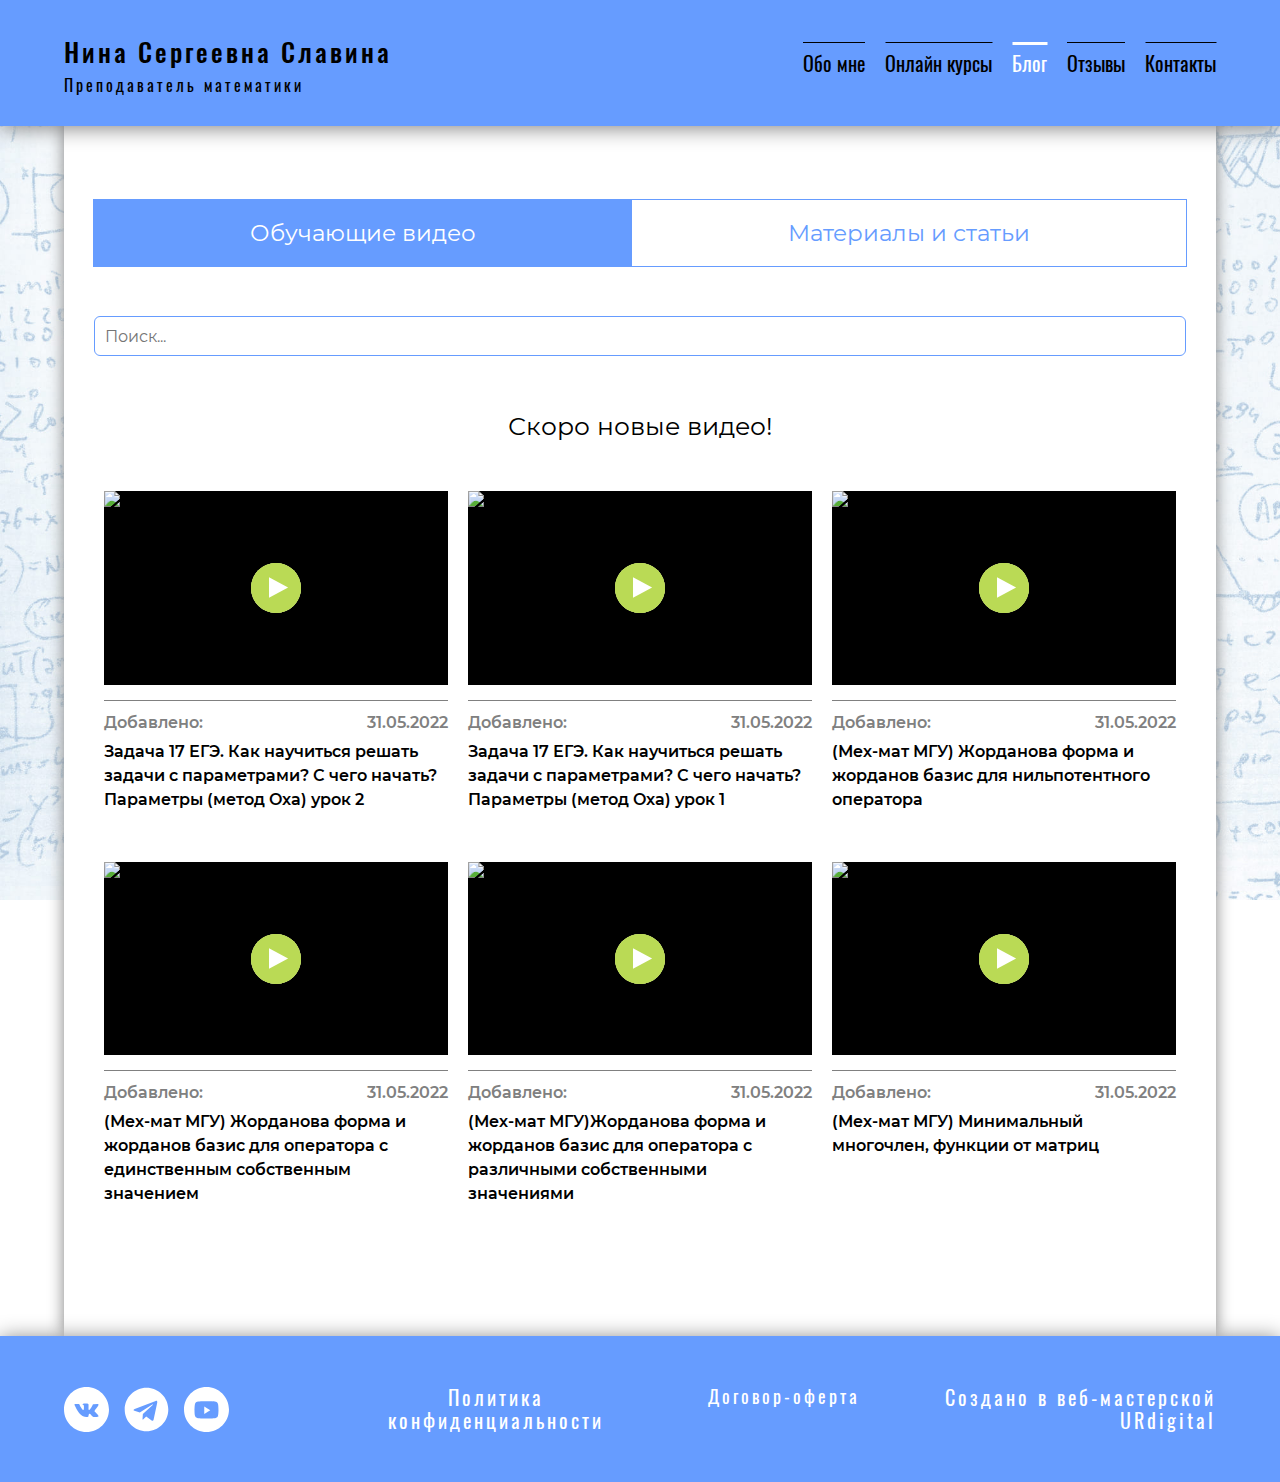
==== blog.html @ c2fedd71 "version 17.07 2" ====
<!DOCTYPE html>
<html>
  <head>
    <meta charset="utf-8" />
    <meta name="viewport" content="width=device-width, initial-scale=1" />
    <title>Nina Slavina</title>
    <link href="css/style.css" rel="stylesheet" />
    <link href="css/swiper.min.css" rel="stylesheet" />
    <link href="css/normalize.css" rel="stylesheet" />
    <link
      rel="icon"
      type="image/png"
      href="img/favicon-32x32.png"
      sizes="32x32"
    />
    <link
      rel="icon"
      type="image/png"
      href="img/favicon-16x16.png"
      sizes="16x16"
    />
  </head>

  <body data-id-page="blog">
    <header id="home-point">
      <nav class="upper-menu">
        <div class="wrap-sec">
          <div class="up-info__upper">
            <div class="upper__inside">
              <a href="#" class="inside__upper-link">
                <h1 class="inside__upper-link-title-mob">
                  Нина Сергеевна Славина
                </h1>
                <p class="inside__upper-link-text">Преподаватель математики</p>
              </a>
            </div>
          </div>
          <div class="upper-menu__list-menu">
            <ul class="logo-wrap-menu">
              <li class="slide-menu">
                <a
                  class="port-item-click menu__item-logo"
                  href="index.html"
                  data-id-nav="about"
                  >Обо мне</a
                >
              </li>
              <li class="slide-menu">
                <a
                  class="port-item-click menu__item-logo"
                  href="shedule.html"
                  data-id-nav="shedule"
                  >Онлайн курсы</a
                >
              </li>
              <li class="slide-menu">
                <a
                  class="how-to-work-click menu__item-logo"
                  href="blog.html"
                  data-id-nav="blog"
                  >Блог</a
                >
              </li>
              <li class="slide-menu">
                <a
                  class="order-click menu__item-logo"
                  href="feedbacks.html"
                  data-id-nav="feedbacks"
                  >Отзывы</a
                >
              </li>
              <li class="slide-menu">
                <a
                  class="order-click menu__item-logo"
                  href="contacts.html"
                  data-id-nav="contacts"
                  >Контакты</a
                >
              </li>
            </ul>
            <div class="list-menu__hamburger-menu">
              <a href="#" class="inside__upper-link-mob">
                <div class="inside__upper-link-title-mob">
                  Нина Сергеевна Славина
                </div>
                <p class="inside__upper-link-text-mob">
                  Преподаватель математики
                </p>
              </a>
              <input id="menu__toggle" type="checkbox" />
              <label id="main-btn" class="menu__btn" for="menu__toggle">
                <div class="bar1"></div>
                <div class="bar2"></div>
                <div class="bar3"></div>
              </label>
              <ul class="menu__box">
                <li>
                  <a href="index.html" class="port-item-click menu__item"
                    >Обо мне</a
                  >
                </li>
                <li>
                  <a href="shedule.html" class="how-to-work-click menu__item"
                    >Онлайн курсы</a
                  >
                </li>
                <li>
                  <a href="blog.html" class="price-click menu__item">Блог</a>
                </li>
                <li>
                  <a href="feedbacks.html" class="order-click menu__item"
                    >Отзывы</a
                  >
                </li>
                <li>
                  <a href="contacts.html" class="order-click menu__item"
                    >Контакты</a
                  >
                </li>
              </ul>
            </div>
          </div>
        </div>
      </nav>
    </header>
    <main>
      <div class="main-info">
        <div class="main-info__items">
          <div class="items__text-photo-wrap">
            <div class="text-photo-wrap__main-blog">
              <div class="blog-items">
                <div class="tabs">
                  <div class="tabs__nav">
                    <button class="tabs__btn tabs__btn_active">
                      Обучающие видео
                    </button>
                    <button class="tabs__btn">Материалы и статьи</button>
                  </div>
                  <div class="tabs__content">
                    <div class="tabs__pane tabs__pane_show">
                      <input
                        type="text"
                        id="search"
                        placeholder="Поиск..."
                        class="search-field"
                      />
                      <p class="soon-new">Скоро новые видео!</p>
                      <div class="blog-items-first-wrapper">
                        <div class="blog-items-inner-wrapper">
                          <div class="video">
                            <a
                              class="video__link"
                              href="https://youtu.be/tC-2yVHydUA"
                            >
                              <picture>
                                <source
                                  srcset="
                                    https://i.ytimg.com/vi_webp/tC-2yVHydUA/hqdefault.webp
                                  "
                                  type="image/webp"
                                />
                                <img
                                  class="video__media"
                                  src="https://i.ytimg.com/vi/tC-2yVHydUA/hqdefault.jpg"
                                  alt="1. Пилот, разборы, ответы и лайвы"
                                />
                              </picture>
                            </a>
                            <button
                              class="video__button"
                              aria-label="Запустить видео"
                            >
                              <svg
                                class="play-icon"
                                version="1.1"
                                id="Capa_1"
                                xmlns="http://www.w3.org/2000/svg"
                                xmlns:xlink="http://www.w3.org/1999/xlink"
                                x="0px"
                                y="0px"
                                viewBox="0 0 490.718 490.718"
                                style="
                                  enable-background: new 0 0 490.718 490.718;
                                "
                                xml:space="preserve"
                              >
                                <g>
                                  <path
                                    d="M245.359,0.359C109.852,0.359,0,110.049,0,245.358s109.852,245,245.359,245s245.359-109.691,245.359-245
                              S380.866,0.359,245.359,0.359z M176.828,341.011V140.824l187.489,100.098L176.828,341.011z"
                                  />
                                  <g></g>
                                  <g></g>
                                  <g></g>
                                  <g></g>
                                  <g></g>
                                  <g></g>
                                  <g></g>
                                  <g></g>
                                  <g></g>
                                  <g></g>
                                  <g></g>
                                  <g></g>
                                  <g></g>
                                  <g></g>
                                  <g></g>
                                </g>
                                <g></g>
                                <g></g>
                                <g></g>
                                <g></g>
                                <g></g>
                                <g></g>
                                <g></g>
                                <g></g>
                                <g></g>
                                <g></g>
                                <g></g>
                                <g></g>
                                <g></g>
                                <g></g>
                                <g></g>
                              </svg>
                            </button>
                          </div>
                          <div class="video-description">
                            <div class="video-description__date">
                              <span class="date-result-added">Добавлено: </span>
                              <span class="date-result-digigts"
                                >31.05.2022</span
                              >
                            </div>
                            <p class="video-description__title">
                              Задача 17 ЕГЭ. Как научиться решать задачи с
                              параметрами? С чего начать? Параметры (метод Oxa)
                              урок 2
                            </p>
                          </div>
                        </div>
                        <div class="blog-items-inner-wrapper">
                          <div class="video">
                            <a
                              class="video__link"
                              href="https://youtu.be/4d0ppxo_XMs"
                            >
                              <picture>
                                <source
                                  srcset="
                                    https://i.ytimg.com/vi_webp/4d0ppxo_XMs/hqdefault.webp
                                  "
                                  type="image/webp"
                                />
                                <img
                                  class="video__media"
                                  src="https://i.ytimg.com/vi/4d0ppxo_XMs/hqdefault.jpg"
                                  alt="1. Пилот, разборы, ответы и лайвы"
                                />
                              </picture>
                            </a>
                            <button
                              class="video__button"
                              aria-label="Запустить видео"
                            >
                              <svg
                                class="play-icon"
                                version="1.1"
                                id="Capa_1"
                                xmlns="http://www.w3.org/2000/svg"
                                xmlns:xlink="http://www.w3.org/1999/xlink"
                                x="0px"
                                y="0px"
                                viewBox="0 0 490.718 490.718"
                                style="
                                  enable-background: new 0 0 490.718 490.718;
                                "
                                xml:space="preserve"
                              >
                                <g>
                                  <path
                                    d="M245.359,0.359C109.852,0.359,0,110.049,0,245.358s109.852,245,245.359,245s245.359-109.691,245.359-245
                              S380.866,0.359,245.359,0.359z M176.828,341.011V140.824l187.489,100.098L176.828,341.011z"
                                  />
                                  <g></g>
                                  <g></g>
                                  <g></g>
                                  <g></g>
                                  <g></g>
                                  <g></g>
                                  <g></g>
                                  <g></g>
                                  <g></g>
                                  <g></g>
                                  <g></g>
                                  <g></g>
                                  <g></g>
                                  <g></g>
                                  <g></g>
                                </g>
                                <g></g>
                                <g></g>
                                <g></g>
                                <g></g>
                                <g></g>
                                <g></g>
                                <g></g>
                                <g></g>
                                <g></g>
                                <g></g>
                                <g></g>
                                <g></g>
                                <g></g>
                                <g></g>
                                <g></g>
                              </svg>
                            </button>
                          </div>
                          <div class="video-description">
                            <div class="video-description__date">
                              <span class="date-result-added">Добавлено: </span>
                              <span class="date-result-digigts"
                                >31.05.2022</span
                              >
                            </div>
                            <p class="video-description__title">
                              Задача 17 ЕГЭ. Как научиться решать задачи с
                              параметрами? С чего начать? Параметры (метод Oxa)
                              урок 1
                            </p>
                          </div>
                        </div>
                        <div class="blog-items-inner-wrapper">
                          <div class="video">
                            <a
                              class="video__link"
                              href="https://youtu.be/-h_tz85Zb5M"
                            >
                              <picture>
                                <source
                                  srcset="
                                    https://i.ytimg.com/vi_webp/-h_tz85Zb5M/hqdefault.webp
                                  "
                                  type="image/webp"
                                />
                                <img
                                  class="video__media"
                                  src="https://i.ytimg.com/vi/-h_tz85Zb5M/hqdefault.jpg"
                                  alt="1. Пилот, разборы, ответы и лайвы"
                                />
                              </picture>
                            </a>
                            <button
                              class="video__button"
                              aria-label="Запустить видео"
                            >
                              <svg
                                class="play-icon"
                                version="1.1"
                                id="Capa_1"
                                xmlns="http://www.w3.org/2000/svg"
                                xmlns:xlink="http://www.w3.org/1999/xlink"
                                x="0px"
                                y="0px"
                                viewBox="0 0 490.718 490.718"
                                style="
                                  enable-background: new 0 0 490.718 490.718;
                                "
                                xml:space="preserve"
                              >
                                <g>
                                  <path
                                    d="M245.359,0.359C109.852,0.359,0,110.049,0,245.358s109.852,245,245.359,245s245.359-109.691,245.359-245
                              S380.866,0.359,245.359,0.359z M176.828,341.011V140.824l187.489,100.098L176.828,341.011z"
                                  />
                                  <g></g>
                                  <g></g>
                                  <g></g>
                                  <g></g>
                                  <g></g>
                                  <g></g>
                                  <g></g>
                                  <g></g>
                                  <g></g>
                                  <g></g>
                                  <g></g>
                                  <g></g>
                                  <g></g>
                                  <g></g>
                                  <g></g>
                                </g>
                                <g></g>
                                <g></g>
                                <g></g>
                                <g></g>
                                <g></g>
                                <g></g>
                                <g></g>
                                <g></g>
                                <g></g>
                                <g></g>
                                <g></g>
                                <g></g>
                                <g></g>
                                <g></g>
                                <g></g>
                              </svg>
                            </button>
                          </div>
                          <div class="video-description">
                            <div class="video-description__date">
                              <span class="date-result-added">Добавлено: </span>
                              <span class="date-result-digigts"
                                >31.05.2022</span
                              >
                            </div>
                            <p class="video-description__title">
                              (Мех-мат МГУ) Жорданова форма и жорданов базис для
                              нильпотентного оператора
                            </p>
                          </div>
                        </div>
                        <div class="blog-items-inner-wrapper">
                          <div class="video">
                            <a
                              class="video__link"
                              href="https://youtu.be/hViBm9bVLLU"
                            >
                              <picture>
                                <source
                                  srcset="
                                    https://i.ytimg.com/vi_webp/hViBm9bVLLU/hqdefault.webp
                                  "
                                  type="image/webp"
                                />
                                <img
                                  class="video__media"
                                  src="https://i.ytimg.com/vi/hViBm9bVLLU/hqdefault.jpg"
                                  alt="1. Пилот, разборы, ответы и лайвы"
                                />
                              </picture>
                            </a>
                            <button
                              class="video__button"
                              aria-label="Запустить видео"
                            >
                              <svg
                                class="play-icon"
                                version="1.1"
                                id="Capa_1"
                                xmlns="http://www.w3.org/2000/svg"
                                xmlns:xlink="http://www.w3.org/1999/xlink"
                                x="0px"
                                y="0px"
                                viewBox="0 0 490.718 490.718"
                                style="
                                  enable-background: new 0 0 490.718 490.718;
                                "
                                xml:space="preserve"
                              >
                                <g>
                                  <path
                                    d="M245.359,0.359C109.852,0.359,0,110.049,0,245.358s109.852,245,245.359,245s245.359-109.691,245.359-245
                              S380.866,0.359,245.359,0.359z M176.828,341.011V140.824l187.489,100.098L176.828,341.011z"
                                  />
                                  <g></g>
                                  <g></g>
                                  <g></g>
                                  <g></g>
                                  <g></g>
                                  <g></g>
                                  <g></g>
                                  <g></g>
                                  <g></g>
                                  <g></g>
                                  <g></g>
                                  <g></g>
                                  <g></g>
                                  <g></g>
                                  <g></g>
                                </g>
                                <g></g>
                                <g></g>
                                <g></g>
                                <g></g>
                                <g></g>
                                <g></g>
                                <g></g>
                                <g></g>
                                <g></g>
                                <g></g>
                                <g></g>
                                <g></g>
                                <g></g>
                                <g></g>
                                <g></g>
                              </svg>
                            </button>
                          </div>
                          <div class="video-description">
                            <div class="video-description__date">
                              <span class="date-result-added">Добавлено: </span>
                              <span class="date-result-digigts"
                                >31.05.2022</span
                              >
                            </div>
                            <p class="video-description__title">
                              (Мех-мат МГУ) Жорданова форма и жорданов базис для
                              оператора с единственным собственным значением
                            </p>
                          </div>
                        </div>
                        <div class="blog-items-inner-wrapper">
                          <div class="video">
                            <a
                              class="video__link"
                              href="https://youtu.be/1SU-UtdFkGQ"
                            >
                              <picture>
                                <source
                                  srcset="
                                    https://i.ytimg.com/vi_webp/1SU-UtdFkGQ/hqdefault.webp
                                  "
                                  type="image/webp"
                                />
                                <img
                                  class="video__media"
                                  src="https://i.ytimg.com/vi/1SU-UtdFkGQ/hqdefault.jpg"
                                  alt="1. Пилот, разборы, ответы и лайвы"
                                />
                              </picture>
                            </a>
                            <button
                              class="video__button"
                              aria-label="Запустить видео"
                            >
                              <svg
                                class="play-icon"
                                version="1.1"
                                id="Capa_1"
                                xmlns="http://www.w3.org/2000/svg"
                                xmlns:xlink="http://www.w3.org/1999/xlink"
                                x="0px"
                                y="0px"
                                viewBox="0 0 490.718 490.718"
                                style="
                                  enable-background: new 0 0 490.718 490.718;
                                "
                                xml:space="preserve"
                              >
                                <g>
                                  <path
                                    d="M245.359,0.359C109.852,0.359,0,110.049,0,245.358s109.852,245,245.359,245s245.359-109.691,245.359-245
                              S380.866,0.359,245.359,0.359z M176.828,341.011V140.824l187.489,100.098L176.828,341.011z"
                                  />
                                  <g></g>
                                  <g></g>
                                  <g></g>
                                  <g></g>
                                  <g></g>
                                  <g></g>
                                  <g></g>
                                  <g></g>
                                  <g></g>
                                  <g></g>
                                  <g></g>
                                  <g></g>
                                  <g></g>
                                  <g></g>
                                  <g></g>
                                </g>
                                <g></g>
                                <g></g>
                                <g></g>
                                <g></g>
                                <g></g>
                                <g></g>
                                <g></g>
                                <g></g>
                                <g></g>
                                <g></g>
                                <g></g>
                                <g></g>
                                <g></g>
                                <g></g>
                                <g></g>
                              </svg>
                            </button>
                          </div>
                          <div class="video-description">
                            <div class="video-description__date">
                              <span class="date-result-added">Добавлено: </span>
                              <span class="date-result-digigts"
                                >31.05.2022</span
                              >
                            </div>
                            <p class="video-description__title">
                              (Мех-мат МГУ)Жорданова форма и жорданов базис для
                              оператора с различными собственными значениями
                            </p>
                          </div>
                        </div>
                        <div class="blog-items-inner-wrapper">
                          <div class="video">
                            <a
                              class="video__link"
                              href="https://youtu.be/c0rNrjMXPEI"
                            >
                              <picture>
                                <source
                                  srcset="
                                    https://i.ytimg.com/vi_webp/c0rNrjMXPEI/hqdefault.webp
                                  "
                                  type="image/webp"
                                />
                                <img
                                  class="video__media"
                                  src="https://i.ytimg.com/vi/c0rNrjMXPEI/hqdefault.jpg"
                                  alt="1. Пилот, разборы, ответы и лайвы"
                                />
                              </picture>
                            </a>
                            <button
                              class="video__button"
                              aria-label="Запустить видео"
                            >
                              <svg
                                class="play-icon"
                                version="1.1"
                                id="Capa_1"
                                xmlns="http://www.w3.org/2000/svg"
                                xmlns:xlink="http://www.w3.org/1999/xlink"
                                x="0px"
                                y="0px"
                                viewBox="0 0 490.718 490.718"
                                style="
                                  enable-background: new 0 0 490.718 490.718;
                                "
                                xml:space="preserve"
                              >
                                <g>
                                  <path
                                    d="M245.359,0.359C109.852,0.359,0,110.049,0,245.358s109.852,245,245.359,245s245.359-109.691,245.359-245
                              S380.866,0.359,245.359,0.359z M176.828,341.011V140.824l187.489,100.098L176.828,341.011z"
                                  />
                                  <g></g>
                                  <g></g>
                                  <g></g>
                                  <g></g>
                                  <g></g>
                                  <g></g>
                                  <g></g>
                                  <g></g>
                                  <g></g>
                                  <g></g>
                                  <g></g>
                                  <g></g>
                                  <g></g>
                                  <g></g>
                                  <g></g>
                                </g>
                                <g></g>
                                <g></g>
                                <g></g>
                                <g></g>
                                <g></g>
                                <g></g>
                                <g></g>
                                <g></g>
                                <g></g>
                                <g></g>
                                <g></g>
                                <g></g>
                                <g></g>
                                <g></g>
                                <g></g>
                              </svg>
                            </button>
                          </div>
                          <div class="video-description">
                            <div class="video-description__date">
                              <span class="date-result-added">Добавлено: </span>
                              <span class="date-result-digigts"
                                >31.05.2022</span
                              >
                            </div>
                            <p class="video-description__title">
                              (Мех-мат МГУ) Минимальный многочлен, функции от
                              матриц
                            </p>
                          </div>
                        </div>
                        <!--<div class="blog-items-inner-wrapper">
                          <div class="video">
                            <a
                              class="video__link"
                              href="https://youtu.be/WFA7-sNcXLI"
                            >
                              <picture>
                                <source
                                  srcset="
                                    https://i.ytimg.com/vi_webp/WFA7-sNcXLI/hqdefault.webp
                                  "
                                  type="image/webp"
                                />
                                <img
                                  class="video__media"
                                  src="https://i.ytimg.com/vi/WFA7-sNcXLI/hqdefault.jpg"
                                  alt="1. Пилот, разборы, ответы и лайвы"
                                />
                              </picture>
                            </a>
                            <button
                              class="video__button"
                              aria-label="Запустить видео"
                            >
                              <svg
                                class="play-icon"
                                version="1.1"
                                id="Capa_1"
                                xmlns="http://www.w3.org/2000/svg"
                                xmlns:xlink="http://www.w3.org/1999/xlink"
                                x="0px"
                                y="0px"
                                viewBox="0 0 490.718 490.718"
                                style="
                                  enable-background: new 0 0 490.718 490.718;
                                "
                                xml:space="preserve"
                              >
                                <g>
                                  <path
                                    d="M245.359,0.359C109.852,0.359,0,110.049,0,245.358s109.852,245,245.359,245s245.359-109.691,245.359-245
                              S380.866,0.359,245.359,0.359z M176.828,341.011V140.824l187.489,100.098L176.828,341.011z"
                                  />
                                  <g></g>
                                  <g></g>
                                  <g></g>
                                  <g></g>
                                  <g></g>
                                  <g></g>
                                  <g></g>
                                  <g></g>
                                  <g></g>
                                  <g></g>
                                  <g></g>
                                  <g></g>
                                  <g></g>
                                  <g></g>
                                  <g></g>
                                </g>
                                <g></g>
                                <g></g>
                                <g></g>
                                <g></g>
                                <g></g>
                                <g></g>
                                <g></g>
                                <g></g>
                                <g></g>
                                <g></g>
                                <g></g>
                                <g></g>
                                <g></g>
                                <g></g>
                                <g></g>
                              </svg>
                            </button>
                          </div>
                          <div class="video-description">
                            <div class="video-description__date">
                              <span class="date-result-added">Добавлено: </span>
                              <span class="date-result-digigts"
                                >31.05.2022</span
                              >
                            </div>
                            <p class="video-description__title">
                              Перестановки с повторения, сочетания с
                              повторениями
                            </p>
                          </div>
                        </div>
                        <div class="blog-items-inner-wrapper">
                          <div class="video">
                            <a
                              class="video__link"
                              href="https://youtu.be/2jkR3Jq_hhU"
                            >
                              <picture>
                                <source
                                  srcset="
                                    https://i.ytimg.com/vi_webp/2jkR3Jq_hhU/hqdefault.webp
                                  "
                                  type="image/webp"
                                />
                                <img
                                  class="video__media"
                                  src="https://i.ytimg.com/vi/2jkR3Jq_hhU/hqdefault.jpg"
                                  alt="1. Пилот, разборы, ответы и лайвы"
                                />
                              </picture>
                            </a>
                            <button
                              class="video__button"
                              aria-label="Запустить видео"
                            >
                              <svg
                                class="play-icon"
                                version="1.1"
                                id="Capa_1"
                                xmlns="http://www.w3.org/2000/svg"
                                xmlns:xlink="http://www.w3.org/1999/xlink"
                                x="0px"
                                y="0px"
                                viewBox="0 0 490.718 490.718"
                                style="
                                  enable-background: new 0 0 490.718 490.718;
                                "
                                xml:space="preserve"
                              >
                                <g>
                                  <path
                                    d="M245.359,0.359C109.852,0.359,0,110.049,0,245.358s109.852,245,245.359,245s245.359-109.691,245.359-245
                              S380.866,0.359,245.359,0.359z M176.828,341.011V140.824l187.489,100.098L176.828,341.011z"
                                  />
                                  <g></g>
                                  <g></g>
                                  <g></g>
                                  <g></g>
                                  <g></g>
                                  <g></g>
                                  <g></g>
                                  <g></g>
                                  <g></g>
                                  <g></g>
                                  <g></g>
                                  <g></g>
                                  <g></g>
                                  <g></g>
                                  <g></g>
                                </g>
                                <g></g>
                                <g></g>
                                <g></g>
                                <g></g>
                                <g></g>
                                <g></g>
                                <g></g>
                                <g></g>
                                <g></g>
                                <g></g>
                                <g></g>
                                <g></g>
                                <g></g>
                                <g></g>
                                <g></g>
                              </svg>
                            </button>
                          </div>
                          <div class="video-description">
                            <div class="video-description__date">
                              <span class="date-result-added">Добавлено: </span>
                              <span class="date-result-digigts"
                                >31.05.2022</span
                              >
                            </div>
                            <p class="video-description__title">
                              Основные понятия комбинаторики: правило умножения,
                              размещения, перестановки, сочетания
                            </p>
                          </div>
                        </div>
                        <div class="blog-items-inner-wrapper">
                          <div class="video">
                            <a
                              class="video__link"
                              href="https://youtu.be/W06mz7AWSs0"
                            >
                              <picture>
                                <source
                                  srcset="
                                    https://i.ytimg.com/vi_webp/W06mz7AWSs0/hqdefault.webp
                                  "
                                  type="image/webp"
                                />
                                <img
                                  class="video__media"
                                  src="https://i.ytimg.com/vi/W06mz7AWSs0/hqdefault.jpg"
                                  alt="1. Пилот, разборы, ответы и лайвы"
                                />
                              </picture>
                            </a>
                            <button
                              class="video__button"
                              aria-label="Запустить видео"
                            >
                              <svg
                                class="play-icon"
                                version="1.1"
                                id="Capa_1"
                                xmlns="http://www.w3.org/2000/svg"
                                xmlns:xlink="http://www.w3.org/1999/xlink"
                                x="0px"
                                y="0px"
                                viewBox="0 0 490.718 490.718"
                                style="
                                  enable-background: new 0 0 490.718 490.718;
                                "
                                xml:space="preserve"
                              >
                                <g>
                                  <path
                                    d="M245.359,0.359C109.852,0.359,0,110.049,0,245.358s109.852,245,245.359,245s245.359-109.691,245.359-245
                              S380.866,0.359,245.359,0.359z M176.828,341.011V140.824l187.489,100.098L176.828,341.011z"
                                  />
                                  <g></g>
                                  <g></g>
                                  <g></g>
                                  <g></g>
                                  <g></g>
                                  <g></g>
                                  <g></g>
                                  <g></g>
                                  <g></g>
                                  <g></g>
                                  <g></g>
                                  <g></g>
                                  <g></g>
                                  <g></g>
                                  <g></g>
                                </g>
                                <g></g>
                                <g></g>
                                <g></g>
                                <g></g>
                                <g></g>
                                <g></g>
                                <g></g>
                                <g></g>
                                <g></g>
                                <g></g>
                                <g></g>
                                <g></g>
                                <g></g>
                                <g></g>
                                <g></g>
                              </svg>
                            </button>
                          </div>
                          <div class="video-description">
                            <div class="video-description__date">
                              <span class="date-result-added">Добавлено: </span>
                              <span class="date-result-digigts"
                                >31.05.2022</span
                              >
                            </div>
                            <p class="video-description__title">
                              Матричные уравнения
                            </p>
                          </div>
                        </div>
                        <div class="blog-items-inner-wrapper">
                          <div class="video">
                            <a
                              class="video__link"
                              href="https://youtu.be/PbmOvhzlx-Y"
                            >
                              <picture>
                                <source
                                  srcset="
                                    https://i.ytimg.com/vi_webp/PbmOvhzlx-Y/hqdefault.webp
                                  "
                                  type="image/webp"
                                />
                                <img
                                  class="video__media"
                                  src="https://i.ytimg.com/vi/PbmOvhzlx-Y/hqdefault.jpg"
                                  alt="1. Пилот, разборы, ответы и лайвы"
                                />
                              </picture>
                            </a>
                            <button
                              class="video__button"
                              aria-label="Запустить видео"
                            >
                              <svg
                                class="play-icon"
                                version="1.1"
                                id="Capa_1"
                                xmlns="http://www.w3.org/2000/svg"
                                xmlns:xlink="http://www.w3.org/1999/xlink"
                                x="0px"
                                y="0px"
                                viewBox="0 0 490.718 490.718"
                                style="
                                  enable-background: new 0 0 490.718 490.718;
                                "
                                xml:space="preserve"
                              >
                                <g>
                                  <path
                                    d="M245.359,0.359C109.852,0.359,0,110.049,0,245.358s109.852,245,245.359,245s245.359-109.691,245.359-245
                              S380.866,0.359,245.359,0.359z M176.828,341.011V140.824l187.489,100.098L176.828,341.011z"
                                  />
                                  <g></g>
                                  <g></g>
                                  <g></g>
                                  <g></g>
                                  <g></g>
                                  <g></g>
                                  <g></g>
                                  <g></g>
                                  <g></g>
                                  <g></g>
                                  <g></g>
                                  <g></g>
                                  <g></g>
                                  <g></g>
                                  <g></g>
                                </g>
                                <g></g>
                                <g></g>
                                <g></g>
                                <g></g>
                                <g></g>
                                <g></g>
                                <g></g>
                                <g></g>
                                <g></g>
                                <g></g>
                                <g></g>
                                <g></g>
                                <g></g>
                                <g></g>
                                <g></g>
                              </svg>
                            </button>
                          </div>
                          <div class="video-description">
                            <div class="video-description__date">
                              <span class="date-result-added">Добавлено: </span>
                              <span class="date-result-digigts"
                                >31.05.2022</span
                              >
                            </div>
                            <p class="video-description__title">
                              Определитель матрицы
                            </p>
                          </div>
                        </div>
                        <div class="blog-items-inner-wrapper">
                          <div class="video">
                            <a
                              class="video__link"
                              href="https://youtu.be/fpgfpkUgwOA"
                            >
                              <picture>
                                <source
                                  srcset="
                                    https://i.ytimg.com/vi_webp/fpgfpkUgwOA/hqdefault.webp
                                  "
                                  type="image/webp"
                                />
                                <img
                                  class="video__media"
                                  src="https://i.ytimg.com/vi/fpgfpkUgwOA/hqdefault.jpg"
                                  alt="1. Пилот, разборы, ответы и лайвы"
                                />
                              </picture>
                            </a>
                            <button
                              class="video__button"
                              aria-label="Запустить видео"
                            >
                              <svg
                                class="play-icon"
                                version="1.1"
                                id="Capa_1"
                                xmlns="http://www.w3.org/2000/svg"
                                xmlns:xlink="http://www.w3.org/1999/xlink"
                                x="0px"
                                y="0px"
                                viewBox="0 0 490.718 490.718"
                                style="
                                  enable-background: new 0 0 490.718 490.718;
                                "
                                xml:space="preserve"
                              >
                                <g>
                                  <path
                                    d="M245.359,0.359C109.852,0.359,0,110.049,0,245.358s109.852,245,245.359,245s245.359-109.691,245.359-245
                              S380.866,0.359,245.359,0.359z M176.828,341.011V140.824l187.489,100.098L176.828,341.011z"
                                  />
                                  <g></g>
                                  <g></g>
                                  <g></g>
                                  <g></g>
                                  <g></g>
                                  <g></g>
                                  <g></g>
                                  <g></g>
                                  <g></g>
                                  <g></g>
                                  <g></g>
                                  <g></g>
                                  <g></g>
                                  <g></g>
                                  <g></g>
                                </g>
                                <g></g>
                                <g></g>
                                <g></g>
                                <g></g>
                                <g></g>
                                <g></g>
                                <g></g>
                                <g></g>
                                <g></g>
                                <g></g>
                                <g></g>
                                <g></g>
                                <g></g>
                                <g></g>
                                <g></g>
                              </svg>
                            </button>
                          </div>
                          <div class="video-description">
                            <div class="video-description__date">
                              <span class="date-result-added">Добавлено: </span>
                              <span class="date-result-digigts"
                                >31.05.2022</span
                              >
                            </div>
                            <p class="video-description__title">
                              Проекция вектора на подпространство
                            </p>
                          </div>
                        </div>
                        <div class="blog-items-inner-wrapper">
                          <div class="video">
                            <a
                              class="video__link"
                              href="https://youtu.be/xcWB5-GO5vo"
                            >
                              <picture>
                                <source
                                  srcset="
                                    https://i.ytimg.com/vi_webp/xcWB5-GO5vo/hqdefault.webp
                                  "
                                  type="image/webp"
                                />
                                <img
                                  class="video__media"
                                  src="https://i.ytimg.com/vi/xcWB5-GO5vo/hqdefault.jpg"
                                  alt="1. Пилот, разборы, ответы и лайвы"
                                />
                              </picture>
                            </a>
                            <button
                              class="video__button"
                              aria-label="Запустить видео"
                            >
                              <svg
                                class="play-icon"
                                version="1.1"
                                id="Capa_1"
                                xmlns="http://www.w3.org/2000/svg"
                                xmlns:xlink="http://www.w3.org/1999/xlink"
                                x="0px"
                                y="0px"
                                viewBox="0 0 490.718 490.718"
                                style="
                                  enable-background: new 0 0 490.718 490.718;
                                "
                                xml:space="preserve"
                              >
                                <g>
                                  <path
                                    d="M245.359,0.359C109.852,0.359,0,110.049,0,245.358s109.852,245,245.359,245s245.359-109.691,245.359-245
                              S380.866,0.359,245.359,0.359z M176.828,341.011V140.824l187.489,100.098L176.828,341.011z"
                                  />
                                  <g></g>
                                  <g></g>
                                  <g></g>
                                  <g></g>
                                  <g></g>
                                  <g></g>
                                  <g></g>
                                  <g></g>
                                  <g></g>
                                  <g></g>
                                  <g></g>
                                  <g></g>
                                  <g></g>
                                  <g></g>
                                  <g></g>
                                </g>
                                <g></g>
                                <g></g>
                                <g></g>
                                <g></g>
                                <g></g>
                                <g></g>
                                <g></g>
                                <g></g>
                                <g></g>
                                <g></g>
                                <g></g>
                                <g></g>
                                <g></g>
                                <g></g>
                                <g></g>
                              </svg>
                            </button>
                          </div>
                          <div class="video-description">
                            <div class="video-description__date">
                              <span class="date-result-added">Добавлено: </span>
                              <span class="date-result-digigts"
                                >31.05.2022</span
                              >
                            </div>
                            <p class="video-description__title">
                              Линейные пространства и линейные подпространства.
                            </p>
                          </div>
                        </div> -->
                      </div>
                      <button class="show-more">Показать ещё</button>
                    </div>
                    <div class="tabs__pane">
                      <div class="filter-search-wrapper">
                        <select
                          class="filter-field-articles"
                          name="category"
                          id="filter"
                        >
                          <option selected="selected" value="">Все</option>
                          <option value="7 класс">7 класс</option>
                          <option value="8 класс">8 класс</option>
                          <option value="9 класс">9 класс</option>
                          <option value="10 класс">10 класс</option>
                          <option value="11 класс">11 класс</option>
                          <option value="Высшая математика">
                            Высшая математика
                          </option>
                        </select>
                        <input
                          type="text"
                          id="search-articles"
                          placeholder="Поиск..."
                          class="search-field-articles"
                        />
                      </div>
                      <!-- <div class="articall-all">
                        <div class="article-wrapper">
                          <a href="news1.html" class="article-text">
                            <h2 class="article-title">
                              Выяснилось, для кого подготовили бесплатные места
                              в вузах России
                            </h2>
                            <div class="article-description">
                              <img
                                width="500"
                                height="500"
                                src="./img/mgu.jpg"
                                class="article-image"
                                alt="article-image"
                              />
                              <p class="article-description-apart-paragraph">
                                До начала приемной кампании в вузы осталось чуть
                                больше недели. Правительство сообщает, что для
                                абитуриентов в 2022 году создано 588 044
                                бюджетных места. Это более чем на 11 000 больше,
                                чем годом ранее. Большая часть «бюджета» в этом
                                году придется на инженерные, педагогические,
                                медицинские и социологические специальности. А
                                не на IT, как было сказано ранее. При этом две
                                трети бесплатных мест достаются региональным
                                вузам.
                              </p>
                              <p class="article-description-apart-paragraph">
                                С заявлением по поводу приемной кампании
                                выступил вице-премьер Дмитрий Чернышенко. По его
                                словам, 64% всех выпускников школ смогут
                                поступить на бюджетные места. «При этом 73% из
                                них по поручению президента отданы региональным
                                вузам», — уточнил Чернышенко. Больше всего мест
                                выделено на «инженерные, образовательные,
                                социальные и медицинские специальности», что
                                «обеспечит скорейшее импортозамещение» в стране.
                                Вице-премьер также сообщил, что до 19,7 тыс.
                                казенные места (резидентуры) разделят самый
                                высокий уровень медицинского образования, что на
                                13,6% больше, чем в предыдущем году. Количество
                                бесплатных мест для обучения в магистратуре
                                увеличится до 17,5 тысяч.
                              </p>
                              <p class="article-description-apart-paragraph">
                                Приемная кампания 2022 года начинается 20 июня,
                                подавать заявки можно с этой даты. Как известно,
                                с прошлого года, когда изменились правила, можно
                                принимать участие в олимпиадах в пяти вузах
                                одновременно по 2-10 специальностям (сколько из
                                них решает вуз). Эксперты считают, что чем шире
                                охват, тем выше шансы на поступление. Так что не
                                ленитесь дальше закидывать сеть подачей
                                документов. Сам прием происходит «одной волной»,
                                т.е. однократной подачи абитуриентом заявления о
                                приеме в вуз. При этом сами колледжи пообещали
                                устранить технические неполадки, если не все
                                площадки справятся с нагрузкой. К сожалению, в
                                2022 году второго шанса дать одобрение уже не
                                будет. Пусть даже не раньше сентября, когда
                                некоторые университеты объявят дополнительный
                                набор.
                              </p>
                              <p class="article-description-apart-paragraph">
                                Также есть новости о льготниках. Лучшие
                                бомбардиры больше не будут бороться за
                                престижные места на Олимпийских играх, поскольку
                                для последних организован отдельный конкурс
                                предпочтений. С уменьшением количества
                                специальностей, на которые могут претендовать
                                «слишком умные» кандидаты. Что касается беженцев
                                с территории ЛДНР и Украины, а также детей
                                ветеранов Северного военного округа, то
                                официальной информации о льготах для них нет.
                                Что кажется странным - за 10 дней до начала
                                приемной кампании.
                              </p>
                              <p class="article-description-apart-paragraph">
                                «Пока мы можем только сказать, что беженцы
                                относятся к общей категории, а не к льготным», —
                                по секрету сообщил «МК» приемной комиссии одного
                                из московских вузов. - Официально требования к
                                этой категории абитуриентов таковы: они должны
                                были закончить обучение в 2022 году либо в ДРЛ,
                                ЛНР, либо в Украине, но были вынуждены оставить
                                учебу. Или уже учились в вузе в ДРЛ, ЛНР на
                                Украине, но были вынуждены бросить учебу. Или
                                планировали поступать в вуз ДРЛ, ЛНР в Украине в
                                этом году, но упустили этот шанс. Да, они будут
                                сдавать вступительные экзамены вместе со всеми.
                                До сих пор никаких дополнительных нормативных
                                предписаний от ведомств не поступало.
                              </p>
                              <p class="article-description-apart-paragraph">
                                Однако неофициально в вузах говорят, что им
                                приказано «брать всех», если это возможно. Из
                                общего бюджета вузы должны выделять 10% мест
                                детям из Донбасса и Украины, отдавая приоритет
                                кандидатам, чьи родители принимали участие в
                                СВО. Дети погибших во время спецоперации
                                зачисляются без экзаменов.
                              </p>
                              <p class="article-description-apart-paragraph">
                                «Мне кажется, такие льготы вряд ли сильно
                                повлияют на КЦП (контрольные цифры при
                                поступлении — ред.), — говорит Юлия Аксенова,
                                эксперт по ЕГЭ и поступлению в вузы. - На фоне
                                более полумиллиона мест сотни детей из Донбасса
                                и, возможно, десятки детей из участников СВО не
                                будут иметь значения. Не все поедут в Москву и
                                Петербург в лучшие вузы. А даже если и будут, то
                                заведомо слабых и совершенно неподготовленных
                                студентов не примут, вузы имеют свои полномочия.
                                В основном в лучших вузах страны. Есть
                                внутренние экзамены, там все видно.
                              </p>
                              <p class="article-description-apart-paragraph">
                                Я вообще считаю очень правильным помочь этим
                                ребятам сейчас, дать им возможность получить
                                образование. Но даже тем ребятам из РФ, которые
                                вкалывали на высокий балл ЕГЭ, бояться нечего. И
                                что вам нужно сейчас, так это сосредоточиться и
                                оценить свои шансы вовремя для регистрации. И
                                перечитайте правила десять раз, особенно даты.
                                Только по результатам экзамена документы
                                принимаются до 25 июля. В вузы с ДВИ
                                (дополнительные внутренние испытания. — Авт.)
                                прием заканчивается досрочно, с 7 по 20 июля.
                                Списки опубликованы 27 июля. Это увлекательно,
                                ведь всего за один день нужно принять решение о
                                поступлении и дать согласие. Лучше, на мой
                                взгляд, не тянуть до вечера, решать днем. И не
                                забудьте лично передать оригинал диплома в
                                выбранный вами вуз.
                              </p>
                            </div>
                          </a>
                        </div>
                        <div class="article-wrapper">
                          <a href="news2.html" class="article-text">
                            <h2 class="article-title">
                              ЕГЭ сохранится при переходе на национальную
                              систему образования
                            </h2>
                            <div class="article-description">
                              <img
                                width="500"
                                height="500"
                                src="./img/national-obrazovanie.jpg"
                                class="article-image"
                                alt="article-image"
                              />
                              <p class="article-description-apart-paragraph">
                                Единый государственный экзамен будет сохранен
                                при переходе на национальную систему
                                образования, заявил РИА Новости глава
                                Рособрнадзора Анзор Музаев.
                              </p>
                              <p class="article-description-apart-paragraph">
                                Чиновник отметил, что ЕГЭ выявляет определенный
                                уровень качества школьного образования и
                                является механизмом объективной проверки
                                достижения этого уровня. «Напряженность
                                участников ЕГЭ, как и абсолютно любого другого
                                ЕГЭ, связана с тем, что студенты неправильно
                                понимают те или иные предметы, недостаточно
                                осваивают методы решения тех или иных задач. То
                                же самое там испытали абитуриенты 40- 50 лет
                                назад». — добавил глава Рособрнадзора.
                              </p>
                              <p class="article-description-apart-paragraph">
                                Ранее Минобрнауки России назвало болонскую
                                систему образования «устаревшим этапом». Более
                                того, российские вузы больше не участвуют в
                                Болонском процессе. Болонская система
                                предусматривает двухуровневый подход к
                                образованию: первый цикл и второй цикл.
                                Российский вариант, помимо этих двух уровней,
                                предполагает подготовку специалистов со
                                стандартным сроком обучения от пяти до шести
                                лет. Россия присоединилась к этому процессу 19
                                сентября 2003 года.
                              </p>
                            </div>
                          </a>
                        </div>
                        <div class="article-wrapper">
                          <a href="news3.html" class="article-text">
                            <h2 class="article-title">
                              Ректор СТАНКИН Владимир Серебренный заявил о
                              необходимости увеличить стипендии студентам
                            </h2>
                            <div class="article-description">
                              <img
                                width="500"
                                height="500"
                                src="./img/stankin.jpeg"
                                class="article-image"
                                alt="article-image"
                              />
                              <p class="article-description-apart-paragraph">
                                В условиях экономических санкций промышленный
                                сектор нуждается в высококвалифицированных
                                профильных специалистах. О том, какие
                                направления подготовки будут популярны в этом
                                году и почему предпочтительнее введение
                                специалиста технических специальностей, в
                                интервью РИА Новости рассказал ректор МГТУ
                                «СТАНКИН» Владимир Серебренный. Беседовала
                                Вероника Черногорова.
                              </p>
                              <p class="article-description-apart-paragraph">
                                - Сегодня существует проблема выезда
                                ИТ-специалистов за границу, как вы считаете,
                                решаема ли она? Нужны ли программы для удержания
                                молодых специалистов и достаточно ли их?
                              </p>
                              <p class="article-description-apart-paragraph">
                                - Правительство подготовило ряд мер, которые
                                направлены именно на стабилизацию этой ситуации,
                                среди которых связаны различные льготы для тех,
                                кто работает в ИТ-сфере. Сюда входит
                                освобождение компаний от уплаты налога на
                                прибыль на три года и выдача кредитов на проекты
                                со ставкой не выше 3% годовых и льготная ипотека
                                для сотрудников ИТ-компаний, кроме того,
                                специалисты до 27 лет получают отсрочку от
                                призыва на все рабочее время.
                              </p>
                              <p class="article-description-apart-paragraph">
                                – Много ли иностранных студентов сейчас
                                обучается в вузе? Из каких они стран, и сколько
                                в этом году ожидается абитуриентов?
                              </p>
                              <p class="article-description-apart-paragraph">
                                – СТАНКИН – традиционно многонациональный вуз. У
                                нас обучаются представители почти всех стран
                                ближнего зарубежья: Прибалтика, Центральная
                                Азия, Кавказ. Много студентов из дальнего
                                зарубежья, в основном это Латинская Америка,
                                Ближний Восток, страны Юго-Восточной Азии,
                                Северная и Центральная Африка. Всего 72 страны.
                                И даже с учетом событий, которые происходят
                                сегодня, мы не собираемся снижать активность в
                                области международного сотрудничества, хотя
                                страны западной Европы очень активно и жестко
                                разрывают наработанные годами партнерские связи.
                                Это их инициатива. Несмотря на то, что наука не
                                должна быть связана с политикой, мы вынуждены на
                                это обращать свое внимание.
                              </p>
                              <p class="article-description-apart-paragraph">
                                – После введения санкций, сотрудничество с
                                западными партнерами значительно сократилось или
                                не отразилось существенно на деятельности вуза?
                                Какие программы с иностранными государствами
                                закрылись? В каком направлении вы планируете их
                                замещать?
                              </p>
                              <p class="article-description-apart-paragraph">
                                – Таких программ, действительно, несколько.
                                Некоторые закрылись исключительно в
                                одностороннем порядке, с мотивацией, что страна
                                участвует в военной операции. Известный в
                                научном мире институт Фраунгофера в
                                одностороннем порядке разорвал взаимоотношения с
                                нами. Можно ли чем-то заменить? Уверен, можно,
                                потому что все живет и развивается. Вопрос
                                только в том, какие это вызовет потери.
                                Традиционно страны западной Европы и Америки
                                находились на передовой научных разработок,
                                например, связанных с электронным
                                машиностроением. Здесь, действительно, эти
                                разрывы будут в какой-то мере болезненными,
                                потому что, например, голландская компания,
                                которая поставляет литографы для печати
                                микрочипов, является сегодня монополистом на
                                этом рынке. И, наверное, что-то потеряется, но
                                это не будет критично. Мы шаг назад сделаем, но
                                это не приведет к тотальному отставанию в
                                технологическом плане. В машиностроении
                                критических потерь мы не наблюдаем.
                                Странами-партнерами остаются Китай, Турция,
                                Индия, страны Южной Америки, которые фактически
                                не изменили свое отношение к России.
                              </p>
                            </div>
                          </a>
                        </div>
                        <div class="article-wrapper">
                          <a href="news4.html" class="article-text">
                            <h2 class="article-title">
                              Отмена ЕГЭ была названа возможной после отказа
                              России от болонской системы
                            </h2>
                            <div class="article-description">
                              <img
                                width="500"
                                height="500"
                                src="./img/exam.jpg"
                                class="article-image"
                                alt="article-image"
                              />
                              <p class="article-description-apart-paragraph">
                                Политолог Шульман и декан СПбПУ Рудской
                                допустили отмену ЕГЭ в ближайшее время.
                              </p>
                              <p class="article-description-apart-paragraph">
                                После отказа России от болонской системы
                                образования в стране могут отменить ЕГЭ.
                                Возможность этого в разговоре с «Лентой.ру»
                                допустили политолог Екатерина Шульман (включена
                                Минюстом в реестр иностранных агентов) и декан
                                СПбГПУ Андрей Рудской.
                              </p>
                              <p class="article-description-apart-paragraph">
                                По словам Шульмана, дискуссия об отмене ЕГЭ в
                                России никогда не прекращалась. «Если мы сейчас
                                считаем этот экзамен западным влиянием, то,
                                конечно, его можно и отменить одновременно. Но,
                                думаю, будет сложнее, так как ЕГЭ — это
                                инструмент образовательной и социальной
                                мобильности внутри страны, дающий возможность
                                студентам из регионов поступать в престижные
                                вузы в столицах России», — сказала она.
                              </p>
                              <p class="article-description-apart-paragraph">
                                Ректор Санкт-Петербургского политехникума
                                Рудской также назвал возможным отказ от единого
                                государственного экзамена в России. «Выход из
                                Болонской системы, скорее всего, может привести
                                и к отмене единого государственного экзамена», —
                                сказал он.
                              </p>
                              <p class="article-description-apart-paragraph">
                                В то же время Рудской высказывался скорее против
                                болонской системы: «Мы хорошо усвоили болонскую
                                систему образования и то, что в ней было и есть
                                положительное. И мы должны навязать это
                                образовательному процессу. Но я сторонник
                                специальности инженеров. Я понимаю, кто такой
                                бакалавр или магистр в области физики,
                                математики, философии. Но я не могу понять, что
                                такое бакалавр машиностроения, металлургии. Это
                                даже не звучит по-русски.
                              </p>
                              <p class="article-description-apart-paragraph">
                                Ранее стало известно, что Госдума начала работу
                                над выходом России из болонской системы
                                образования. «Началась деколонизация нашего
                                образования. Следующий шаг — изменение или
                                отмена ЕГЭ и дебюрократизация системы
                                образования в целом», — заявил вице-спикер
                                нижней палаты парламента Петр Толстой.
                              </p>
                              <p class="article-description-apart-paragraph">
                                Российская Федерация присоединилась к Болонскому
                                образовательному механизму в 2003 году. Основу
                                его работы составляет двухуровневая система
                                образования — магистратура и бакалавриат. Также,
                                российская система образования готовит кадры по
                                уровню специалитета с нормативным сроком
                                освоения образовательных программ в течение
                                пяти-шести лет.
                              </p>
                            </div>
                          </a>
                        </div>
                      </div> -->
                      <button class="show-more-articles">Показать ещё</button>
                    </div>
                  </div>
                </div>
              </div>
            </div>
          </div>
        </div>
      </div>
    </main>
    <footer>
      <div class="low-info">
        <div class="low-info__lowest">
          <div class="inside__links cont-left">
            <div class="social-wrap-message">
              <div class="tel-soc-wrap">
                <a
                  href="https://vk.com/id2160895"
                  class="inside__lowest-link whatsapp"
                ></a>
                <a
                  href="tg://resolve?domain=ninaslavina"
                  class="inside__lowest-link telegram"
                ></a>
                <a
                  href="https://www.youtube.com/channel/UCtljxRy92SbRHNs7DqCZVHQ"
                  class="inside__lowest-link vk"
                ></a>
              </div>
            </div>
          </div>
          <div class="lowest__inside conf-right">
            <button class="privacy-button">Политика конфиденциальности</button>
          </div>
          <div class="lowest__inside">
            <button class="contract-button">Договор-оферта</button>
          </div>
          <div class="inside__links links-center">
            <a href="https://www.urdigital.ru" class="email-cast"
              >Создано в веб-мастерской URdigital</a
            >
          </div>
        </div>
      </div>
    </footer>
    <div class="popup-privacy">
      <button class="privacy-close"></button>
      <div class="privacy-inner">
        <h3 class="main-privacy-title">Политика конфиденциальности</h3>
        <p class="privacy-list-title-item">
          Соглашаясь с Условиями работы сайта (далее – Условия) и оставляя свои
          данные на сайте ninaslavina.ru (далее – Сайт), путем заполнения полей
          заявки Пользователь:
        </p>
        <ul class="privacy-list">
          <li class="privacy-list-item">
            Подтверждает, что указанные им данные принадлежат лично ему;
          </li>
          <li class="privacy-list-item">
            Признает и подтверждает, что он внимательно и в полном объеме
            ознакомился с настоящими Условиями;
          </li>
          <li class="privacy-list-item">
            Признает и подтверждает, что все положения настоящего Условий ему
            понятны;
          </li>
          <li class="privacy-list-item">
            Дает согласие на обработку Сайтом предоставляемых данных в целях для
            идентификации Пользователя, как клиента и связи с Пользователем для
            оказания услуг;
          </li>
          <li class="privacy-list-item">
            Выражает согласие с данными Условиями без каких-либо оговорок и
            ограничений.
          </li>
        </ul>
        <p class="privacy-list-title-item">
          Настоящее Условия применяются в отношении обработки следующих данных:
        </p>
        <ul class="privacy-list">
          <li class="privacy-list-item">Номера телефонов;</li>
          <li class="privacy-list-item">Адресах электронной почты.</li>
          <li class="privacy-list-item">IP-адрес</li>
        </ul>
        <p class="privacy-list-title-item">
          Пользователь, предоставляет Сайту ninaslavina.ru право осуществлять
          следующие действия (операции) с пользовательскими данными:
        </p>
        <ul class="privacy-list">
          <li class="privacy-list-item">Сбор и накопление;</li>
          <li class="privacy-list-item">Уточнение (обновление, изменение);</li>
          <li class="privacy-list-item">
            Использование в целях связи с Пользователем для указания услуг;
          </li>
          <li class="privacy-list-item">Уничтожение.</li>
        </ul>
        <p>
          Данные, собираемые на сайте, используются только для исполнения
          конкретного договора.
        </p>
        <p>
          Отзыв согласия с Условиями работы сайта может быть осуществлен путем
          направления Пользователем соответствующего распоряжения в простой
          письменной форме на адрес электронной почты: welcome@ninaslavina.ru
        </p>
        <p>
          Сайт не несет ответственности за использование (как правомерное, так и
          неправомерное) третьими лицами информации, размещенной Пользователем
          на Сайте, включая её воспроизведение и распространение, осуществленные
          всеми возможными способами.
        </p>
      </div>
    </div>
    <div class="popup-contract">
      <button class="contract-close"></button>
      <div class="privacy-inner">
        <h3 class="main-privacy-title">
          Договор-оферта об оказании образовательных и иных услуг в
          онлайн-формате
        </h3>
        <p class="privacy-list-title-item">
          Самозанятый гражданин Славина Нина Сергеевна (ИНН 615107529920),
          именуемая в дальнейшем «Исполнитель», предлагает заинтересованному
          лицу, именуемому в дальнейшем «Заказчик», а вместе именуемые
          «Стороны», заключить оферту об оказании образовательных услуг в
          онлайн-формате.
        </p>
        <p class="privacy-list-title-item">
          ТЕРМИНЫ И ОПРЕДЕЛЕНИЯ, ИСПОЛЬЗУЕМЫЕ В НАСТОЯЩЕМ ДОГОВОРЕ- ОФЕРТЕ:
        </p>
        <ul class="privacy-list">
          <li class="privacy-list-item contract-item">
            Образовательные услуги (далее – «Услуги») – онлайн-услуга в виде
            прямого эфира, вебинара, курса, семинара, лекции, мастер-класса,
            марафона, интенсива, организованная в режиме прямой трансляции в
            сети Интернет или предоставляемая Заказчику в записи. Услуги могут
            быть также в качестве консультаций/ трансляций/ обучения/
            тестирования в мессенджерах, или предоставляться в форме
            методических материалов, пособий, книг, гайдов, чек-листов,
            аудиозаписей.
          </li>
          <li class="privacy-list-item contract-item">
            Электронный адрес/электронная почта Заказчика – электронный адрес,
            указанный Заказчиком в Анкете Участника.
          </li>
          <li class="privacy-list-item contract-item">
            Заказчик – физическое или юридическое лицо, получающее платные
            услуги в виде получения доступа к Услугам на условиях настоящего
            договора оферты. Заказчиком может быть только лицо, принимающее
            условия настоящей оферты, имеющее свой собственный адрес электронной
            почты или номер мобильного телефона, доступ к которым находится в
            его распоряжении.
          </li>
          <li class="privacy-list-item contract-item">
            Курс/онлайн-курс/программа – информационная услуга или
            информационный продукт, предоставляемый Исполнителем на возмездной
            основе, и предоставляемая Заказчику на условиях индивидуального
            ограниченного доступа. Курс состоит из двенадцати модулей и длится 1
            (один) год.
          </li>
          <li class="privacy-list-item contract-item">
            Модуль - самостоятельная часть Курса, равная 1 (одному) календарному
            месяцу.
          </li>
          <li class="privacy-list-item contract-item">
            Занятие - самостоятельная часть Модуля (онлайн-трансляция).
          </li>
          <li class="privacy-list-item contract-item">
            Акцепт – полное и безоговорочное принятие настоящей оферты
            Заказчиком в порядке, предусмотренном пунктом 1.2 настоящего
            Договора-оферты, означающее заключение Договора.
          </li>
          <li class="privacy-list-item contract-item">
            Сайт - совокупность данных, доступных для просмотра в сети Интернет
            по адресу www.ninaslavina.ru.
          </li>
        </ul>
        <p class="privacy-list-title-item">
          1. ОБЩИЕ ПОЛОЖЕНИЯ И ПРАВОВОЕ ОСНОВАНИЕ ДОГОВОРА-ОФЕРТЫ
        </p>
        <ul class="privacy-list">
          <li class="privacy-list-item contract-item">
            1.1. Договор-оферта является официальным предложением Исполнителя
            (офертой) к заключению договора на предоставление платного доступа к
            Услугам и публикуется в глобальной компьютерной сети Интернет на
            веб-сайте Исполнителя: www.ninaslavina.ru.
          </li>
          <li class="privacy-list-item contract-item">
            1.2. Акцептом настоящего Договора-оферты считается последовательное
            осуществление Заказчиком следующих действий: <br />1.2.1. заполнение
            на Сайте (ссылка на сайт) анкеты; <br />1.2.2. осуществление оплаты
            Услуг в порядке, предусмотренном п. 3.1 Договора-оферты . Оказание
            услуг по каждому Модулю осуществляется путем заключения нового
            Договора-оферты (Заказчик акцептует Оферту на каждый конкретный
            Модуль).
          </li>
          <li class="privacy-list-item contract-item">
            1.3. В соответствии с п.3 ст.438 ГК РФ акцепт настоящей оферты
            равносилен заключению Договора на условиях, изложенных в ней.
          </li>
          <li class="privacy-list-item contract-item">
            1.4. Осуществляя акцепт Договора-оферты в порядке, определенном
            пунктом 1.3 Договора-оферты, Заказчик гарантирует, что ознакомлен,
            соглашается, полностью и безоговорочно принимает все условия
            Договора-оферты в том виде, в каком они изложены в тексте
            Договора-оферты.
          </li>
          <li class="privacy-list-item contract-item">
            1.5. Исполнитель вправе в любое время вносить изменения в условия
            Договора-оферты.
          </li>
          <li class="privacy-list-item contract-item">
            1.6. Изменения в условия Договора-оферты начинают свое действие с
            момента опубликования их на Сайте.
          </li>
          <li class="privacy-list-item contract-item">
            1.7. Договор-оферта не может быть отозван.
          </li>
          <li class="privacy-list-item contract-item">
            1.8. Договор–оферта не требует скрепления печатями и/или подписания
            Заказчиком и Исполнителем, сохраняя при этом полную юридическую
            силу.
          </li>
          <li class="privacy-list-item contract-item">
            1.9. Осуществляя акцепт настоящей оферты, Заказчик подтверждает, что
            имеет доступ к сети Интернет и имеет возможность обучаться в
            онлайн-формате, в том числе имеет возможность получать Услуги
            онлайн.
          </li>
          <li class="privacy-list-item contract-item">
            1.10. Заказчик обязуется внимательно прочитать текст данной оферты
            и, если он не согласен с каким-либо пунктом, то Исполнитель
            предлагает отказаться от каких-либо действий, необходимых для
            акцепта или заключить персональный договор на отдельно обсуждаемых с
            Исполнителем условиях.
          </li>
        </ul>
        <p class="privacy-list-title-item">2. Предмет Договора</p>
        <ul class="privacy-list">
          <li class="privacy-list-item contract-item">
            2.1. Предметом настоящей Оферты является возмездное предоставление
            Заказчику Услуг по выбранной Заказчиком цене и на выбранную
            Заказчиком тему, которые Заказчик обязуется принять и оплатить в
            порядке, предусмотренном настоящим Договором.
          </li>
        </ul>
        <p class="privacy-list-title-item">
          3. Условия и порядок предоставления Услуг
        </p>
        <ul class="privacy-list">
          <li class="privacy-list-item contract-item">
            3.1. Оплата Услуг по выбранному Заказчиком Курсу производится
            ежемесячно после первого Занятия каждого Модуля
          </li>
          <li class="privacy-list-item contract-item">
            3.2. В случае, если в установленное условиями предоставления Услуги
            время Заказчик не может приступить к занятиям/подключиться к
            онлайн-трансляции, Заказчику необходимо уведомить об этом
            Исполнителя не позднее чем за 72 часа до начала предоставления
            Услуги. В этому случае Исполнитель рассматривает возможности
            переноса времени предоставления Услуги Заказчику. При несоблюдении
            Заказчиком сроков уведомления, Услуга считается оказанной и не
            переносится на другое время.
          </li>
          <li class="privacy-list-item contract-item">
            3.3. Оплата услуг Исполнителя осуществляется путем оплаты на
            банковскую карту Исполнителя. Номер карты указан в пункте 9
            настоящего Договора.
          </li>
          <li class="privacy-list-item contract-item">
            3.3.1. В случае совершения платежа с помощью банковской карты,
            Заказчику рекомендуется использовать банковскую карту, выпущенную на
            имя Заказчика. В случае осуществления возврата оплаченных денежных
            средств, возврат производится по тем же реквизитам, по которым был
            получен платеж, и на основании личного заявления лица, на чье имя
            была выпущена банковская карта в соответствии с условиями п. 5.4.
            настоящего Договора.
          </li>
          <li class="privacy-list-item contract-item">
            3.3.2. В случае неоплаты стоимости Услуг в установленные сроки, при
            несвоевременном предоставлении данных для оформления заявки либо при
            указании недостоверных данных при оформлении заявки настоящий
            Договор не считается заключенным.
          </li>
          <li class="privacy-list-item contract-item">
            3.4. Настоящий Договор является актом об оказании услуги. Услуги
            считаются оказанными с момента получения доступа к материалам
            Услуги.
          </li>
          <li class="privacy-list-item contract-item">
            3.6. Обязательство Заказчика по оплате считается исполненным с
            момента зачисления денежных средств, на расчетный счет Исполнителя.
          </li>
          <li class="privacy-list-item contract-item">
            3.7. Исполнитель обязуется предоставить Заказчику Услугу в срок,
            заявленный на сайте Исполнителя.
          </li>
          <li class="privacy-list-item contract-item">
            3.8. В случае если Заказчик не получает Услуги своевременно по
            собственной вине или собственному желанию, Услуги считается
            оказанными надлежащим образом. В случае если Заказчик не принял
            участие в вебинаре в режиме реального времени, возврат оплаченных
            денежных средств не осуществляется, но Заказчику дается возможность
            доступа к записи вебинара, если это указано в предложении к данной
            Услуги на сайте Исполнителя.
          </li>
          <li class="privacy-list-item contract-item">
            3.9. Исполнитель имеет право включить Заказчика в список почтовой
            рассылки или рассылки другими методами информирования для
            последующего распространения материалов по оказываемым Услугам или
            для рассылки иных информационных материалов.
          </li>
          <li class="privacy-list-item contract-item">
            3.9.1. Заказчик имеет право отказаться от почтовой рассылки или
            рассылки другими методами информирования, направив просьбу об
            отписке на электронный адрес welcome@ninaslavina.ru.
          </li>
          <li class="privacy-list-item contract-item">
            3.10. Заказчик не вправе передавать третьим лицам свой доступ к
            материалам Исполнителя, а также копировать и распространять
            предоставленный Исполнителем контент. При нарушении данного пункта
            настоящего договора Исполнитель вправе запретить Заказчику доступ к
            уже оплаченным Услугам без возврата ранее оплаченных денежных
            средств.
          </li>
          <li class="privacy-list-item contract-item">
            3.11. Заказчик соглашается с тем, что Исполнитель предоставляет
            доступ к услугам или цифровым продуктам в конечном виде, и не вправе
            требовать дополнительной доработки оплаченной им услуги или
            продукта, а также его отдельных компонентов, информационных
            материалов, а также изменения правил предоставления услуг или
            доступа к продуктам, описанных положениями настоящего Договора.
          </li>
          <li class="privacy-list-item contract-item">
            3.12. Условия оказания Услуг могут также сообщаться Исполнителем
            Заказчику, путем направления соответствующего уведомления на
            контактный е-mail и/или SMS сообщения на контактный номер телефона
            Заказчика, в мессенджерах, при этом Заказчик обязан самостоятельно и
            заблаговременно проверять получение уведомления, исходящего от
            Исполнителя.
          </li>
          <li class="privacy-list-item contract-item">
            3.13. Исполнитель имеет право привлекать к оказанию Услуг третьих
            лиц без предварительного получения на то согласия Заказчика.
            Привлекаемые третьи лица выбираются по усмотрению Исполнителя.
          </li>
          <li class="privacy-list-item contract-item">
            3.14. В случае если Заказчик не получает Услугу своевременно по
            собственной вине или собственному желанию, услуга считается
            оказанной надлежащим образом.
          </li>
          <li class="privacy-list-item contract-item">
            3.15. Все Занятия проводятся в онлайн-формате с использованием
            средств (программ, сервисов) для проведения видеоконференций
          </li>
          <li class="privacy-list-item contract-item">
            3.16. Расписание Занятий каждого Курса Заказчик получает от
            Исполнителя в виде ссылки на таблицу в сервисе "Google Sheets"
          </li>
        </ul>
        <p class="privacy-list-title-item">4. Особые условия</p>
        <ul class="privacy-list">
          <li class="privacy-list-item contract-item">
            4.1. Информация, передаваемая в рамках оказания Услуг, является
            интеллектуальной собственностью Исполнителя и подлежит охране в
            соответствии с законодательством Российской Федерации.
            Распространение полученной в рамках Услуг информации в коммерческих
            целях недопустимо. Заказчик обязуется не копировать записи Услуг и
            не предоставлять ее третьим лицам или размещать в открытом доступе
            на других сайтах. Заказчику запрещается распространять, публиковать,
            размещать в сети Интернет, копировать, передавать или продавать
            третьим лицам, осуществлять запись, скачивание, изготовление
            скриншотов и фотографий записей аудиовизуальных произведений и
            другого контента, предоставляемого в рамках оказания Услуг по
            настоящему Договору. Заказчику запрещается сохранять и передавать
            третьим лицам переписку других участников курса, информацию и любые
            материалы, полученные в рамках настоящего Договора, создавать на их
            основе информационные продукты, а также использовать эту информацию
            каким-либо иным образом, кроме как для личного пользования в рамках
            настоящего Договора. В случае нарушения данных обязательств,
            Исполнитель вправе требовать с Заказчика возмещения понесенных
            убытков, а также компенсации упущенной выгоды в соответствии с
            действующим законодательством РФ.
          </li>
          <li class="privacy-list-item contract-item">
            4.2. В соответствии с требованиями Федерального закона от 27.07.2006
            № 152 – ФЗ «О персональных данных» Заказчик (субъект персональных
            данных), принимая условия настоящего Договора-оферты, дает согласие
            на обработку всех своих персональных данных, предоставляемых
            Исполнителю, а также на их передачу лицам, с которыми у Исполнителя
            имеются договорные отношения по исполнению условий настоящего
            Договора-оферты и оказанию услуги Заказчику. Обработка персональных
            данных Заказчика осуществляется в соответствии с законодательством
            РФ, а также в соответствии с Политикой конфиденциальности,
            являющейся локальным документами Исполнителя.
          </li>
          <li class="privacy-list-item contract-item">
            4.3. Исполнитель имеет право незамедлительно прекратить оказание
            услуг без возвращения денежных средств, в случае проявления со
            стороны Заказчика агрессии или неуважительного отношения к
            Исполнителю, другим Заказчикам, в случае использования ненормативной
            лексики и проявления агрессии, посягательства на честь и достоинство
            людей, а также в случаях разжигания межнациональных конфликтов,
            отвлечения других участников от получения Услуг, рассылки спама,
            размещения рекламы. Настоящим Заказчик подтверждает, что
            предоплаченная им стоимость услуг в случаях, указанных в настоящем
            пункте, признается Сторонами как неустойка за нарушение Заказчиком
            условий Договора и Заказчику не возвращается.
          </li>
          <li class="privacy-list-item contract-item">
            4.4. Все персональные данные обрабатываются Исполнителем в
            соответствии с требованиями Федерального закона 152-ФЗ «О
            персональных данных» и в соответствии с Политикой
            конфиденциальности, размещенной на Сайте.
          </li>
          <li class="privacy-list-item contract-item">
            4.5. Исполнитель обязуется сохранять и не разглашать
            конфиденциальную информацию, ставшую ему известной от Заказчика при
            оказании Услуг по настоящему Договору.
          </li>
        </ul>
        <p class="privacy-list-title-item">5. Ответственность сторон</p>
        <ul class="privacy-list">
          <li class="privacy-list-item contract-item">
            5.1. В случае отсутствия технической возможности проведения Услуги в
            режиме реального времени (вебинар/ прямой эфир/ трансляция), со
            стороны Исполнителя, по независящим от Исполнителя причинам:
            неполадках в интернет-соединении, сбоях в работе технической
            площадки-партнёра, отключения света, Исполнитель обязуется провести
            вебинар/ прямой эфир/ трансляцию в другое время и, в случае
            невозможности Заказчика участвовать в другое время, предоставить ему
            запись.
          </li>
          <li class="privacy-list-item contract-item">
            5.2. Исполнитель не несет ответственности за невозможность
            обслуживания Заказчика по причинам, связанным с нарушением работы
            Интернет-канала, оборудования или программного обеспечения со
            стороны Заказчика.
          </li>
          <li class="privacy-list-item contract-item">
            5.3. За невыполнение или ненадлежащее выполнение обязательств по
            настоящей публичной оферте Стороны несут ответственность в
            соответствии с действующим законодательством Российской Федерации.
          </li>
          <li class="privacy-list-item contract-item">
            5.4. Заказчик обязуется направлять претензии, запросы, предложения и
            прочее посредствам электронной переписки с электронного адреса,
            указанного в Анкете участника по электронной почте Исполнителя
            welcome@ninaslavina.ru. Переписка в социальных сетях не будет
            считаться совершенной от имени Заказчика. Претензия считается
            полученной Исполнителем при условии предоставления Заказчиком скана
            паспорта, подписанной и отсканированной претензии и документов,
            подтверждающих факт оплаты Услуг. Заявление на возврат принимается
            при условии предоставления Заказчиком указанных выше документов, а
            также при условии предоставления банковских реквизитов для
            осуществления возврата.
          </li>
          <li class="privacy-list-item contract-item">
            5.5. Заказчик обязуется направлять Исполнителю все претензии,
            касающиеся качества оказываемых образовательных услуг, в срок, не
            превышающий 1 (один) день с даты получения доступа к предоставленным
            Исполнителем материалам/урокам/мастер-классам, по электронной почте
            welcome@ninaslavina.ru. В случае, если претензии не получены
            Исполнителем, Услуги считаются оказанными надлежащим образом и в
            полном объеме.
          </li>
          <li class="privacy-list-item contract-item">
            5.6. Исполнитель не несет ответственности за неверную
            (недостоверную) информацию, указанную Заказчиком в Анкете участника.
          </li>
          <li class="privacy-list-item contract-item">
            5.7. Исполнитель обязуется вернуть Заказчику ошибочно оплаченные
            денежные средства за Услуги по письменному требованию Заказчика.
            Исполнитель принимает требования о возврате денежных средств,
            уплаченных Заказчиком за Услугу, оказываемую в режиме реального
            времени не позднее 72 часов до начала соответствующего вебинара/
            прямого эфира/ трансляции.
          </li>
          <li class="privacy-list-item contract-item">
            5.8. Исполнитель принимает требования о возврате денежных средств,
            уплаченных Заказчиком за Услугу в виде Курса/ мастер-класса/ иных
            форматов, предоставляемых в записи, до момента получения Заказчиком
            материалов. В случае, когда материалы Заказчиком получены – возврат
            не осуществляется.
          </li>
          <li class="privacy-list-item contract-item">
            5.9. Исполнитель не несет ответственности за ненадлежащее качество
            оказания Услуг, если ненадлежащее исполнение явилось следствием
            недостоверности, недостаточности или несвоевременности
            предоставленных Заказчиком сведений, а также вследствие других
            нарушений условий настоящего Договора со стороны Заказчика.
          </li>
          <li class="privacy-list-item contract-item">
            5.10. Исполнитель не несет ответственности за несоответствие
            предоставленной услуги ожиданиям Заказчика и/или за его субъективную
            оценку. Такое несоответствие ожиданиям и/или отрицательная
            субъективная оценка не являются основаниями считать услуги
            оказанными некачественно, или не в согласованном объеме.
          </li>
          <li class="privacy-list-item contract-item">
            5.13. При отказе от Услуг Заказчик обязан возместить фактические
            расходы Исполнителя, в том числе, все комиссии платежных систем,
            взимаемые при переводе денежных средств на счет Исполнителя и со
            счета Исполнителя в адрес Заказчика.
          </li>
        </ul>
        <p class="privacy-list-title-item">
          6. Срок действия и изменение Договора Оферты
        </p>
        <ul class="privacy-list">
          <li class="privacy-list-item contract-item">
            6.1. Настоящий Договор-оферта вступает в силу с момента акцепта
            Заказчика и действует до момента исполнения Сторонами своих
            обязательств.
          </li>
          <li class="privacy-list-item contract-item">
            6.2. Все споры и разногласия решаются путем переговоров Сторон.
            Сторона, получившая претензию, рассматривает в течение 15
            календарных дней со дня ее получения и сообщает в письменном виде
            другой Стороне свое решения относительно требований, изложенных в
            претензии.
          </li>
          <li class="privacy-list-item contract-item">
            6.3. Все вопросы, не урегулированные настоящим Договором Оферты,
            решаются по месту жительства Исполнителя.
          </li>
          <li class="privacy-list-item contract-item">
            6.4. Стороны признают, что, если какое-либо из положений
            Договора-оферты становится недействительным в течение срока его
            действия вследствие изменения законодательства, остальные положения
            Договора-оферты обязательны для Сторон в течение срока действия
            Договора-оферты.
          </li>
          <li class="privacy-list-item contract-item">
            6.5. Самостоятельное прекращение обучения Заказчиком является
            основанием для расторжения заключенного с ним договора. Оплаченная
            за Услуги сумма не возвращается.
          </li>
          <li class="privacy-list-item contract-item">
            6.6. Во всем остальном, что не предусмотрено настоящим
            Договором-офертой, Стороны руководствуются действующим
            законодательством Российской Федерации.
          </li>
        </ul>
        <p class="privacy-list-title-item">
          7. Отказ от ответственности за получение результата
        </p>
        <ul class="privacy-list">
          <li class="privacy-list-item contract-item">
            7.1. Все заявления о получении результатов, а также примеры
            получения качественных результатов, которые могут быть размещены на
            Сайте Исполнителя, являются только прогнозируемой оценкой возможных
            результатов и не гарантируют его получения в полном объеме.
          </li>
          <li class="privacy-list-item contract-item">
            7.2. Отзывы пользователей, приведенные на Сайте Исполнителя являются
            индивидуальными достижениями/результатами отдельных людей. Данные
            результаты не являются типичными или гарантированными. Результаты
            Заказчика будут зависеть от решений и действий Заказчика.
          </li>
          <li class="privacy-list-item contract-item">
            7.3. Считая предполагаемый результат гарантированным, Заказчик
            принимает на себя также риск его неполучения или получения в
            индивидуальном объеме.
          </li>
          <li class="privacy-list-item contract-item">
            7.4. При указании конкретного примера положительного результата
            относительно конкретного лица — это не гарантирует получение
            Заказчиком аналогичного результата.
          </li>
          <li class="privacy-list-item contract-item">
            7.5. Любые заявления и представления, размещенные Сайте Исполнителя,
            касающиеся получения возможного результата, не считаются
            обязательным результатом для каждого человека.
          </li>
          <li class="privacy-list-item contract-item">
            7.6. Получение результата зависит от многих факторов. Исполнитель не
            располагает информацией о том, насколько эффективно Заказчик будете
            применять данную Исполнителем информацию в будущем, а также
            касающейся лично Заказчика, анкетных данных Заказчика, используемых
            этических принципах, и не гарантируем вытекающей вероятности
            получения каких-либо больших, малых и вообще каких-либо результатов.
          </li>
          <li class="privacy-list-item contract-item">
            7.7. Все продукты и Услуги Исполнителя предназначены исключительно
            для использования в образовательных или ознакомительных целях.
          </li>
          <li class="privacy-list-item contract-item">
            7.8. Принимая условия настоящего Договора-оферты, Заказчик дает свое
            согласие, что Исполнитель не несет ответственности за правильность
            или ошибочность принятых Заказчиком решений в отношении чего-либо,
            относительно какой-либо информации, полученной при оказании Услуг
            Исполнителем.
          </li>
          <li class="privacy-list-item contract-item">
            7.9. Исполнитель не несет ответственности за результат использования
            или полезность Консультаций и иных предоставляемых услуг.
          </li>
          <li class="privacy-list-item contract-item">
            7.10. Исполнитель не несет ответственности за ущерб, причиненный
            Заказчику вследствие ненадлежащего им использования результата
            оказанных услуг.
          </li>
        </ul>
        <p class="privacy-list-title-item">8. Форс-мажор</p>
        <ul class="privacy-list">
          <li class="privacy-list-item contract-item">
            8.1. Стороны освобождаются от ответственности за полное или
            частичное неисполнение обязательств по Договору-оферте в случае,
            если неисполнение обязательств явилось следствием действий
            непреодолимой силы, а именно: пожара, наводнения, землетрясения,
            забастовки, войны, действий органов государственной власти или
            других независящих от Сторон обстоятельств.
          </li>
          <li class="privacy-list-item contract-item">
            8.2. Сторона, которая не может выполнить обязательства по
            Договору-оферте, должна своевременно, но не позднее пяти календарных
            дней после наступления обстоятельств непреодолимой силы, письменно
            известить другую Сторону, с предоставлением обосновывающих
            документов, выданных компетентными органами.
          </li>
          <li class="privacy-list-item contract-item">
            8.3. Исполнитель не несет ответственности за временные сбои и
            перерывы в работе интернет ресурсов Исполнителя, вызванные
            обстоятельствами непреодолимой силы, и повлекшую за этим потерю
            информации.
          </li>
        </ul>
        <p class="privacy-list-title-item">9. Реквизиты:</p>
        <ul class="privacy-list">
          <li class="privacy-list-item contract-item">
            Самозанятая Славина Нина Сергеевна
          </li>
          <li class="privacy-list-item contract-item">
            email для связи welcome@ninaslavina.ru
          </li>
          <li class="privacy-list-item contract-item">
            Веб-сайт www.ninaslavina.ru
          </li>
          <li class="privacy-list-item contract-item">ИНН 615107529920</li>
          <li class="privacy-list-item contract-item">
            Банковский счёт ПАО «Сбербанк» г. МОСКВА
          </li>
          <li class="privacy-list-item contract-item">
            Расчётный счёт 40817810638180365767
          </li>
          <li class="privacy-list-item contract-item">
            Номер банковской карты карты 2202 2001 9064 6578
          </li>
          <li class="privacy-list-item contract-item">
            Валюта счёта российский рубль
          </li>
          <li class="privacy-list-item contract-item">
            Корреспондентский счёт 30101810400000000225
          </li>
          <li class="privacy-list-item contract-item">БИК 044525225</li>
        </ul>
      </div>
    </div>
    <script src="js/jquery-3.6.0.min.js"></script>
    <script src="js/ScrollToPlugin.min.js"></script>
    <script src="js/jquery.validate.min.js"></script>
    <script src="js/jquery-ui.min.js"></script>
    <script src="js/swiper.min.js"></script>
    <script src="js/jquery.maskedinput.min.js"></script>
    <script src="js/script.js"></script>
    <script src="js/tabs.js"></script>
    <script src="js/video.js"></script>
  </body>
</html>
---- css/style.css ----
@font-face {
  font-family: "Montserrat";
  src: url("../fonts/Montserrat-Light.eot");
  src: local("Montserrat Light"), local("Montserrat-Light"),
    url("../fonts/Montserrat-Light.eot?#iefix") format("embedded-opentype"),
    url("../fonts/Montserrat-Light.woff") format("woff"),
    url("../fonts/Montserrat-Light.ttf") format("truetype");
  font-weight: 300;
  font-style: normal;
}

@font-face {
  font-family: "Montserrat";
  src: url("../fonts/Montserrat-MediumItalic.eot");
  src: local("Montserrat Medium Italic"), local("Montserrat-MediumItalic"),
    url("../fonts/Montserrat-MediumItalic.eot?#iefix")
      format("embedded-opentype"),
    url("../fonts/Montserrat-MediumItalic.woff") format("woff"),
    url("../fonts/Montserrat-MediumItalic.ttf") format("truetype");
  font-weight: 500;
  font-style: italic;
}

@font-face {
  font-family: "Montserrat";
  src: url("../fonts/Montserrat-Thin.eot");
  src: local("Montserrat Thin"), local("Montserrat-Thin"),
    url("../fonts/Montserrat-Thin.eot?#iefix") format("embedded-opentype"),
    url("../fonts/Montserrat-Thin.woff") format("woff"),
    url("../fonts/Montserrat-Thin.ttf") format("truetype");
  font-weight: 100;
  font-style: normal;
}

@font-face {
  font-family: "Montserrat";
  src: url("../fonts/Montserrat-ExtraLightItalic.eot");
  src: local("Montserrat ExtraLight Italic"),
    local("Montserrat-ExtraLightItalic"),
    url("../fonts/Montserrat-ExtraLightItalic.eot?#iefix")
      format("embedded-opentype"),
    url("../fonts/Montserrat-ExtraLightItalic.woff") format("woff"),
    url("../fonts/Montserrat-ExtraLightItalic.ttf") format("truetype");
  font-weight: 200;
  font-style: italic;
}

@font-face {
  font-family: "Montserrat";
  src: url("../fonts/Montserrat-BoldItalic.eot");
  src: local("Montserrat Bold Italic"), local("Montserrat-BoldItalic"),
    url("../fonts/Montserrat-BoldItalic.eot?#iefix") format("embedded-opentype"),
    url("../fonts/Montserrat-BoldItalic.woff") format("woff"),
    url("../fonts/Montserrat-BoldItalic.ttf") format("truetype");
  font-weight: bold;
  font-style: italic;
}

@font-face {
  font-family: "Montserrat";
  src: url("../fonts/Montserrat-SemiBold.eot");
  src: local("Montserrat SemiBold"), local("Montserrat-SemiBold"),
    url("../fonts/Montserrat-SemiBold.eot?#iefix") format("embedded-opentype"),
    url("../fonts/Montserrat-SemiBold.woff") format("woff"),
    url("../fonts/Montserrat-SemiBold.ttf") format("truetype");
  font-weight: 600;
  font-style: normal;
}

@font-face {
  font-family: "Montserrat";
  src: url("../fonts/Montserrat-ExtraLight.eot");
  src: local("Montserrat ExtraLight"), local("Montserrat-ExtraLight"),
    url("../fonts/Montserrat-ExtraLight.eot?#iefix") format("embedded-opentype"),
    url("../fonts/Montserrat-ExtraLight.woff") format("woff"),
    url("../fonts/Montserrat-ExtraLight.ttf") format("truetype");
  font-weight: 200;
  font-style: normal;
}

@font-face {
  font-family: "Montserrat";
  src: url("../fonts/Montserrat-ExtraBoldItalic.eot");
  src: local("Montserrat ExtraBold Italic"), local("Montserrat-ExtraBoldItalic"),
    url("../fonts/Montserrat-ExtraBoldItalic.eot?#iefix")
      format("embedded-opentype"),
    url("../fonts/Montserrat-ExtraBoldItalic.woff") format("woff"),
    url("../fonts/Montserrat-ExtraBoldItalic.ttf") format("truetype");
  font-weight: 800;
  font-style: italic;
}

@font-face {
  font-family: "Montserrat";
  src: url("../fonts/Montserrat-Italic.eot");
  src: local("Montserrat Italic"), local("Montserrat-Italic"),
    url("../fonts/Montserrat-Italic.eot?#iefix") format("embedded-opentype"),
    url("../fonts/Montserrat-Italic.woff") format("woff"),
    url("../fonts/Montserrat-Italic.ttf") format("truetype");
  font-weight: normal;
  font-style: italic;
}

@font-face {
  font-family: "Montserrat";
  src: url("../fonts/Montserrat-Bold.eot");
  src: local("Montserrat Bold"), local("Montserrat-Bold"),
    url("../fonts/Montserrat-Bold.eot?#iefix") format("embedded-opentype"),
    url("../fonts/Montserrat-Bold.woff") format("woff"),
    url("../fonts/Montserrat-Bold.ttf") format("truetype");
  font-weight: bold;
  font-style: normal;
}

@font-face {
  font-family: "Montserrat";
  src: url("../fonts/Montserrat-LightItalic.eot");
  src: local("Montserrat Light Italic"), local("Montserrat-LightItalic"),
    url("../fonts/Montserrat-LightItalic.eot?#iefix")
      format("embedded-opentype"),
    url("../fonts/Montserrat-LightItalic.woff") format("woff"),
    url("../fonts/Montserrat-LightItalic.ttf") format("truetype");
  font-weight: 300;
  font-style: italic;
}

@font-face {
  font-family: "Montserrat";
  src: url("../fonts/Montserrat-BlackItalic.eot");
  src: local("Montserrat Black Italic"), local("Montserrat-BlackItalic"),
    url("../fonts/Montserrat-BlackItalic.eot?#iefix")
      format("embedded-opentype"),
    url("../fonts/Montserrat-BlackItalic.woff") format("woff"),
    url("../fonts/Montserrat-BlackItalic.ttf") format("truetype");
  font-weight: 900;
  font-style: italic;
}

@font-face {
  font-family: "Montserrat";
  src: url("../fonts/Montserrat-SemiBoldItalic.eot");
  src: local("Montserrat SemiBold Italic"), local("Montserrat-SemiBoldItalic"),
    url("../fonts/Montserrat-SemiBoldItalic.eot?#iefix")
      format("embedded-opentype"),
    url("../fonts/Montserrat-SemiBoldItalic.woff") format("woff"),
    url("../fonts/Montserrat-SemiBoldItalic.ttf") format("truetype");
  font-weight: 600;
  font-style: italic;
}

@font-face {
  font-family: "Montserrat";
  src: url("../fonts/Montserrat-Regular.eot");
  src: local("Montserrat Regular"), local("Montserrat-Regular"),
    url("../fonts/Montserrat-Regular.eot?#iefix") format("embedded-opentype"),
    url("../fonts/Montserrat-Regular.woff") format("woff"),
    url("../fonts/Montserrat-Regular.ttf") format("truetype");
  font-weight: normal;
  font-style: normal;
}

@font-face {
  font-family: "Montserrat";
  src: url("../fonts/Montserrat-Medium.eot");
  src: local("Montserrat Medium"), local("Montserrat-Medium"),
    url("../fonts/Montserrat-Medium.eot?#iefix") format("embedded-opentype"),
    url("../fonts/Montserrat-Medium.woff") format("woff"),
    url("../fonts/Montserrat-Medium.ttf") format("truetype");
  font-weight: 500;
  font-style: normal;
}

@font-face {
  font-family: "Montserrat";
  src: url("../fonts/Montserrat-ExtraBold.eot");
  src: local("Montserrat ExtraBold"), local("Montserrat-ExtraBold"),
    url("../fonts/Montserrat-ExtraBold.eot?#iefix") format("embedded-opentype"),
    url("../fonts/Montserrat-ExtraBold.woff") format("woff"),
    url("../fonts/Montserrat-ExtraBold.ttf") format("truetype");
  font-weight: 800;
  font-style: normal;
}

@font-face {
  font-family: "Montserrat";
  src: url("../fonts/Montserrat-Black.eot");
  src: local("Montserrat Black"), local("Montserrat-Black"),
    url("../fonts/Montserrat-Black.eot?#iefix") format("embedded-opentype"),
    url("../fonts/Montserrat-Black.woff") format("woff"),
    url("../fonts/Montserrat-Black.ttf") format("truetype");
  font-weight: 900;
  font-style: normal;
}

@font-face {
  font-family: "Montserrat";
  src: url("../fonts/Montserrat-ThinItalic.eot");
  src: local("Montserrat Thin Italic"), local("Montserrat-ThinItalic"),
    url("../fonts/Montserrat-ThinItalic.eot?#iefix") format("embedded-opentype"),
    url("../fonts/Montserrat-ThinItalic.woff") format("woff"),
    url("../fonts/Montserrat-ThinItalic.ttf") format("truetype");
  font-weight: 100;
  font-style: italic;
}

@font-face {
  font-family: "Oswald";
  src: url("../fonts/Oswald-SemiBold.eot");
  src: local("Oswald SemiBold"), local("Oswald-SemiBold"),
    url("../fonts/Oswald-SemiBold.eot?#iefix") format("embedded-opentype"),
    url("../fonts/Oswald-SemiBold.woff") format("woff"),
    url("../fonts/Oswald-SemiBold.ttf") format("truetype");
  font-weight: 600;
  font-style: normal;
}

@font-face {
  font-family: "Oswald";
  src: url("../fonts/Oswald-ExtraLight.eot");
  src: local("Oswald ExtraLight"), local("Oswald-ExtraLight"),
    url("../fonts/Oswald-ExtraLight.eot?#iefix") format("embedded-opentype"),
    url("../fonts/Oswald-ExtraLight.woff") format("woff"),
    url("../fonts/Oswald-ExtraLight.ttf") format("truetype");
  font-weight: 200;
  font-style: normal;
}

@font-face {
  font-family: "Oswald";
  src: url("../fonts/Oswald-Light.eot");
  src: local("Oswald Light"), local("Oswald-Light"),
    url("../fonts/Oswald-Light.eot?#iefix") format("embedded-opentype"),
    url("../fonts/Oswald-Light.woff") format("woff"),
    url("../fonts/Oswald-Light.ttf") format("truetype");
  font-weight: 300;
  font-style: normal;
}

@font-face {
  font-family: "Oswald";
  src: url("../fonts/Oswald-Bold.eot");
  src: local("Oswald Bold"), local("Oswald-Bold"),
    url("../fonts/Oswald-Bold.eot?#iefix") format("embedded-opentype"),
    url("../fonts/Oswald-Bold.woff") format("woff"),
    url("../fonts/Oswald-Bold.ttf") format("truetype");
  font-weight: bold;
  font-style: normal;
}

@font-face {
  font-family: "Oswald";
  src: url("../fonts/Oswald-Regular.eot");
  src: local("Oswald Regular"), local("Oswald-Regular"),
    url("../fonts/Oswald-Regular.eot?#iefix") format("embedded-opentype"),
    url("../fonts/Oswald-Regular.woff") format("woff"),
    url("../fonts/Oswald-Regular.ttf") format("truetype");
  font-weight: normal;
  font-style: normal;
}

@font-face {
  font-family: "Oswald";
  src: url("../fonts/Oswald-Medium.eot");
  src: local("Oswald Medium"), local("Oswald-Medium"),
    url("../fonts/Oswald-Medium.eot?#iefix") format("embedded-opentype"),
    url("../fonts/Oswald-Medium.woff") format("woff"),
    url("../fonts/Oswald-Medium.ttf") format("truetype");
  font-weight: 500;
  font-style: normal;
}

ul {
  list-style: none;
}
* {
  margin: 0;
  padding: 0;
  word-wrap: break-word;
  box-sizing: border-box;
}
a {
  text-decoration: none;
}
body {
  margin-left: auto;
  margin-right: auto;
  margin-top: 0px;
  padding: 0px;
  min-width: 320px;
  background-color: #ffffff;
  display: flex;
  flex-direction: column;
  min-height: 100vh;
  overflow-x: hidden;
  font-family: "Montserrat";
  position: relative;
  background-image: url("../img/math-desk-light.jpg");
  background-repeat: no-repeat;
  background-size: cover;
  background-attachment: fixed;
}

html {
  overflow-x: hidden;
}
main {
  flex-grow: 1;
}
.footer {
  flex-shrink: 0;
}
h,
h2,
h3,
p {
  margin: 0px;
  padding: 0px;
}
.main-info {
  min-width: 320px;
  margin: 0 auto;
  padding-left: 0px;
  padding-right: 0px;
}
.upper-menu {
  position: fixed;
  top: 0px;
  left: 0px;
  display: flex;
  flex-direction: row;
  justify-content: center;
  width: 100%;
  background-color: #669cff;
  z-index: 20;
  box-shadow: 0px 2px 20px 0px gray;
  transition-property: transform;
  transition-duration: 0.5s;
  color: #000000;
}
.wrap-sec {
  width: 90%;
  max-width: 1300px;
  background-color: #669cff;
  display: flex;
  flex-direction: row;
  justify-content: space-between;
  margin-left: auto;
  margin-right: auto;
}
.upper-menu__list-menu {
  box-sizing: border-box;
  display: flex;
  flex-direction: row;
  flex-wrap: wrap;
  justify-content: flex-start;
  align-items: center;
  align-content: center;
  height: 68px;
  position: relative;
  background-color: #669cff;
  width: 100%;
}
.shift__down {
  display: none;
  position: absolute;
  left: 0px;
  top: 100%;
  width: inherit;
  height: 120px;
  background-color: #ffffff;
  border-top: 2px solid #00000029;
}
@media (min-width: 660px) {
  .upper-menu__list-menu {
    height: 80px;
    align-content: center;
  }
}
@media (min-width: 960px) {
  .upper-menu__list-menu {
    height: 126px;
    max-width: 1200px;
    width: auto;
  }
}
.list-menu__logo {
  font-weight: bold;
  font-size: 20px;
  color: #000000;
  text-transform: uppercase;
}

/*hamburger-menu*/
#menu__toggle {
  opacity: 0;
  pointer-events: none;
}
.menu__btn {
  display: inline-block;
  position: static;
  top: 16px;
  right: 32px;
  width: 27px;
  height: 27px;
  cursor: pointer;
  z-index: 20;
}
@media (min-width: 660px) {
  .menu__btn {
    top: 22px;
  }
}
@media (min-width: 960px) {
  .menu__btn {
    display: none;
  }
}

/*Новый бургер*/
.bar1,
.bar2,
.bar3 {
  width: 27px;
  height: 3px;
  background-color: #000000;
  margin: 6px 0;
  transition: 0.2s;
}
.change1 {
  -webkit-transform: rotate(-45deg) translate(-4px, 20px);
  transform: rotate(-45deg) translate(-3px, 8px);
}

.change2 {
  opacity: 0;
}

.change3 {
  -webkit-transform: rotate(45deg) translate(0px, 0px);
  transform: rotate(45deg) translate(-5px, -9px);
}
/*конец*/

.menu__box {
  display: block;
  position: fixed;
  visibility: hidden;
  text-align: center;
  z-index: 20;
  opacity: 0;
  top: 0%;
  left: 0%;
  width: 100%;
  margin-top: 68px;
  padding: 0px;
  box-sizing: border-box;
  padding-bottom: 15px;
  list-style: none;
  background-color: #669cff;
  transition-duration: 0.25s;
  box-shadow: 0px 6px 8px -4px #000000;
}
.show-box {
  visibility: visible;
  opacity: 1;
}
.list-menu__hamburger-menu {
  display: flex;
  flex-direction: row;
  flex-wrap: wrap;
  justify-content: space-between;
  align-items: center;
  align-content: center;
  box-sizing: border-box;
  width: 100%;
}
@media (min-width: 960px) {
  .menu__box,
  .list-menu__hamburger-menu {
    display: none;
  }
}
.menu__item {
  display: block;
  padding-bottom: 15px;
  padding-top: 10px;
  box-sizing: border-box;
  padding-left: 20px;
  padding-right: 20px;
  color: #000000;
  font-family: "Oswald";
  font-size: 20px;
  font-weight: 400;
  text-decoration: none;
  transition-property: text-shadow;
  transition-duration: 250ms;
  position: relative;
}
.menu__item:hover {
  color: #ffffff;
}
.menu__item::after {
  background-color: #000000;
  display: block;
  position: absolute;
  content: "";
  height: 3px;
  width: 30%;
  top: 0px;
  left: 50%;
  -webkit-transition: width 0.2s ease-in-out;
  -moz--transition: width 0.2s ease-in-out;
  transition: width 0.2s ease-in-out;
  -webkit-transform: translateX(-50%);
  -moz-transform: translateX(-50%);
  transform: translateX(-50%);
}
.menu__item:hover::after,
.menu__item:focus::after {
  background-color: #ffffff;
}
.box__enter {
  padding-top: 20px;
  padding-bottom: 0px;
}
.rules__enter {
  padding-top: 20px;
  padding-bottom: 0px;
}
/*end-menu*/
.inside__links {
  width: 100%;
  display: flex;
  flex-direction: row;
  justify-content: center;
  align-items: center;
  align-content: center;
  box-sizing: border-box;
  align-self: center;
  margin-bottom: 30px;
  color: #ffffff;
  font-size: 14px;
  font-weight: 400;
}
@media (min-width: 660px) {
  .inside__links {
    width: 90%;
    margin-bottom: 40px;
    flex-direction: column;
    justify-content: space-between;
    font-size: 16px;
    width: auto;
  }
  .links-center {
    text-align: center;
  }
}
@media (min-width: 960px) {
  .inside__links {
    font-size: 18px;
    width: 25%;
    margin-bottom: 20px;
    margin-top: 20px;
  }
  .links-center {
    text-align: right;
  }
}
.social {
  display: flex;
  flex-direction: column;
  justify-content: center;
  align-items: center;
  align-content: center;
  box-sizing: border-box;
  text-decoration: none;
  color: #1066aa;
  font-size: 13px;
}
.links__social {
  display: flex;
  flex-direction: row;
  justify-content: space-between;
  align-items: center;
  align-content: center;
  box-sizing: border-box;
  width: 100px;
}

h1 {
  margin: 0px !important;
  padding: 0px;
}

.low-info {
  width: 100%;
  box-shadow: 0px 2px 20px 0px gray;
  background-color: #669cff;
}
.low-info__inside {
  display: flex;
  flex-direction: column;
  justify-content: center;
  align-items: center;
  align-content: center;
  padding-top: 20px;
  padding-bottom: 36px;
  box-sizing: border-box;
  width: 320px;
  margin-left: auto;
  margin-right: auto;
}
@media (min-width: 660px) {
  .low-info__inside {
    width: 100%;
    max-width: 660px;
    flex-direction: row;
    justify-content: space-between;
    align-items: flex-start;
  }
}
@media (min-width: 960px) {
  .low-info__inside {
    width: 90%;
    max-width: 1300px;
    padding-top: 30px;
    padding-bottom: 10px;
  }
}
.main-info__items {
  display: flex;
  flex-direction: row;
  flex-wrap: wrap;
  justify-content: space-between;
  box-sizing: border-box;
  padding-top: 68px;
  background-color: rgba(255, 255, 255, 0.8);
  width: 100%;
  max-width: 1300px;
  margin-left: auto;
  margin-right: auto;
  box-shadow: 0px 0px 15px 0px gray;
}
@media (min-width: 660px) {
  .main-info__items {
    padding-top: 130px;
    background-color: rgba(255, 255, 255, 1);
    width: 90%;
  }
}
@media (min-width: 960px) {
  .main-info__items {
    padding-top: 200px;
  }
}
.center {
  width: 100%;
  margin: auto;
}

/* Styles for the slider */

/*end*/

.link-item__image {
  filter: brightness(60%);
}
.image-bigger {
  display: none;
}
@media (min-width: 960px) {
  .link-item__image {
    display: none;
  }
  .image-bigger {
    display: inline-block;
    filter: brightness(60%);
  }
}
.items__about-company {
  display: flex;
  flex-direction: row;
  flex-wrap: wrap;
  justify-content: center;
  padding-top: 20px;
  box-sizing: border-box;
  width: 100%;
}
.about-inner-wrap {
  display: flex;
  flex-direction: column;
  flex-wrap: wrap;
  justify-content: center;
  align-content: center;
  align-items: center;
}
@media (min-width: 660px) {
  .items__about-company {
    margin-left: auto;
    margin-right: auto;
  }
}
@media (min-width: 960px) {
  .items__about-company {
    width: 100%;
  }
  .about-inner-wrap {
    width: 100%;
    max-width: 1200px;
    flex-direction: row;
    justify-content: space-between;
    align-items: flex-start;
  }
}

.about-company__text {
  display: flex;
  flex-direction: row;
  justify-content: center;
  flex-wrap: wrap;
  width: 100%;
  margin-right: auto;
  margin-left: auto;
  max-width: 1200px;
  font-family: "Fira Sans", sans-serif;
  font-size: 18px;
  padding: 40px 10px 40px 10px;
  line-height: 1.5;
  font-weight: 100;
  text-transform: uppercase;
  color: #000000;
  text-align: center;
}
@media (min-width: 660px) {
  .about-company__text {
    font-size: 20px;
    padding: 40px 15px 40px 15px;
  }
}
@media (min-width: 960px) {
  .about-company__text {
    font-size: 22px;
    padding: 50px 15px 50px 15px;
  }
}
.about-company__deeper {
  display: flex;
  flex-direction: row;
  flex-wrap: wrap;
  justify-content: space-between;
  box-sizing: border-box;
  align-items: baseline;
  align-content: center;
  font-family: "Fira Sans", sans-serif;
  font-size: 10px;
  font-weight: 500;
  font-weight: bold;
  text-transform: uppercase;
  color: #000000;
  width: 94px;
}
@media (min-width: 660px) {
  .about-company__deeper {
    font-size: 12px;
    width: 104px;
  }
}
@media (min-width: 960px) {
  .about-company__deeper {
    font-size: 14px;
    width: 70%;
    justify-content: flex-start;
    margin-left: auto;
  }
  .deeper__image {
    margin-left: 16px;
  }
}

.items__news {
  display: flex;
  flex-direction: column;
  flex-wrap: wrap;
  justify-content: center;
  align-content: center;
  align-items: center;
  box-sizing: border-box;
  width: 100%;
}
.news__title {
  font-family: "Fira Sans", sans-serif;
  font-size: 16px;
  font-weight: 600;
  text-transform: uppercase;
  padding-bottom: 20px;
  font-weight: bold;
  color: #000000;
  padding-right: 15px;
  padding-left: 15px;
}
.news__img {
  margin-left: auto;
  margin-right: auto;
  margin-bottom: 20px;
  object-fit: cover;
  width: 100%;
  height: auto;
}
@media (min-width: 660px) {
  .img--half {
    width: 49%;
    max-height: 300px;
    margin-left: 0px;
    margin-right: 0px;
  }
  .img--full {
    max-height: 300px;
  }
  .news__img {
    margin-bottom: 15px;
  }
}
@media (min-width: 960px) {
  .news__img {
    margin-bottom: 20px;
  }
}
.news__deeper {
  display: flex;
  flex-direction: row;
  flex-wrap: wrap;
  justify-content: center;
  align-items: center;
  align-content: center;
  font-family: "Fira Sans", sans-serif;
  font-size: 10px;
  font-weight: 600;
  text-transform: uppercase;
  color: #000000;
  margin-bottom: 31px;
  background-color: transparent;
  border: none;
  outline: none;
  cursor: pointer;
}
@media (min-width: 960px) {
  .news__deeper {
    margin-bottom: 77px;
    font-size: 14px;
  }
}
.items__form {
  display: flex;
  flex-direction: row;
  flex-wrap: wrap;
  justify-content: center;
  margin-top: 20px;
  padding-right: 15px;
  padding-left: 15px;
  box-sizing: border-box;
  margin-left: auto;
  margin-right: auto;
  width: 100%;
  padding-bottom: 40px;
}
@media (min-width: 960px) {
  .items__form {
    width: 100%;
    max-width: 1200px;
    margin-top: 60px;
  }
}

/*Form*/
.enter-title {
  display: flex;
  flex-direction: row;
  justify-content: center;
  align-items: center;
  align-content: center;
  flex-wrap: wrap;
  font-style: normal;
  font-weight: 300;
  font-size: 16px;
  text-align: center;
  background-color: rgb(255, 255, 255, 0.3);
  width: 100%;
  padding: 20px 5px 20px 5px;
  box-sizing: border-box;
  color: #000000;
  border-top-left-radius: 6px;
  border-top-right-radius: 6px;
}
@media (min-width: 960px) {
  .enter-title {
    font-size: 20px;
  }
}
.popup-options {
  display: flex;
  flex-direction: column;
  justify-content: center;
  align-items: flex-start;
  flex-wrap: wrap;
  margin-bottom: 20px;
  box-sizing: border-box;
  padding-top: 30px;
  padding-bottom: 30px;
  border: 1px solid rgb(255, 255, 255, 0.3);
  border-bottom-left-radius: 6px;
  border-bottom-right-radius: 6px;
  width: 100%;
}
.popup-item {
  display: flex;
  flex-direction: column;
  justify-content: center;
  align-items: center;
  flex-wrap: wrap;
  width: 100%;
}
.popup-item-products {
  display: flex;
  flex-direction: row;
  justify-content: flex-start;
  align-items: center;
  align-content: center;
  flex-wrap: wrap;
  box-sizing: border-box;
  width: 90%;
  margin-bottom: 20px;
}
@media (min-width: 960px) {
  .popup-options {
    justify-content: space-between;
  }
}
.popup-field {
  display: flex;
  flex-direction: column;
  justify-content: center;
  align-items: flex-start;
  flex-wrap: wrap;
  width: 100%;
  position: relative;
  padding-top: 15px;
}
.popup-field-products {
  display: flex;
  flex-direction: row;
  justify-content: center;
  align-items: center;
  align-content: center;
  flex-wrap: wrap;
  position: relative;
  font-weight: 300;
  font-size: 16px;
  color: #000000;
}
@media (min-width: 960px) {
  .popup-field-products {
    font-size: 20px;
  }
}
.cast-radio,
.cast-checkbox {
  position: absolute;
  z-index: -1;
  opacity: 0;
  top: 0px;
  right: 0px;
}
.cast-radio + label,
.cast-checkbox + label {
  display: flex;
  align-items: center;
  user-select: none;
}
.cast-radio + label::before {
  content: "";
  display: flex;
  width: 1em;
  height: 1em;
  flex-shrink: 0;
  flex-grow: 0;
  border: 1px solid #adb5bd;
  border-radius: 50%;
  margin-right: 0.5em;
  background-repeat: no-repeat;
  background-position: center center;
  background-size: 50% 50%;
}
.cast-checkbox + label::before {
  content: "";
  display: flex;
  width: 1em;
  height: 1em;
  flex-shrink: 0;
  flex-grow: 0;
  border: 1px solid #adb5bd;
  margin-right: 0.5em;
  background-repeat: no-repeat;
  background-position: center center;
  background-size: cover;
}
/* стили для активной радиокнопки (при нажатии на неё) */
.cast-radio:not(:disabled):active + label::before {
  background-color: #669cff;
  border-color: #669cff;
}
/* стили для радиокнопки, находящейся в фокусе и не находящейся в состоянии checked */
.cast-radio:focus:not(:checked) + label::before {
  border-color: #669cff;
}
/* стили для радиокнопки, находящейся в состоянии checked */
.cast-radio:checked + label::before {
  border-color: #669cff;
  background-image: url("../img/circle.svg");
  background-repeat: no-repeat;
  background-size: 50%;
  background-position: center;
}
/* стили для радиокнопки, находящейся в состоянии disabled */
.cast-radio:disabled + label::before {
  background-color: #e9ecef;
}

/* стили для активного чекбокса (при нажатии на неё) */
.cast-checkbox:not(:disabled):active + label::before {
  background-color: #669cff;
  border-color: #669cff;
}
/* стили для чекбокса, находящейся в фокусе и не находящейся в состоянии checked */
.cast-checkbox:focus:not(:checked) + label::before {
  border-color: #669cff;
}
/* стили для чекбокса, находящегося в состоянии checked */
.cast-checkbox:checked + label::before {
  border-color: #669cff;
  background-image: url("../img/checked.svg");
  background-repeat: no-repeat;
  background-size: cover;
  background-position: center;
}
/* стили для чекбокса, находящегося в состоянии disabled */
.cast-checkbox:disabled + label::before {
  background-color: #e9ecef;
}

.title-field {
  width: 90%;
  font-weight: 300;
  font-size: 16px;
  color: #000000;
  padding-bottom: 4px;
  margin-left: auto;
  margin-right: auto;
}
@media (min-width: 960px) {
  .title-field {
    font-size: 20px;
  }
}
.enter-field {
  background-color: transparent;
  border: none;
  outline: none;
  margin-bottom: 20px;
  width: 90%;
  margin-left: auto;
  margin-right: auto;
  height: 32px;
  box-sizing: border-box;
  padding-left: 15px;
  padding-right: 15px;
  box-shadow: 0px 0px 0px 1px rgb(255, 255, 255, 0.3);
  font-size: 16px;
  color: #000000;
  font-family: "Fira Sans", sans-serif;
  position: relative;
}
@media (min-width: 960px) {
  .enter-field {
    font-size: 20px;
    height: 40px;
  }
}
.popup-options-products {
  display: flex;
  flex-direction: row;
  justify-content: center;
  align-items: flex-start;
  flex-wrap: wrap;
  margin-bottom: 20px;
  box-sizing: border-box;
  padding-top: 30px;
  padding-bottom: 30px;
  width: 100%;
  border: 1px solid rgb(255, 255, 255, 0.3);
  border-bottom-left-radius: 6px;
  border-bottom-right-radius: 6px;
  position: relative;
}
@media (min-width: 660px) {
  .popup-options-products {
    margin-bottom: 0px;
    min-height: 460px;
  }
  .popup-options {
    margin-bottom: 0px;
    min-height: 460px;
    justify-content: space-between;
  }
}
@media (min-width: 960px) {
  .popup-options-products {
    height: 560px;
  }
  .popup-options {
    height: 560px;
  }
}

.name-field {
  background-color: transparent;
  border: none;
  outline: none;
  margin-bottom: 20px;
  width: 90%;
  margin-left: auto;
  margin-right: auto;
  height: 32px;
  box-sizing: border-box;
  padding-left: 15px;
  padding-right: 15px;
  box-shadow: 0px 0px 0px 1px rgb(255, 255, 255, 0.3);
  font-size: 16px;
  color: #000000;
  font-family: "Fira Sans", sans-serif;
  position: relative;
}
@media (min-width: 960px) {
  .name-field {
    font-size: 20px;
    height: 40px;
  }
}
.enter-field:focus,
.name-field:focus {
  background-color: #14a5da1f;
}
.button-wrap {
  display: flex;
  flex-direction: column;
  transform: rotatex(10deg);
  animation: rotateAngle 3s linear infinite;
  width: 100%;
}
.enter-profile-button {
  display: flex;
  flex-direction: row;
  justify-content: center;
  align-items: center;
  align-content: center;
  position: relative;
  margin: 0.5em 0;
  padding: 0.8em 2.2em;
  cursor: pointer;
  background: #ffffff;
  border: none;
  border-radius: 0.4em;
  text-transform: uppercase;
  font-size: 18px;
  font-family: "Fira Sans", sans-serif;
  font-weight: 500;
  letter-spacing: 0.04em;
  mix-blend-mode: color-dodge;
  perspective: 500px;
  transform-style: preserve-3d;
  color: #000000;
  outline: none;
  width: 100%;
}
@media (min-width: 660px) {
  .enter-profile-button {
    width: 50%;
    font-size: 20px;
  }
  .button-wrap {
    flex-direction: row;
    justify-content: center;
  }
}
.enter-profile-button:before,
.enter-profile-button:after {
  --z: 0px;
  position: absolute;
  top: 0;
  left: 0;
  display: block;
  content: "";
  width: 100%;
  height: 100%;
  opacity: 0;
  mix-blend-mode: inherit;
  border-radius: inherit;
  transform-style: preserve-3d;
  transform: translate3d(
    calc(var(--z) * 0px),
    calc(var(--z) * 0px),
    calc(var(--z) * 0px)
  );
}

.enter-profile-button:after {
  background-color: #5d00ff;
}

.enter-profile-button:before {
  background-color: #ff1731;
}

.enter-profile-button:hover {
  background-color: #fff65b;
  transition: background 0.3s 0.1s;
}

.enter-profile-button:hover:before {
  --z: 0.04;
  animation: translateWobble 2.2s ease forwards;
}

.enter-profile-button:hover:after {
  --z: -0.06;
  animation: translateWobble 2.2s ease forwards;
}

.inner-text-wrap {
  mix-blend-mode: none;
  display: block;
}

@keyframes rotateAngle {
  0% {
    transform: rotateY(0deg) rotateX(5deg);
    animation-timing-function: cubic-bezier(0.61, 1, 0.88, 1);
  }
  25% {
    transform: rotateY(10deg) rotateX(5deg);
  }
  50% {
    transform: rotateY(0deg) rotateX(5deg);
    animation-timing-function: cubic-bezier(0.61, 1, 0.88, 1);
  }
  75% {
    transform: rotateY(-10deg) rotateX(5deg);
  }
  100% {
    transform: rotateY(0deg) rotateX(5deg);
  }
}

@keyframes translateWobble {
  0% {
    opacity: 0;
    transform: translate3d(
      calc(var(--z) * 0px),
      calc(var(--z) * 0px),
      calc(var(--z) * 0px)
    );
  }
  16% {
    transform: translate3d(
      calc(var(--z) * 160px),
      calc(var(--z) * 160px),
      calc(var(--z) * 160px)
    );
  }
  28% {
    opacity: 1;
    transform: translate3d(
      calc(var(--z) * 70px),
      calc(var(--z) * 70px),
      calc(var(--z) * 70px)
    );
  }
  44% {
    transform: translate3d(
      calc(var(--z) * 130px),
      calc(var(--z) * 130px),
      calc(var(--z) * 130px)
    );
  }
  59% {
    transform: translate3d(
      calc(var(--z) * 85px),
      calc(var(--z) * 85px),
      calc(var(--z) * 85px)
    );
  }
  73% {
    transform: translate3d(
      calc(var(--z) * 110px),
      calc(var(--z) * 110px),
      calc(var(--z) * 110px)
    );
  }
  88% {
    opacity: 1;
    transform: translate3d(
      calc(var(--z) * 90px),
      calc(var(--z) * 90px),
      calc(var(--z) * 90px)
    );
  }
  100% {
    opacity: 1;
    transform: translate3d(
      calc(var(--z) * 100px),
      calc(var(--z) * 100px),
      calc(var(--z) * 100px)
    );
  }
}

@media (min-width: 960px) {
  .enter-profile-button {
    font-size: 24px;
  }
}
.registration {
  display: flex;
  flex-direction: row;
  justify-content: center;
  flex-wrap: wrap;
  align-items: baseline;
}
.registration-text {
  margin-right: 10px;
  font-style: normal;
  font-weight: 400;
  font-size: 14px;
  color: #84859e;
}
.registration-link {
  color: #2931ff;
  text-decoration: none;
  font-size: 14px;
  font-weight: 700;
}
.enter-field-area {
  border: none;
  box-sizing: border-box;
  font-size: 10px;
  outline: none;
  width: 100%;
  padding-left: 15px;
  padding-right: 15px;
  padding-top: 15px;
  box-shadow: 0px 0px 0px 1px #e76400;
  background-color: transparent;
  border: none;
  outline: none;
  width: 90%;
  margin-left: auto;
  margin-right: auto;
  box-shadow: 0px 0px 0px 1px rgb(255, 255, 255, 0.3);
  font-size: 16px;
  color: #000000;
  font-family: "Fira Sans", sans-serif;
  resize: none;
}
.enter-field-area:focus {
  background-color: #14a5da1f;
}
@media (min-width: 960px) {
  .enter-field-area {
    font-size: 20px;
  }
}
.orange-field {
  color: #e76400;
}
.form__inner {
  width: 100%;
  box-sizing: border-box;
  position: relative;
  border-radius: 6px;
  font-family: "Fira Sans", sans-serif;
  perspective: 1500px;
}
@media (min-width: 660px) {
  .double-wrap {
    display: flex;
    flex-direction: row;
    justify-content: space-between;
    flex-wrap: wrap;
    width: 100%;
    margin-bottom: 20px;
  }
  .wrap-option-items {
    width: 49%;
  }
}
@media (min-width: 960px) {
  .form__inner {
    width: 100%;
    max-width: 1200px;
  }
  .wrap-option-items {
    width: 32%;
  }
}
.inside__title {
  display: flex;
  flex-direction: row;
  justify-content: center;
  flex-wrap: wrap;
  align-items: center;
  padding-bottom: 10px;
}
@media (min-width: 960px) {
  .inside__title {
    padding-bottom: 20px;
  }
}
.inside__adress {
  display: flex;
  flex-direction: row;
  justify-content: center;
  align-items: center;
  align-content: center;
  flex-wrap: wrap;
  align-items: center;
  padding-bottom: 20px;
  text-align: center;
  font-size: 14px;
}
@media (min-width: 960px) {
  .inside__adress {
    padding-bottom: 60px;
  }
}
p {
  margin: 0px;
  padding: 0px;
}
.inside__tel {
  display: flex;
  flex-direction: row;
  justify-content: center;
  align-items: center;
  align-content: center;
  flex-wrap: wrap;
  align-items: center;
  padding-bottom: 26px;
  text-align: center;
  font-size: 14px;
  color: #000000;
}
.inside__link-item {
  display: flex;
  flex-direction: row;
  justify-content: center;
  align-items: center;
  align-content: center;
  flex-wrap: wrap;
  align-items: center;
  padding-bottom: 8px;
  text-align: center;
  font-size: 14px;
  color: #000000;
}
.links__title {
  display: flex;
  flex-direction: row;
  justify-content: center;
  align-items: center;
  align-content: center;
  flex-wrap: wrap;
  align-items: center;
  padding-bottom: 20px;
  font-size: 14px;
  font-weight: normal;
}
.inside__subscribe {
  display: flex;
  flex-direction: column;
  justify-content: center;
  align-items: center;
  align-content: center;
  box-sizing: border-box;
  align-self: center;
  padding-top: 40px;
  width: 320px;
  padding-left: 15px;
  padding-right: 15px;
}
@media (min-width: 660px) {
  .inside__subscribe {
    padding-left: 0px;
    padding-right: 0px;
  }
}
@media (min-width: 960px) {
  .inside__subscribe {
    padding-top: 0px;
    align-items: flex-start;
    width: auto;
  }
}
.subscribe__title {
  display: flex;
  flex-direction: row;
  justify-content: center;
  align-items: center;
  align-content: center;
  flex-wrap: wrap;
  align-items: center;
  padding-bottom: 15px;
  font-size: 14px;
  font-weight: normal;
}
.footer-form {
  display: flex;
  flex-direction: row;
  justify-content: center;
  align-items: center;
  align-content: center;
  flex-wrap: wrap;
  align-items: center;
  width: 320px;
}
@media (min-width: 960px) {
  .footer-form {
    width: 370px;
    justify-content: space-between;
  }
}
.button__subscribe {
  border-radius: 2px;
  border: none;
  outline: none;
  background-color: #14a5da;
  color: #fff;
  font-style: normal;
  font-weight: 500;
  font-size: 14px;
  cursor: pointer;
  width: 65px;
  height: 30px;
  margin-left: 10px;
}
.field__place {
  background-color: #f1f4fb;
  border: none;
  border-radius: 2px;
  outline: none;
  box-sizing: border-box;
  padding-left: 15px;
  padding-right: 15px;
  font-size: 10px;
  width: 215px;
  height: 30px;
}
@media (min-width: 960px) {
  .field__place {
    width: 290px;
    justify-content: space-between;
  }
}
.field__place:focus {
  background-color: #14a5da1f;
}
.low-info__lowest {
  display: flex;
  flex-direction: column;
  justify-content: space-between;
  align-items: center;
  align-content: center;
  flex-wrap: wrap;
  box-sizing: border-box;
  width: 100%;
  max-width: 1300px;
  margin-left: auto;
  margin-right: auto;
  padding-left: 10px;
  padding-right: 10px;
  padding-top: 30px;
  padding-bottom: 30px;
}
@media (min-width: 660px) {
  .low-info__lowest {
    width: 90%;
    padding-left: 0px;
    padding-right: 0px;
  }
}
@media (min-width: 960px) {
  .low-info__lowest {
    flex-direction: row;
    padding-left: 0px;
    padding-right: 0px;
    align-items: flex-start;
  }
}
.lowest__inside {
  width: 100%;
  display: flex;
  flex-direction: row;
  margin-bottom: 30px;
  justify-content: center;
  align-items: center;
  align-content: center;
  flex-wrap: wrap;
  box-sizing: border-box;
}
@media (min-width: 660px) {
  .lowest__inside {
    margin-bottom: 40px;
    width: auto;
  }
}
@media (min-width: 960px) {
  .lowest__inside {
    width: 25%;
    margin-bottom: 20px;
    margin-top: 20px;
  }
  .cont-left {
    align-items: flex-start;
  }
}
.social-wrap-message {
  display: flex;
  flex-direction: column;
  justify-content: center;
  align-items: center;
  align-content: center;
  flex-wrap: wrap;
  color: #ffffff;
}
.tel-soc-wrap {
  display: flex;
  flex-direction: row;
  justify-content: center;
  align-items: center;
  align-content: center;
  flex-wrap: wrap;
}
.the-tel-down {
  font-size: 16px;
  text-decoration: none;
  color: #ffffff;
  align-self: flex-end;
  margin-bottom: 5px;
  font-weight: 400;
  font-family: "Montserrat";
}
.inside__lowest-link {
  display: flex;
  flex-direction: row;
  justify-content: center;
  align-items: center;
  align-content: center;
  width: 40px;
  height: 40px;
  margin-right: 10px;
}
.inside__lowest-link:last-child {
  margin-right: 0px;
}
@media (min-width: 660px) {
  .inside__lowest-link {
    width: 45px;
    height: 45px;
    margin-right: 15px;
  }
}
.whatsapp {
  background-image: url(../img/vk_black_logo_icon_147058.svg);
  background-repeat: no-repeat;
  background-size: cover;
}
.telegram {
  background-image: url(../img/telegram_logo_icon_144811.svg);
  background-repeat: no-repeat;
  background-size: cover;
}
.vk {
  background-image: url(../img/youtube_black_logo_icon_147044.svg);
  background-repeat: no-repeat;
  background-size: cover;
}
.privacy-button {
  display: flex;
  flex-direction: row;
  justify-content: center;
  background-color: transparent;
  border: none;
  outline: none;
  color: #ffffff;
  cursor: pointer;
  font-family: "Oswald";
  font-size: 16px;
  font-weight: 400;
  letter-spacing: 3px;
}
.contract-button {
  display: flex;
  flex-direction: row;
  justify-content: center;
  background-color: transparent;
  border: none;
  outline: none;
  color: #ffffff;
  cursor: pointer;
  font-family: "Oswald";
  font-size: 16px;
  font-weight: 400;
  letter-spacing: 3px;
}
.news__images {
  display: flex;
  flex-direction: column;
  flex-wrap: wrap;
  justify-content: center;
  align-content: center;
  align-items: center;
  padding-top: 20px;
  box-sizing: border-box;
  width: 100%;
  padding-left: 15px;
  padding-right: 15px;
}
@media (min-width: 660px) {
  .news__images {
    padding-left: 0px;
    padding-right: 0px;
    width: 660px;
    flex-direction: row;
    justify-content: space-between;
  }
  .privacy-button {
    font-size: 18px;
  }
  .contract-button {
    font-size: 18px;
  }
  .the-tel-down {
    font-size: 18px;
    align-self: flex-start;
  }
}
@media (min-width: 960px) {
  .news__images {
    width: 100%;
    max-width: 1200px;
    padding-left: 15px;
    padding-right: 15px;
    margin-bottom: 30px;
    flex-direction: row;
    justify-content: space-between;
  }
  .the-tel-down {
    font-size: 20px;
  }
}
.news__images-second {
  display: none;
  flex-direction: column;
  flex-wrap: wrap;
  justify-content: center;
  align-content: center;
  align-items: center;
  padding-top: 20px;
  box-sizing: border-box;
  width: 100%;
}
.hidden {
  display: none;
}
.show {
  display: flex;
}
.up-info__upper {
  display: none;
}
@media (min-width: 960px) {
  .up-info__upper {
    display: flex;
  }
}
@media (min-width: 960px) {
  .done-icon {
    width: 60px;
    height: 60px;
  }
}
.upper__inside {
  width: 100%;
  max-width: 1200px;
  display: flex;
  flex-direction: row;
  justify-content: space-between;
  align-items: flex-start;
  align-content: center;
  flex-wrap: wrap;
  box-sizing: border-box;
}
.inside__upper-link {
  color: #000000;
  display: flex;
  flex-direction: column;
  align-items: flex-start;
  font-family: "Oswald";
  font-weight: 400;
  letter-spacing: 3px;
}
.inside__upper-link-mob {
  display: flex;
  flex-direction: column;
  justify-content: center;
  align-items: flex-start;
  align-content: flex-start;
  flex-wrap: wrap;
  box-sizing: border-box;
  color: #000000;
}
h1 {
  margin: 0px;
  padding: 0px;
  font-weight: normal;
}
.the-rules {
  font-size: 20px;
  text-decoration: underline;
  color: #000000;
  align-self: flex-end;
  font-weight: 600;
}
.the-tel {
  font-size: 20px;
  text-decoration: none;
  color: #000000;
  align-self: flex-end;
  margin-bottom: 5px;
  font-weight: 600;
}
.inside__upper-link-text {
  font-size: 16px;
  margin-top: 5px;
}
.inside__upper-link-title {
  font-size: 50px;
  line-height: 0px;
}
.inside__upper-link-text-mob {
  font-family: "Oswald";
  font-size: 12px;
  font-weight: 300;
  letter-spacing: 3px;
}
.inside__upper-link-title-mob {
  font-family: "Oswald";
  font-size: 16px;
  font-weight: 500;
  line-height: 1.5;
}
@media (min-width: 660px) {
  .inside__low-wrap {
    display: flex;
    flex-direction: column;
    justify-content: center;
    align-items: center;
    align-content: center;
    flex-wrap: wrap;
    box-sizing: border-box;
  }
  .first-wrap {
    align-items: flex-start;
  }
  .inside__adress {
    text-align: left;
  }
  .inside__upper-link-title-mob {
    font-size: 20px;
  }
  .inside__upper-link-text-mob {
    font-size: 14px;
  }
}
@media (min-width: 960px) {
  .added-wrap {
    display: flex;
    flex-direction: row;
    justify-content: space-between;
    align-items: center;
    align-content: center;
    flex-wrap: wrap;
    box-sizing: border-box;
    width: 100%;
  }
  .privacy-button {
    font-size: 20px;
  }
  .inside__upper-link-title-mob {
    font-size: 26px;
  }
  .inside__upper-link-text-mob {
    font-size: 16px;
  }
}
.menu__item-logo {
  display: none;
}
@media (min-width: 960px) {
  .menu__item-logo {
    display: block;
    box-sizing: border-box;
    color: #000000;
    font-family: "Oswald";
    font-size: 20px;
    font-weight: 400;
    text-decoration: none;
    transition-property: text-shadow;
    transition-duration: 250ms;
    position: relative;
    -webkit-transition: all 0.1s ease-in-out;
    -moz--transition: all 0.1s ease-in-out;
    transition: all 0.1s ease-in-out;
  }
  .ur-logo {
    display: flex;
    flex-direction: row;
    width: 32px;
    height: 32px;
    background-image: url(../img/digigtalmin.png);
    background-repeat: no-repeat;
    background-size: contain;
    background-position: center;
  }
}
.menu__item-logo:hover {
  color: #ffffff;
}
.menu__item-logo::after {
  background-color: #000000;
  display: block;
  content: "";
  height: 1px;
  width: 100%;
  top: -10px;
  left: 50%;
  position: absolute;
  -webkit-transition: all 0.1s ease-in-out;
  -moz--transition: all 0.1s ease-in-out;
  transition: all 0.1s ease-in-out;
  -webkit-transform: translateX(-50%);
  -moz-transform: translateX(-50%);
  transform: translateX(-50%);
}
.menu__item-logo:hover::after,
.menu__item-logo:focus::after {
  background-color: #ffffff;
  height: 3px;
}
.logo-wrap-menu {
  display: flex;
  flex-direction: row;
  justify-content: space-between;
  align-content: center;
  align-items: center;
  width: 100%;
}
.upper-margin {
  margin-left: 20px;
}
@keyframes opacity-anim {
  from {
    opacity: 0;
  }
  to {
    opacity: 1;
  }
}
.item-logo__inner-menu {
  position: absolute;
  flex-direction: row;
  justify-content: flex-start;
  align-items: flex-end;
  align-content: flex-end;
  flex-wrap: wrap;
  box-sizing: border-box;
  width: 300px;
  min-height: 150px;
  display: none;
  margin: 0px;
  padding: 0px;
  animation-name: opacity-anim;
  animation-duration: 1s;
  z-index: 2;
  background-color: #ffffff;
  animation-fill-mode: forwards;
  top: 100%;
  left: 0%;
  padding-bottom: 30px;
}
.item-logo__inner-menu::after {
  content: "";
  display: flex;
  position: absolute;
  width: inherit;
  height: 2.3px;
  background-color: #00000029;
  left: 0px;
  top: 39px;
}
.slide-item-menu {
  font-size: 14px;
  margin-right: 20px;
  margin-top: 15px;
}
.slide-menu {
  position: relative;
  margin-left: 20px;
}
.slide-menu-ur {
  display: none;
}
.slide-menu:hover .item-logo__inner-menu {
  display: flex;
}
.shift-show {
  display: flex;
  animation-name: opacity-anim;
  animation-fill-mode: forwards;
  animation-duration: 0.2s;
}
.news-company__title {
  font-family: "Fira Sans", sans-serif;
  font-size: 16px;
  text-transform: uppercase;
  font-weight: bold;
  color: #000000;
}
@media (min-width: 660px) {
  .news-company__title {
    font-size: 20px;
  }
}
@media (min-width: 960px) {
  .news-company__title {
    font-size: 32px;
  }
}
.all-news {
  display: none;
}
@media (min-width: 960px) {
  .all-news {
    display: inline;
    font-family: "Fira Sans", sans-serif;
    font-size: 16px;
    font-weight: 500;
    color: #000000;
  }
  .news__inner-wrap-block {
    display: flex;
    flex-direction: row;
    justify-content: space-between;
    align-items: flex-end;
    align-content: flex-end;
    flex-wrap: wrap;
    box-sizing: border-box;
    padding-left: 15px;
    padding-right: 15px;
    width: 100%;
    max-width: 1200px;
  }
}
@media (min-width: 660px) {
  .added-main-wrap {
    display: flex;
    flex-direction: column;
    justify-content: space-between;
    align-items: center;
    align-content: center;
    flex-wrap: wrap;
    box-sizing: border-box;
    width: 75%;
  }
  .wide-low {
    display: flex;
    flex-direction: row;
    justify-content: space-between;
    align-items: flex-end;
    align-content: flex-end;
    flex-wrap: wrap;
    box-sizing: border-box;
    width: 100%;
    padding-bottom: 20px;
  }
}
@media (min-width: 960px) {
  .added-main-wrap {
    display: flex;
    flex-direction: column;
    justify-content: space-between;
    align-items: center;
    align-content: center;
    flex-wrap: wrap;
    box-sizing: border-box;
    width: 75%;
    margin-top: 46px;
  }
  .wide-low {
    display: flex;
    flex-direction: row;
    justify-content: space-between;
    align-items: flex-end;
    align-content: flex-end;
    flex-wrap: wrap;
    box-sizing: border-box;
    width: 100%;
    padding-bottom: 20px;
  }
}
.globus-link {
  display: none;
}
@media (min-width: 960px) {
  .globus-link {
    display: flex;
  }
}
.invalid {
  position: absolute;
  display: flex;
  flex-direction: row;
  justify-content: center;
  align-items: center;
  align-content: center;
  box-sizing: border-box;
  border: 1px solid red;
  border-radius: 4px;
  padding: 2px 4px;
  top: 5px;
  right: 5%;
  color: #000000;
}
.fieldinvalid {
  background-color: rgb(240, 128, 128, 0.3);
}
.valid {
  background-color: rgb(144, 238, 144, 0.3);
}
@keyframes shift-alert {
  0% {
    opacity: 0;
    transform: translateY(0px);
  }
  25% {
    opacity: 1;
    transform: translateY(30px);
  }
  75% {
    opacity: 1;
    transform: translateY(30px);
  }
  100% {
    opacity: 0;
    transform: translateY(0px);
  }
}

.alert__success,
.alert__error {
  display: none;
  flex-direction: row;
  justify-content: center;
  align-items: center;
  position: absolute;
  bottom: 0px;
  left: 0px;
  background-color: #14a5da;
  color: #000000;
  width: auto;
  height: auto;
  box-sizing: border-box;
  padding: 2px;
  border-radius: 3px;
}
.add_alert_shift {
  display: flex;
  animation-name: shift-alert;
  animation-duration: 2s;
  animation-fill-mode: forwards;
}

@keyframes shift-popup-alert {
  0% {
    opacity: 0;
  }
  10% {
    opacity: 1;
  }
  90% {
    opacity: 1;
  }
  100% {
    opacity: 0;
  }
}
.add_alert_popup {
  display: flex;
  animation-name: shift-popup-alert;
  animation-duration: 5s;
  animation-fill-mode: forwards;
}

/*Табы*/

.product-item {
  display: flex;
  flex-direction: column;
  justify-content: center;
  box-sizing: border-box;
  padding: 10px;
  position: relative;
  overflow-y: auto;
  font-size: 16px;
  scrollbar-width: thin;
  scrollbar-color: #6532b3;
}

.product-item::-webkit-scrollbar {
  height: 10px;
  width: 10px;
}
.product-item::-webkit-scrollbar-track {
  background-color: #669cff;
  border-radius: 6px;
}
.product-item::-webkit-scrollbar-thumb {
  background-color: #6532b3;
  border-radius: 5px;
}

.product-item::before {
  content: "";
  position: absolute;
  display: flex;
  flex-direction: column;
  justify-content: center;
  flex-wrap: wrap;
  width: 80%;
  height: 2px;
  left: 10%;
  bottom: 0px;
  align-self: center;
  background-color: #669cff;
}
.wrap-products {
  width: 100%;
  background: rgb(255, 255, 255, 0.3);
}
.title-of-product {
  font-weight: 300;
}
@media (min-width: 660px) {
  .wrap-products {
    width: 50%;
    height: 100%;
  }
  .product-item {
    height: 100px;
    padding: 15px;
    font-size: 18px;
  }
}
@media (min-width: 960px) {
  .product-item {
    font-size: 20px;
  }
}

.title-of-type {
  margin-bottom: 12px;
  font-weight: 300;
  font-size: inherit;
}
.product-description-low {
  display: flex;
  flex-direction: column;
  justify-content: center;
  flex-wrap: wrap;
  box-sizing: border-box;
  font-family: "Fira Sans", sans-serif;
  padding: 20px 10px 20px 10px;
  color: #000000;
  background-color: #ffffff;
  overflow-y: auto;
  scrollbar-width: thin;
  scrollbar-color: #6532b3;
}
.product-description-low::-webkit-scrollbar {
  height: 10px;
  width: 10px;
}
.product-description-low::-webkit-scrollbar-track {
  background-color: #669cff;
  border-radius: 6px;
}
.product-description-low::-webkit-scrollbar-thumb {
  background-color: #6532b3;
  border-radius: 5px;
}

.product-description {
  font-family: "Fira Sans", sans-serif;
  padding: 60px 10px 20px 10px;
  color: #000000;
  background-color: #ffffff;
  width: 100%;
}
@media (min-width: 660px) {
  .product-description {
    padding: 70px 15px 30px 15px;
  }
  .product-description-low {
    padding: 20px 15px 20px 15px;
    width: 50%;
  }
}
@media (min-width: 960px) {
  .product-description-low {
    position: absolute;
    top: 100%;
    left: 15px;
    width: calc(100% - 30px);
    box-shadow: 0px 1px 0px 2px #ffffff;
    height: 240px;
    flex-direction: row;
  }
  .product-description {
    padding: 80px 15px 40px 15px;
  }
}
.how-to-work {
  line-height: 1.5;
}
.product-description-title {
  font-size: 18px;
  margin-bottom: 18px;
  font-weight: 500;
  width: 100%;
  max-width: 1170px;
  margin-right: auto;
  margin-left: auto;
}
.product-description-text {
  margin-bottom: 10px;
  font-size: 14px;
  font-weight: 400;
  width: 100%;
  max-width: 1170px;
  margin-right: auto;
  margin-left: auto;
}
@media (min-width: 660px) {
  .product-description-title {
    font-size: 20px;
  }
  .product-description-text {
    font-size: 16px;
  }
}
@media (min-width: 960px) {
  .product-description-title {
    font-size: 22px;
  }
  .product-description-text {
    font-size: 18px;
  }
}

.tabs__link_active {
  background: rgb(255, 255, 255, 0.3);
  box-shadow: 0px -1px 0px 1px #ffffff;
}

.tabs__link:not(.tabs__link_active):hover,
.tabs__link:not(.tabs__link_active):focus {
  box-shadow: 0px -1px 0px 1px #ffffff;
}
@media (min-width: 960px) {
  .tabs__link_active {
    background: rgb(255, 255, 255, 0.3);
    box-shadow: inset 10px -1px 0px 1px #ffffff;
  }
  .tabs__link:not(.tabs__link_active):hover,
  .tabs__link:not(.tabs__link_active):focus {
    box-shadow: inset 10px -1px 0px 1px #ffffff;
  }
}

.tabs__pane {
  display: none;
  flex-direction: column;
  justify-content: center;
  flex-wrap: wrap;
  box-sizing: border-box;
  width: 100%;
  height: 100%;
}
@media (min-width: 660px) {
  .tabs__pane {
    flex-direction: row;
  }
}
@media (min-width: 960px) {
  .tabs__pane {
    flex-direction: row;
    justify-content: flex-start;
  }
}

.tabs__pane_show {
  display: flex;
}
/*end*/

.what-item {
  display: flex;
  flex-direction: row;
  justify-content: center;
  flex-wrap: wrap;
  width: 100%;
}
.what-item-two {
  display: flex;
  flex-direction: column;
  justify-content: center;
  flex-wrap: wrap;
  box-sizing: border-box;
  background-color: #669cff;
  width: 100%;
  padding: 10px;
  color: #000000;
  font-family: "Fira Sans", sans-serif;
  height: 50vw;
  min-height: 250px;
  max-height: 450px;
}
.item-two-title {
  text-transform: uppercase;
  margin-bottom: 15px;
  font-weight: 600;
  font-size: 18px;
}
.item-two-text {
  font-weight: 400;
  font-size: 14px;
}

.item-two-text-margin {
  margin-bottom: 5px;
}
.what-item-one {
  width: 100%;
  height: 50vw;
  min-height: 250px;
  max-height: 450px;
}
@media (min-width: 660px) {
  .what-item-two {
    padding: 15px;
    width: 50%;
    height: 40vw;
  }
  .what-item-one {
    width: 50%;
    height: 40vw;
  }
  .item-two-title {
    font-size: 20px;
  }
  .item-two-text {
    font-size: 16px;
  }
  .change-order {
    order: 2;
  }
  .shift-right {
    align-items: flex-end;
    text-align: right;
  }
  .shift-left {
    align-items: flex-start;
    text-align: left;
  }
}
@media (min-width: 960px) {
  .item-two-title {
    font-size: 24px;
  }
  .item-two-text {
    font-size: 20px;
    width: 100%;
    max-width: 570px;
  }
}
.what-item-one-img {
  background-image: url(../img/man-woman.jpg);
  background-repeat: no-repeat;
  background-size: cover;
  background-position: center;
}
.what-item-two-img {
  background-image: url(../img/dress.jpg);
  background-repeat: no-repeat;
  background-size: cover;
  background-position: center;
}
.what-item-three-img {
  background-image: url(../img/message.jpg);
  background-repeat: no-repeat;
  background-size: cover;
  background-position: center;
}

.portfolio-title {
  display: flex;
  flex-direction: row;
  justify-content: center;
  flex-wrap: wrap;
  width: 100%;
  font-family: "Fira Sans", sans-serif;
  font-size: 18px;
  padding: 20px 10px 10px 10px;
  line-height: 1.5;
  font-weight: 600;
  text-transform: uppercase;
  color: #000000;
  text-align: center;
  background-color: #669cff;
}
@media (min-width: 660px) {
  .portfolio-title {
    font-size: 20px;
  }
}
@media (min-width: 960px) {
  .portfolio-title {
    font-size: 22px;
  }
}
.popup-privacy {
  display: flex;
  box-sizing: border-box;
  flex-direction: column;
  justify-content: flex-start;
  align-content: flex-start;
  align-items: flex-start;
  flex-wrap: wrap;
  position: fixed;
  z-index: 20;
  left: 50%;
  top: 50%;
  transform: translate(-50%, -50%);
  width: 95%;
  height: 400px;
  font-family: "Montserrat";
  font-size: 14px;
  padding: 40px 15px 10px 15px;
  line-height: 1.5;
  font-weight: 400;
  color: #000000;
  background-color: #ffffff;
  box-shadow: 0px 0px 0px 2px #bada55;
  opacity: 0;
  visibility: hidden;
}
@media (min-width: 660px) {
  .popup-privacy {
    font-size: 16px;
  }
}
@media (min-width: 960px) {
  .popup-privacy {
    font-size: 18px;
    width: 80%;
    max-width: 1000px;
    height: 500px;
    padding-top: 60px;
  }
}

.privacy-close {
  display: flex;
  flex-direction: row;
  justify-content: center;
  align-content: center;
  align-items: center;
  font-size: 26px;
  flex-wrap: wrap;
  color: #000000;
  box-sizing: border-box;
  width: 26px;
  height: 26px;
  cursor: pointer;
  background-color: transparent;
  background-image: url(../img/cross.svg);
  background-repeat: no-repeat;
  background-size: cover;
  top: 5px;
  left: 5px;
  border: none;
  outline: none;
  position: absolute;
}
@media (min-width: 960px) {
  .privacy-close {
    width: 30px;
    height: 30px;
    top: 10px;
    left: 10px;
  }
}
.popup-contract {
  display: flex;
  box-sizing: border-box;
  flex-direction: column;
  justify-content: flex-start;
  align-content: flex-start;
  align-items: flex-start;
  flex-wrap: wrap;
  position: fixed;
  z-index: 20;
  left: 50%;
  top: 50%;
  transform: translate(-50%, -50%);
  width: 95%;
  height: 400px;
  font-family: "Montserrat";
  font-size: 14px;
  padding: 40px 15px 10px 15px;
  line-height: 1.5;
  font-weight: 400;
  color: #000000;
  background-color: #ffffff;
  box-shadow: 0px 0px 0px 2px #bada55;
  opacity: 0;
  visibility: hidden;
}
@media (min-width: 660px) {
  .popup-contract {
    font-size: 16px;
  }
}
@media (min-width: 960px) {
  .popup-contract {
    font-size: 18px;
    width: 80%;
    max-width: 1000px;
    height: 500px;
    padding-top: 60px;
  }
}
.contract-close {
  display: flex;
  flex-direction: row;
  justify-content: center;
  align-content: center;
  align-items: center;
  font-size: 26px;
  flex-wrap: wrap;
  color: #000000;
  box-sizing: border-box;
  width: 26px;
  height: 26px;
  cursor: pointer;
  background-color: transparent;
  background-image: url(../img/cross.svg);
  background-repeat: no-repeat;
  background-size: cover;
  top: 5px;
  left: 5px;
  border: none;
  outline: none;
  position: absolute;
}
@media (min-width: 960px) {
  .contract-close {
    width: 30px;
    height: 30px;
    top: 10px;
    left: 10px;
  }
}
.privacy-inner {
  overflow-y: scroll;
  scrollbar-width: thin;
  scrollbar-color: #bada55;
  display: flex;
  flex-direction: row;
  justify-content: flex-start;
  flex-wrap: wrap;
  box-sizing: border-box;
  width: 100%;
  padding-right: 10px;
}
.privacy-inner::-webkit-scrollbar {
  height: 10px;
  width: 10px;
}
.privacy-inner::-webkit-scrollbar-track {
  background-color: transparent;
  border-radius: 6px;
}
.privacy-inner::-webkit-scrollbar-thumb {
  background-color: #bada55;
  border-radius: 5px;
}
.privacy-list {
  display: flex;
  flex-direction: row;
  justify-content: flex-start;
  align-content: flex-start;
  align-items: flex-start;
  flex-wrap: wrap;
  box-sizing: border-box;
  list-style: inside;
  margin-bottom: 15px;
}
.privacy-list-item {
  width: 100%;
}
.privacy-list-title-item {
  width: 100%;
}
.contract-item {
  list-style: none;
  margin-bottom: 10px;
}
.main-privacy-title {
  margin-left: auto;
  margin-right: auto;
  margin-bottom: 20px;
}
@keyframes appear {
  0% {
    opacity: 0;
    visibility: hidden;
  }
  100% {
    opacity: 1;
    visibility: visible;
  }
}
@keyframes disappear {
  0% {
    opacity: 1;
    visibility: visible;
  }
  100% {
    opacity: 0;
    visibility: hidden;
  }
}
.opened-privacy {
  animation-name: appear;
  animation-duration: 0.5s;
  animation-fill-mode: forwards;
}
.closed-privacy {
  animation-name: disappear;
  animation-duration: 0.5s;
  animation-fill-mode: forwards;
}
.email-cast {
  color: #ffffff;
  text-decoration: none;
  font-weight: 400;
  font-size: 16px;
  font-family: "Oswald";
  letter-spacing: 3px;
}
.email-cast:hover {
  text-decoration: underline;
}
.for-what {
  width: 100%;
}
.inside-order {
  display: flex;
  flex-direction: row;
  justify-content: center;
  align-items: flex-start;
  flex-wrap: wrap;
  margin-bottom: 20px;
  box-sizing: border-box;
  padding-top: 30px;
  padding-bottom: 30px;
  width: 100%;
  border: 1px solid rgb(255, 255, 255, 0.3);
  border-bottom-left-radius: 6px;
  border-bottom-right-radius: 6px;
  position: relative;
}
@media (min-width: 660px) {
  .low-title-cont {
    margin-bottom: 5px;
    color: #ffffff;
    font-weight: 400;
    font-family: "Montserrat";
  }
  .conf-right {
    justify-content: flex-start;
  }
  .orderthree {
    width: 100%;
  }
  .inside-order {
    padding-left: 2.5%;
    padding-right: 2.5%;
    align-content: flex-start;
    justify-content: center;
    min-height: 120px;
    margin-bottom: 20px;
  }
  .inside-order-item {
    width: auto;
    justify-content: center;
    align-items: flex-start;
    margin-right: 50px;
  }
  .email-cast {
    font-size: 18px;
  }
}
@media (min-width: 960px) {
  .inside-order {
    padding-left: 2.5%;
    padding-right: 2.5%;
    align-content: flex-start;
    justify-content: flex-start;
    margin-bottom: 25px;
    height: 560px;
  }
  .orderthree {
    width: 32%;
  }
  .inside-order-item {
    width: 100%;
    margin-right: 0px;
    justify-content: flex-start;
  }
  .email-cast {
    font-size: 20px;
  }
}
.product-price {
  font-family: "Fira Sans", sans-serif;
  font-weight: 100;
}

.it-cust {
  background-color: #6532b3;
  color: #669cff;
}
.arrows-wrapper {
  display: flex;
  flex-direction: row;
  width: 100%;
  height: 50px;
  max-width: 1200px;
  background-color: transparent;
  position: absolute;
  left: 50%;
  top: 50%;
  transform: translate(-50%, 50%);
  z-index: 9;
}
.discount-message {
  display: flex;
  flex-direction: row;
  justify-content: center;
  align-items: center;
  flex-wrap: wrap;
  box-sizing: border-box;
  width: 100%;
  height: 40px;
  background-color: #6532b3;
  color: #000000;
  font-family: "Fira Sans", sans-serif;
  font-size: 16px;
}
@media (min-width: 660px) {
  .discount-message {
    height: 50px;
    font-size: 18px;
  }
}
@media (min-width: 960px) {
  .discount-message {
    margin-top: 243px;
    font-size: 20px;
    background-color: transparent;
    padding-left: 13px;
    padding-right: 13px;
  }
  .discount-inside {
    display: flex;
    flex-direction: row;
    justify-content: center;
    align-items: center;
    flex-wrap: wrap;
    box-sizing: border-box;
    background-color: #6532b3;
    width: inherit;
    height: inherit;
  }
}
.active {
  color: #ffffff;
}
.active::after {
  background-color: #ffffff;
  display: block;
  content: "";
  height: 3px;
  width: 100%;
  top: -10px;
  left: 50%;
  position: absolute;
  -webkit-transition: width 0.2s ease-in-out;
  -moz--transition: width 0.2s ease-in-out;
  transition: width 0.2s ease-in-out;
  -webkit-transform: translateX(-50%);
  -moz-transform: translateX(-50%);
  transform: translateX(-50%);
}
.text-photo-wrap__main-photo {
  display: flex;
  flex-direction: row;
  justify-content: center;
  align-items: center;
  flex-wrap: wrap;
  box-sizing: border-box;
  width: 100%;
  height: auto;
}
.photo-wrap-inner {
}
@media (min-width: 660px) {
  .photo-wrap-inner {
    margin-right: 30px;
    position: static;
  }
  .text-photo-wrap__main-photo {
    width: 250px;
  }
}
@media (min-width: 960px) {
  .photo-wrap-inner {
    margin-right: 50px;
    box-shadow: 10px 10px 0px 0px rgba(102, 156, 255, 0.1);
  }
  .text-photo-wrap__main-photo {
    width: 300px;
  }
}
.text-photo-wrap__main-text {
  display: flex;
  flex-direction: column;
  justify-content: flex-start;
  align-items: flex-start;
  flex-wrap: wrap;
  box-sizing: border-box;
  font-size: 18px;
  padding-left: 10px;
  padding-right: 10px;
  padding-top: 20px;
}
.main-text__title {
  font-size: 20px;
  margin-bottom: 15px;
}
@media (min-width: 660px) {
  .text-photo-wrap__main-text {
    font-size: 18px;
    padding-left: 0px;
    padding-right: 0px;
    padding-top: 0px;
  }
  .main-text__title {
    font-size: 25px;
    margin-bottom: 30px;
  }
}
@media (min-width: 960px) {
  .main-text__title {
    font-size: 30px;
    margin-bottom: 40px;
  }
}
.items__text-photo-wrap {
  display: flex;
  flex-direction: column-reverse;
  justify-content: flex-start;
  align-items: flex-start;
  flex-wrap: nowrap;
  box-sizing: border-box;
  width: 100%;
  max-width: 1260px;
  margin-left: auto;
  margin-right: auto;
  line-height: 1.5;
  margin-bottom: 60px;
  position: relative;
}
@media (min-width: 660px) {
  .items__text-photo-wrap {
    flex-direction: row;
    justify-content: flex-start;
    align-items: flex-start;
    padding-left: 20px;
    padding-right: 20px;
    margin-bottom: 70px;
  }
}
@media (min-width: 960px) {
  .items__text-photo-wrap {
    padding-left: 30px;
    padding-right: 30px;
    margin-bottom: 80px;
  }
}
.main-text__description {
  font-size: 15px;
  margin-bottom: 10px;
}
@media (min-width: 660px) {
  .main-text__description {
    font-size: 16px;
    margin-bottom: 15px;
  }
}
@media (min-width: 960px) {
  .main-text__description {
    font-size: 18px;
    margin-bottom: 20px;
  }
}
.text-photo-wrap__subscribe-button-mob {
  display: flex;
  flex-direction: row;
  justify-content: center;
  align-items: center;
  flex-wrap: wrap;
  box-sizing: border-box;
  margin-left: auto;
  margin-right: auto;
  padding: 15px 25px;
  width: 90%;
  background-color: #ffffff;
  box-shadow: 0px 0px 0px 2px #bada55;
  border: none;
  font-family: "Montserrat";
  font-style: normal;
  font-size: 16px;
  font-weight: 500;
  margin-top: 20px;
  color: #000000;
}
.text-photo-wrap__subscribe-button-mob:hover {
  background-color: #bfe641;
  box-shadow: 0px 0px 0px 2px #bfe641;
}
.text-photo-wrap__subscribe-button-mob:active {
  background-color: #aac261;
  box-shadow: 0px 0px 0px 2px #aac261;
  color: #000000;
}
.text-photo-wrap__subscribe-button {
  display: none;
}
.text-photo-wrap__subscribe-button:hover {
  background-color: #bfe641;
  box-shadow: 0px 0px 0px 2px #bfe641;
}
.text-photo-wrap__subscribe-button:active {
  background-color: #aac261;
  box-shadow: 0px 0px 0px 2px #aac261;
  color: #000000;
}
@media (min-width: 660px) {
  .text-photo-wrap__subscribe-button {
    display: flex;
    flex-direction: row;
    justify-content: center;
    align-items: center;
    flex-wrap: wrap;
    box-sizing: border-box;
    padding: 15px 25px;
    width: auto;
    background-color: #ffffff;
    box-shadow: 0px 0px 0px 2px #bada55;
    border: none;
    font-family: "Montserrat";
    font-style: normal;
    font-size: 16px;
    font-weight: 500;
    margin-top: 20px;
    color: #000000;
  }
  .text-photo-wrap__subscribe-button-mob {
    display: none;
  }
}
@media (min-width: 960px) {
  .text-photo-wrap__subscribe-button {
    padding: 20px 30px;
    font-size: 18px;
  }
}
.items__education-wrap {
  display: flex;
  flex-direction: column;
  justify-content: center;
  align-items: center;
  flex-wrap: wrap;
  box-sizing: border-box;
  width: 100%;
  padding-bottom: 30px;
  padding-top: 30px;
  margin-left: auto;
  margin-right: auto;
  padding-left: 10px;
  padding-right: 10px;
}
@media (min-width: 660px) {
  .items__education-wrap {
    padding-bottom: 70px;
    padding-top: 40px;
    padding-left: 30px;
    padding-right: 30px;
  }
}
@media (min-width: 960px) {
  .items__education-wrap {
    padding-bottom: 80px;
    padding-top: 50px;
  }
}
.items__skills-wrap {
  display: flex;
  flex-direction: column;
  justify-content: center;
  align-items: center;
  flex-wrap: wrap;
  box-sizing: border-box;
  width: 100%;
  padding-top: 30px;
  padding-bottom: 60px;
  padding-left: 10px;
  padding-right: 10px;
  background-color: rgba(102, 156, 255, 0.1);
}
@media (min-width: 660px) {
  .items__skills-wrap {
    padding-top: 40px;
    padding-left: 30px;
    padding-right: 30px;
    padding-bottom: 70px;
  }
}
@media (min-width: 960px) {
  .items__skills-wrap {
    padding-top: 50px;
    padding-bottom: 80px;
  }
}
.chapter-icon {
  width: 60px;
  height: 60px;
}
@media (min-width: 660px) {
  .chapter-icon {
    width: 80px;
    height: 80px;
  }
}
.items__skills-inner {
  display: flex;
  flex-direction: column;
  justify-content: space-between;
  align-items: flex-start;
  align-content: center;
  flex-wrap: wrap;
  box-sizing: border-box;
  width: 100%;
  max-width: 1200px;
  margin-left: auto;
  margin-right: auto;
}
@media (min-width: 660px) {
  .items__skills-inner {
    flex-direction: row;
  }
}
.skills-wrap__text-wrap {
  display: flex;
  flex-direction: column;
  justify-content: center;
  align-items: flex-start;
  flex-wrap: wrap;
  box-sizing: border-box;
  width: 100%;
}
@media (min-width: 660px) {
  .skills-wrap__text-wrap {
    width: 50%;
    padding-right: 50px;
  }
}
.education-wrap__diploms {
  display: flex;
  flex-direction: column;
  justify-content: center;
  align-items: center;
  flex-wrap: wrap;
  box-sizing: border-box;
  width: 100%;
}
@media (min-width: 660px) {
  .education-wrap__diploms {
    flex-direction: row;
  }
}
.skills-wrap__second-title {
  font-family: "Montserrat";
  font-size: 15px;
  font-weight: 600;
  margin-bottom: 10px;
  line-height: 1.5;
}
.skills-wrap__text {
  margin-bottom: 5px;
  font-family: "Montserrat";
  font-size: 15px;
  font-weight: 400;
  line-height: 1.5;
}
@media (min-width: 660px) {
  .skills-wrap__second-title {
    font-size: 16px;
    margin-bottom: 12px;
  }
  .skills-wrap__text {
    font-size: 16px;
  }
}
@media (min-width: 960px) {
  .skills-wrap__second-title {
    font-size: 18px;
    margin-bottom: 15px;
  }
  .skills-wrap__text {
    font-size: 18px;
  }
}
.skills-wrap__photo-wrap {
  position: relative;
  display: flex;
  flex-direction: column;
  justify-content: flex-start;
  align-items: center;
  flex-wrap: wrap;
  box-sizing: border-box;
  width: 100%;
  height: auto;
}
@media (min-width: 660px) {
  .skills-wrap__photo-wrap {
    width: 50%;
    height: 100%;
  }
}

.teacher-photo-one {
  height: auto;
  width: 100%;
  margin-bottom: 10px;
  object-fit: contain;
}
.teacher-photo-two {
  height: auto;
  width: 100%;
  margin-bottom: 10px;
  object-fit: contain;
}
@media (min-width: 960px) {
  .teacher-photo-one {
    height: auto;
    width: 100%;
    margin-bottom: 15px;
    object-fit: contain;
  }
  .teacher-photo-two {
    height: auto;
    width: 100%;
    margin-bottom: 15px;
    object-fit: contain;
  }
}
.now {
  margin-top: 30px;
  position: relative;
}
.now::before {
  content: "";
  width: 100%;
  height: 2px;
  background-color: #adb5bd;
  position: absolute;
  top: -15px;
  left: 0px;
}
@media (min-width: 660px) {
  .now {
    margin-top: 50px;
  }
  .now::before {
    top: -25px;
  }
}

*,
*::before,
*::after {
  box-sizing: border-box;
}
.gallery-img {
  display: block;
  width: 100%;
  height: auto;
}
@media (min-width: 660px) {
  .gallery-img {
    width: 800px;
  }
}
.gallery {
  position: relative;
  z-index: 2;
  display: flex;
  flex-direction: column;
  justify-content: flex-start;
  flex-wrap: wrap;
  align-content: flex-start;
  transition: all 0.5s ease-in-out;
  transform: translateZ(0);
  align-items: center;
  align-content: center;
}
@media (min-width: 960px) {
  .gallery {
    flex-direction: row;
    justify-content: space-between;
  }
}
.graduate-logo {
  display: flex;
  flex-direction: row;
  justify-content: center;
  width: 46%;
  height: auto;
}
.fig-wrap {
  display: flex;
  flex-direction: column;
  justify-content: flex-start;
  align-content: flex-start;
  align-self: flex-start;
  margin-bottom: 30px;
  width: 100%;
}
@media (min-width: 660px) {
  .fig-wrap {
    margin-bottom: 15px;
  }
}
@media (min-width: 960px) {
  .fig-wrap {
    width: 400px;
  }
}
figure {
  pointer-events: none;
}
@media (min-width: 960px) {
  figure {
    pointer-events: auto;
  }
}
figure {
  transition-property: background-color;
  transition-duration: 0.1s;
}
.gallery figure:hover {
  background-color: #bada55;
}
.gallery.pop {
  filter: blur(10px);
}
.gallery figure {
  overflow: hidden;
  cursor: pointer;
  padding: 0px;
  height: fit-content;
  border-radius: 6px;
  overflow-y: hidden;
}
@media (min-width: 660px) {
  .gallery figure {
    flex-basis: 30%;
    padding: 10px;
  }
}
.gallery figure .gallery-img {
  width: 100%;
  height: auto;
  transition: all 0.3s ease-in-out;
  object-fit: contain;
}
.gallery figure figcaption {
  display: flex;
}
.hide-caption {
  display: none;
}
.popup {
  position: fixed;
  z-index: 99;
  top: 0;
  left: 0;
  width: 100%;
  height: 100vh;
  background: rgba(0, 0, 0, 0.3);
  opacity: 0;
  transition: opacity 0.5s ease-in-out 0.2s;
}
.popup.pop {
  opacity: 1;
  transition: opacity 0.2s ease-in-out 0s;
}
.popup.pop figure {
  margin-top: 0;
  opacity: 1;
  width: auto;
}
.popup figure {
  position: absolute;
  top: 55%;
  left: 50%;
  transform: translate(-50%, -50%);
  transform-origin: 0 0;
  margin-top: 30px;
  opacity: 0;
}
.popup figure .gallery-img {
  position: relative;
  z-index: 2;
}
.popup figure figcaption {
  position: absolute;
  bottom: 50px;
  background: linear-gradient(180deg, rgba(0, 0, 0, 0), rgba(0, 0, 0, 0.78));
  z-index: 2;
  width: 100%;
  padding: 100px 20px 20px 20px;
  color: #fff;
  font-size: 32px;
}
.popup figure figcaption small {
  font-size: 11px;
  display: block;
  text-transform: uppercase;
  margin-top: 12px;
  text-indent: 3px;
  opacity: 0.7;
  letter-spacing: 1px;
}
.popup figure .shadow {
  position: relative;
  z-index: 1;
  top: -56px;
  margin: 0 auto;
  background-position: center bottom;
  background-repeat: no-repeat;
  width: 98%;
  height: 50px;
  opacity: 0.9;
  transform-origin: center bottom;
}
.popup .close {
  position: absolute;
  z-index: 3;
  top: 10px;
  right: 10px;
  width: 25px;
  height: 25px;
  cursor: pointer;
  background: url(#close);
  border-radius: 25px;
  background: rgba(0, 0, 0, 0.1);
  box-shadow: 0 0 3px rgba(0, 0, 0, 0.2);
}
.popup .close svg {
  width: 100%;
  height: 100%;
}
.education-wrap__list-item {
  font-family: "Montserrat";
  font-size: 15px;
  padding-top: 10px;
  line-height: 1.5;
  font-weight: 500;
}
@media (min-width: 660px) {
  .education-wrap__list-item {
    padding-top: 12px;
    font-size: 16px;
  }
}
@media (min-width: 960px) {
  .education-wrap__list-item {
    padding-top: 15px;
    font-size: 18px;
  }
}
.all-titles {
  font-family: "Montserrat";
  font-size: 26px;
  font-weight: 600;
  color: #000000;
  display: flex;
  flex-direction: row;
  justify-content: center;
  margin-left: 15px;
}
@media (min-width: 660px) {
  .all-titles {
    font-size: 30px;
    margin-left: 25px;
  }
}
@media (min-width: 960px) {
  .all-titles {
    font-size: 36px;
    margin-left: 30px;
  }
}
.items__logo-title-chapter-wrap {
  display: flex;
  flex-direction: row;
  justify-content: flex-start;
  align-content: center;
  align-items: center;
  margin-bottom: 40px;
  width: 100%;
  max-width: 1200px;
}
@media (min-width: 660px) {
  .items__logo-title-chapter-wrap {
    margin-bottom: 50px;
  }
}
@media (min-width: 960px) {
  .items__logo-title-chapter-wrap {
    margin-bottom: 60px;
  }
}
.advantages-wrap {
  display: flex;
  flex-direction: row;
  justify-content: flex-start;
  align-content: center;
  align-items: flex-start;
  width: 100%;
  margin-bottom: 20px;
}
@media (min-width: 660px) {
  .advantages-wrap {
    margin-bottom: 30px;
    align-items: center;
  }
}
.items__advantages-inner {
  display: flex;
  flex-direction: column;
  justify-content: space-between;
  align-items: flex-start;
  align-content: center;
  flex-wrap: wrap;
  box-sizing: border-box;
  width: 100%;
  max-width: 1200px;
  margin-left: auto;
  margin-right: auto;
}
.advantages-icon {
  margin-right: 20px;
  width: 30px;
  height: 30px;
}
.advantages-text {
  font-family: "Montserrat";
  font-size: 15px;
  padding-top: 0px;
  line-height: 1.5;
  font-weight: 500;
}
.add-margin {
  margin-top: 50px;
}
@media (min-width: 660px) {
  .advantages-icon {
    width: 35px;
    height: 35px;
  }
  .advantages-text {
    font-size: 18px;
    padding-top: 5px;
  }
}
@media (min-width: 960px) {
  .advantages-icon {
    width: 40px;
    height: 40px;
  }
  .advantages-text {
    font-size: 20px;
    padding-top: 15px;
  }
}

/*Blog page*/
.search-field {
  display: -webkit-box;
  display: -ms-flexbox;
  display: flex;
  -webkit-box-orient: horizontal;
  -webkit-box-direction: normal;
  -ms-flex-direction: row;
  flex-direction: row;
  -webkit-box-pack: left;
  -ms-flex-pack: left;
  justify-content: left;
  background-color: transparent;
  -webkit-box-sizing: border-box;
  box-sizing: border-box;
  -ms-flex-wrap: wrap;
  flex-wrap: wrap;
  width: 100%;
  height: 30px;
  font-size: 15px;
  background-color: #ffffff;
  border-radius: 6px;
  font-family: "Montserrat";
  border: 1px solid #669cff;
  padding-left: 5px;
  padding-right: 5px;
  color: #000000;
  outline: none;
  margin-bottom: 30px;
}
.text-photo-wrap__main-blog {
  display: flex;
  flex-direction: column;
  justify-content: flex-start;
  align-items: flex-start;
  flex-wrap: wrap;
  box-sizing: border-box;
  font-size: 18px;
  padding-left: 10px;
  padding-right: 10px;
  padding-top: 20px;
  width: 100%;
}
@media (min-width: 660px) {
  .text-photo-wrap__main-blog {
    font-size: 18px;
    padding-left: 0px;
    padding-right: 0px;
    padding-top: 0px;
  }
}

.blog-items {
  display: flex;
  flex-direction: column;
  justify-content: center;
  align-items: flex-start;
  flex-wrap: wrap;
  box-sizing: border-box;
  width: 100%;
}
.blog-link__title {
  font-size: 15px;
  font-family: "Montserrat";
  color: #000000;
  font-weight: 600;
  font-style: normal;
  margin-bottom: 10px;
}
.blog-items__blog-link {
  display: flex;
  flex-direction: column;
  justify-content: center;
  align-items: flex-start;
  flex-wrap: wrap;
  box-sizing: border-box;
  margin-bottom: 25px;
  margin-left: auto;
  margin-right: auto;
}
.blog-link__inner-wrapper {
  display: flex;
  flex-direction: column;
  justify-content: center;
  align-items: flex-start;
  flex-wrap: wrap;
  box-sizing: border-box;
  width: 100%;
  position: relative;
}
.blog-link__image {
  width: 100%;
  height: auto;
}
.blog-link__play {
  display: flex;
  width: 50px;
  height: 50px;
  position: absolute;
  z-index: 3;
  left: 50%;
  top: 50%;
  transform: translate(-50%, -50%);
  background-color: #ffffff;
  outline: none;
  border: none;
  border-radius: 50%;
  box-shadow: inset 0px 0px 0px 1px #bada55;
  cursor: pointer;
}
.play-icon {
  fill: #bada55;
}
.blog-items__blog-link:hover .blog-link__play {
  background-color: #bada55;
  box-shadow: inset 0px 0px 0px 1px #ffffff;
}
.blog-items__blog-link:hover .play-icon {
  fill: #ffffff;
}
.video {
  position: relative;
  width: 100%;
  height: 0;
  padding-bottom: 56.25%;
  background-color: #000000;
}

.video__link {
  position: absolute;
  top: 0;
  left: 0;
  width: 100%;
  height: 100%;
}

.video__media {
  position: absolute;
  top: 0;
  left: 0;
  width: 100%;
  height: 100%;
  border: none;
  object-fit: cover;
}
.video__media-shown {
  position: absolute;
  top: 0;
  left: 0;
  width: 100%;
  height: 100%;
  border: none;
}

.video__button {
  display: flex;
  width: 50px;
  height: 50px;
  position: absolute;
  z-index: 3;
  left: 50%;
  top: 50%;
  transform: translate(-50%, -50%);
  background-color: #ffffff;
  outline: none;
  border: none;
  border-radius: 50%;
  box-shadow: inset 0px 0px 0px 1px #bada55;
  cursor: pointer;
}
.video:hover .video__button {
  background-color: #bada55;
  box-shadow: inset 0px 0px 0px 1px #ffffff;
}
.video:hover .video__button .play-icon {
  fill: #ffffff;
}
.video:active .video__button {
  background-color: #ffffff;
  box-shadow: inset 0px 0px 0px 1px #bada55;
}
.video:active .video__button .play-icon {
  fill: #bada55;
}

/* Enabled */

.video--enabled {
  cursor: pointer;
  margin-bottom: 5px;
  overflow-y: hidden;
}

.video--enabled .video__button {
  display: block;
}

.blog-items-inner-wrapper {
  margin-bottom: 30px;
}
.video-description {
  display: flex;
  flex-direction: column;
  justify-content: center;
  align-items: flex-start;
  flex-wrap: wrap;
  box-sizing: border-box;
  margin-top: 10px;
}
.video-description::before {
  content: "";
  display: flex;
  flex-direction: row;
  width: 100%;
  height: 1px;
  background-color: gray;
}
.video-description__date {
  display: flex;
  flex-direction: row;
  justify-content: space-between;
  align-items: center;
  align-content: center;
  flex-wrap: wrap;
  box-sizing: border-box;
  margin-bottom: 5px;
  font-size: 15px;
  font-family: "Montserrat";
  color: grey;
  font-weight: 600;
  font-style: normal;
  width: 100%;
  margin-top: 5px;
}
.video-description__title {
  margin-bottom: 5px;
  font-size: 15px;
  font-family: "Montserrat";
  color: #000000;
  font-weight: 600;
  font-style: normal;
}
.show-more {
  display: flex;
  flex-direction: row;
  justify-content: center;
  align-items: center;
  align-content: center;
  flex-wrap: wrap;
  box-sizing: border-box;
  margin-left: auto;
  margin-right: auto;
  padding: 5px 10px;
  font-size: 16px;
  font-weight: 500;
  font-family: "Montserrat";
  color: #000000;
  outline: none;
  border: none;
  background-color: #bada55;
  cursor: pointer;
}
.show-more:hover {
  background-color: #bfe641;
}
.show-more:active {
  background-color: #aac261;
  color: #000000;
}
.blog-items-first-wrapper {
  display: flex;
  flex-direction: column;
  justify-content: center;
  align-items: center;
  align-content: center;
  flex-wrap: wrap;
  box-sizing: border-box;
  width: 100%;
}
.blog-items-inner-wrapper {
  width: 100%;
  box-sizing: border-box;
}
@media (min-width: 660px) {
  .search-field {
    height: 35px;
    background-color: #ffffff;
    border-radius: 6px;
    font-family: "Montserrat";
    border: 1px solid #669cff;
    padding-left: 8px;
    padding-right: 8px;
    color: #000000;
    outline: none;
    margin-bottom: 35px;
  }
  .blog-items-first-wrapper {
    flex-direction: row;
    justify-content: space-between;
    align-items: flex-start;
  }
  .blog-items-inner-wrapper {
    width: 49%;
  }
  .show-more {
    padding: 8px 12px;
  }
}
@media (min-width: 960px) {
  .search-field {
    height: 40px;
    font-size: 16px;
    background-color: #ffffff;
    border-radius: 6px;
    font-family: "Montserrat";
    border: 1px solid #669cff;
    padding-left: 10px;
    padding-right: 10px;
    color: #000000;
    outline: none;
    margin-bottom: 45px;
  }
  .blog-items-first-wrapper {
    flex-direction: row;
    justify-content: space-between;
    align-items: flex-start;
    flex-wrap: wrap;
  }
  .blog-items-first-wrapper:after {
    content: "";
    flex: auto;
  }
  .blog-items-inner-wrapper:last-child {
    align-self: flex-start;
    position: relative;
  }
  .blog-items-inner-wrapper {
    width: 33.33%;
    margin-bottom: 40px;
    padding-left: 10px;
    padding-right: 10px;
  }
  .show-more {
    padding: 10px 15px;
  }
  .video {
    margin-bottom: 15px;
  }
  .video-description__date {
    margin-bottom: 5px;
    font-size: 16px;
    margin-top: 10px;
  }
  .video-description__title {
    margin-bottom: 10px;
    font-size: 16px;
  }
}

/*Feedback page*/

.feedback-photo-back {
  width: 100%;
  height: auto;
}
.feedback-photo-text {
  display: flex;
  flex-direction: column;
  justify-content: center;
  align-items: center;
  align-content: center;
  box-sizing: border-box;
  width: 100%;
  position: relative;
  margin-bottom: 20px;
}
.feedback-text {
  position: absolute;
  background-color: rgba(0, 0, 0, 0.7);
  color: #ffffff;
  bottom: 20px;
  left: 50%;
  transform: translateX(-50%);
  font-family: "Montserrat";
  font-size: 25px;
  padding: 10px 20px;
  width: fit-content;
}
.feebacks-title {
  font-family: "Montserrat";
  font-size: 15px;
  font-weight: 400;
  width: 100%;
  text-align: center;
  font-style: normal;
  margin-bottom: 80px;
  position: relative;
}
.feebacks-title::after {
  content: "";
  position: absolute;
  display: flex;
  width: 100%;
  height: 1px;
  background-color: grey;
  bottom: -40px;
  left: 0px;
}
.feedback-icon {
  margin-left: auto;
  margin-right: auto;
  width: 100px;
  height: 100px;
  display: flex;
  margin-bottom: 5px;
}
.quotes-icon {
  margin-left: auto;
  margin-right: auto;
  width: 50px;
  height: 50px;
  display: flex;
}
.feedback-items-inner-wrapper {
  display: flex;
  flex-direction: column;
  justify-content: center;
  align-items: center;
  align-content: center;
  box-sizing: border-box;
  margin-bottom: 30px;
  width: 100%;
  box-sizing: border-box;
  background-color: #ffffff;
  box-shadow: 0px 0px 5px 0px grey;
  padding: 25px 15px;
}
.feedback-items-inner-wrapper:hover {
  box-shadow: 0px 0px 10px 0px grey;
}
.feedback-user-name {
  display: flex;
  flex-direction: column;
  justify-content: center;
  align-items: center;
  align-content: center;
  box-sizing: border-box;
  font-family: "Montserrat";
  font-size: 18px;
  font-weight: 500;
  font-style: normal;
  width: fit-content;
  position: relative;
  margin-bottom: 25px;
  color: #000000;
}
.feedback-user-name::after {
  content: "";
  position: absolute;
  display: flex;
  width: 100%;
  height: 4px;
  background-color: #bada55;
  bottom: -5px;
}
.feedback-user-text {
  text-align: center;
  width: 100%;
  height: 7.5em;
  margin-bottom: 25px;
  box-sizing: border-box;
  font-family: "Montserrat";
  font-size: 15px;
  font-weight: 400;
  color: #000000;
  display: -webkit-box;
  -webkit-line-clamp: 5;
  -webkit-box-orient: vertical;
  overflow: hidden;
}
.feedback-second-wrapper {
  width: 100%;
  display: flex;
  flex-direction: column;
  justify-content: center;
  align-items: center;
  align-content: center;
  box-sizing: border-box;
}
@media (min-width: 660px) {
  .feedback-items-inner-wrapper {
    width: 49%;
  }
  .feebacks-title {
    font-size: 16px;
    margin-bottom: 90px;
  }
  .feedback-user-text {
    font-size: 16px;
  }
  .feedback-user-name {
    font-size: 19px;
  }
  .feedback-text {
    font-size: 30px;
    bottom: 30px;
  }
  .feedback-photo-text {
    margin-bottom: 30px;
  }
  .feedback-items {
    padding-top: 75px;
  }
}
@media (min-width: 960px) {
  .feedback-items-inner-wrapper:last-child {
    align-self: flex-start;
  }
  .feedback-items-inner-wrapper {
    width: 33.33%;
    margin-bottom: 0px;
    box-shadow: none;
  }
  .feedback-items-inner-wrapper:hover {
    box-shadow: none;
  }
  .feedback-second-wrapper {
    box-shadow: 0px 0px 5px 0px grey;
    padding: 20px 15px;
    transition: all;
    transition-duration: 0.1s;
  }
  .feedback-items-inner-wrapper:hover .feedback-second-wrapper {
    box-shadow: 0px 0px 10px 0px grey;
    transform: scale(1.01);
  }
  .feebacks-title {
    font-size: 18px;
    margin-bottom: 100px;
  }
  .feebacks-title::after {
    bottom: -60px;
  }
  .feedback-user-text {
    font-size: 17px;
    height: 10.5em;
    -webkit-line-clamp: 7;
  }
  .feedback-user-name {
    font-size: 20px;
  }
  .feedback-items {
    padding-top: 100px;
  }
  .feedback-text {
    font-size: 40px;
    bottom: 60px;
  }
  .feedback-photo-text {
    margin-bottom: 40px;
  }
  .feedback-photo-back {
    width: 100%;
    height: 550px;
    object-fit: cover;
  }
}

/*Табы*/
.tabs {
  display: flex;
  flex-direction: column;
  justify-content: center;
  flex-wrap: wrap;
  width: 100%;
}

.tabs__nav {
  display: flex;
  flex-wrap: wrap;
  list-style-type: none;
  margin: 0;
  width: 100%;
  margin-bottom: 30px;
  font-family: "Montserrat";
  font-size: 18px;
  font-weight: 500;
}

.tabs__btn {
  text-decoration: none;
  color: #669cff;
  text-align: center;
  flex-shrink: 0;
  flex-grow: 1;
  cursor: pointer;
  outline: none;
  border: none;
  background-color: #ffffff;
  box-shadow: 0px 0px 0px 1px #669cff;
  box-sizing: border-box;
  padding: 15px;
  transition: all;
  transition-duration: 0.1s;
}

.tabs__btn_active {
  background-color: #669cff;
  color: #ffffff;
  cursor: default;
}

.tabs__btn:not(.tabs__btn_active):hover,
.tabs__btn:not(.tabs__btn_active):focus {
  background-color: #669cff;
  color: #ffffff;
}

.tabs__content {
}

.tabs__pane {
  display: none;
}

.tabs__pane_show {
  display: block;
}

.article-wrapper {
  width: 100%;
  display: flex;
  flex-direction: column;
  justify-content: center;
  align-items: flex-start;
  align-content: center;
  box-sizing: border-box;
}
.article-wrapper::after {
  content: "";
  display: flex;
  width: 100%;
  height: 2px;
  background-color: grey;
  display: flex;
  flex-direction: row;
  box-sizing: border-box;
  margin-top: 40px;
  margin-bottom: 40px;
}
.article-text {
  display: flex;
  flex-direction: column;
  justify-content: center;
  align-items: flex-start;
  align-content: center;
  box-sizing: border-box;
}
.article-image {
  height: 300px;
  width: 100%;
  margin-bottom: 5px;
  object-fit: cover;
}
.article-title {
  width: 100%;
  display: flex;
  flex-direction: row;
  justify-content: flex-start;
  align-items: center;
  align-content: center;
  box-sizing: border-box;
  margin-bottom: 14px;
  font-family: "Montserrat";
  font-size: 20px;
  font-weight: 700;
  color: #000000;
}
.article-description {
  height: 25em;
  overflow: hidden;
  font-family: "Montserrat";
  font-size: 18px;
  font-weight: 400;
  color: #000000;
  line-height: 1.8;
  background: linear-gradient(180deg, #000000 80%, #ffffff 100%);
  -webkit-background-clip: text;
  -webkit-text-fill-color: transparent;
}
.article-description-apart {
  font-family: "Montserrat";
  font-size: 18px;
  font-weight: 400;
  color: #000000;
  line-height: 1.8;
}
.search-field-articles {
  display: -webkit-box;
  display: -ms-flexbox;
  display: flex;
  -webkit-box-orient: horizontal;
  -webkit-box-direction: normal;
  -ms-flex-direction: row;
  flex-direction: row;
  -webkit-box-pack: left;
  -ms-flex-pack: left;
  justify-content: left;
  background-color: transparent;
  -webkit-box-sizing: border-box;
  box-sizing: border-box;
  -ms-flex-wrap: wrap;
  flex-wrap: wrap;
  width: 100%;
  height: 30px;
  font-size: 15px;
  background-color: #ffffff;
  border-radius: 6px;
  font-family: "Montserrat";
  border: 1px solid #669cff;
  padding-left: 5px;
  padding-right: 5px;
  color: #000000;
  outline: none;
  margin-bottom: 30px;
}
.filter-field-articles {
  display: -webkit-box;
  display: -ms-flexbox;
  display: flex;
  -webkit-box-orient: horizontal;
  -webkit-box-direction: normal;
  -ms-flex-direction: row;
  flex-direction: row;
  -webkit-box-pack: left;
  -ms-flex-pack: left;
  justify-content: left;
  background-color: transparent;
  -webkit-box-sizing: border-box;
  box-sizing: border-box;
  -ms-flex-wrap: wrap;
  flex-wrap: wrap;
  height: 30px;
  font-size: 15px;
  width: auto;
  background-color: #ffffff;
  border-radius: 6px;
  font-family: "Montserrat";
  border: 1px solid #669cff;
  padding-left: 5px;
  padding-right: 5px;
  color: #000000;
  outline: none;
  margin-bottom: 15px;
}
.filter-search-wrapper {
  display: flex;
  flex-direction: column;
  justify-content: center;
  align-items: flex-start;
  align-content: center;
  flex-wrap: wrap;
  box-sizing: border-box;
}
.show-more-articles {
  display: flex;
  flex-direction: row;
  justify-content: center;
  align-items: center;
  align-content: center;
  flex-wrap: wrap;
  box-sizing: border-box;
  margin-left: auto;
  margin-right: auto;
  padding: 5px 10px;
  font-size: 16px;
  font-weight: 500;
  font-family: "Montserrat";
  color: #000000;
  outline: none;
  border: none;
  background-color: #bada55;
  cursor: pointer;
}
.show-more-articles:hover {
  background-color: #bfe641;
}
.show-more-articles:active {
  background-color: #aac261;
  color: #000000;
}
@media (min-width: 660px) {
  .article-wrapper::after {
    margin-top: 50px;
    margin-bottom: 50px;
  }
  .tabs__nav {
    margin-bottom: 40px;
    font-size: 20px;
  }
  .tabs__btn {
    padding: 18px;
  }
  .article-title {
    margin-bottom: 16px;
    font-size: 22px;
  }
  .article-description {
    height: 13.5em;
    font-family: "Montserrat";
    font-size: 16px;
    font-weight: 400;
    color: #000000;
    background: linear-gradient(180deg, #000000 40%, #ffffff 100%);
    -webkit-background-clip: text;
    -webkit-text-fill-color: transparent;
  }
  .article-description-apart {
    font-family: "Montserrat";
    font-size: 16px;
    font-weight: 400;
    color: #000000;
  }
  .article-image {
    height: 240px;
    width: auto;
    margin-right: 30px;
    margin-bottom: 25px;
    float: left;
  }
  .search-field-articles {
    height: 35px;
    background-color: #ffffff;
    border-radius: 6px;
    font-family: "Montserrat";
    border: 1px solid #669cff;
    padding-left: 8px;
    padding-right: 8px;
    color: #000000;
    outline: none;
    margin-bottom: 35px;
    width: 62%;
  }
  .show-more-articles {
    padding: 8px 12px;
  }
  .filter-search-wrapper {
    flex-direction: row;
    justify-content: space-between;
  }
  .filter-field-articles {
    width: 34%;
    height: 35px;
  }
}
@media (min-width: 960px) {
  .tabs__nav {
    margin-bottom: 50px;
    font-size: 23px;
  }
  .tabs__btn {
    padding: 20px;
  }
  .article-title {
    margin-bottom: 40px;
    font-size: 25px;
  }
  .article-description {
    height: 16.5em;
    font-size: 18px;
  }
  .article-description-apart {
    font-size: 18px;
  }
  .article-image {
    height: 300px;
    margin-right: 35px;
    margin-bottom: 30px;
  }
  .search-field-articles {
    height: 40px;
    font-size: 16px;
    background-color: #ffffff;
    border-radius: 6px;
    font-family: "Montserrat";
    border: 1px solid #669cff;
    padding-left: 10px;
    padding-right: 10px;
    color: #000000;
    outline: none;
    margin-bottom: 45px;
  }
  .filter-field-articles {
    height: 40px;
  }
  .article-wrapper::after {
    margin-top: 60px;
    margin-bottom: 60px;
  }
  .show-more-articles {
    padding: 10px 15px;
  }
}
.article-description-apart-paragraph {
  margin-bottom: 15px;
}
.contacts-items {
  height: 100vh;
}
.tg-item {
  display: flex;
  width: 50px;
  height: 50px;
  background-image: url(../img/tg-cont.svg);
  background-repeat: no-repeat;
  background-size: cover;
  margin-right: 15px;
}
.vk-item {
  display: flex;
  width: 50px;
  height: 50px;
  background-image: url(../img/vk-cont.svg);
  background-repeat: no-repeat;
  background-size: cover;
  margin-right: 15px;
}
.yt-item {
  display: flex;
  width: 50px;
  height: 50px;
  background-image: url(../img/yt-cont.svg);
  background-repeat: no-repeat;
  background-size: cover;
  margin-right: 15px;
}
.cont-cont-inner {
  display: flex;
  flex-direction: row;
  justify-content: center;
  align-items: center;
  align-content: center;
  flex-wrap: wrap;
  box-sizing: border-box;
  margin-bottom: 15px;
}
.cont-cont-email {
  font-family: "Montserrat";
  font-size: 15px;
}
.items__contacts-wrap {
  display: flex;
  flex-direction: column;
  justify-content: flex-start;
  align-items: flex-start;
  flex-wrap: nowrap;
  box-sizing: border-box;
  width: 100%;
  max-width: 1260px;
  margin-left: auto;
  margin-right: auto;
  line-height: 1.5;
  margin-bottom: 60px;
  position: relative;
}
.text-photo-wrap__main-contacts {
  display: flex;
  flex-direction: column;
  justify-content: flex-start;
  align-items: flex-start;
  flex-wrap: wrap;
  box-sizing: border-box;
  padding-left: 10px;
  padding-right: 10px;
  padding-top: 25px;
}

@media (min-width: 660px) {
  .text-photo-wrap__main-contacts {
    padding-left: 20px;
    padding-right: 20px;
    padding-top: 20px;
  }
  .yt-item,
  .vk-item,
  .tg-item {
    width: 60px;
    height: 60px;
    margin-right: 20px;
  }
  .cont-cont-email {
    font-size: 16px;
  }
  .items__contacts-wrap {
    margin-top: 25px;
  }
}
@media (min-width: 960px) {
  .tabs__nav {
    margin-bottom: 50px;
    font-size: 23px;
  }
  .items__contacts-wrap {
    margin-top: 50px;
  }
  .text-photo-wrap__main-contacts {
    padding-left: 30px;
    padding-right: 30px;
    padding-top: 20px;
  }
  .cont-cont-email {
    font-size: 18px;
  }
}
.items__courses-wrap {
  display: flex;
  flex-direction: column;
  justify-content: flex-start;
  align-items: flex-start;
  flex-wrap: nowrap;
  box-sizing: border-box;
  width: 100%;
  margin-left: auto;
  margin-right: auto;
  line-height: 1.5;
  margin-bottom: 60px;
  position: relative;
  padding-top: 25px;
}
.courses-wrap__text {
  display: flex;
  flex-direction: row;
  flex-wrap: wrap;
  font-size: 15px;
  margin-bottom: 10px;
}
.courses-wrap__title {
  font-size: 20px;
  padding-left: 15px;
}
.courses-wrap__list-shedule {
  margin-bottom: 10px;
  padding-left: 10px;
  font-size: 15px;
}
.courses-wrap__main-title {
  display: flex;
  flex-direction: row;
  justify-content: center;
  align-items: center;
  flex-wrap: wrap;
  box-sizing: border-box;
  font-size: 15px;
  font-weight: bold;
  margin-bottom: 15px;
  padding-left: 10px;
  padding-right: 10px;
}
.courses-wrap__main-link {
  display: flex;
  flex-direction: row;
  justify-content: center;
  align-items: center;
  flex-wrap: wrap;
  box-sizing: border-box;
  margin-left: auto;
  margin-right: auto;
  color: #000000;
  border: 3px solid #bada55;
  padding: 10px 15px;
  font-weight: 500;
  margin-bottom: 10px;
  font-size: 15px;
}
.courses-wrap__main-link:hover {
  background-color: #bada55;
  color: #ffffff;
}
.courses-wrap__icon-text-wrap {
  display: flex;
  flex-direction: row;
  justify-content: center;
  align-content: center;
  align-items: center;
  box-sizing: border-box;
  margin-bottom: 15px;
}
.courses-wrap__course-item {
  display: flex;
  flex-direction: column;
  justify-content: center;
  align-content: center;
  align-items: flex-start;
  box-sizing: border-box;
  margin-bottom: 50px;
  background-color: rgba(102, 156, 255, 0.1);
  padding: 10px;
  position: relative;
}
.courses-wrap__course-item::after {
  content: "";
  position: absolute;
  bottom: -26px;
  left: 50%;
  transform: translateX(-50%);
  display: flex;
  width: 90%;
  height: 2px;
  background-color: gray;
}
.approve-text {
  color: gray;
  font-family: "Montserrat";
  font-size: 10px;
  margin-bottom: 30px;
  padding-left: 10px;
  padding-right: 10px;
}
.approve-text__documents {
  background-color: transparent;
  border: none;
  outline: none;
  color: #669cff;
  margin-left: 5px;
  cursor: pointer;
}
@media (min-width: 660px) {
  .items__courses-wrap {
    margin-bottom: 70px;
    padding-top: 0px;
  }
  .courses-wrap__text {
    font-size: 16px;
  }
  .courses-wrap__title {
    font-size: 25px;
  }
  .courses-wrap__list-shedule {
    margin-bottom: 10px;
    padding-left: 15px;
    font-size: 16px;
  }
  .courses-wrap__main-title {
    font-size: 16px;
    font-weight: bold;
    margin-bottom: 25px;
    padding-left: 20px;
    padding-right: 20px;
  }
  .courses-wrap__main-link {
    padding: 15px 20px;
    margin-bottom: 15px;
    font-size: 16px;
  }
  .courses-wrap__icon-text-wrap {
    margin-bottom: 25px;
  }
  .courses-wrap__course-item {
    margin-bottom: 70px;
    padding: 20px;
  }
  .courses-wrap__course-item::after {
    bottom: -35px;
  }
  .approve-text {
    margin-bottom: 40px;
    font-size: 12px;
    padding-left: 20px;
    padding-right: 20px;
  }
}
@media (min-width: 960px) {
  .items__courses-wrap {
    margin-bottom: 80px;
  }
  .courses-wrap__text {
    font-size: 18px;
  }
  .courses-wrap__title {
    font-size: 30px;
    padding-left: 20px;
  }
  .courses-wrap__list-shedule {
    margin-bottom: 10px;
    padding-left: 20px;
    font-size: 18px;
  }
  .courses-wrap__main-title {
    font-size: 18px;
    font-weight: bold;
    margin-bottom: 50px;
    padding-left: 30px;
    padding-right: 30px;
  }
  .courses-wrap__main-link {
    padding: 18px 25px;
    margin-bottom: 20px;
    font-size: 18px;
  }
  .courses-wrap__icon-text-wrap {
    margin-bottom: 35px;
  }
  .courses-wrap__course-item {
    margin-bottom: 100px;
    padding: 30px;
  }
  .courses-wrap__course-item::after {
    bottom: -50px;
  }
  .approve-text {
    font-size: 14px;
    margin-bottom: 50px;
    padding-left: 30px;
    padding-right: 30px;
  }
}
.courses-wrap__icon-course {
  display: flex;
  flex-direction: row;
  justify-content: center;
  box-sizing: border-box;
  position: relative;
}
.icon-course__text {
  position: absolute;
  top: 15%;
  left: 50%;
  transform: translate(-50%, -15%);
  font-family: "Montserrat";
  color: #ffffff;
  font-size: 20px;
  text-align: center;
}
.text_dvi {
  top: 50%;
  left: 50%;
  transform: translate(-50%, -50%);
}
.icon-course__text-word {
  position: absolute;
  top: 70%;
  left: 50%;
  transform: translate(-50%, -70%);
  font-family: "Montserrat";
  color: #ffffff;
  font-size: 12px;
  text-align: center;
}
.icon-course__image {
  display: flex;
  width: 50px;
  height: 50px;
  background-color: #bada55;
  border-radius: 50%;
}

@media (min-width: 660px) {
  .icon-course__text {
    font-size: 22px;
  }
  .icon-course__image {
    width: 60px;
    height: 60px;
  }
  .icon-course__text-word {
    font-size: 14px;
  }
}
@media (min-width: 960px) {
  .icon-course__text {
    font-size: 24px;
  }
  .icon-course__image {
    width: 70px;
    height: 70px;
  }
  .icon-course__text-word {
    font-size: 16px;
  }
}

.useful {
  font-weight: bold;
}
.courses-wrap__price {
  display: flex;
  flex-direction: row;
  justify-content: center;
  align-items: center;
  background-color: #ffffff;
  box-shadow: 0px 0px 0px 2px #bada55;
  margin-left: 5px;
  box-sizing: border-box;
  padding: 8px 10px;
  border-radius: 6px;
  font-weight: bold;
}
.courses-wrap__text-price {
  align-items: baseline;
  margin-top: 20px;
}
.places-text {
  display: flex;
  flex-direction: row;
  justify-content: center;
  align-items: center;
  flex-wrap: wrap;
  box-sizing: border-box;
}
.free-places {
  display: flex;
  flex-direction: row;
  justify-content: center;
  align-items: center;
  flex-wrap: wrap;
  box-sizing: border-box;
  border: 3px solid #bada55;
  background-color: #ffffff;
  padding: 5px 10px;
  margin-left: 5px;
  border-radius: 8px;
}
.how-many {
  margin-left: 5px;
}
#start-date-nine,
#start-date-ten,
#start-date-eleven {
  margin-left: 5px;
}
.second-title__thin {
  font-weight: 400;
  width: 100%;
}

.doc-conf {
  margin-right: 5px;
}
.pay_title {
  padding-left: 0px;
}
.pay_item {
  background-color: transparent;
  padding-top: 0px;
}
.pay_item::after {
  content: "";
  position: absolute;
  bottom: -20px;
  left: 50%;
  transform: translateX(-50%);
  display: flex;
  width: 90%;
  height: 2px;
  background-color: gray;
}
@media (min-width: 960px) {
  .pay_item::after {
    bottom: -35px;
  }
}
.profiles_item {
  background-color: transparent;
  padding-top: 0px;
  margin-bottom: 0px;
  width: 100%;
}
.profiles_item::after {
  content: "";
  position: absolute;
  bottom: -26px;
  left: 50%;
  transform: translateX(-50%);
  display: flex;
  width: 90%;
  height: 2px;
  background-color: gray;
}
.soon-new {
  display: flex;
  flex-direction: row;
  justify-content: center;
  align-items: center;
  flex-wrap: wrap;
  box-sizing: border-box;
  font-family: "Montserrat";
  color: #000000;
  font-size: 25px;
  margin-bottom: 40px;
  height: 50px;
  margin-left: auto;
  margin-right: auto;
}

/*Cards*/

.wrapper-card {
  width: 100%;
  height: auto;
  display: flex;
  flex-direction: column;
  justify-content: center;
  flex-wrap: wrap;
  margin-left: auto;
  margin-right: auto;
  font-family: "Montserrat";
  margin-top: 90px;
}
.profile-card {
  width: 100%;
  min-height: 460px;
  box-shadow: 0px 0px 10px 0px grey;
  background: #fff;
  position: relative;
  display: flex;
  flex-direction: column;
  justify-content: flex-start;
  align-items: flex-start;
  flex-wrap: wrap;
  box-sizing: border-box;
  padding: 15px;
}
.profile-card:not(:first-child) {
  margin-top: 100px;
}
@media (min-width: 660px) {
  .wrapper-card {
    margin-bottom: 30px;
  }
  .profile-card:not(:first-child) {
    margin-top: 110px;
  }
  .profiles_item::after {
    bottom: 0px;
  }
}
@media (min-width: 960px) {
  .wrapper-card {
    margin-bottom: 50px;
    flex-direction: row;
    justify-content: space-between;
  }
  .profile-card {
    width: 46%;
  }
  .profile-card:not(:first-child) {
    margin-top: 0px;
  }
}
.profile-card__img {
  width: 120px;
  height: 120px;
  left: 50%;
  top: -60px;
  transform: translateX(-50%);
  border-radius: 50%;
  overflow: hidden;
  position: absolute;
  z-index: 4;
  box-shadow: 0px 5px 30px 0px rgba(186, 218, 85, 1),
    0px 0px 0px 7px rgba(186, 218, 85, 1);
}
@media (min-width: 660px) {
  .profile-card__img {
    width: 150px;
    height: 150px;
    top: -75px;
  }
}
.profile-card__img img {
  display: block;
  width: 100%;
  height: 100%;
  object-fit: cover;
  border-radius: 50%;
}
.profile-card__cnt {
  margin-top: 80px;
  height: 100%;
  display: flex;
  flex-direction: column;
  justify-content: space-between;
}
.profile-title {
  margin-top: 25px;
}
.feedback-link {
  margin-top: 15px;
  width: 100%;
}
.add-info-teachers {
  margin-top: 10px;
}
@media (min-width: 660px) {
  .add-info-teachers {
    margin-top: 15px;
  }
}
.courses-wrap__navig {
  display: flex;
  flex-direction: column;
  justify-content: center;
  align-content: center;
  align-items: center;
  box-sizing: border-box;
  flex-wrap: wrap;
  margin-bottom: 50px;
  background-color: #ffffff;
  padding: 10px;
  position: relative;
  width: 100%;
  font-size: 18px;
  box-shadow: 0px 0px 10px 0px gray;
}
.courses-wrap__navig::after {
  content: "";
  position: absolute;
  bottom: -26px;
  left: 50%;
  transform: translateX(-50%);
  display: flex;
  width: 90%;
  height: 2px;
  background-color: #000000;
}
.navig__item {
  font-family: "Montserrat";
  color: #000000;
  cursor: pointer;
  margin-bottom: 10px;
  position: relative;
  text-align: center;
}
.navig__item::after {
  content: "";
  position: absolute;
  bottom: -5px;
  left: 50%;
  transform: translateX(-50%);
  display: flex;
  width: 250px;
  height: 2px;
  background-color: #bada55;
}
@media (min-width: 660px) {
  .courses-wrap__navig {
    margin-bottom: 70px;
    padding: 20px;
    font-size: 20px;
  }
  .courses-wrap__navig::after {
    bottom: -35px;
  }
  .navig__item::after {
    width: 280px;
  }
}
@media (min-width: 960px) {
  .courses-wrap__navig {
    flex-direction: row;
    justify-content: space-between;
    margin-bottom: 100px;
    padding: 30px;
    font-size: 22px;
  }
  .courses-wrap__navig::after {
    bottom: -50px;
  }
  .navig__item {
    width: 33%;
  }
  .navig__item::after {
    content: "";
    position: absolute;
    bottom: 50%;
    left: 100%;
    transform: translate(-50%, 50%);
    display: flex;
    width: 10px;
    height: 10px;
    border-radius: 50%;
    background-color: #bada55;
  }
  .navig__item:nth-child(3):after {
    display: none;
  }
  .navig__item:nth-child(6):after {
    display: none;
  }
}
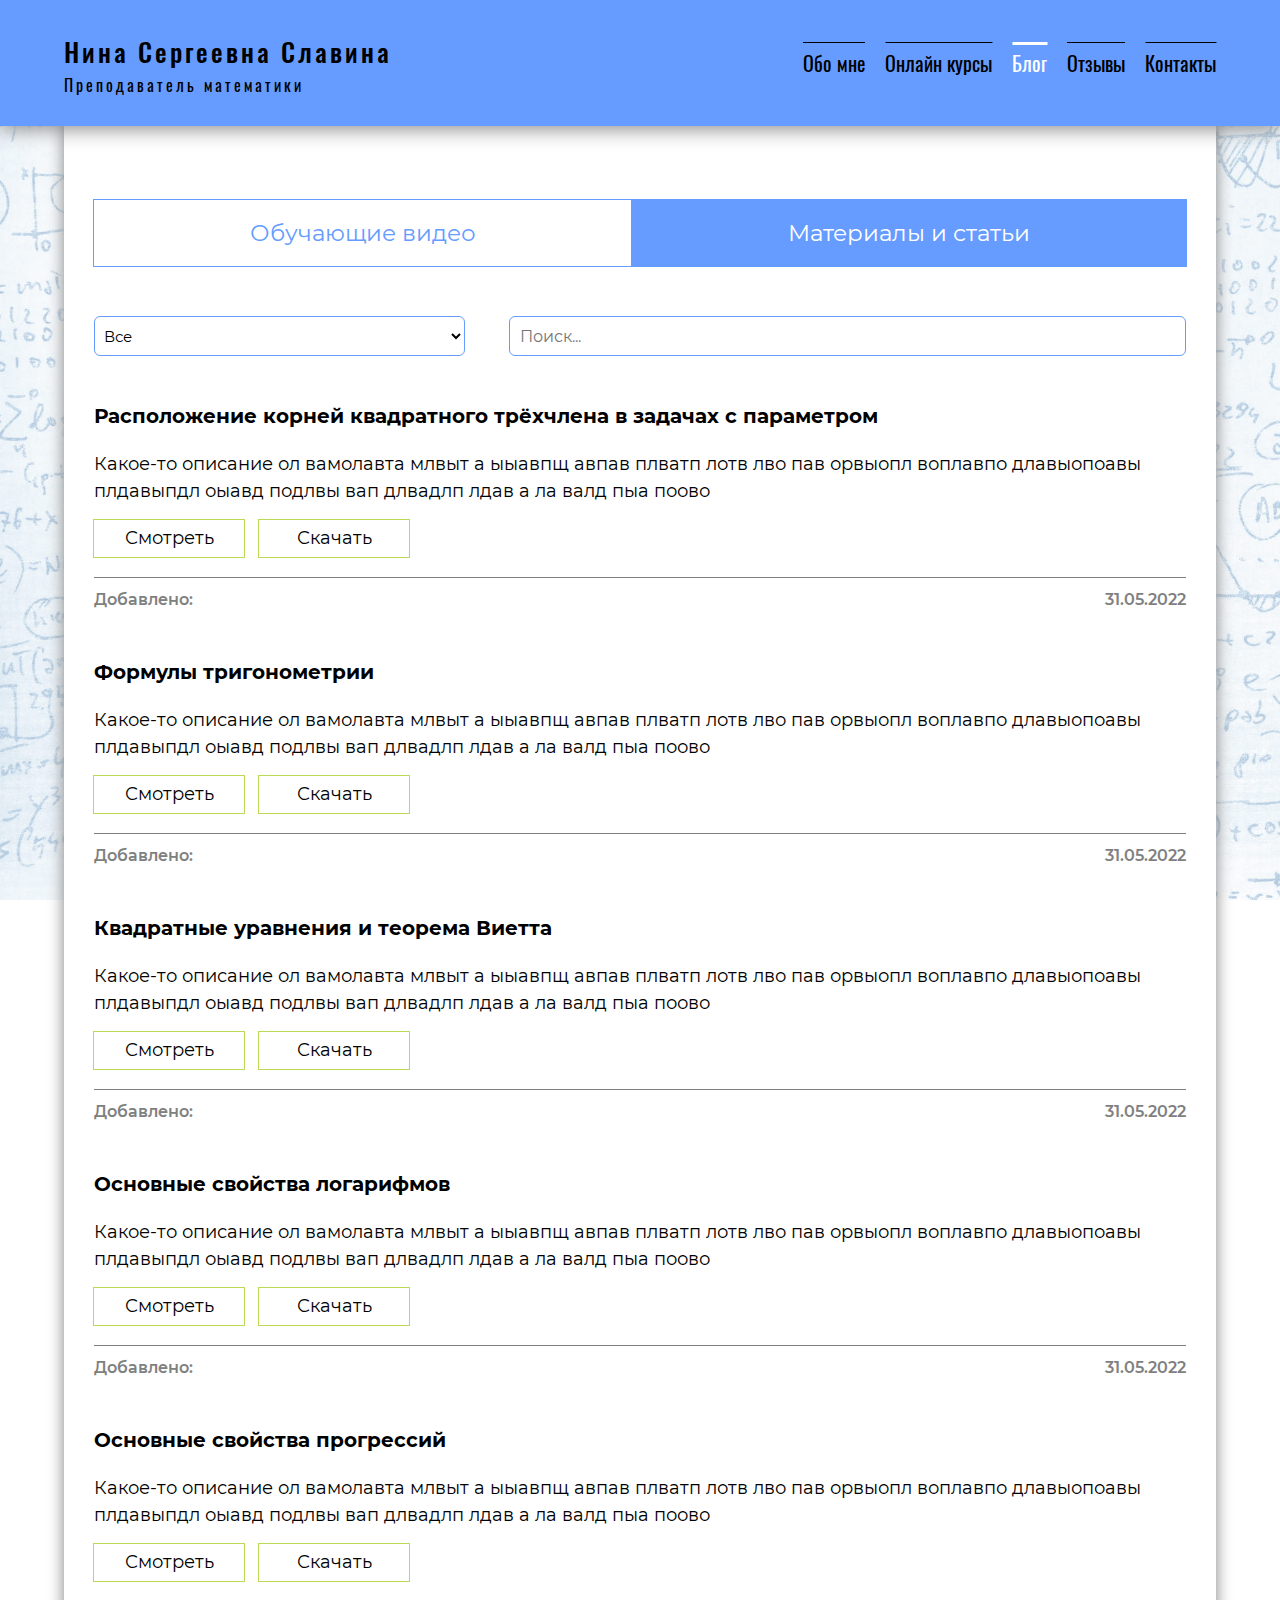
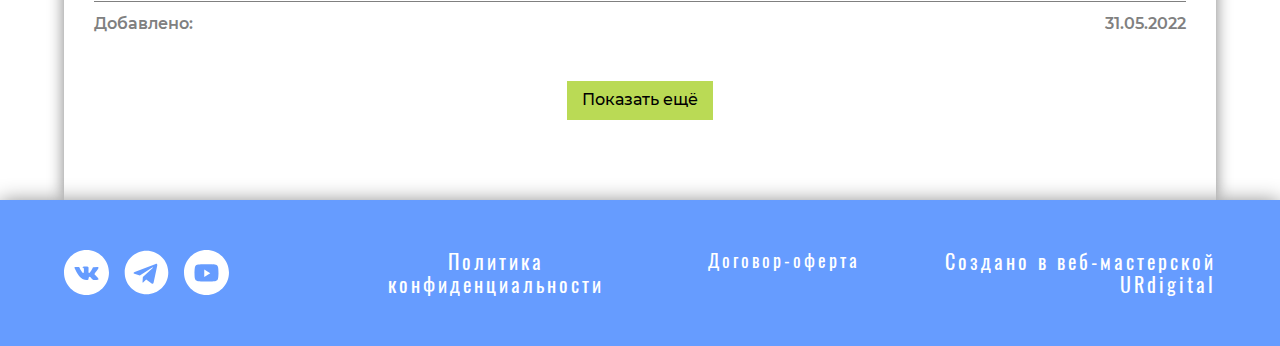
==== commit 01e866e8: "2507" ====
--- a/blog.html
+++ b/blog.html
@@ -131,13 +131,13 @@
               <div class="blog-items">
                 <div class="tabs">
                   <div class="tabs__nav">
+                    <button class="tabs__btn">Обучающие видео</button>
                     <button class="tabs__btn tabs__btn_active">
-                      Обучающие видео
+                      Материалы и статьи
                     </button>
-                    <button class="tabs__btn">Материалы и статьи</button>
                   </div>
                   <div class="tabs__content">
-                    <div class="tabs__pane tabs__pane_show">
+                    <div class="tabs__pane">
                       <input
                         type="text"
                         id="search"
@@ -1227,7 +1227,7 @@
                       </div>
                       <button class="show-more">Показать ещё</button>
                     </div>
-                    <div class="tabs__pane">
+                    <div class="tabs__pane tabs__pane_show">
                       <div class="filter-search-wrapper">
                         <select
                           class="filter-field-articles"
@@ -1251,377 +1251,198 @@
                           class="search-field-articles"
                         />
                       </div>
-                      <!-- <div class="articall-all">
+                      <div class="article-all">
                         <div class="article-wrapper">
-                          <a href="news1.html" class="article-text">
-                            <h2 class="article-title">
-                              Выяснилось, для кого подготовили бесплатные места
-                              в вузах России
-                            </h2>
-                            <div class="article-description">
-                              <img
-                                width="500"
-                                height="500"
-                                src="./img/mgu.jpg"
-                                class="article-image"
-                                alt="article-image"
-                              />
-                              <p class="article-description-apart-paragraph">
-                                До начала приемной кампании в вузы осталось чуть
-                                больше недели. Правительство сообщает, что для
-                                абитуриентов в 2022 году создано 588 044
-                                бюджетных места. Это более чем на 11 000 больше,
-                                чем годом ранее. Большая часть «бюджета» в этом
-                                году придется на инженерные, педагогические,
-                                медицинские и социологические специальности. А
-                                не на IT, как было сказано ранее. При этом две
-                                трети бесплатных мест достаются региональным
-                                вузам.
-                              </p>
-                              <p class="article-description-apart-paragraph">
-                                С заявлением по поводу приемной кампании
-                                выступил вице-премьер Дмитрий Чернышенко. По его
-                                словам, 64% всех выпускников школ смогут
-                                поступить на бюджетные места. «При этом 73% из
-                                них по поручению президента отданы региональным
-                                вузам», — уточнил Чернышенко. Больше всего мест
-                                выделено на «инженерные, образовательные,
-                                социальные и медицинские специальности», что
-                                «обеспечит скорейшее импортозамещение» в стране.
-                                Вице-премьер также сообщил, что до 19,7 тыс.
-                                казенные места (резидентуры) разделят самый
-                                высокий уровень медицинского образования, что на
-                                13,6% больше, чем в предыдущем году. Количество
-                                бесплатных мест для обучения в магистратуре
-                                увеличится до 17,5 тысяч.
-                              </p>
-                              <p class="article-description-apart-paragraph">
-                                Приемная кампания 2022 года начинается 20 июня,
-                                подавать заявки можно с этой даты. Как известно,
-                                с прошлого года, когда изменились правила, можно
-                                принимать участие в олимпиадах в пяти вузах
-                                одновременно по 2-10 специальностям (сколько из
-                                них решает вуз). Эксперты считают, что чем шире
-                                охват, тем выше шансы на поступление. Так что не
-                                ленитесь дальше закидывать сеть подачей
-                                документов. Сам прием происходит «одной волной»,
-                                т.е. однократной подачи абитуриентом заявления о
-                                приеме в вуз. При этом сами колледжи пообещали
-                                устранить технические неполадки, если не все
-                                площадки справятся с нагрузкой. К сожалению, в
-                                2022 году второго шанса дать одобрение уже не
-                                будет. Пусть даже не раньше сентября, когда
-                                некоторые университеты объявят дополнительный
-                                набор.
-                              </p>
-                              <p class="article-description-apart-paragraph">
-                                Также есть новости о льготниках. Лучшие
-                                бомбардиры больше не будут бороться за
-                                престижные места на Олимпийских играх, поскольку
-                                для последних организован отдельный конкурс
-                                предпочтений. С уменьшением количества
-                                специальностей, на которые могут претендовать
-                                «слишком умные» кандидаты. Что касается беженцев
-                                с территории ЛДНР и Украины, а также детей
-                                ветеранов Северного военного округа, то
-                                официальной информации о льготах для них нет.
-                                Что кажется странным - за 10 дней до начала
-                                приемной кампании.
-                              </p>
-                              <p class="article-description-apart-paragraph">
-                                «Пока мы можем только сказать, что беженцы
-                                относятся к общей категории, а не к льготным», —
-                                по секрету сообщил «МК» приемной комиссии одного
-                                из московских вузов. - Официально требования к
-                                этой категории абитуриентов таковы: они должны
-                                были закончить обучение в 2022 году либо в ДРЛ,
-                                ЛНР, либо в Украине, но были вынуждены оставить
-                                учебу. Или уже учились в вузе в ДРЛ, ЛНР на
-                                Украине, но были вынуждены бросить учебу. Или
-                                планировали поступать в вуз ДРЛ, ЛНР в Украине в
-                                этом году, но упустили этот шанс. Да, они будут
-                                сдавать вступительные экзамены вместе со всеми.
-                                До сих пор никаких дополнительных нормативных
-                                предписаний от ведомств не поступало.
-                              </p>
-                              <p class="article-description-apart-paragraph">
-                                Однако неофициально в вузах говорят, что им
-                                приказано «брать всех», если это возможно. Из
-                                общего бюджета вузы должны выделять 10% мест
-                                детям из Донбасса и Украины, отдавая приоритет
-                                кандидатам, чьи родители принимали участие в
-                                СВО. Дети погибших во время спецоперации
-                                зачисляются без экзаменов.
-                              </p>
-                              <p class="article-description-apart-paragraph">
-                                «Мне кажется, такие льготы вряд ли сильно
-                                повлияют на КЦП (контрольные цифры при
-                                поступлении — ред.), — говорит Юлия Аксенова,
-                                эксперт по ЕГЭ и поступлению в вузы. - На фоне
-                                более полумиллиона мест сотни детей из Донбасса
-                                и, возможно, десятки детей из участников СВО не
-                                будут иметь значения. Не все поедут в Москву и
-                                Петербург в лучшие вузы. А даже если и будут, то
-                                заведомо слабых и совершенно неподготовленных
-                                студентов не примут, вузы имеют свои полномочия.
-                                В основном в лучших вузах страны. Есть
-                                внутренние экзамены, там все видно.
-                              </p>
-                              <p class="article-description-apart-paragraph">
-                                Я вообще считаю очень правильным помочь этим
-                                ребятам сейчас, дать им возможность получить
-                                образование. Но даже тем ребятам из РФ, которые
-                                вкалывали на высокий балл ЕГЭ, бояться нечего. И
-                                что вам нужно сейчас, так это сосредоточиться и
-                                оценить свои шансы вовремя для регистрации. И
-                                перечитайте правила десять раз, особенно даты.
-                                Только по результатам экзамена документы
-                                принимаются до 25 июля. В вузы с ДВИ
-                                (дополнительные внутренние испытания. — Авт.)
-                                прием заканчивается досрочно, с 7 по 20 июля.
-                                Списки опубликованы 27 июля. Это увлекательно,
-                                ведь всего за один день нужно принять решение о
-                                поступлении и дать согласие. Лучше, на мой
-                                взгляд, не тянуть до вечера, решать днем. И не
-                                забудьте лично передать оригинал диплома в
-                                выбранный вами вуз.
-                              </p>
-                            </div>
-                          </a>
+                          <h2 class="article-title">
+                            Расположение корней квадратного трёхчлена в задачах
+                            с параметром
+                          </h2>
+                          <div class="article-description-doc">
+                            <p class="article-description-apart-paragraph">
+                              Какое-то описание ол вамолавта млвыт а ыыавпщ
+                              авпав плватп лотв лво пав орвыопл воплавпо
+                              длавыопоавы плдавыпдл оыавд подлвы вап длвадлп
+                              лдав а ла валд пыа поово
+                            </p>
+                          </div>
+                          <div class="read-download">
+                            <a
+                              class="read-download-read"
+                              href="./documents/raspolojenie-kornei.pdf"
+                              >Смотреть</a
+                            >
+                            <a class="read-download-download" href="#"
+                              >Скачать</a
+                            >
+                          </div>
+                          <div class="video-description__date doc-date">
+                            <span class="date-result-added">Добавлено: </span>
+                            <span class="date-result-digigts">31.05.2022</span>
+                          </div>
                         </div>
                         <div class="article-wrapper">
-                          <a href="news2.html" class="article-text">
-                            <h2 class="article-title">
-                              ЕГЭ сохранится при переходе на национальную
-                              систему образования
-                            </h2>
-                            <div class="article-description">
-                              <img
-                                width="500"
-                                height="500"
-                                src="./img/national-obrazovanie.jpg"
-                                class="article-image"
-                                alt="article-image"
-                              />
-                              <p class="article-description-apart-paragraph">
-                                Единый государственный экзамен будет сохранен
-                                при переходе на национальную систему
-                                образования, заявил РИА Новости глава
-                                Рособрнадзора Анзор Музаев.
-                              </p>
-                              <p class="article-description-apart-paragraph">
-                                Чиновник отметил, что ЕГЭ выявляет определенный
-                                уровень качества школьного образования и
-                                является механизмом объективной проверки
-                                достижения этого уровня. «Напряженность
-                                участников ЕГЭ, как и абсолютно любого другого
-                                ЕГЭ, связана с тем, что студенты неправильно
-                                понимают те или иные предметы, недостаточно
-                                осваивают методы решения тех или иных задач. То
-                                же самое там испытали абитуриенты 40- 50 лет
-                                назад». — добавил глава Рособрнадзора.
-                              </p>
-                              <p class="article-description-apart-paragraph">
-                                Ранее Минобрнауки России назвало болонскую
-                                систему образования «устаревшим этапом». Более
-                                того, российские вузы больше не участвуют в
-                                Болонском процессе. Болонская система
-                                предусматривает двухуровневый подход к
-                                образованию: первый цикл и второй цикл.
-                                Российский вариант, помимо этих двух уровней,
-                                предполагает подготовку специалистов со
-                                стандартным сроком обучения от пяти до шести
-                                лет. Россия присоединилась к этому процессу 19
-                                сентября 2003 года.
-                              </p>
-                            </div>
-                          </a>
+                          <h2 class="article-title">Формулы тригонометрии</h2>
+                          <div class="article-description-doc">
+                            <p class="article-description-apart-paragraph">
+                              Какое-то описание ол вамолавта млвыт а ыыавпщ
+                              авпав плватп лотв лво пав орвыопл воплавпо
+                              длавыопоавы плдавыпдл оыавд подлвы вап длвадлп
+                              лдав а ла валд пыа поово
+                            </p>
+                          </div>
+                          <div class="read-download">
+                            <a
+                              class="read-download-read"
+                              href="./documents/trigonomet.pdf"
+                              >Смотреть</a
+                            >
+                            <a class="read-download-download" href="#"
+                              >Скачать</a
+                            >
+                          </div>
+                          <div class="video-description__date doc-date">
+                            <span class="date-result-added">Добавлено: </span>
+                            <span class="date-result-digigts">31.05.2022</span>
+                          </div>
                         </div>
                         <div class="article-wrapper">
-                          <a href="news3.html" class="article-text">
-                            <h2 class="article-title">
-                              Ректор СТАНКИН Владимир Серебренный заявил о
-                              необходимости увеличить стипендии студентам
-                            </h2>
-                            <div class="article-description">
-                              <img
-                                width="500"
-                                height="500"
-                                src="./img/stankin.jpeg"
-                                class="article-image"
-                                alt="article-image"
-                              />
-                              <p class="article-description-apart-paragraph">
-                                В условиях экономических санкций промышленный
-                                сектор нуждается в высококвалифицированных
-                                профильных специалистах. О том, какие
-                                направления подготовки будут популярны в этом
-                                году и почему предпочтительнее введение
-                                специалиста технических специальностей, в
-                                интервью РИА Новости рассказал ректор МГТУ
-                                «СТАНКИН» Владимир Серебренный. Беседовала
-                                Вероника Черногорова.
-                              </p>
-                              <p class="article-description-apart-paragraph">
-                                - Сегодня существует проблема выезда
-                                ИТ-специалистов за границу, как вы считаете,
-                                решаема ли она? Нужны ли программы для удержания
-                                молодых специалистов и достаточно ли их?
-                              </p>
-                              <p class="article-description-apart-paragraph">
-                                - Правительство подготовило ряд мер, которые
-                                направлены именно на стабилизацию этой ситуации,
-                                среди которых связаны различные льготы для тех,
-                                кто работает в ИТ-сфере. Сюда входит
-                                освобождение компаний от уплаты налога на
-                                прибыль на три года и выдача кредитов на проекты
-                                со ставкой не выше 3% годовых и льготная ипотека
-                                для сотрудников ИТ-компаний, кроме того,
-                                специалисты до 27 лет получают отсрочку от
-                                призыва на все рабочее время.
-                              </p>
-                              <p class="article-description-apart-paragraph">
-                                – Много ли иностранных студентов сейчас
-                                обучается в вузе? Из каких они стран, и сколько
-                                в этом году ожидается абитуриентов?
-                              </p>
-                              <p class="article-description-apart-paragraph">
-                                – СТАНКИН – традиционно многонациональный вуз. У
-                                нас обучаются представители почти всех стран
-                                ближнего зарубежья: Прибалтика, Центральная
-                                Азия, Кавказ. Много студентов из дальнего
-                                зарубежья, в основном это Латинская Америка,
-                                Ближний Восток, страны Юго-Восточной Азии,
-                                Северная и Центральная Африка. Всего 72 страны.
-                                И даже с учетом событий, которые происходят
-                                сегодня, мы не собираемся снижать активность в
-                                области международного сотрудничества, хотя
-                                страны западной Европы очень активно и жестко
-                                разрывают наработанные годами партнерские связи.
-                                Это их инициатива. Несмотря на то, что наука не
-                                должна быть связана с политикой, мы вынуждены на
-                                это обращать свое внимание.
-                              </p>
-                              <p class="article-description-apart-paragraph">
-                                – После введения санкций, сотрудничество с
-                                западными партнерами значительно сократилось или
-                                не отразилось существенно на деятельности вуза?
-                                Какие программы с иностранными государствами
-                                закрылись? В каком направлении вы планируете их
-                                замещать?
-                              </p>
-                              <p class="article-description-apart-paragraph">
-                                – Таких программ, действительно, несколько.
-                                Некоторые закрылись исключительно в
-                                одностороннем порядке, с мотивацией, что страна
-                                участвует в военной операции. Известный в
-                                научном мире институт Фраунгофера в
-                                одностороннем порядке разорвал взаимоотношения с
-                                нами. Можно ли чем-то заменить? Уверен, можно,
-                                потому что все живет и развивается. Вопрос
-                                только в том, какие это вызовет потери.
-                                Традиционно страны западной Европы и Америки
-                                находились на передовой научных разработок,
-                                например, связанных с электронным
-                                машиностроением. Здесь, действительно, эти
-                                разрывы будут в какой-то мере болезненными,
-                                потому что, например, голландская компания,
-                                которая поставляет литографы для печати
-                                микрочипов, является сегодня монополистом на
-                                этом рынке. И, наверное, что-то потеряется, но
-                                это не будет критично. Мы шаг назад сделаем, но
-                                это не приведет к тотальному отставанию в
-                                технологическом плане. В машиностроении
-                                критических потерь мы не наблюдаем.
-                                Странами-партнерами остаются Китай, Турция,
-                                Индия, страны Южной Америки, которые фактически
-                                не изменили свое отношение к России.
-                              </p>
-                            </div>
-                          </a>
+                          <h2 class="article-title">
+                            Квадратные уравнения и теорема Виетта
+                          </h2>
+                          <div class="article-description-doc">
+                            <p class="article-description-apart-paragraph">
+                              Какое-то описание ол вамолавта млвыт а ыыавпщ
+                              авпав плватп лотв лво пав орвыопл воплавпо
+                              длавыопоавы плдавыпдл оыавд подлвы вап длвадлп
+                              лдав а ла валд пыа поово
+                            </p>
+                          </div>
+                          <div class="read-download">
+                            <a
+                              class="read-download-read"
+                              href="./documents/viet-theorem.pdf"
+                              >Смотреть</a
+                            >
+                            <a class="read-download-download" href="#"
+                              >Скачать</a
+                            >
+                          </div>
+                          <div class="video-description__date doc-date">
+                            <span class="date-result-added">Добавлено: </span>
+                            <span class="date-result-digigts">31.05.2022</span>
+                          </div>
                         </div>
                         <div class="article-wrapper">
-                          <a href="news4.html" class="article-text">
-                            <h2 class="article-title">
-                              Отмена ЕГЭ была названа возможной после отказа
-                              России от болонской системы
-                            </h2>
-                            <div class="article-description">
-                              <img
-                                width="500"
-                                height="500"
-                                src="./img/exam.jpg"
-                                class="article-image"
-                                alt="article-image"
-                              />
-                              <p class="article-description-apart-paragraph">
-                                Политолог Шульман и декан СПбПУ Рудской
-                                допустили отмену ЕГЭ в ближайшее время.
-                              </p>
-                              <p class="article-description-apart-paragraph">
-                                После отказа России от болонской системы
-                                образования в стране могут отменить ЕГЭ.
-                                Возможность этого в разговоре с «Лентой.ру»
-                                допустили политолог Екатерина Шульман (включена
-                                Минюстом в реестр иностранных агентов) и декан
-                                СПбГПУ Андрей Рудской.
-                              </p>
-                              <p class="article-description-apart-paragraph">
-                                По словам Шульмана, дискуссия об отмене ЕГЭ в
-                                России никогда не прекращалась. «Если мы сейчас
-                                считаем этот экзамен западным влиянием, то,
-                                конечно, его можно и отменить одновременно. Но,
-                                думаю, будет сложнее, так как ЕГЭ — это
-                                инструмент образовательной и социальной
-                                мобильности внутри страны, дающий возможность
-                                студентам из регионов поступать в престижные
-                                вузы в столицах России», — сказала она.
-                              </p>
-                              <p class="article-description-apart-paragraph">
-                                Ректор Санкт-Петербургского политехникума
-                                Рудской также назвал возможным отказ от единого
-                                государственного экзамена в России. «Выход из
-                                Болонской системы, скорее всего, может привести
-                                и к отмене единого государственного экзамена», —
-                                сказал он.
-                              </p>
-                              <p class="article-description-apart-paragraph">
-                                В то же время Рудской высказывался скорее против
-                                болонской системы: «Мы хорошо усвоили болонскую
-                                систему образования и то, что в ней было и есть
-                                положительное. И мы должны навязать это
-                                образовательному процессу. Но я сторонник
-                                специальности инженеров. Я понимаю, кто такой
-                                бакалавр или магистр в области физики,
-                                математики, философии. Но я не могу понять, что
-                                такое бакалавр машиностроения, металлургии. Это
-                                даже не звучит по-русски.
-                              </p>
-                              <p class="article-description-apart-paragraph">
-                                Ранее стало известно, что Госдума начала работу
-                                над выходом России из болонской системы
-                                образования. «Началась деколонизация нашего
-                                образования. Следующий шаг — изменение или
-                                отмена ЕГЭ и дебюрократизация системы
-                                образования в целом», — заявил вице-спикер
-                                нижней палаты парламента Петр Толстой.
-                              </p>
-                              <p class="article-description-apart-paragraph">
-                                Российская Федерация присоединилась к Болонскому
-                                образовательному механизму в 2003 году. Основу
-                                его работы составляет двухуровневая система
-                                образования — магистратура и бакалавриат. Также,
-                                российская система образования готовит кадры по
-                                уровню специалитета с нормативным сроком
-                                освоения образовательных программ в течение
-                                пяти-шести лет.
-                              </p>
-                            </div>
-                          </a>
+                          <h2 class="article-title">
+                            Основные свойства логарифмов
+                          </h2>
+                          <div class="article-description-doc">
+                            <p class="article-description-apart-paragraph">
+                              Какое-то описание ол вамолавта млвыт а ыыавпщ
+                              авпав плватп лотв лво пав орвыопл воплавпо
+                              длавыопоавы плдавыпдл оыавд подлвы вап длвадлп
+                              лдав а ла валд пыа поово
+                            </p>
+                          </div>
+                          <div class="read-download">
+                            <a
+                              class="read-download-read"
+                              href="./documents/svoistva-logarifmov.pdf"
+                              >Смотреть</a
+                            >
+                            <a class="read-download-download" href="#"
+                              >Скачать</a
+                            >
+                          </div>
+                          <div class="video-description__date doc-date">
+                            <span class="date-result-added">Добавлено: </span>
+                            <span class="date-result-digigts">31.05.2022</span>
+                          </div>
                         </div>
-                      </div> -->
-                      <button class="show-more-articles">Показать ещё</button>
+                        <div class="article-wrapper">
+                          <h2 class="article-title">
+                            Основные свойства прогрессий
+                          </h2>
+                          <div class="article-description-doc">
+                            <p class="article-description-apart-paragraph">
+                              Какое-то описание ол вамолавта млвыт а ыыавпщ
+                              авпав плватп лотв лво пав орвыопл воплавпо
+                              длавыопоавы плдавыпдл оыавд подлвы вап длвадлп
+                              лдав а ла валд пыа поово
+                            </p>
+                          </div>
+                          <div class="read-download">
+                            <a
+                              class="read-download-read"
+                              href="./documents/osnovnie-svoistva-progressii.pdf"
+                              >Смотреть</a
+                            >
+                            <a class="read-download-download" href="#"
+                              >Скачать</a
+                            >
+                          </div>
+                          <div class="video-description__date doc-date">
+                            <span class="date-result-added">Добавлено: </span>
+                            <span class="date-result-digigts">31.05.2022</span>
+                          </div>
+                        </div>
+                        <div class="article-wrapper">
+                          <h2 class="article-title">
+                            Основные свойства логарифмов
+                          </h2>
+                          <div class="article-description-doc">
+                            <p class="article-description-apart-paragraph">
+                              Какое-то описание ол вамолавта млвыт а ыыавпщ
+                              авпав плватп лотв лво пав орвыопл воплавпо
+                              длавыопоавы плдавыпдл оыавд подлвы вап длвадлп
+                              лдав а ла валд пыа поово
+                            </p>
+                          </div>
+                          <div class="read-download">
+                            <a
+                              class="read-download-read"
+                              href="./documents/svoistva-logarifmov.pdf"
+                              >Смотреть</a
+                            >
+                            <a class="read-download-download" href="#"
+                              >Скачать</a
+                            >
+                          </div>
+                          <div class="video-description__date doc-date">
+                            <span class="date-result-added">Добавлено: </span>
+                            <span class="date-result-digigts">31.05.2022</span>
+                          </div>
+                        </div>
+                        <div class="article-wrapper">
+                          <h2 class="article-title">
+                            Основные свойства логарифмов
+                          </h2>
+                          <div class="article-description-doc">
+                            <p class="article-description-apart-paragraph">
+                              Какое-то описание ол вамолавта млвыт а ыыавпщ
+                              авпав плватп лотв лво пав орвыопл воплавпо
+                              длавыопоавы плдавыпдл оыавд подлвы вап длвадлп
+                              лдав а ла валд пыа поово
+                            </p>
+                          </div>
+                          <div class="read-download">
+                            <a
+                              class="read-download-read"
+                              href="./documents/svoistva-logarifmov.pdf"
+                              >Смотреть</a
+                            >
+                            <a class="read-download-download" href="#"
+                              >Скачать</a
+                            >
+                          </div>
+                          <div class="video-description__date doc-date">
+                            <span class="date-result-added">Добавлено: </span>
+                            <span class="date-result-digigts">31.05.2022</span>
+                          </div>
+                        </div>
+                      </div>
                     </div>
+                    <button class="show-more-articles">Показать ещё</button>
                   </div>
                 </div>
               </div>
@@ -2279,6 +2100,7 @@
         </ul>
       </div>
     </div>
+    <script src="https://mozilla.github.io/pdf.js/build/pdf.js"></script>
     <script src="js/jquery-3.6.0.min.js"></script>
     <script src="js/ScrollToPlugin.min.js"></script>
     <script src="js/jquery.validate.min.js"></script>
--- a/css/style.css
+++ b/css/style.css
@@ -4285,18 +4285,7 @@
   align-items: flex-start;
   align-content: center;
   box-sizing: border-box;
-}
-.article-wrapper::after {
-  content: "";
-  display: flex;
-  width: 100%;
-  height: 2px;
-  background-color: grey;
-  display: flex;
-  flex-direction: row;
-  box-sizing: border-box;
-  margin-top: 40px;
-  margin-bottom: 40px;
+  margin-bottom: 30px;
 }
 .article-text {
   display: flex;
@@ -4320,9 +4309,9 @@
   align-items: center;
   align-content: center;
   box-sizing: border-box;
-  margin-bottom: 14px;
+  margin-bottom: 15px;
   font-family: "Montserrat";
-  font-size: 20px;
+  font-size: 18px;
   font-weight: 700;
   color: #000000;
 }
@@ -4444,6 +4433,9 @@
     margin-top: 50px;
     margin-bottom: 50px;
   }
+  .article-wrapper {
+    margin-bottom: 35px;
+  }
   .tabs__nav {
     margin-bottom: 40px;
     font-size: 20px;
@@ -4452,8 +4444,7 @@
     padding: 18px;
   }
   .article-title {
-    margin-bottom: 16px;
-    font-size: 22px;
+    font-size: 19px;
   }
   .article-description {
     height: 13.5em;
@@ -4512,8 +4503,8 @@
     padding: 20px;
   }
   .article-title {
-    margin-bottom: 40px;
-    font-size: 25px;
+    margin-bottom: 20px;
+    font-size: 20px;
   }
   .article-description {
     height: 16.5em;
@@ -4547,12 +4538,12 @@
     margin-top: 60px;
     margin-bottom: 60px;
   }
+  .article-wrapper {
+    margin-bottom: 40px;
+  }
   .show-more-articles {
     padding: 10px 15px;
   }
-}
-.article-description-apart-paragraph {
-  margin-bottom: 15px;
 }
 .contacts-items {
   height: 100vh;
@@ -5219,6 +5210,9 @@
   .navig__item {
     width: 33%;
   }
+  .navig__item:hover {
+    text-decoration: underline;
+  }
   .navig__item::after {
     content: "";
     position: absolute;
@@ -5238,3 +5232,149 @@
     display: none;
   }
 }
+
+.back_to_top {
+  position: fixed;
+  bottom: 170px;
+  transform: translateY(50%);
+  right: 8px;
+  z-index: 9999;
+  text-align: center;
+  cursor: pointer;
+  display: none;
+}
+.arrow-up {
+  display: flex;
+  width: inherit;
+  height: auto;
+  transform: rotate(270deg);
+  width: 40px;
+  height: auto;
+  fill: #000000;
+}
+.arrow-up:hover {
+  fill: #bada55;
+}
+.back_to_top-show {
+  display: none;
+}
+@media (min-width: 960px) {
+  .back_to_top-show {
+    display: flex;
+    flex-direction: row;
+    justify-content: center;
+    align-content: center;
+    align-items: center;
+  }
+}
+
+.article-all {
+  width: 100%;
+  display: flex;
+  flex-direction: column;
+  justify-content: center;
+  align-content: flex-start;
+  align-items: flex-start;
+  flex-wrap: wrap;
+}
+
+/*Материалы*/
+.article-description-doc {
+  overflow: hidden;
+  font-family: "Montserrat";
+  font-size: 18px;
+  font-weight: 400;
+  color: #000000;
+  line-height: 1.5;
+  margin-bottom: 15px;
+}
+.read-download {
+  display: flex;
+  flex-direction: row;
+  justify-content: space-between;
+  align-content: center;
+  align-items: center;
+  box-sizing: border-box;
+  width: 100%;
+  background-color: transparent;
+}
+.read-download-read {
+  display: flex;
+  flex-direction: row;
+  justify-content: center;
+  align-content: center;
+  align-items: center;
+  box-sizing: border-box;
+  width: 48%;
+  background-color: #ffffff;
+  box-shadow: 0px 0px 0px 1px #bada55;
+  padding: 5px;
+  color: #000000;
+  flex-wrap: wrap;
+  font-size: 15px;
+}
+.read-download-download {
+  display: flex;
+  flex-direction: row;
+  justify-content: center;
+  align-content: center;
+  align-items: center;
+  box-sizing: border-box;
+  width: 48%;
+  background-color: #ffffff;
+  box-shadow: 0px 0px 0px 1px #bada55;
+  padding: 5px;
+  color: #000000;
+  flex-wrap: wrap;
+  font-size: 15px;
+}
+.read-download-read:hover {
+  background-color: #bada55;
+}
+.read-download-download:hover {
+  background-color: #bada55;
+}
+.doc-date::before {
+  content: "";
+  display: flex;
+  width: 100%;
+  height: 1px;
+  background-color: grey;
+  display: flex;
+  flex-direction: row;
+  box-sizing: border-box;
+  margin-top: 10px;
+  margin-bottom: 10px;
+}
+.article-description-apart-paragraph {
+  font-size: 15px;
+}
+@media (min-width: 660px) {
+  .read-download-read,
+  .read-download-download {
+    width: 150px;
+    font-size: 16px;
+  }
+  .read-download {
+    justify-content: flex-start;
+  }
+  .read-download-read {
+    margin-right: 10px;
+  }
+  .article-description-apart-paragraph {
+    font-size: 16px;
+  }
+}
+@media (min-width: 960px) {
+  .read-download-read,
+  .read-download-download {
+    width: 150px;
+    font-size: 18px;
+  }
+  .read-download-read {
+    margin-right: 15px;
+  }
+  .article-description-apart-paragraph {
+    font-size: 18px;
+  }
+}
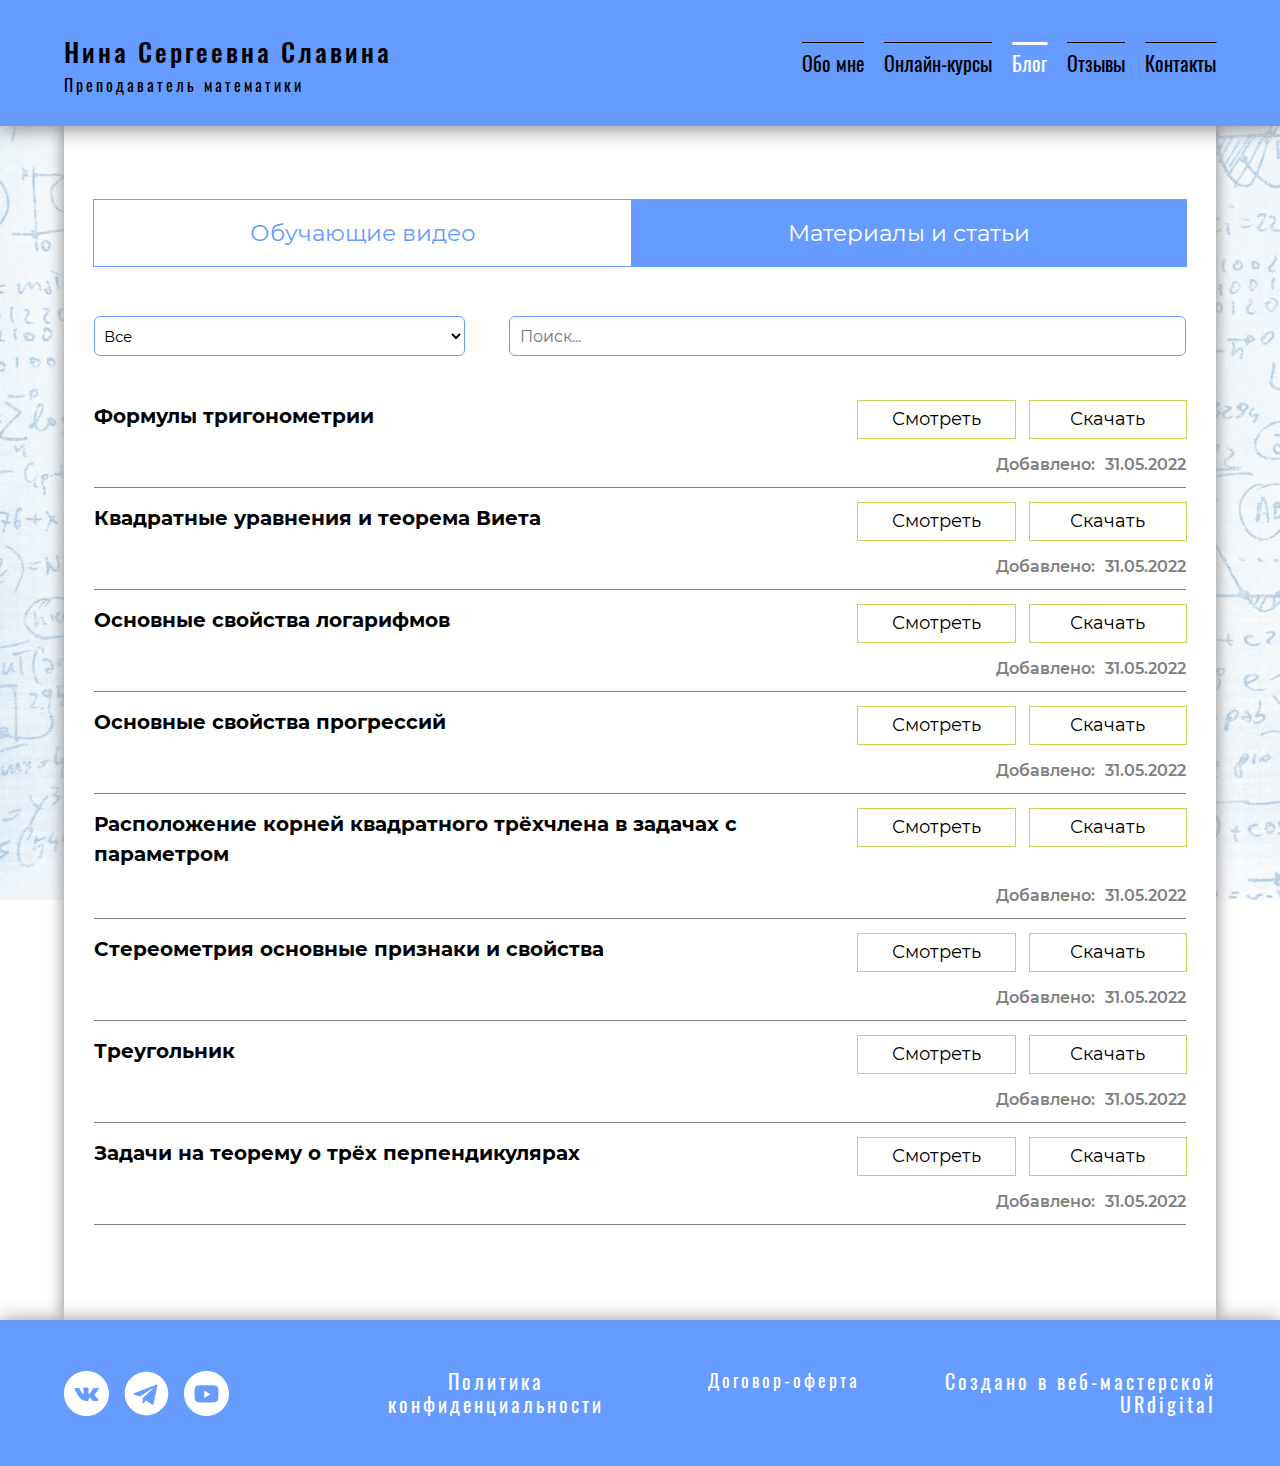
==== commit 5df2544e: "base seo and little fix" ====
--- a/blog.html
+++ b/blog.html
@@ -3,20 +3,24 @@
   <head>
     <meta charset="utf-8" />
     <meta name="viewport" content="width=device-width, initial-scale=1" />
-    <title>Nina Slavina</title>
+    <meta
+      name="description"
+      content="Обучающие видеоуроки и статьи по математике для школьников и студентов."
+    />
+    <title>Учебные материалы по математике</title>
     <link href="css/style.css" rel="stylesheet" />
     <link href="css/swiper.min.css" rel="stylesheet" />
     <link href="css/normalize.css" rel="stylesheet" />
     <link
       rel="icon"
-      type="image/png"
-      href="img/favicon-32x32.png"
+      type="image/x-icon"
+      href="img/favicon-32x32.ico"
       sizes="32x32"
     />
     <link
       rel="icon"
-      type="image/png"
-      href="img/favicon-16x16.png"
+      type="image/x-icon"
+      href="img/favicon-16x16.ico"
       sizes="16x16"
     />
   </head>
@@ -50,7 +54,7 @@
                   class="port-item-click menu__item-logo"
                   href="shedule.html"
                   data-id-nav="shedule"
-                  >Онлайн курсы</a
+                  >Онлайн-курсы</a
                 >
               </li>
               <li class="slide-menu">
@@ -101,7 +105,7 @@
                 </li>
                 <li>
                   <a href="shedule.html" class="how-to-work-click menu__item"
-                    >Онлайн курсы</a
+                    >Онлайн-курсы</a
                   >
                 </li>
                 <li>
@@ -1253,27 +1257,18 @@
                       </div>
                       <div class="article-all">
                         <div class="article-wrapper">
-                          <h2 class="article-title">
-                            Расположение корней квадратного трёхчлена в задачах
-                            с параметром
-                          </h2>
-                          <div class="article-description-doc">
-                            <p class="article-description-apart-paragraph">
-                              Какое-то описание ол вамолавта млвыт а ыыавпщ
-                              авпав плватп лотв лво пав орвыопл воплавпо
-                              длавыопоавы плдавыпдл оыавд подлвы вап длвадлп
-                              лдав а ла валд пыа поово
-                            </p>
-                          </div>
-                          <div class="read-download">
-                            <a
-                              class="read-download-read"
-                              href="./documents/raspolojenie-kornei.pdf"
-                              >Смотреть</a
-                            >
-                            <a class="read-download-download" href="#"
-                              >Скачать</a
-                            >
+                          <div class="article-second-wrapper">
+                            <h2 class="article-title">Формулы тригонометрии</h2>
+                            <div class="read-download">
+                              <a
+                                class="read-download-read"
+                                href="./documents/1formuly-trigonometrii.pdf"
+                                >Смотреть</a
+                              >
+                              <a class="read-download-download" href="#"
+                                >Скачать</a
+                              >
+                            </div>
                           </div>
                           <div class="video-description__date doc-date">
                             <span class="date-result-added">Добавлено: </span>
@@ -1281,24 +1276,20 @@
                           </div>
                         </div>
                         <div class="article-wrapper">
-                          <h2 class="article-title">Формулы тригонометрии</h2>
-                          <div class="article-description-doc">
-                            <p class="article-description-apart-paragraph">
-                              Какое-то описание ол вамолавта млвыт а ыыавпщ
-                              авпав плватп лотв лво пав орвыопл воплавпо
-                              длавыопоавы плдавыпдл оыавд подлвы вап длвадлп
-                              лдав а ла валд пыа поово
-                            </p>
-                          </div>
-                          <div class="read-download">
-                            <a
-                              class="read-download-read"
-                              href="./documents/trigonomet.pdf"
-                              >Смотреть</a
-                            >
-                            <a class="read-download-download" href="#"
-                              >Скачать</a
-                            >
+                          <div class="article-second-wrapper">
+                            <h2 class="article-title">
+                              Квадратные уравнения и теорема Виета
+                            </h2>
+                            <div class="read-download">
+                              <a
+                                class="read-download-read"
+                                href="./documents/2kvadratnye-uravneniya-i-teoremv-Vieta.pdf"
+                                >Смотреть</a
+                              >
+                              <a class="read-download-download" href="#"
+                                >Скачать</a
+                              >
+                            </div>
                           </div>
                           <div class="video-description__date doc-date">
                             <span class="date-result-added">Добавлено: </span>
@@ -1306,26 +1297,20 @@
                           </div>
                         </div>
                         <div class="article-wrapper">
-                          <h2 class="article-title">
-                            Квадратные уравнения и теорема Виетта
-                          </h2>
-                          <div class="article-description-doc">
-                            <p class="article-description-apart-paragraph">
-                              Какое-то описание ол вамолавта млвыт а ыыавпщ
-                              авпав плватп лотв лво пав орвыопл воплавпо
-                              длавыопоавы плдавыпдл оыавд подлвы вап длвадлп
-                              лдав а ла валд пыа поово
-                            </p>
-                          </div>
-                          <div class="read-download">
-                            <a
-                              class="read-download-read"
-                              href="./documents/viet-theorem.pdf"
-                              >Смотреть</a
-                            >
-                            <a class="read-download-download" href="#"
-                              >Скачать</a
-                            >
+                          <div class="article-second-wrapper">
+                            <h2 class="article-title">
+                              Основные свойства логарифмов
+                            </h2>
+                            <div class="read-download">
+                              <a
+                                class="read-download-read"
+                                href="./documents/3osnovnye-svoystva-logarifmov.pdf"
+                                >Смотреть</a
+                              >
+                              <a class="read-download-download" href="#"
+                                >Скачать</a
+                              >
+                            </div>
                           </div>
                           <div class="video-description__date doc-date">
                             <span class="date-result-added">Добавлено: </span>
@@ -1333,26 +1318,20 @@
                           </div>
                         </div>
                         <div class="article-wrapper">
-                          <h2 class="article-title">
-                            Основные свойства логарифмов
-                          </h2>
-                          <div class="article-description-doc">
-                            <p class="article-description-apart-paragraph">
-                              Какое-то описание ол вамолавта млвыт а ыыавпщ
-                              авпав плватп лотв лво пав орвыопл воплавпо
-                              длавыопоавы плдавыпдл оыавд подлвы вап длвадлп
-                              лдав а ла валд пыа поово
-                            </p>
-                          </div>
-                          <div class="read-download">
-                            <a
-                              class="read-download-read"
-                              href="./documents/svoistva-logarifmov.pdf"
-                              >Смотреть</a
-                            >
-                            <a class="read-download-download" href="#"
-                              >Скачать</a
-                            >
+                          <div class="article-second-wrapper">
+                            <h2 class="article-title">
+                              Основные свойства прогрессий
+                            </h2>
+                            <div class="read-download">
+                              <a
+                                class="read-download-read"
+                                href="./documents/4osnovnye-svoystva-progressiy.pdf"
+                                >Смотреть</a
+                              >
+                              <a class="read-download-download" href="#"
+                                >Скачать</a
+                              >
+                            </div>
                           </div>
                           <div class="video-description__date doc-date">
                             <span class="date-result-added">Добавлено: </span>
@@ -1360,26 +1339,21 @@
                           </div>
                         </div>
                         <div class="article-wrapper">
-                          <h2 class="article-title">
-                            Основные свойства прогрессий
-                          </h2>
-                          <div class="article-description-doc">
-                            <p class="article-description-apart-paragraph">
-                              Какое-то описание ол вамолавта млвыт а ыыавпщ
-                              авпав плватп лотв лво пав орвыопл воплавпо
-                              длавыопоавы плдавыпдл оыавд подлвы вап длвадлп
-                              лдав а ла валд пыа поово
-                            </p>
-                          </div>
-                          <div class="read-download">
-                            <a
-                              class="read-download-read"
-                              href="./documents/osnovnie-svoistva-progressii.pdf"
-                              >Смотреть</a
-                            >
-                            <a class="read-download-download" href="#"
-                              >Скачать</a
-                            >
+                          <div class="article-second-wrapper">
+                            <h2 class="article-title">
+                              Расположение корней квадратного трёхчлена в
+                              задачах с параметром
+                            </h2>
+                            <div class="read-download">
+                              <a
+                                class="read-download-read"
+                                href="./documents/5raspolozh-kvadrat-trehchlena-v-zadach-s-param.pdf"
+                                >Смотреть</a
+                              >
+                              <a class="read-download-download" href="#"
+                                >Скачать</a
+                              >
+                            </div>
                           </div>
                           <div class="video-description__date doc-date">
                             <span class="date-result-added">Добавлено: </span>
@@ -1387,26 +1361,20 @@
                           </div>
                         </div>
                         <div class="article-wrapper">
-                          <h2 class="article-title">
-                            Основные свойства логарифмов
-                          </h2>
-                          <div class="article-description-doc">
-                            <p class="article-description-apart-paragraph">
-                              Какое-то описание ол вамолавта млвыт а ыыавпщ
-                              авпав плватп лотв лво пав орвыопл воплавпо
-                              длавыопоавы плдавыпдл оыавд подлвы вап длвадлп
-                              лдав а ла валд пыа поово
-                            </p>
-                          </div>
-                          <div class="read-download">
-                            <a
-                              class="read-download-read"
-                              href="./documents/svoistva-logarifmov.pdf"
-                              >Смотреть</a
-                            >
-                            <a class="read-download-download" href="#"
-                              >Скачать</a
-                            >
+                          <div class="article-second-wrapper">
+                            <h2 class="article-title">
+                              Стереометрия основные признаки и свойства
+                            </h2>
+                            <div class="read-download">
+                              <a
+                                class="read-download-read"
+                                href="./documents/6stereometriya-osnovnye-priznaki-i-svoystva.pdf"
+                                >Смотреть</a
+                              >
+                              <a class="read-download-download" href="#"
+                                >Скачать</a
+                              >
+                            </div>
                           </div>
                           <div class="video-description__date doc-date">
                             <span class="date-result-added">Добавлено: </span>
@@ -1414,26 +1382,39 @@
                           </div>
                         </div>
                         <div class="article-wrapper">
-                          <h2 class="article-title">
-                            Основные свойства логарифмов
-                          </h2>
-                          <div class="article-description-doc">
-                            <p class="article-description-apart-paragraph">
-                              Какое-то описание ол вамолавта млвыт а ыыавпщ
-                              авпав плватп лотв лво пав орвыопл воплавпо
-                              длавыопоавы плдавыпдл оыавд подлвы вап длвадлп
-                              лдав а ла валд пыа поово
-                            </p>
-                          </div>
-                          <div class="read-download">
-                            <a
-                              class="read-download-read"
-                              href="./documents/svoistva-logarifmov.pdf"
-                              >Смотреть</a
-                            >
-                            <a class="read-download-download" href="#"
-                              >Скачать</a
-                            >
+                          <div class="article-second-wrapper">
+                            <h2 class="article-title">Треугольник</h2>
+                            <div class="read-download">
+                              <a
+                                class="read-download-read"
+                                href="./documents/7treugolnik.pdf"
+                                >Смотреть</a
+                              >
+                              <a class="read-download-download" href="#"
+                                >Скачать</a
+                              >
+                            </div>
+                          </div>
+                          <div class="video-description__date doc-date">
+                            <span class="date-result-added">Добавлено: </span>
+                            <span class="date-result-digigts">31.05.2022</span>
+                          </div>
+                        </div>
+                        <div class="article-wrapper">
+                          <div class="article-second-wrapper">
+                            <h2 class="article-title">
+                              Задачи на теорему о трёх перпендикулярах
+                            </h2>
+                            <div class="read-download">
+                              <a
+                                class="read-download-read"
+                                href="./documents/8zadachi-na-teoremu-o-treh-perpendikulyarah.pdf"
+                                >Смотреть</a
+                              >
+                              <a class="read-download-download" href="#"
+                                >Скачать</a
+                              >
+                            </div>
                           </div>
                           <div class="video-description__date doc-date">
                             <span class="date-result-added">Добавлено: </span>
--- a/css/style.css
+++ b/css/style.css
@@ -4285,7 +4285,7 @@
   align-items: flex-start;
   align-content: center;
   box-sizing: border-box;
-  margin-bottom: 30px;
+  margin-bottom: 10px;
 }
 .article-text {
   display: flex;
@@ -4432,9 +4432,6 @@
   .article-wrapper::after {
     margin-top: 50px;
     margin-bottom: 50px;
-  }
-  .article-wrapper {
-    margin-bottom: 35px;
   }
   .tabs__nav {
     margin-bottom: 40px;
@@ -4503,8 +4500,9 @@
     padding: 20px;
   }
   .article-title {
-    margin-bottom: 20px;
+    margin-bottom: 0px;
     font-size: 20px;
+    width: 65%;
   }
   .article-description {
     height: 16.5em;
@@ -4538,9 +4536,6 @@
     margin-top: 60px;
     margin-bottom: 60px;
   }
-  .article-wrapper {
-    margin-bottom: 40px;
-  }
   .show-more-articles {
     padding: 10px 15px;
   }
@@ -5334,9 +5329,8 @@
 .read-download-download:hover {
   background-color: #bada55;
 }
-.doc-date::before {
+.doc-date::after {
   content: "";
-  display: flex;
   width: 100%;
   height: 1px;
   background-color: grey;
@@ -5349,10 +5343,18 @@
 .article-description-apart-paragraph {
   font-size: 15px;
 }
+.article-second-wrapper {
+  display: flex;
+  flex-direction: column;
+  justify-content: center;
+  align-content: flex-start;
+  align-items: center;
+  box-sizing: border-box;
+  width: 100%;
+}
 @media (min-width: 660px) {
   .read-download-read,
   .read-download-download {
-    width: 150px;
     font-size: 16px;
   }
   .read-download {
@@ -5366,9 +5368,13 @@
   }
 }
 @media (min-width: 960px) {
+  .article-second-wrapper {
+    flex-direction: row;
+    justify-content: space-between;
+    align-items: flex-start;
+  }
   .read-download-read,
   .read-download-download {
-    width: 150px;
     font-size: 18px;
   }
   .read-download-read {
@@ -5377,4 +5383,22 @@
   .article-description-apart-paragraph {
     font-size: 18px;
   }
-}
+  .doc-date {
+    justify-content: flex-end;
+    margin-top: 15px;
+  }
+  .doc-date::after {
+    margin-top: 10px;
+    margin-bottom: 0px;
+  }
+  .read-download {
+    width: 30%;
+    justify-content: flex-end;
+  }
+  .date-result-digigts {
+    margin-left: 10px;
+  }
+}
+.form-link {
+  word-break: break-all;
+}
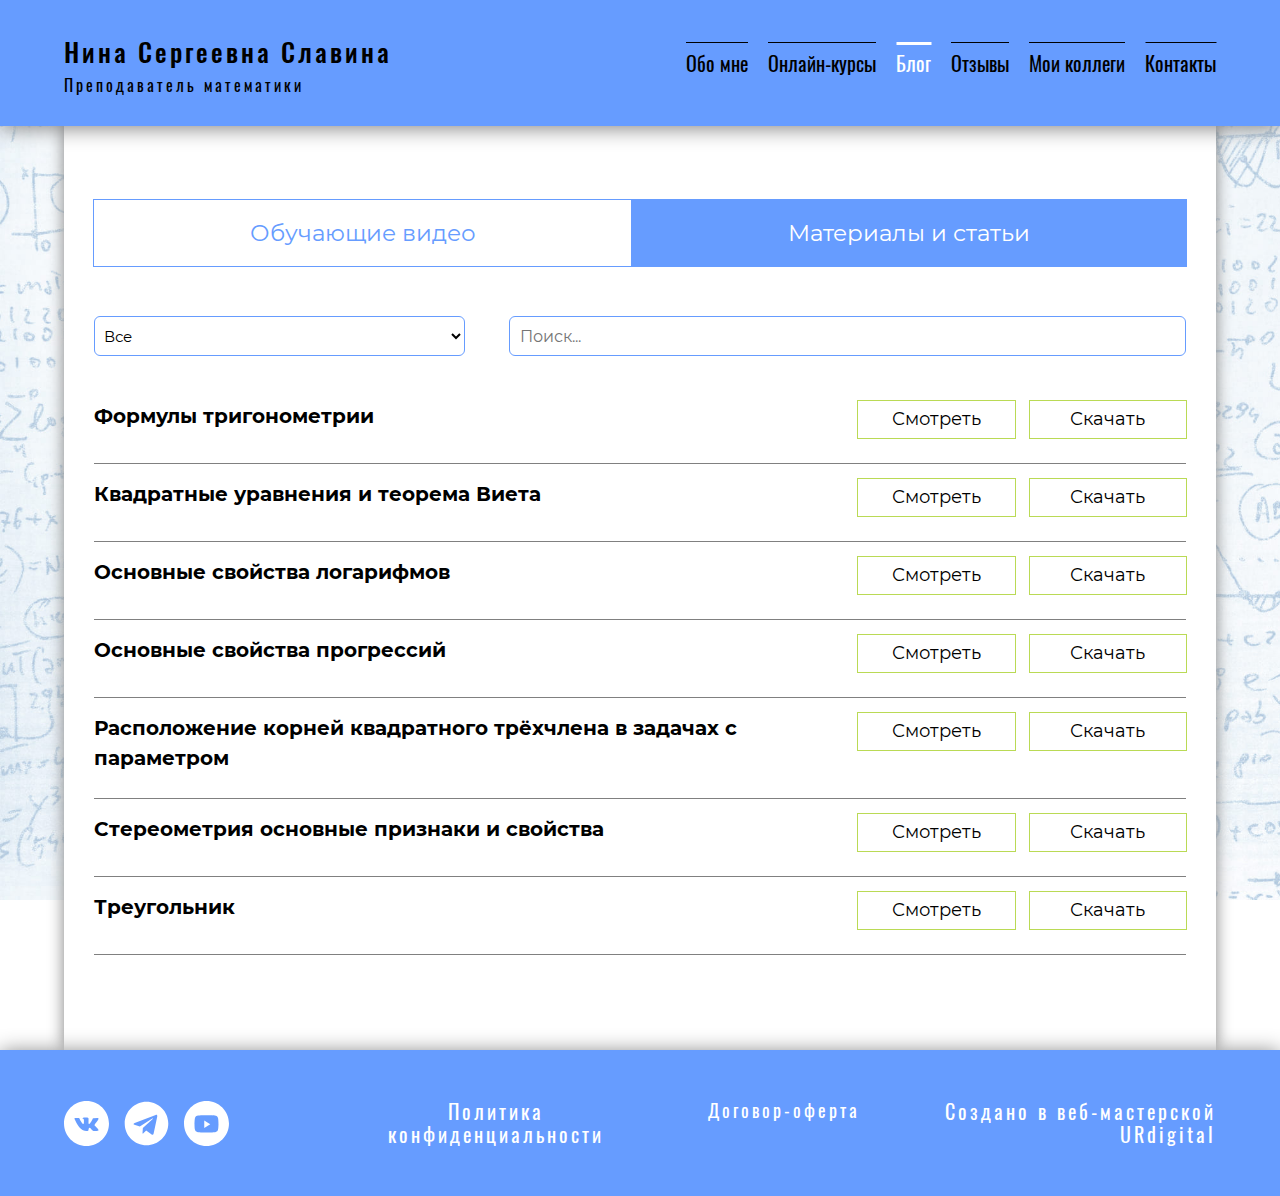
==== commit 65a87936: "added page" ====
--- a/blog.html
+++ b/blog.html
@@ -8,8 +8,7 @@
       content="Обучающие видеоуроки и статьи по математике для школьников и студентов."
     />
     <title>Учебные материалы по математике</title>
-    <link href="css/style.css" rel="stylesheet" />
-    <link href="css/swiper.min.css" rel="stylesheet" />
+    <link href="css/style.min.css" rel="stylesheet" />
     <link href="css/normalize.css" rel="stylesheet" />
     <link
       rel="icon"
@@ -75,6 +74,14 @@
               </li>
               <li class="slide-menu">
                 <a
+                  class="coworkers-click menu__item-logo"
+                  href="coworkers.html"
+                  data-id-nav="coworkers"
+                  >Мои коллеги</a
+                >
+              </li>
+              <li class="slide-menu">
+                <a
                   class="order-click menu__item-logo"
                   href="contacts.html"
                   data-id-nav="contacts"
@@ -93,9 +100,9 @@
               </a>
               <input id="menu__toggle" type="checkbox" />
               <label id="main-btn" class="menu__btn" for="menu__toggle">
-                <div class="bar1"></div>
-                <div class="bar2"></div>
-                <div class="bar3"></div>
+                <span class="bar1"></span>
+                <span class="bar2"></span>
+                <span class="bar3"></span>
               </label>
               <ul class="menu__box">
                 <li>
@@ -114,6 +121,11 @@
                 <li>
                   <a href="feedbacks.html" class="order-click menu__item"
                     >Отзывы</a
+                  >
+                </li>
+                <li>
+                  <a href="coworkers.html" class="coworkers-click menu__item"
+                    >Мои коллеги</a
                   >
                 </li>
                 <li>
@@ -177,7 +189,6 @@
                               <svg
                                 class="play-icon"
                                 version="1.1"
-                                id="Capa_1"
                                 xmlns="http://www.w3.org/2000/svg"
                                 xmlns:xlink="http://www.w3.org/1999/xlink"
                                 x="0px"
@@ -268,7 +279,6 @@
                               <svg
                                 class="play-icon"
                                 version="1.1"
-                                id="Capa_1"
                                 xmlns="http://www.w3.org/2000/svg"
                                 xmlns:xlink="http://www.w3.org/1999/xlink"
                                 x="0px"
@@ -359,7 +369,6 @@
                               <svg
                                 class="play-icon"
                                 version="1.1"
-                                id="Capa_1"
                                 xmlns="http://www.w3.org/2000/svg"
                                 xmlns:xlink="http://www.w3.org/1999/xlink"
                                 x="0px"
@@ -449,7 +458,6 @@
                               <svg
                                 class="play-icon"
                                 version="1.1"
-                                id="Capa_1"
                                 xmlns="http://www.w3.org/2000/svg"
                                 xmlns:xlink="http://www.w3.org/1999/xlink"
                                 x="0px"
@@ -539,7 +547,6 @@
                               <svg
                                 class="play-icon"
                                 version="1.1"
-                                id="Capa_1"
                                 xmlns="http://www.w3.org/2000/svg"
                                 xmlns:xlink="http://www.w3.org/1999/xlink"
                                 x="0px"
@@ -629,7 +636,6 @@
                               <svg
                                 class="play-icon"
                                 version="1.1"
-                                id="Capa_1"
                                 xmlns="http://www.w3.org/2000/svg"
                                 xmlns:xlink="http://www.w3.org/1999/xlink"
                                 x="0px"
@@ -692,22 +698,22 @@
                             </p>
                           </div>
                         </div>
-                        <!--<div class="blog-items-inner-wrapper">
+                        <div class="blog-items-inner-wrapper">
                           <div class="video">
                             <a
                               class="video__link"
-                              href="https://youtu.be/WFA7-sNcXLI"
+                              href="https://youtu.be/c0rNrjMXPEI"
                             >
                               <picture>
                                 <source
                                   srcset="
-                                    https://i.ytimg.com/vi_webp/WFA7-sNcXLI/hqdefault.webp
+                                    https://i.ytimg.com/vi_webp/c0rNrjMXPEI/hqdefault.webp
                                   "
                                   type="image/webp"
                                 />
                                 <img
                                   class="video__media"
-                                  src="https://i.ytimg.com/vi/WFA7-sNcXLI/hqdefault.jpg"
+                                  src="https://i.ytimg.com/vi/c0rNrjMXPEI/hqdefault.jpg"
                                   alt="1. Пилот, разборы, ответы и лайвы"
                                 />
                               </picture>
@@ -719,7 +725,6 @@
                               <svg
                                 class="play-icon"
                                 version="1.1"
-                                id="Capa_1"
                                 xmlns="http://www.w3.org/2000/svg"
                                 xmlns:xlink="http://www.w3.org/1999/xlink"
                                 x="0px"
@@ -777,8 +782,8 @@
                               >
                             </div>
                             <p class="video-description__title">
-                              Перестановки с повторения, сочетания с
-                              повторениями
+                              (Мех-мат МГУ) Минимальный многочлен, функции от
+                              матриц
                             </p>
                           </div>
                         </div>
@@ -786,18 +791,18 @@
                           <div class="video">
                             <a
                               class="video__link"
-                              href="https://youtu.be/2jkR3Jq_hhU"
+                              href="https://youtu.be/c0rNrjMXPEI"
                             >
                               <picture>
                                 <source
                                   srcset="
-                                    https://i.ytimg.com/vi_webp/2jkR3Jq_hhU/hqdefault.webp
+                                    https://i.ytimg.com/vi_webp/c0rNrjMXPEI/hqdefault.webp
                                   "
                                   type="image/webp"
                                 />
                                 <img
                                   class="video__media"
-                                  src="https://i.ytimg.com/vi/2jkR3Jq_hhU/hqdefault.jpg"
+                                  src="https://i.ytimg.com/vi/c0rNrjMXPEI/hqdefault.jpg"
                                   alt="1. Пилот, разборы, ответы и лайвы"
                                 />
                               </picture>
@@ -809,7 +814,6 @@
                               <svg
                                 class="play-icon"
                                 version="1.1"
-                                id="Capa_1"
                                 xmlns="http://www.w3.org/2000/svg"
                                 xmlns:xlink="http://www.w3.org/1999/xlink"
                                 x="0px"
@@ -867,8 +871,8 @@
                               >
                             </div>
                             <p class="video-description__title">
-                              Основные понятия комбинаторики: правило умножения,
-                              размещения, перестановки, сочетания
+                              (Мех-мат МГУ) Минимальный многочлен, функции от
+                              матриц
                             </p>
                           </div>
                         </div>
@@ -876,18 +880,18 @@
                           <div class="video">
                             <a
                               class="video__link"
-                              href="https://youtu.be/W06mz7AWSs0"
+                              href="https://youtu.be/c0rNrjMXPEI"
                             >
                               <picture>
                                 <source
                                   srcset="
-                                    https://i.ytimg.com/vi_webp/W06mz7AWSs0/hqdefault.webp
+                                    https://i.ytimg.com/vi_webp/c0rNrjMXPEI/hqdefault.webp
                                   "
                                   type="image/webp"
                                 />
                                 <img
                                   class="video__media"
-                                  src="https://i.ytimg.com/vi/W06mz7AWSs0/hqdefault.jpg"
+                                  src="https://i.ytimg.com/vi/c0rNrjMXPEI/hqdefault.jpg"
                                   alt="1. Пилот, разборы, ответы и лайвы"
                                 />
                               </picture>
@@ -899,7 +903,6 @@
                               <svg
                                 class="play-icon"
                                 version="1.1"
-                                id="Capa_1"
                                 xmlns="http://www.w3.org/2000/svg"
                                 xmlns:xlink="http://www.w3.org/1999/xlink"
                                 x="0px"
@@ -957,7 +960,8 @@
                               >
                             </div>
                             <p class="video-description__title">
-                              Матричные уравнения
+                              (Мех-мат МГУ) Минимальный многочлен, функции от
+                              матриц
                             </p>
                           </div>
                         </div>
@@ -965,18 +969,18 @@
                           <div class="video">
                             <a
                               class="video__link"
-                              href="https://youtu.be/PbmOvhzlx-Y"
+                              href="https://youtu.be/c0rNrjMXPEI"
                             >
                               <picture>
                                 <source
                                   srcset="
-                                    https://i.ytimg.com/vi_webp/PbmOvhzlx-Y/hqdefault.webp
+                                    https://i.ytimg.com/vi_webp/c0rNrjMXPEI/hqdefault.webp
                                   "
                                   type="image/webp"
                                 />
                                 <img
                                   class="video__media"
-                                  src="https://i.ytimg.com/vi/PbmOvhzlx-Y/hqdefault.jpg"
+                                  src="https://i.ytimg.com/vi/c0rNrjMXPEI/hqdefault.jpg"
                                   alt="1. Пилот, разборы, ответы и лайвы"
                                 />
                               </picture>
@@ -988,7 +992,6 @@
                               <svg
                                 class="play-icon"
                                 version="1.1"
-                                id="Capa_1"
                                 xmlns="http://www.w3.org/2000/svg"
                                 xmlns:xlink="http://www.w3.org/1999/xlink"
                                 x="0px"
@@ -1046,7 +1049,8 @@
                               >
                             </div>
                             <p class="video-description__title">
-                              Определитель матрицы
+                              (Мех-мат МГУ) Минимальный многочлен, функции от
+                              матриц
                             </p>
                           </div>
                         </div>
@@ -1054,18 +1058,18 @@
                           <div class="video">
                             <a
                               class="video__link"
-                              href="https://youtu.be/fpgfpkUgwOA"
+                              href="https://youtu.be/c0rNrjMXPEI"
                             >
                               <picture>
                                 <source
                                   srcset="
-                                    https://i.ytimg.com/vi_webp/fpgfpkUgwOA/hqdefault.webp
+                                    https://i.ytimg.com/vi_webp/c0rNrjMXPEI/hqdefault.webp
                                   "
                                   type="image/webp"
                                 />
                                 <img
                                   class="video__media"
-                                  src="https://i.ytimg.com/vi/fpgfpkUgwOA/hqdefault.jpg"
+                                  src="https://i.ytimg.com/vi/c0rNrjMXPEI/hqdefault.jpg"
                                   alt="1. Пилот, разборы, ответы и лайвы"
                                 />
                               </picture>
@@ -1077,7 +1081,6 @@
                               <svg
                                 class="play-icon"
                                 version="1.1"
-                                id="Capa_1"
                                 xmlns="http://www.w3.org/2000/svg"
                                 xmlns:xlink="http://www.w3.org/1999/xlink"
                                 x="0px"
@@ -1135,7 +1138,8 @@
                               >
                             </div>
                             <p class="video-description__title">
-                              Проекция вектора на подпространство
+                              (Мех-мат МГУ) Минимальный многочлен, функции от
+                              матриц
                             </p>
                           </div>
                         </div>
@@ -1143,18 +1147,18 @@
                           <div class="video">
                             <a
                               class="video__link"
-                              href="https://youtu.be/xcWB5-GO5vo"
+                              href="https://youtu.be/c0rNrjMXPEI"
                             >
                               <picture>
                                 <source
                                   srcset="
-                                    https://i.ytimg.com/vi_webp/xcWB5-GO5vo/hqdefault.webp
+                                    https://i.ytimg.com/vi_webp/c0rNrjMXPEI/hqdefault.webp
                                   "
                                   type="image/webp"
                                 />
                                 <img
                                   class="video__media"
-                                  src="https://i.ytimg.com/vi/xcWB5-GO5vo/hqdefault.jpg"
+                                  src="https://i.ytimg.com/vi/c0rNrjMXPEI/hqdefault.jpg"
                                   alt="1. Пилот, разборы, ответы и лайвы"
                                 />
                               </picture>
@@ -1166,7 +1170,6 @@
                               <svg
                                 class="play-icon"
                                 version="1.1"
-                                id="Capa_1"
                                 xmlns="http://www.w3.org/2000/svg"
                                 xmlns:xlink="http://www.w3.org/1999/xlink"
                                 x="0px"
@@ -1224,30 +1227,33 @@
                               >
                             </div>
                             <p class="video-description__title">
-                              Линейные пространства и линейные подпространства.
+                              (Мех-мат МГУ) Минимальный многочлен, функции от
+                              матриц
                             </p>
                           </div>
-                        </div> -->
+                        </div>
                       </div>
                       <button class="show-more">Показать ещё</button>
                     </div>
                     <div class="tabs__pane tabs__pane_show">
                       <div class="filter-search-wrapper">
-                        <select
-                          class="filter-field-articles"
-                          name="category"
-                          id="filter"
-                        >
-                          <option selected="selected" value="">Все</option>
-                          <option value="7 класс">7 класс</option>
-                          <option value="8 класс">8 класс</option>
-                          <option value="9 класс">9 класс</option>
-                          <option value="10 класс">10 класс</option>
-                          <option value="11 класс">11 класс</option>
-                          <option value="Высшая математика">
-                            Высшая математика
-                          </option>
-                        </select>
+                        <div id="filters">
+                          <select
+                            class="filter-field-articles"
+                            name="category"
+                            id="level"
+                          >
+                            <option selected="selected" value="">Все</option>
+                            <option value="7 класс">7 класс</option>
+                            <option value="8 класс">8 класс</option>
+                            <option value="9 класс">9 класс</option>
+                            <option value="10 класс">10 класс</option>
+                            <option value="11 класс">11 класс</option>
+                            <option value="Высшая математика">
+                              Высшая математика
+                            </option>
+                          </select>
+                        </div>
                         <input
                           type="text"
                           id="search-articles"
@@ -1255,175 +1261,9 @@
                           class="search-field-articles"
                         />
                       </div>
-                      <div class="article-all">
-                        <div class="article-wrapper">
-                          <div class="article-second-wrapper">
-                            <h2 class="article-title">Формулы тригонометрии</h2>
-                            <div class="read-download">
-                              <a
-                                class="read-download-read"
-                                href="./documents/1formuly-trigonometrii.pdf"
-                                >Смотреть</a
-                              >
-                              <a class="read-download-download" href="#"
-                                >Скачать</a
-                              >
-                            </div>
-                          </div>
-                          <div class="video-description__date doc-date">
-                            <span class="date-result-added">Добавлено: </span>
-                            <span class="date-result-digigts">31.05.2022</span>
-                          </div>
-                        </div>
-                        <div class="article-wrapper">
-                          <div class="article-second-wrapper">
-                            <h2 class="article-title">
-                              Квадратные уравнения и теорема Виета
-                            </h2>
-                            <div class="read-download">
-                              <a
-                                class="read-download-read"
-                                href="./documents/2kvadratnye-uravneniya-i-teoremv-Vieta.pdf"
-                                >Смотреть</a
-                              >
-                              <a class="read-download-download" href="#"
-                                >Скачать</a
-                              >
-                            </div>
-                          </div>
-                          <div class="video-description__date doc-date">
-                            <span class="date-result-added">Добавлено: </span>
-                            <span class="date-result-digigts">31.05.2022</span>
-                          </div>
-                        </div>
-                        <div class="article-wrapper">
-                          <div class="article-second-wrapper">
-                            <h2 class="article-title">
-                              Основные свойства логарифмов
-                            </h2>
-                            <div class="read-download">
-                              <a
-                                class="read-download-read"
-                                href="./documents/3osnovnye-svoystva-logarifmov.pdf"
-                                >Смотреть</a
-                              >
-                              <a class="read-download-download" href="#"
-                                >Скачать</a
-                              >
-                            </div>
-                          </div>
-                          <div class="video-description__date doc-date">
-                            <span class="date-result-added">Добавлено: </span>
-                            <span class="date-result-digigts">31.05.2022</span>
-                          </div>
-                        </div>
-                        <div class="article-wrapper">
-                          <div class="article-second-wrapper">
-                            <h2 class="article-title">
-                              Основные свойства прогрессий
-                            </h2>
-                            <div class="read-download">
-                              <a
-                                class="read-download-read"
-                                href="./documents/4osnovnye-svoystva-progressiy.pdf"
-                                >Смотреть</a
-                              >
-                              <a class="read-download-download" href="#"
-                                >Скачать</a
-                              >
-                            </div>
-                          </div>
-                          <div class="video-description__date doc-date">
-                            <span class="date-result-added">Добавлено: </span>
-                            <span class="date-result-digigts">31.05.2022</span>
-                          </div>
-                        </div>
-                        <div class="article-wrapper">
-                          <div class="article-second-wrapper">
-                            <h2 class="article-title">
-                              Расположение корней квадратного трёхчлена в
-                              задачах с параметром
-                            </h2>
-                            <div class="read-download">
-                              <a
-                                class="read-download-read"
-                                href="./documents/5raspolozh-kvadrat-trehchlena-v-zadach-s-param.pdf"
-                                >Смотреть</a
-                              >
-                              <a class="read-download-download" href="#"
-                                >Скачать</a
-                              >
-                            </div>
-                          </div>
-                          <div class="video-description__date doc-date">
-                            <span class="date-result-added">Добавлено: </span>
-                            <span class="date-result-digigts">31.05.2022</span>
-                          </div>
-                        </div>
-                        <div class="article-wrapper">
-                          <div class="article-second-wrapper">
-                            <h2 class="article-title">
-                              Стереометрия основные признаки и свойства
-                            </h2>
-                            <div class="read-download">
-                              <a
-                                class="read-download-read"
-                                href="./documents/6stereometriya-osnovnye-priznaki-i-svoystva.pdf"
-                                >Смотреть</a
-                              >
-                              <a class="read-download-download" href="#"
-                                >Скачать</a
-                              >
-                            </div>
-                          </div>
-                          <div class="video-description__date doc-date">
-                            <span class="date-result-added">Добавлено: </span>
-                            <span class="date-result-digigts">31.05.2022</span>
-                          </div>
-                        </div>
-                        <div class="article-wrapper">
-                          <div class="article-second-wrapper">
-                            <h2 class="article-title">Треугольник</h2>
-                            <div class="read-download">
-                              <a
-                                class="read-download-read"
-                                href="./documents/7treugolnik.pdf"
-                                >Смотреть</a
-                              >
-                              <a class="read-download-download" href="#"
-                                >Скачать</a
-                              >
-                            </div>
-                          </div>
-                          <div class="video-description__date doc-date">
-                            <span class="date-result-added">Добавлено: </span>
-                            <span class="date-result-digigts">31.05.2022</span>
-                          </div>
-                        </div>
-                        <div class="article-wrapper">
-                          <div class="article-second-wrapper">
-                            <h2 class="article-title">
-                              Задачи на теорему о трёх перпендикулярах
-                            </h2>
-                            <div class="read-download">
-                              <a
-                                class="read-download-read"
-                                href="./documents/8zadachi-na-teoremu-o-treh-perpendikulyarah.pdf"
-                                >Смотреть</a
-                              >
-                              <a class="read-download-download" href="#"
-                                >Скачать</a
-                              >
-                            </div>
-                          </div>
-                          <div class="video-description__date doc-date">
-                            <span class="date-result-added">Добавлено: </span>
-                            <span class="date-result-digigts">31.05.2022</span>
-                          </div>
-                        </div>
-                      </div>
+                      <div id="docs" class="article-all"></div>
+                      <button class="show-more-articles">Показать ещё</button>
                     </div>
-                    <button class="show-more-articles">Показать ещё</button>
                   </div>
                 </div>
               </div>
@@ -2081,15 +1921,11 @@
         </ul>
       </div>
     </div>
-    <script src="https://mozilla.github.io/pdf.js/build/pdf.js"></script>
     <script src="js/jquery-3.6.0.min.js"></script>
-    <script src="js/ScrollToPlugin.min.js"></script>
-    <script src="js/jquery.validate.min.js"></script>
-    <script src="js/jquery-ui.min.js"></script>
-    <script src="js/swiper.min.js"></script>
     <script src="js/jquery.maskedinput.min.js"></script>
     <script src="js/script.js"></script>
     <script src="js/tabs.js"></script>
     <script src="js/video.js"></script>
+    <script src="js/filtration.js"></script>
   </body>
 </html>
--- a/css/style.min.css
+++ b/css/style.min.css
@@ -0,0 +1 @@
+@font-face {font-family: "Montserrat";src: url("../fonts/Montserrat-Light.eot");src: local("Montserrat Light"), local("Montserrat-Light"), url("../fonts/Montserrat-Light.eot?#iefix") format("embedded-opentype"), url("../fonts/Montserrat-Light.woff") format("woff"), url("../fonts/Montserrat-Light.ttf") format("truetype");font-weight: 300;font-style: normal;}@font-face {font-family: "Montserrat";src: url("../fonts/Montserrat-MediumItalic.eot");src: local("Montserrat Medium Italic"), local("Montserrat-MediumItalic"), url("../fonts/Montserrat-MediumItalic.eot?#iefix") format("embedded-opentype"), url("../fonts/Montserrat-MediumItalic.woff") format("woff"), url("../fonts/Montserrat-MediumItalic.ttf") format("truetype");font-weight: 500;font-style: italic;}@font-face {font-family: "Montserrat";src: url("../fonts/Montserrat-Thin.eot");src: local("Montserrat Thin"), local("Montserrat-Thin"), url("../fonts/Montserrat-Thin.eot?#iefix") format("embedded-opentype"), url("../fonts/Montserrat-Thin.woff") format("woff"), url("../fonts/Montserrat-Thin.ttf") format("truetype");font-weight: 100;font-style: normal;}@font-face {font-family: "Montserrat";src: url("../fonts/Montserrat-ExtraLightItalic.eot");src: local("Montserrat ExtraLight Italic"), local("Montserrat-ExtraLightItalic"), url("../fonts/Montserrat-ExtraLightItalic.eot?#iefix") format("embedded-opentype"), url("../fonts/Montserrat-ExtraLightItalic.woff") format("woff"), url("../fonts/Montserrat-ExtraLightItalic.ttf") format("truetype");font-weight: 200;font-style: italic;}@font-face {font-family: "Montserrat";src: url("../fonts/Montserrat-BoldItalic.eot");src: local("Montserrat Bold Italic"), local("Montserrat-BoldItalic"), url("../fonts/Montserrat-BoldItalic.eot?#iefix") format("embedded-opentype"), url("../fonts/Montserrat-BoldItalic.woff") format("woff"), url("../fonts/Montserrat-BoldItalic.ttf") format("truetype");font-weight: bold;font-style: italic;}@font-face {font-family: "Montserrat";src: url("../fonts/Montserrat-SemiBold.eot");src: local("Montserrat SemiBold"), local("Montserrat-SemiBold"), url("../fonts/Montserrat-SemiBold.eot?#iefix") format("embedded-opentype"), url("../fonts/Montserrat-SemiBold.woff") format("woff"), url("../fonts/Montserrat-SemiBold.ttf") format("truetype");font-weight: 600;font-style: normal;}@font-face {font-family: "Montserrat";src: url("../fonts/Montserrat-ExtraLight.eot");src: local("Montserrat ExtraLight"), local("Montserrat-ExtraLight"), url("../fonts/Montserrat-ExtraLight.eot?#iefix") format("embedded-opentype"), url("../fonts/Montserrat-ExtraLight.woff") format("woff"), url("../fonts/Montserrat-ExtraLight.ttf") format("truetype");font-weight: 200;font-style: normal;}@font-face {font-family: "Montserrat";src: url("../fonts/Montserrat-ExtraBoldItalic.eot");src: local("Montserrat ExtraBold Italic"), local("Montserrat-ExtraBoldItalic"), url("../fonts/Montserrat-ExtraBoldItalic.eot?#iefix") format("embedded-opentype"), url("../fonts/Montserrat-ExtraBoldItalic.woff") format("woff"), url("../fonts/Montserrat-ExtraBoldItalic.ttf") format("truetype");font-weight: 800;font-style: italic;}@font-face {font-family: "Montserrat";src: url("../fonts/Montserrat-Italic.eot");src: local("Montserrat Italic"), local("Montserrat-Italic"), url("../fonts/Montserrat-Italic.eot?#iefix") format("embedded-opentype"), url("../fonts/Montserrat-Italic.woff") format("woff"), url("../fonts/Montserrat-Italic.ttf") format("truetype");font-weight: normal;font-style: italic;}@font-face {font-family: "Montserrat";src: url("../fonts/Montserrat-Bold.eot");src: local("Montserrat Bold"), local("Montserrat-Bold"), url("../fonts/Montserrat-Bold.eot?#iefix") format("embedded-opentype"), url("../fonts/Montserrat-Bold.woff") format("woff"), url("../fonts/Montserrat-Bold.ttf") format("truetype");font-weight: bold;font-style: normal;}@font-face {font-family: "Montserrat";src: url("../fonts/Montserrat-LightItalic.eot");src: local("Montserrat Light Italic"), local("Montserrat-LightItalic"), url("../fonts/Montserrat-LightItalic.eot?#iefix") format("embedded-opentype"), url("../fonts/Montserrat-LightItalic.woff") format("woff"), url("../fonts/Montserrat-LightItalic.ttf") format("truetype");font-weight: 300;font-style: italic;}@font-face {font-family: "Montserrat";src: url("../fonts/Montserrat-BlackItalic.eot");src: local("Montserrat Black Italic"), local("Montserrat-BlackItalic"), url("../fonts/Montserrat-BlackItalic.eot?#iefix") format("embedded-opentype"), url("../fonts/Montserrat-BlackItalic.woff") format("woff"), url("../fonts/Montserrat-BlackItalic.ttf") format("truetype");font-weight: 900;font-style: italic;}@font-face {font-family: "Montserrat";src: url("../fonts/Montserrat-SemiBoldItalic.eot");src: local("Montserrat SemiBold Italic"), local("Montserrat-SemiBoldItalic"), url("../fonts/Montserrat-SemiBoldItalic.eot?#iefix") format("embedded-opentype"), url("../fonts/Montserrat-SemiBoldItalic.woff") format("woff"), url("../fonts/Montserrat-SemiBoldItalic.ttf") format("truetype");font-weight: 600;font-style: italic;}@font-face {font-family: "Montserrat";src: url("../fonts/Montserrat-Regular.eot");src: local("Montserrat Regular"), local("Montserrat-Regular"), url("../fonts/Montserrat-Regular.eot?#iefix") format("embedded-opentype"), url("../fonts/Montserrat-Regular.woff") format("woff"), url("../fonts/Montserrat-Regular.ttf") format("truetype");font-weight: normal;font-style: normal;}@font-face {font-family: "Montserrat";src: url("../fonts/Montserrat-Medium.eot");src: local("Montserrat Medium"), local("Montserrat-Medium"), url("../fonts/Montserrat-Medium.eot?#iefix") format("embedded-opentype"), url("../fonts/Montserrat-Medium.woff") format("woff"), url("../fonts/Montserrat-Medium.ttf") format("truetype");font-weight: 500;font-style: normal;}@font-face {font-family: "Montserrat";src: url("../fonts/Montserrat-ExtraBold.eot");src: local("Montserrat ExtraBold"), local("Montserrat-ExtraBold"), url("../fonts/Montserrat-ExtraBold.eot?#iefix") format("embedded-opentype"), url("../fonts/Montserrat-ExtraBold.woff") format("woff"), url("../fonts/Montserrat-ExtraBold.ttf") format("truetype");font-weight: 800;font-style: normal;}@font-face {font-family: "Montserrat";src: url("../fonts/Montserrat-Black.eot");src: local("Montserrat Black"), local("Montserrat-Black"), url("../fonts/Montserrat-Black.eot?#iefix") format("embedded-opentype"), url("../fonts/Montserrat-Black.woff") format("woff"), url("../fonts/Montserrat-Black.ttf") format("truetype");font-weight: 900;font-style: normal;}@font-face {font-family: "Montserrat";src: url("../fonts/Montserrat-ThinItalic.eot");src: local("Montserrat Thin Italic"), local("Montserrat-ThinItalic"), url("../fonts/Montserrat-ThinItalic.eot?#iefix") format("embedded-opentype"), url("../fonts/Montserrat-ThinItalic.woff") format("woff"), url("../fonts/Montserrat-ThinItalic.ttf") format("truetype");font-weight: 100;font-style: italic;}@font-face {font-family: "Oswald";src: url("../fonts/Oswald-SemiBold.eot");src: local("Oswald SemiBold"), local("Oswald-SemiBold"), url("../fonts/Oswald-SemiBold.eot?#iefix") format("embedded-opentype"), url("../fonts/Oswald-SemiBold.woff") format("woff"), url("../fonts/Oswald-SemiBold.ttf") format("truetype");font-weight: 600;font-style: normal;}@font-face {font-family: "Oswald";src: url("../fonts/Oswald-ExtraLight.eot");src: local("Oswald ExtraLight"), local("Oswald-ExtraLight"), url("../fonts/Oswald-ExtraLight.eot?#iefix") format("embedded-opentype"), url("../fonts/Oswald-ExtraLight.woff") format("woff"), url("../fonts/Oswald-ExtraLight.ttf") format("truetype");font-weight: 200;font-style: normal;}@font-face {font-family: "Oswald";src: url("../fonts/Oswald-Light.eot");src: local("Oswald Light"), local("Oswald-Light"), url("../fonts/Oswald-Light.eot?#iefix") format("embedded-opentype"), url("../fonts/Oswald-Light.woff") format("woff"), url("../fonts/Oswald-Light.ttf") format("truetype");font-weight: 300;font-style: normal;}@font-face {font-family: "Oswald";src: url("../fonts/Oswald-Bold.eot");src: local("Oswald Bold"), local("Oswald-Bold"), url("../fonts/Oswald-Bold.eot?#iefix") format("embedded-opentype"), url("../fonts/Oswald-Bold.woff") format("woff"), url("../fonts/Oswald-Bold.ttf") format("truetype");font-weight: bold;font-style: normal;}@font-face {font-family: "Oswald";src: url("../fonts/Oswald-Regular.eot");src: local("Oswald Regular"), local("Oswald-Regular"), url("../fonts/Oswald-Regular.eot?#iefix") format("embedded-opentype"), url("../fonts/Oswald-Regular.woff") format("woff"), url("../fonts/Oswald-Regular.ttf") format("truetype");font-weight: normal;font-style: normal;}@font-face {font-family: "Oswald";src: url("../fonts/Oswald-Medium.eot");src: local("Oswald Medium"), local("Oswald-Medium"), url("../fonts/Oswald-Medium.eot?#iefix") format("embedded-opentype"), url("../fonts/Oswald-Medium.woff") format("woff"), url("../fonts/Oswald-Medium.ttf") format("truetype");font-weight: 500;font-style: normal;}ul {list-style: none;}* {margin: 0;padding: 0;word-wrap: break-word;box-sizing: border-box;}a {text-decoration: none;}body {margin-left: auto;margin-right: auto;margin-top: 0px;padding: 0px;min-width: 320px;background-color: #ffffff;display: flex;flex-direction: column;min-height: 100vh;overflow-x: hidden;font-family: "Montserrat";position: relative;background-image: url("../img/math-desk-light.jpg");background-repeat: no-repeat;background-size: cover;background-attachment: fixed;}html {overflow-x: hidden;}main {flex-grow: 1;}.footer {flex-shrink: 0;}h, h2, h3, p {margin: 0px;padding: 0px;}.main-info {min-width: 320px;margin: 0 auto;padding-left: 0px;padding-right: 0px;}.upper-menu {position: fixed;top: 0px;left: 0px;display: flex;flex-direction: row;justify-content: center;width: 100%;background-color: #669cff;z-index: 20;box-shadow: 0px 2px 20px 0px gray;transition-property: transform;transition-duration: 0.5s;color: #000000;}.wrap-sec {width: 90%;max-width: 1300px;background-color: #669cff;display: flex;flex-direction: row;justify-content: space-between;margin-left: auto;margin-right: auto;}.upper-menu__list-menu {box-sizing: border-box;display: flex;flex-direction: row;flex-wrap: wrap;justify-content: flex-start;align-items: center;align-content: center;height: 68px;position: relative;background-color: #669cff;width: 100%;}.shift__down {display: none;position: absolute;left: 0px;top: 100%;width: inherit;height: 120px;background-color: #ffffff;border-top: 2px solid #00000029;}@media (min-width: 660px) {.upper-menu__list-menu {height: 80px;align-content: center;}}@media (min-width: 960px) {.upper-menu__list-menu {height: 126px;max-width: 1200px;width: auto;}}.list-menu__logo {font-weight: bold;font-size: 20px;color: #000000;text-transform: uppercase;}#menu__toggle {opacity: 0;pointer-events: none;}.menu__btn {display: inline-block;position: static;top: 16px;right: 32px;width: 27px;height: 27px;cursor: pointer;z-index: 20;}@media (min-width: 660px) {.menu__btn {top: 22px;}}@media (min-width: 960px) {.menu__btn {display: none;}}.bar1, .bar2, .bar3 {display: flex;width: 27px;height: 3px;background-color: #000000;margin: 6px 0;transition: 0.2s;}.change1 {-webkit-transform: rotate(-45deg) translate(-4px, 20px);transform: rotate(-45deg) translate(-3px, 8px);}.change2 {opacity: 0;}.change3 {-webkit-transform: rotate(45deg) translate(0px, 0px);transform: rotate(45deg) translate(-5px, -9px);}.menu__box {display: block;position: fixed;visibility: hidden;text-align: center;z-index: 20;opacity: 0;top: 0%;left: 0%;width: 100%;margin-top: 68px;padding: 0px;box-sizing: border-box;padding-bottom: 15px;list-style: none;background-color: #669cff;transition-duration: 0.25s;box-shadow: 0px 6px 8px -4px #000000;}.show-box {visibility: visible;opacity: 1;}.list-menu__hamburger-menu {display: flex;flex-direction: row;flex-wrap: wrap;justify-content: space-between;align-items: center;align-content: center;box-sizing: border-box;width: 100%;}@media (min-width: 960px) {.menu__box, .list-menu__hamburger-menu {display: none;}}.menu__item {display: block;padding-bottom: 15px;padding-top: 10px;box-sizing: border-box;padding-left: 20px;padding-right: 20px;color: #000000;font-family: "Oswald";font-size: 20px;font-weight: 400;text-decoration: none;transition-property: text-shadow;transition-duration: 250ms;position: relative;}.menu__item:hover {color: #ffffff;}.menu__item::after {background-color: #000000;display: block;position: absolute;content: "";height: 3px;width: 30%;top: 0px;left: 50%;-webkit-transition: width 0.2s ease-in-out;-moz--transition: width 0.2s ease-in-out;transition: width 0.2s ease-in-out;-webkit-transform: translateX(-50%);-moz-transform: translateX(-50%);transform: translateX(-50%);}.menu__item:hover::after, .menu__item:focus::after {background-color: #ffffff;}.box__enter {padding-top: 20px;padding-bottom: 0px;}.rules__enter {padding-top: 20px;padding-bottom: 0px;}.inside__links {width: 100%;display: flex;flex-direction: row;justify-content: center;align-items: center;align-content: center;box-sizing: border-box;align-self: center;margin-bottom: 30px;color: #ffffff;font-size: 14px;font-weight: 400;}@media (min-width: 660px) {.inside__links {width: 90%;margin-bottom: 40px;flex-direction: column;justify-content: space-between;font-size: 16px;width: auto;}.links-center {text-align: center;}}@media (min-width: 960px) {.inside__links {font-size: 18px;width: 25%;margin-bottom: 20px;margin-top: 20px;}.links-center {text-align: right;}}.social {display: flex;flex-direction: column;justify-content: center;align-items: center;align-content: center;box-sizing: border-box;text-decoration: none;color: #1066aa;font-size: 13px;}.links__social {display: flex;flex-direction: row;justify-content: space-between;align-items: center;align-content: center;box-sizing: border-box;width: 100px;}h1 {margin: 0px !important;padding: 0px;}.low-info {width: 100%;box-shadow: 0px 2px 20px 0px gray;background-color: #669cff;}.low-info__inside {display: flex;flex-direction: column;justify-content: center;align-items: center;align-content: center;padding-top: 20px;padding-bottom: 36px;box-sizing: border-box;width: 320px;margin-left: auto;margin-right: auto;}@media (min-width: 660px) {.low-info__inside {width: 100%;max-width: 660px;flex-direction: row;justify-content: space-between;align-items: flex-start;}}@media (min-width: 960px) {.low-info__inside {width: 90%;max-width: 1300px;padding-top: 30px;padding-bottom: 10px;}}.main-info__items {display: flex;flex-direction: row;flex-wrap: wrap;justify-content: space-between;box-sizing: border-box;padding-top: 68px;background-color: rgba(255, 255, 255, 0.8);width: 100%;max-width: 1300px;margin-left: auto;margin-right: auto;box-shadow: 0px 0px 15px 0px gray;}@media (min-width: 660px) {.main-info__items {padding-top: 130px;background-color: rgba(255, 255, 255, 1);width: 90%;}}@media (min-width: 960px) {.main-info__items {padding-top: 200px;}}.center {width: 100%;margin: auto;}.link-item__image {filter: brightness(60%);}.image-bigger {display: none;}@media (min-width: 960px) {.link-item__image {display: none;}.image-bigger {display: inline-block;filter: brightness(60%);}}.items__about-company {display: flex;flex-direction: row;flex-wrap: wrap;justify-content: center;padding-top: 20px;box-sizing: border-box;width: 100%;}.about-inner-wrap {display: flex;flex-direction: column;flex-wrap: wrap;justify-content: center;align-content: center;align-items: center;}@media (min-width: 660px) {.items__about-company {margin-left: auto;margin-right: auto;}}@media (min-width: 960px) {.items__about-company {width: 100%;}.about-inner-wrap {width: 100%;max-width: 1200px;flex-direction: row;justify-content: space-between;align-items: flex-start;}}.about-company__text {display: flex;flex-direction: row;justify-content: center;flex-wrap: wrap;width: 100%;margin-right: auto;margin-left: auto;max-width: 1200px;font-family: "Fira Sans", sans-serif;font-size: 18px;padding: 40px 10px 40px 10px;line-height: 1.5;font-weight: 100;text-transform: uppercase;color: #000000;text-align: center;}@media (min-width: 660px) {.about-company__text {font-size: 20px;padding: 40px 15px 40px 15px;}}@media (min-width: 960px) {.about-company__text {font-size: 22px;padding: 50px 15px 50px 15px;}}.about-company__deeper {display: flex;flex-direction: row;flex-wrap: wrap;justify-content: space-between;box-sizing: border-box;align-items: baseline;align-content: center;font-family: "Fira Sans", sans-serif;font-size: 10px;font-weight: 500;font-weight: bold;text-transform: uppercase;color: #000000;width: 94px;}@media (min-width: 660px) {.about-company__deeper {font-size: 12px;width: 104px;}}@media (min-width: 960px) {.about-company__deeper {font-size: 14px;width: 70%;justify-content: flex-start;margin-left: auto;}.deeper__image {margin-left: 16px;}}.items__news {display: flex;flex-direction: column;flex-wrap: wrap;justify-content: center;align-content: center;align-items: center;box-sizing: border-box;width: 100%;}.news__title {font-family: "Fira Sans", sans-serif;font-size: 16px;font-weight: 600;text-transform: uppercase;padding-bottom: 20px;font-weight: bold;color: #000000;padding-right: 15px;padding-left: 15px;}.news__img {margin-left: auto;margin-right: auto;margin-bottom: 20px;object-fit: cover;width: 100%;height: auto;}@media (min-width: 660px) {.img--half {width: 49%;max-height: 300px;margin-left: 0px;margin-right: 0px;}.img--full {max-height: 300px;}.news__img {margin-bottom: 15px;}}@media (min-width: 960px) {.news__img {margin-bottom: 20px;}}.news__deeper {display: flex;flex-direction: row;flex-wrap: wrap;justify-content: center;align-items: center;align-content: center;font-family: "Fira Sans", sans-serif;font-size: 10px;font-weight: 600;text-transform: uppercase;color: #000000;margin-bottom: 31px;background-color: transparent;border: none;outline: none;cursor: pointer;}@media (min-width: 960px) {.news__deeper {margin-bottom: 77px;font-size: 14px;}}.items__form {display: flex;flex-direction: row;flex-wrap: wrap;justify-content: center;margin-top: 20px;padding-right: 15px;padding-left: 15px;box-sizing: border-box;margin-left: auto;margin-right: auto;width: 100%;padding-bottom: 40px;}@media (min-width: 960px) {.items__form {width: 100%;max-width: 1200px;margin-top: 60px;}}.enter-title {display: flex;flex-direction: row;justify-content: center;align-items: center;align-content: center;flex-wrap: wrap;font-style: normal;font-weight: 300;font-size: 16px;text-align: center;background-color: rgb(255, 255, 255, 0.3);width: 100%;padding: 20px 5px 20px 5px;box-sizing: border-box;color: #000000;border-top-left-radius: 6px;border-top-right-radius: 6px;}@media (min-width: 960px) {.enter-title {font-size: 20px;}}.popup-options {display: flex;flex-direction: column;justify-content: center;align-items: flex-start;flex-wrap: wrap;margin-bottom: 20px;box-sizing: border-box;padding-top: 30px;padding-bottom: 30px;border: 1px solid rgb(255, 255, 255, 0.3);border-bottom-left-radius: 6px;border-bottom-right-radius: 6px;width: 100%;}.popup-item {display: flex;flex-direction: column;justify-content: center;align-items: center;flex-wrap: wrap;width: 100%;}.popup-item-products {display: flex;flex-direction: row;justify-content: flex-start;align-items: center;align-content: center;flex-wrap: wrap;box-sizing: border-box;width: 90%;margin-bottom: 20px;}@media (min-width: 960px) {.popup-options {justify-content: space-between;}}.popup-field {display: flex;flex-direction: column;justify-content: center;align-items: flex-start;flex-wrap: wrap;width: 100%;position: relative;padding-top: 15px;}.popup-field-products {display: flex;flex-direction: row;justify-content: center;align-items: center;align-content: center;flex-wrap: wrap;position: relative;font-weight: 300;font-size: 16px;color: #000000;}@media (min-width: 960px) {.popup-field-products {font-size: 20px;}}.cast-radio, .cast-checkbox {position: absolute;z-index: -1;opacity: 0;top: 0px;right: 0px;}.cast-radio + label, .cast-checkbox + label {display: flex;align-items: center;user-select: none;}.cast-radio + label::before {content: "";display: flex;width: 1em;height: 1em;flex-shrink: 0;flex-grow: 0;border: 1px solid #adb5bd;border-radius: 50%;margin-right: 0.5em;background-repeat: no-repeat;background-position: center center;background-size: 50% 50%;}.cast-checkbox + label::before {content: "";display: flex;width: 1em;height: 1em;flex-shrink: 0;flex-grow: 0;border: 1px solid #adb5bd;margin-right: 0.5em;background-repeat: no-repeat;background-position: center center;background-size: cover;}.cast-radio:not(:disabled):active + label::before {background-color: #669cff;border-color: #669cff;}.cast-radio:focus:not(:checked) + label::before {border-color: #669cff;}.cast-radio:checked + label::before {border-color: #669cff;background-image: url("../img/circle.svg");background-repeat: no-repeat;background-size: 50%;background-position: center;}.cast-radio:disabled + label::before {background-color: #e9ecef;}.cast-checkbox:not(:disabled):active + label::before {background-color: #669cff;border-color: #669cff;}.cast-checkbox:focus:not(:checked) + label::before {border-color: #669cff;}.cast-checkbox:checked + label::before {border-color: #669cff;background-image: url("../img/checked.svg");background-repeat: no-repeat;background-size: cover;background-position: center;}.cast-checkbox:disabled + label::before {background-color: #e9ecef;}.title-field {width: 90%;font-weight: 300;font-size: 16px;color: #000000;padding-bottom: 4px;margin-left: auto;margin-right: auto;}@media (min-width: 960px) {.title-field {font-size: 20px;}}.enter-field {background-color: transparent;border: none;outline: none;margin-bottom: 20px;width: 90%;margin-left: auto;margin-right: auto;height: 32px;box-sizing: border-box;padding-left: 15px;padding-right: 15px;box-shadow: 0px 0px 0px 1px rgb(255, 255, 255, 0.3);font-size: 16px;color: #000000;font-family: "Fira Sans", sans-serif;position: relative;}@media (min-width: 960px) {.enter-field {font-size: 20px;height: 40px;}}.popup-options-products {display: flex;flex-direction: row;justify-content: center;align-items: flex-start;flex-wrap: wrap;margin-bottom: 20px;box-sizing: border-box;padding-top: 30px;padding-bottom: 30px;width: 100%;border: 1px solid rgb(255, 255, 255, 0.3);border-bottom-left-radius: 6px;border-bottom-right-radius: 6px;position: relative;}@media (min-width: 660px) {.popup-options-products {margin-bottom: 0px;min-height: 460px;}.popup-options {margin-bottom: 0px;min-height: 460px;justify-content: space-between;}}@media (min-width: 960px) {.popup-options-products {height: 560px;}.popup-options {height: 560px;}}.name-field {background-color: transparent;border: none;outline: none;margin-bottom: 20px;width: 90%;margin-left: auto;margin-right: auto;height: 32px;box-sizing: border-box;padding-left: 15px;padding-right: 15px;box-shadow: 0px 0px 0px 1px rgb(255, 255, 255, 0.3);font-size: 16px;color: #000000;font-family: "Fira Sans", sans-serif;position: relative;}@media (min-width: 960px) {.name-field {font-size: 20px;height: 40px;}}.enter-field:focus, .name-field:focus {background-color: #14a5da1f;}.button-wrap {display: flex;flex-direction: column;transform: rotatex(10deg);animation: rotateAngle 3s linear infinite;width: 100%;}.enter-profile-button {display: flex;flex-direction: row;justify-content: center;align-items: center;align-content: center;position: relative;margin: 0.5em 0;padding: 0.8em 2.2em;cursor: pointer;background: #ffffff;border: none;border-radius: 0.4em;text-transform: uppercase;font-size: 18px;font-family: "Fira Sans", sans-serif;font-weight: 500;letter-spacing: 0.04em;mix-blend-mode: color-dodge;perspective: 500px;transform-style: preserve-3d;color: #000000;outline: none;width: 100%;}@media (min-width: 660px) {.enter-profile-button {width: 50%;font-size: 20px;}.button-wrap {flex-direction: row;justify-content: center;}}.enter-profile-button:before, .enter-profile-button:after {--z: 0px;position: absolute;top: 0;left: 0;display: block;content: "";width: 100%;height: 100%;opacity: 0;mix-blend-mode: inherit;border-radius: inherit;transform-style: preserve-3d;transform: translate3d( calc(var(--z) * 0px), calc(var(--z) * 0px), calc(var(--z) * 0px) );}.enter-profile-button:after {background-color: #5d00ff;}.enter-profile-button:before {background-color: #ff1731;}.enter-profile-button:hover {background-color: #fff65b;transition: background 0.3s 0.1s;}.enter-profile-button:hover:before {--z: 0.04;animation: translateWobble 2.2s ease forwards;}.enter-profile-button:hover:after {--z: -0.06;animation: translateWobble 2.2s ease forwards;}.inner-text-wrap {mix-blend-mode: none;display: block;}@keyframes rotateAngle {0% {transform: rotateY(0deg) rotateX(5deg);animation-timing-function: cubic-bezier(0.61, 1, 0.88, 1);}25% {transform: rotateY(10deg) rotateX(5deg);}50% {transform: rotateY(0deg) rotateX(5deg);animation-timing-function: cubic-bezier(0.61, 1, 0.88, 1);}75% {transform: rotateY(-10deg) rotateX(5deg);}100% {transform: rotateY(0deg) rotateX(5deg);}}@keyframes translateWobble {0% {opacity: 0;transform: translate3d( calc(var(--z) * 0px), calc(var(--z) * 0px), calc(var(--z) * 0px) );}16% {transform: translate3d( calc(var(--z) * 160px), calc(var(--z) * 160px), calc(var(--z) * 160px) );}28% {opacity: 1;transform: translate3d( calc(var(--z) * 70px), calc(var(--z) * 70px), calc(var(--z) * 70px) );}44% {transform: translate3d( calc(var(--z) * 130px), calc(var(--z) * 130px), calc(var(--z) * 130px) );}59% {transform: translate3d( calc(var(--z) * 85px), calc(var(--z) * 85px), calc(var(--z) * 85px) );}73% {transform: translate3d( calc(var(--z) * 110px), calc(var(--z) * 110px), calc(var(--z) * 110px) );}88% {opacity: 1;transform: translate3d( calc(var(--z) * 90px), calc(var(--z) * 90px), calc(var(--z) * 90px) );}100% {opacity: 1;transform: translate3d( calc(var(--z) * 100px), calc(var(--z) * 100px), calc(var(--z) * 100px) );}}@media (min-width: 960px) {.enter-profile-button {font-size: 24px;}}.registration {display: flex;flex-direction: row;justify-content: center;flex-wrap: wrap;align-items: baseline;}.registration-text {margin-right: 10px;font-style: normal;font-weight: 400;font-size: 14px;color: #84859e;}.registration-link {color: #2931ff;text-decoration: none;font-size: 14px;font-weight: 700;}.enter-field-area {border: none;box-sizing: border-box;font-size: 10px;outline: none;width: 100%;padding-left: 15px;padding-right: 15px;padding-top: 15px;box-shadow: 0px 0px 0px 1px #e76400;background-color: transparent;border: none;outline: none;width: 90%;margin-left: auto;margin-right: auto;box-shadow: 0px 0px 0px 1px rgb(255, 255, 255, 0.3);font-size: 16px;color: #000000;font-family: "Fira Sans", sans-serif;resize: none;}.enter-field-area:focus {background-color: #14a5da1f;}@media (min-width: 960px) {.enter-field-area {font-size: 20px;}}.orange-field {color: #e76400;}.form__inner {width: 100%;box-sizing: border-box;position: relative;border-radius: 6px;font-family: "Fira Sans", sans-serif;perspective: 1500px;}@media (min-width: 660px) {.double-wrap {display: flex;flex-direction: row;justify-content: space-between;flex-wrap: wrap;width: 100%;margin-bottom: 20px;}.wrap-option-items {width: 49%;}}@media (min-width: 960px) {.form__inner {width: 100%;max-width: 1200px;}.wrap-option-items {width: 32%;}}.inside__title {display: flex;flex-direction: row;justify-content: center;flex-wrap: wrap;align-items: center;padding-bottom: 10px;}@media (min-width: 960px) {.inside__title {padding-bottom: 20px;}}.inside__adress {display: flex;flex-direction: row;justify-content: center;align-items: center;align-content: center;flex-wrap: wrap;align-items: center;padding-bottom: 20px;text-align: center;font-size: 14px;}@media (min-width: 960px) {.inside__adress {padding-bottom: 60px;}}p {margin: 0px;padding: 0px;}.inside__tel {display: flex;flex-direction: row;justify-content: center;align-items: center;align-content: center;flex-wrap: wrap;align-items: center;padding-bottom: 26px;text-align: center;font-size: 14px;color: #000000;}.inside__link-item {display: flex;flex-direction: row;justify-content: center;align-items: center;align-content: center;flex-wrap: wrap;align-items: center;padding-bottom: 8px;text-align: center;font-size: 14px;color: #000000;}.links__title {display: flex;flex-direction: row;justify-content: center;align-items: center;align-content: center;flex-wrap: wrap;align-items: center;padding-bottom: 20px;font-size: 14px;font-weight: normal;}.inside__subscribe {display: flex;flex-direction: column;justify-content: center;align-items: center;align-content: center;box-sizing: border-box;align-self: center;padding-top: 40px;width: 320px;padding-left: 15px;padding-right: 15px;}@media (min-width: 660px) {.inside__subscribe {padding-left: 0px;padding-right: 0px;}}@media (min-width: 960px) {.inside__subscribe {padding-top: 0px;align-items: flex-start;width: auto;}}.subscribe__title {display: flex;flex-direction: row;justify-content: center;align-items: center;align-content: center;flex-wrap: wrap;align-items: center;padding-bottom: 15px;font-size: 14px;font-weight: normal;}.footer-form {display: flex;flex-direction: row;justify-content: center;align-items: center;align-content: center;flex-wrap: wrap;align-items: center;width: 320px;}@media (min-width: 960px) {.footer-form {width: 370px;justify-content: space-between;}}.button__subscribe {border-radius: 2px;border: none;outline: none;background-color: #14a5da;color: #fff;font-style: normal;font-weight: 500;font-size: 14px;cursor: pointer;width: 65px;height: 30px;margin-left: 10px;}.field__place {background-color: #f1f4fb;border: none;border-radius: 2px;outline: none;box-sizing: border-box;padding-left: 15px;padding-right: 15px;font-size: 10px;width: 215px;height: 30px;}@media (min-width: 960px) {.field__place {width: 290px;justify-content: space-between;}}.field__place:focus {background-color: #14a5da1f;}.low-info__lowest {display: flex;flex-direction: column;justify-content: space-between;align-items: center;align-content: center;flex-wrap: wrap;box-sizing: border-box;width: 100%;max-width: 1300px;margin-left: auto;margin-right: auto;padding-left: 10px;padding-right: 10px;padding-top: 30px;padding-bottom: 30px;}@media (min-width: 660px) {.low-info__lowest {width: 90%;padding-left: 0px;padding-right: 0px;}}@media (min-width: 960px) {.low-info__lowest {flex-direction: row;padding-left: 0px;padding-right: 0px;align-items: flex-start;}}.lowest__inside {width: 100%;display: flex;flex-direction: row;margin-bottom: 30px;justify-content: center;align-items: center;align-content: center;flex-wrap: wrap;box-sizing: border-box;}@media (min-width: 660px) {.lowest__inside {margin-bottom: 40px;width: auto;}}@media (min-width: 960px) {.lowest__inside {width: 25%;margin-bottom: 20px;margin-top: 20px;}.cont-left {align-items: flex-start;}}.social-wrap-message {display: flex;flex-direction: column;justify-content: center;align-items: center;align-content: center;flex-wrap: wrap;color: #ffffff;}.tel-soc-wrap {display: flex;flex-direction: row;justify-content: center;align-items: center;align-content: center;flex-wrap: wrap;}.the-tel-down {font-size: 16px;text-decoration: none;color: #ffffff;align-self: flex-end;margin-bottom: 5px;font-weight: 400;font-family: "Montserrat";}.inside__lowest-link {display: flex;flex-direction: row;justify-content: center;align-items: center;align-content: center;width: 40px;height: 40px;margin-right: 10px;}.inside__lowest-link:last-child {margin-right: 0px;}@media (min-width: 660px) {.inside__lowest-link {width: 45px;height: 45px;margin-right: 15px;}}.whatsapp {background-image: url(../img/vk_black_logo_icon_147058.svg);background-repeat: no-repeat;background-size: cover;}.telegram {background-image: url(../img/telegram_logo_icon_144811.svg);background-repeat: no-repeat;background-size: cover;}.vk {background-image: url(../img/youtube_black_logo_icon_147044.svg);background-repeat: no-repeat;background-size: cover;}.privacy-button {display: flex;flex-direction: row;justify-content: center;background-color: transparent;border: none;outline: none;color: #ffffff;cursor: pointer;font-family: "Oswald";font-size: 16px;font-weight: 400;letter-spacing: 3px;}.contract-button {display: flex;flex-direction: row;justify-content: center;background-color: transparent;border: none;outline: none;color: #ffffff;cursor: pointer;font-family: "Oswald";font-size: 16px;font-weight: 400;letter-spacing: 3px;}.news__images {display: flex;flex-direction: column;flex-wrap: wrap;justify-content: center;align-content: center;align-items: center;padding-top: 20px;box-sizing: border-box;width: 100%;padding-left: 15px;padding-right: 15px;}@media (min-width: 660px) {.news__images {padding-left: 0px;padding-right: 0px;width: 660px;flex-direction: row;justify-content: space-between;}.privacy-button {font-size: 18px;}.contract-button {font-size: 18px;}.the-tel-down {font-size: 18px;align-self: flex-start;}}@media (min-width: 960px) {.news__images {width: 100%;max-width: 1200px;padding-left: 15px;padding-right: 15px;margin-bottom: 30px;flex-direction: row;justify-content: space-between;}.the-tel-down {font-size: 20px;}}.news__images-second {display: none;flex-direction: column;flex-wrap: wrap;justify-content: center;align-content: center;align-items: center;padding-top: 20px;box-sizing: border-box;width: 100%;}.hidden {display: none;}.show {display: flex;}.up-info__upper {display: none;}@media (min-width: 960px) {.up-info__upper {display: flex;}}@media (min-width: 960px) {.done-icon {width: 60px;height: 60px;}}.upper__inside {width: 100%;max-width: 1200px;display: flex;flex-direction: row;justify-content: space-between;align-items: flex-start;align-content: center;flex-wrap: wrap;box-sizing: border-box;}.inside__upper-link {color: #000000;display: flex;flex-direction: column;align-items: flex-start;font-family: "Oswald";font-weight: 400;letter-spacing: 3px;}.inside__upper-link-mob {display: flex;flex-direction: column;justify-content: center;align-items: flex-start;align-content: flex-start;flex-wrap: wrap;box-sizing: border-box;color: #000000;}h1 {margin: 0px;padding: 0px;font-weight: normal;}.the-rules {font-size: 20px;text-decoration: underline;color: #000000;align-self: flex-end;font-weight: 600;}.the-tel {font-size: 20px;text-decoration: none;color: #000000;align-self: flex-end;margin-bottom: 5px;font-weight: 600;}.inside__upper-link-text {font-size: 16px;margin-top: 5px;}.inside__upper-link-title {font-size: 50px;line-height: 0px;}.inside__upper-link-text-mob {font-family: "Oswald";font-size: 12px;font-weight: 300;letter-spacing: 3px;}.inside__upper-link-title-mob {font-family: "Oswald";font-size: 16px;font-weight: 500;line-height: 1.5;}@media (min-width: 660px) {.inside__low-wrap {display: flex;flex-direction: column;justify-content: center;align-items: center;align-content: center;flex-wrap: wrap;box-sizing: border-box;}.first-wrap {align-items: flex-start;}.inside__adress {text-align: left;}.inside__upper-link-title-mob {font-size: 20px;}.inside__upper-link-text-mob {font-size: 14px;}}@media (min-width: 960px) {.added-wrap {display: flex;flex-direction: row;justify-content: space-between;align-items: center;align-content: center;flex-wrap: wrap;box-sizing: border-box;width: 100%;}.privacy-button {font-size: 20px;}.inside__upper-link-title-mob {font-size: 26px;}.inside__upper-link-text-mob {font-size: 16px;}}.menu__item-logo {display: none;}@media (min-width: 960px) {.menu__item-logo {display: block;box-sizing: border-box;color: #000000;font-family: "Oswald";font-size: 20px;font-weight: 400;text-decoration: none;transition-property: text-shadow;transition-duration: 250ms;position: relative;-webkit-transition: all 0.1s ease-in-out;-moz--transition: all 0.1s ease-in-out;transition: all 0.1s ease-in-out;}.ur-logo {display: flex;flex-direction: row;width: 32px;height: 32px;background-image: url(../img/digigtalmin.png);background-repeat: no-repeat;background-size: contain;background-position: center;}}.menu__item-logo:hover {color: #ffffff;}.menu__item-logo::after {background-color: #000000;display: block;content: "";height: 1px;width: 100%;top: -10px;left: 50%;position: absolute;-webkit-transition: all 0.1s ease-in-out;-moz--transition: all 0.1s ease-in-out;transition: all 0.1s ease-in-out;-webkit-transform: translateX(-50%);-moz-transform: translateX(-50%);transform: translateX(-50%);}.menu__item-logo:hover::after, .menu__item-logo:focus::after {background-color: #ffffff;height: 3px;}.logo-wrap-menu {display: flex;flex-direction: row;justify-content: space-between;align-content: center;align-items: center;width: 100%;}.upper-margin {margin-left: 20px;}@keyframes opacity-anim {from {opacity: 0;}to {opacity: 1;}}.item-logo__inner-menu {position: absolute;flex-direction: row;justify-content: flex-start;align-items: flex-end;align-content: flex-end;flex-wrap: wrap;box-sizing: border-box;width: 300px;min-height: 150px;display: none;margin: 0px;padding: 0px;animation-name: opacity-anim;animation-duration: 1s;z-index: 2;background-color: #ffffff;animation-fill-mode: forwards;top: 100%;left: 0%;padding-bottom: 30px;}.item-logo__inner-menu::after {content: "";display: flex;position: absolute;width: inherit;height: 2.3px;background-color: #00000029;left: 0px;top: 39px;}.slide-item-menu {font-size: 14px;margin-right: 20px;margin-top: 15px;}.slide-menu {position: relative;margin-left: 20px;}.slide-menu-ur {display: none;}.slide-menu:hover .item-logo__inner-menu {display: flex;}.shift-show {display: flex;animation-name: opacity-anim;animation-fill-mode: forwards;animation-duration: 0.2s;}.news-company__title {font-family: "Fira Sans", sans-serif;font-size: 16px;text-transform: uppercase;font-weight: bold;color: #000000;}@media (min-width: 660px) {.news-company__title {font-size: 20px;}}@media (min-width: 960px) {.news-company__title {font-size: 32px;}}.all-news {display: none;}@media (min-width: 960px) {.all-news {display: inline;font-family: "Fira Sans", sans-serif;font-size: 16px;font-weight: 500;color: #000000;}.news__inner-wrap-block {display: flex;flex-direction: row;justify-content: space-between;align-items: flex-end;align-content: flex-end;flex-wrap: wrap;box-sizing: border-box;padding-left: 15px;padding-right: 15px;width: 100%;max-width: 1200px;}}@media (min-width: 660px) {.added-main-wrap {display: flex;flex-direction: column;justify-content: space-between;align-items: center;align-content: center;flex-wrap: wrap;box-sizing: border-box;width: 75%;}.wide-low {display: flex;flex-direction: row;justify-content: space-between;align-items: flex-end;align-content: flex-end;flex-wrap: wrap;box-sizing: border-box;width: 100%;padding-bottom: 20px;}}@media (min-width: 960px) {.added-main-wrap {display: flex;flex-direction: column;justify-content: space-between;align-items: center;align-content: center;flex-wrap: wrap;box-sizing: border-box;width: 75%;margin-top: 46px;}.wide-low {display: flex;flex-direction: row;justify-content: space-between;align-items: flex-end;align-content: flex-end;flex-wrap: wrap;box-sizing: border-box;width: 100%;padding-bottom: 20px;}}.globus-link {display: none;}@media (min-width: 960px) {.globus-link {display: flex;}}.invalid {position: absolute;display: flex;flex-direction: row;justify-content: center;align-items: center;align-content: center;box-sizing: border-box;border: 1px solid red;border-radius: 4px;padding: 2px 4px;top: 5px;right: 5%;color: #000000;}.fieldinvalid {background-color: rgb(240, 128, 128, 0.3);}.valid {background-color: rgb(144, 238, 144, 0.3);}@keyframes shift-alert {0% {opacity: 0;transform: translateY(0px);}25% {opacity: 1;transform: translateY(30px);}75% {opacity: 1;transform: translateY(30px);}100% {opacity: 0;transform: translateY(0px);}}.alert__success, .alert__error {display: none;flex-direction: row;justify-content: center;align-items: center;position: absolute;bottom: 0px;left: 0px;background-color: #14a5da;color: #000000;width: auto;height: auto;box-sizing: border-box;padding: 2px;border-radius: 3px;}.add_alert_shift {display: flex;animation-name: shift-alert;animation-duration: 2s;animation-fill-mode: forwards;}@keyframes shift-popup-alert {0% {opacity: 0;}10% {opacity: 1;}90% {opacity: 1;}100% {opacity: 0;}}.add_alert_popup {display: flex;animation-name: shift-popup-alert;animation-duration: 5s;animation-fill-mode: forwards;}.product-item {display: flex;flex-direction: column;justify-content: center;box-sizing: border-box;padding: 10px;position: relative;overflow-y: auto;font-size: 16px;scrollbar-width: thin;scrollbar-color: #6532b3;}.product-item::-webkit-scrollbar {height: 10px;width: 10px;}.product-item::-webkit-scrollbar-track {background-color: #669cff;border-radius: 6px;}.product-item::-webkit-scrollbar-thumb {background-color: #6532b3;border-radius: 5px;}.product-item::before {content: "";position: absolute;display: flex;flex-direction: column;justify-content: center;flex-wrap: wrap;width: 80%;height: 2px;left: 10%;bottom: 0px;align-self: center;background-color: #669cff;}.wrap-products {width: 100%;background: rgb(255, 255, 255, 0.3);}.title-of-product {font-weight: 300;}@media (min-width: 660px) {.wrap-products {width: 50%;height: 100%;}.product-item {height: 100px;padding: 15px;font-size: 18px;}}@media (min-width: 960px) {.product-item {font-size: 20px;}}.title-of-type {margin-bottom: 12px;font-weight: 300;font-size: inherit;}.product-description-low {display: flex;flex-direction: column;justify-content: center;flex-wrap: wrap;box-sizing: border-box;font-family: "Fira Sans", sans-serif;padding: 20px 10px 20px 10px;color: #000000;background-color: #ffffff;overflow-y: auto;scrollbar-width: thin;scrollbar-color: #6532b3;}.product-description-low::-webkit-scrollbar {height: 10px;width: 10px;}.product-description-low::-webkit-scrollbar-track {background-color: #669cff;border-radius: 6px;}.product-description-low::-webkit-scrollbar-thumb {background-color: #6532b3;border-radius: 5px;}.product-description {font-family: "Fira Sans", sans-serif;padding: 60px 10px 20px 10px;color: #000000;background-color: #ffffff;width: 100%;}@media (min-width: 660px) {.product-description {padding: 70px 15px 30px 15px;}.product-description-low {padding: 20px 15px 20px 15px;width: 50%;}}@media (min-width: 960px) {.product-description-low {position: absolute;top: 100%;left: 15px;width: calc(100% - 30px);box-shadow: 0px 1px 0px 2px #ffffff;height: 240px;flex-direction: row;}.product-description {padding: 80px 15px 40px 15px;}}.how-to-work {line-height: 1.5;}.product-description-title {font-size: 18px;margin-bottom: 18px;font-weight: 500;width: 100%;max-width: 1170px;margin-right: auto;margin-left: auto;}.product-description-text {margin-bottom: 10px;font-size: 14px;font-weight: 400;width: 100%;max-width: 1170px;margin-right: auto;margin-left: auto;}@media (min-width: 660px) {.product-description-title {font-size: 20px;}.product-description-text {font-size: 16px;}}@media (min-width: 960px) {.product-description-title {font-size: 22px;}.product-description-text {font-size: 18px;}}.tabs__link_active {background: rgb(255, 255, 255, 0.3);box-shadow: 0px -1px 0px 1px #ffffff;}.tabs__link:not(.tabs__link_active):hover, .tabs__link:not(.tabs__link_active):focus {box-shadow: 0px -1px 0px 1px #ffffff;}@media (min-width: 960px) {.tabs__link_active {background: rgb(255, 255, 255, 0.3);box-shadow: inset 10px -1px 0px 1px #ffffff;}.tabs__link:not(.tabs__link_active):hover, .tabs__link:not(.tabs__link_active):focus {box-shadow: inset 10px -1px 0px 1px #ffffff;}}.tabs__pane {display: none;flex-direction: column;justify-content: center;flex-wrap: wrap;box-sizing: border-box;width: 100%;height: 100%;}@media (min-width: 660px) {.tabs__pane {flex-direction: row;}}@media (min-width: 960px) {.tabs__pane {flex-direction: row;justify-content: flex-start;}}.tabs__pane_show {display: flex;}.what-item {display: flex;flex-direction: row;justify-content: center;flex-wrap: wrap;width: 100%;}.what-item-two {display: flex;flex-direction: column;justify-content: center;flex-wrap: wrap;box-sizing: border-box;background-color: #669cff;width: 100%;padding: 10px;color: #000000;font-family: "Fira Sans", sans-serif;height: 50vw;min-height: 250px;max-height: 450px;}.item-two-title {text-transform: uppercase;margin-bottom: 15px;font-weight: 600;font-size: 18px;}.item-two-text {font-weight: 400;font-size: 14px;}.item-two-text-margin {margin-bottom: 5px;}.what-item-one {width: 100%;height: 50vw;min-height: 250px;max-height: 450px;}@media (min-width: 660px) {.what-item-two {padding: 15px;width: 50%;height: 40vw;}.what-item-one {width: 50%;height: 40vw;}.item-two-title {font-size: 20px;}.item-two-text {font-size: 16px;}.change-order {order: 2;}.shift-right {align-items: flex-end;text-align: right;}.shift-left {align-items: flex-start;text-align: left;}}@media (min-width: 960px) {.item-two-title {font-size: 24px;}.item-two-text {font-size: 20px;width: 100%;max-width: 570px;}}.what-item-one-img {background-image: url(../img/man-woman.jpg);background-repeat: no-repeat;background-size: cover;background-position: center;}.what-item-two-img {background-image: url(../img/dress.jpg);background-repeat: no-repeat;background-size: cover;background-position: center;}.what-item-three-img {background-image: url(../img/message.jpg);background-repeat: no-repeat;background-size: cover;background-position: center;}.portfolio-title {display: flex;flex-direction: row;justify-content: center;flex-wrap: wrap;width: 100%;font-family: "Fira Sans", sans-serif;font-size: 18px;padding: 20px 10px 10px 10px;line-height: 1.5;font-weight: 600;text-transform: uppercase;color: #000000;text-align: center;background-color: #669cff;}@media (min-width: 660px) {.portfolio-title {font-size: 20px;}}@media (min-width: 960px) {.portfolio-title {font-size: 22px;}}.popup-privacy {display: flex;box-sizing: border-box;flex-direction: column;justify-content: flex-start;align-content: flex-start;align-items: flex-start;flex-wrap: wrap;position: fixed;z-index: 20;left: 50%;top: 50%;transform: translate(-50%, -50%);width: 95%;height: 400px;font-family: "Montserrat";font-size: 14px;padding: 40px 15px 10px 15px;line-height: 1.5;font-weight: 400;color: #000000;background-color: #ffffff;box-shadow: 0px 0px 0px 2px #bada55;opacity: 0;visibility: hidden;}@media (min-width: 660px) {.popup-privacy {font-size: 16px;}}@media (min-width: 960px) {.popup-privacy {font-size: 18px;width: 80%;max-width: 1000px;height: 500px;padding-top: 60px;}}.privacy-close {display: flex;flex-direction: row;justify-content: center;align-content: center;align-items: center;font-size: 26px;flex-wrap: wrap;color: #000000;box-sizing: border-box;width: 26px;height: 26px;cursor: pointer;background-color: transparent;background-image: url(../img/cross.svg);background-repeat: no-repeat;background-size: cover;top: 5px;left: 5px;border: none;outline: none;position: absolute;}@media (min-width: 960px) {.privacy-close {width: 30px;height: 30px;top: 10px;left: 10px;}}.popup-contract {display: flex;box-sizing: border-box;flex-direction: column;justify-content: flex-start;align-content: flex-start;align-items: flex-start;flex-wrap: wrap;position: fixed;z-index: 20;left: 50%;top: 50%;transform: translate(-50%, -50%);width: 95%;height: 400px;font-family: "Montserrat";font-size: 14px;padding: 40px 15px 10px 15px;line-height: 1.5;font-weight: 400;color: #000000;background-color: #ffffff;box-shadow: 0px 0px 0px 2px #bada55;opacity: 0;visibility: hidden;}@media (min-width: 660px) {.popup-contract {font-size: 16px;}}@media (min-width: 960px) {.popup-contract {font-size: 18px;width: 80%;max-width: 1000px;height: 500px;padding-top: 60px;}}.contract-close {display: flex;flex-direction: row;justify-content: center;align-content: center;align-items: center;font-size: 26px;flex-wrap: wrap;color: #000000;box-sizing: border-box;width: 26px;height: 26px;cursor: pointer;background-color: transparent;background-image: url(../img/cross.svg);background-repeat: no-repeat;background-size: cover;top: 5px;left: 5px;border: none;outline: none;position: absolute;}@media (min-width: 960px) {.contract-close {width: 30px;height: 30px;top: 10px;left: 10px;}}.privacy-inner {overflow-y: scroll;scrollbar-width: thin;scrollbar-color: #bada55;display: flex;flex-direction: row;justify-content: flex-start;flex-wrap: wrap;box-sizing: border-box;width: 100%;padding-right: 10px;}.privacy-inner::-webkit-scrollbar {height: 10px;width: 10px;}.privacy-inner::-webkit-scrollbar-track {background-color: transparent;border-radius: 6px;}.privacy-inner::-webkit-scrollbar-thumb {background-color: #bada55;border-radius: 5px;}.privacy-list {display: flex;flex-direction: row;justify-content: flex-start;align-content: flex-start;align-items: flex-start;flex-wrap: wrap;box-sizing: border-box;list-style: inside;margin-bottom: 15px;}.privacy-list-item {width: 100%;}.privacy-list-title-item {width: 100%;}.contract-item {list-style: none;margin-bottom: 10px;}.main-privacy-title {margin-left: auto;margin-right: auto;margin-bottom: 20px;}@keyframes appear {0% {opacity: 0;visibility: hidden;}100% {opacity: 1;visibility: visible;}}@keyframes disappear {0% {opacity: 1;visibility: visible;}100% {opacity: 0;visibility: hidden;}}.opened-privacy {animation-name: appear;animation-duration: 0.5s;animation-fill-mode: forwards;}.closed-privacy {animation-name: disappear;animation-duration: 0.5s;animation-fill-mode: forwards;}.email-cast {color: #ffffff;text-decoration: none;font-weight: 400;font-size: 16px;font-family: "Oswald";letter-spacing: 3px;}.email-cast:hover {text-decoration: underline;}.for-what {width: 100%;}.inside-order {display: flex;flex-direction: row;justify-content: center;align-items: flex-start;flex-wrap: wrap;margin-bottom: 20px;box-sizing: border-box;padding-top: 30px;padding-bottom: 30px;width: 100%;border: 1px solid rgb(255, 255, 255, 0.3);border-bottom-left-radius: 6px;border-bottom-right-radius: 6px;position: relative;}@media (min-width: 660px) {.low-title-cont {margin-bottom: 5px;color: #ffffff;font-weight: 400;font-family: "Montserrat";}.conf-right {justify-content: flex-start;}.orderthree {width: 100%;}.inside-order {padding-left: 2.5%;padding-right: 2.5%;align-content: flex-start;justify-content: center;min-height: 120px;margin-bottom: 20px;}.inside-order-item {width: auto;justify-content: center;align-items: flex-start;margin-right: 50px;}.email-cast {font-size: 18px;}}@media (min-width: 960px) {.inside-order {padding-left: 2.5%;padding-right: 2.5%;align-content: flex-start;justify-content: flex-start;margin-bottom: 25px;height: 560px;}.orderthree {width: 32%;}.inside-order-item {width: 100%;margin-right: 0px;justify-content: flex-start;}.email-cast {font-size: 20px;}}.product-price {font-family: "Fira Sans", sans-serif;font-weight: 100;}.it-cust {background-color: #6532b3;color: #669cff;}.arrows-wrapper {display: flex;flex-direction: row;width: 100%;height: 50px;max-width: 1200px;background-color: transparent;position: absolute;left: 50%;top: 50%;transform: translate(-50%, 50%);z-index: 9;}.discount-message {display: flex;flex-direction: row;justify-content: center;align-items: center;flex-wrap: wrap;box-sizing: border-box;width: 100%;height: 40px;background-color: #6532b3;color: #000000;font-family: "Fira Sans", sans-serif;font-size: 16px;}@media (min-width: 660px) {.discount-message {height: 50px;font-size: 18px;}}@media (min-width: 960px) {.discount-message {margin-top: 243px;font-size: 20px;background-color: transparent;padding-left: 13px;padding-right: 13px;}.discount-inside {display: flex;flex-direction: row;justify-content: center;align-items: center;flex-wrap: wrap;box-sizing: border-box;background-color: #6532b3;width: inherit;height: inherit;}}.active {color: #ffffff;}.active::after {background-color: #ffffff;display: block;content: "";height: 3px;width: 100%;top: -10px;left: 50%;position: absolute;-webkit-transition: width 0.2s ease-in-out;-moz--transition: width 0.2s ease-in-out;transition: width 0.2s ease-in-out;-webkit-transform: translateX(-50%);-moz-transform: translateX(-50%);transform: translateX(-50%);}.text-photo-wrap__main-photo {display: flex;flex-direction: row;justify-content: center;align-items: center;flex-wrap: wrap;box-sizing: border-box;width: 100%;height: auto;}.photo-wrap-inner {}@media (min-width: 660px) {.photo-wrap-inner {margin-right: 30px;position: static;}.text-photo-wrap__main-photo {width: 250px;}}@media (min-width: 960px) {.photo-wrap-inner {margin-right: 50px;box-shadow: 10px 10px 0px 0px rgba(102, 156, 255, 0.1);}.text-photo-wrap__main-photo {width: 300px;}}.text-photo-wrap__main-text {display: flex;flex-direction: column;justify-content: flex-start;align-items: flex-start;flex-wrap: wrap;box-sizing: border-box;font-size: 18px;padding-left: 10px;padding-right: 10px;padding-top: 20px;}.main-text__title {font-size: 20px;margin-bottom: 15px;}@media (min-width: 660px) {.text-photo-wrap__main-text {font-size: 18px;padding-left: 0px;padding-right: 0px;padding-top: 0px;}.main-text__title {font-size: 25px;margin-bottom: 30px;}}@media (min-width: 960px) {.main-text__title {font-size: 30px;margin-bottom: 40px;}}.items__text-photo-wrap {display: flex;flex-direction: column-reverse;justify-content: flex-start;align-items: flex-start;flex-wrap: nowrap;box-sizing: border-box;width: 100%;max-width: 1260px;margin-left: auto;margin-right: auto;line-height: 1.5;margin-bottom: 60px;position: relative;}@media (min-width: 660px) {.items__text-photo-wrap {flex-direction: row;justify-content: flex-start;align-items: flex-start;padding-left: 20px;padding-right: 20px;margin-bottom: 70px;}}@media (min-width: 960px) {.items__text-photo-wrap {padding-left: 30px;padding-right: 30px;margin-bottom: 80px;}}.main-text__description {font-size: 15px;margin-bottom: 10px;}@media (min-width: 660px) {.main-text__description {font-size: 16px;margin-bottom: 15px;}}@media (min-width: 960px) {.main-text__description {font-size: 18px;margin-bottom: 20px;}}.text-photo-wrap__subscribe-button-mob {display: flex;flex-direction: row;justify-content: center;align-items: center;flex-wrap: wrap;box-sizing: border-box;margin-left: auto;margin-right: auto;padding: 15px 25px;width: 90%;background-color: #ffffff;box-shadow: 0px 0px 0px 2px #bada55;border: none;font-family: "Montserrat";font-style: normal;font-size: 16px;font-weight: 500;margin-top: 20px;color: #000000;}.text-photo-wrap__subscribe-button-mob:hover {background-color: #bfe641;box-shadow: 0px 0px 0px 2px #bfe641;}.text-photo-wrap__subscribe-button-mob:active {background-color: #aac261;box-shadow: 0px 0px 0px 2px #aac261;color: #000000;}.text-photo-wrap__subscribe-button {display: none;}.text-photo-wrap__subscribe-button:hover {background-color: #bfe641;box-shadow: 0px 0px 0px 2px #bfe641;}.text-photo-wrap__subscribe-button:active {background-color: #aac261;box-shadow: 0px 0px 0px 2px #aac261;color: #000000;}@media (min-width: 660px) {.text-photo-wrap__subscribe-button {display: flex;flex-direction: row;justify-content: center;align-items: center;flex-wrap: wrap;box-sizing: border-box;padding: 15px 25px;width: auto;background-color: #ffffff;box-shadow: 0px 0px 0px 2px #bada55;border: none;font-family: "Montserrat";font-style: normal;font-size: 16px;font-weight: 500;margin-top: 20px;color: #000000;}.text-photo-wrap__subscribe-button-mob {display: none;}}@media (min-width: 960px) {.text-photo-wrap__subscribe-button {padding: 20px 30px;font-size: 18px;}}.items__education-wrap {display: flex;flex-direction: column;justify-content: center;align-items: center;flex-wrap: wrap;box-sizing: border-box;width: 100%;padding-bottom: 30px;padding-top: 30px;margin-left: auto;margin-right: auto;padding-left: 10px;padding-right: 10px;}@media (min-width: 660px) {.items__education-wrap {padding-bottom: 70px;padding-top: 40px;padding-left: 30px;padding-right: 30px;}}@media (min-width: 960px) {.items__education-wrap {padding-bottom: 80px;padding-top: 50px;}}.items__skills-wrap {display: flex;flex-direction: column;justify-content: center;align-items: center;flex-wrap: wrap;box-sizing: border-box;width: 100%;padding-top: 30px;padding-bottom: 60px;padding-left: 10px;padding-right: 10px;background-color: rgba(102, 156, 255, 0.1);}@media (min-width: 660px) {.items__skills-wrap {padding-top: 40px;padding-left: 30px;padding-right: 30px;padding-bottom: 70px;}}@media (min-width: 960px) {.items__skills-wrap {padding-top: 50px;padding-bottom: 80px;}}.chapter-icon {width: 60px;height: 60px;}@media (min-width: 660px) {.chapter-icon {width: 80px;height: 80px;}}.items__skills-inner {display: flex;flex-direction: column;justify-content: space-between;align-items: flex-start;align-content: center;flex-wrap: wrap;box-sizing: border-box;width: 100%;max-width: 1200px;margin-left: auto;margin-right: auto;}@media (min-width: 660px) {.items__skills-inner {flex-direction: row;}}.skills-wrap__text-wrap {display: flex;flex-direction: column;justify-content: center;align-items: flex-start;flex-wrap: wrap;box-sizing: border-box;width: 100%;}@media (min-width: 660px) {.skills-wrap__text-wrap {width: 50%;padding-right: 50px;}}.education-wrap__diploms {display: flex;flex-direction: column;justify-content: center;align-items: center;flex-wrap: wrap;box-sizing: border-box;width: 100%;}@media (min-width: 660px) {.education-wrap__diploms {flex-direction: row;}}.skills-wrap__second-title {font-family: "Montserrat";font-size: 15px;font-weight: 600;margin-bottom: 10px;line-height: 1.5;}.skills-wrap__text {margin-bottom: 5px;font-family: "Montserrat";font-size: 15px;font-weight: 400;line-height: 1.5;}@media (min-width: 660px) {.skills-wrap__second-title {font-size: 16px;margin-bottom: 12px;}.skills-wrap__text {font-size: 16px;}}@media (min-width: 960px) {.skills-wrap__second-title {font-size: 18px;margin-bottom: 15px;}.skills-wrap__text {font-size: 18px;}}.skills-wrap__photo-wrap {position: relative;display: flex;flex-direction: column;justify-content: flex-start;align-items: center;flex-wrap: wrap;box-sizing: border-box;width: 100%;height: auto;}@media (min-width: 660px) {.skills-wrap__photo-wrap {width: 50%;height: 100%;}}.teacher-photo-one {height: auto;width: 100%;margin-bottom: 10px;object-fit: contain;}.teacher-photo-two {height: auto;width: 100%;margin-bottom: 10px;object-fit: contain;}@media (min-width: 960px) {.teacher-photo-one {height: auto;width: 100%;margin-bottom: 15px;object-fit: contain;}.teacher-photo-two {height: auto;width: 100%;margin-bottom: 15px;object-fit: contain;}}.now {margin-top: 30px;position: relative;}.now::before {content: "";width: 100%;height: 2px;background-color: #adb5bd;position: absolute;top: -15px;left: 0px;}@media (min-width: 660px) {.now {margin-top: 50px;}.now::before {top: -25px;}}*, *::before, *::after {box-sizing: border-box;}.gallery-img {display: block;width: 100%;height: auto;}@media (min-width: 660px) {.gallery-img {width: 800px;}}.gallery {position: relative;z-index: 2;display: flex;flex-direction: column;justify-content: flex-start;flex-wrap: wrap;align-content: flex-start;transition: all 0.5s ease-in-out;transform: translateZ(0);align-items: center;align-content: center;}@media (min-width: 960px) {.gallery {flex-direction: row;justify-content: space-between;}}.graduate-logo {display: flex;flex-direction: row;justify-content: center;width: 46%;height: auto;}.fig-wrap {display: flex;flex-direction: column;justify-content: flex-start;align-content: flex-start;align-self: flex-start;margin-bottom: 30px;width: 100%;}@media (min-width: 660px) {.fig-wrap {margin-bottom: 15px;}}@media (min-width: 960px) {.fig-wrap {width: 400px;}}figure {pointer-events: none;}@media (min-width: 960px) {figure {pointer-events: auto;}}figure {transition-property: background-color;transition-duration: 0.1s;}.gallery figure:hover {background-color: #bada55;}.gallery.pop {filter: blur(10px);}.gallery figure {overflow: hidden;cursor: pointer;padding: 0px;height: fit-content;border-radius: 6px;overflow-y: hidden;}@media (min-width: 660px) {.gallery figure {flex-basis: 30%;padding: 10px;}}.gallery figure .gallery-img {width: 100%;height: auto;transition: all 0.3s ease-in-out;object-fit: contain;}.gallery figure figcaption {display: flex;}.hide-caption {display: none;}.popup {position: fixed;z-index: 99;top: 0;left: 0;width: 100%;height: 100vh;background: rgba(0, 0, 0, 0.3);opacity: 0;transition: opacity 0.5s ease-in-out 0.2s;}.popup.pop {opacity: 1;transition: opacity 0.2s ease-in-out 0s;}.popup.pop figure {margin-top: 0;opacity: 1;width: auto;}.popup figure {position: absolute;top: 55%;left: 50%;transform: translate(-50%, -50%);transform-origin: 0 0;margin-top: 30px;opacity: 0;}.popup figure .gallery-img {position: relative;z-index: 2;}.popup figure figcaption {position: absolute;bottom: 50px;background: linear-gradient(180deg, rgba(0, 0, 0, 0), rgba(0, 0, 0, 0.78));z-index: 2;width: 100%;padding: 100px 20px 20px 20px;color: #fff;font-size: 32px;}.popup figure figcaption small {font-size: 11px;display: block;text-transform: uppercase;margin-top: 12px;text-indent: 3px;opacity: 0.7;letter-spacing: 1px;}.popup figure .shadow {position: relative;z-index: 1;top: -56px;margin: 0 auto;background-position: center bottom;background-repeat: no-repeat;width: 98%;height: 50px;opacity: 0.9;transform-origin: center bottom;}.popup .close {position: absolute;z-index: 3;top: 10px;right: 10px;width: 25px;height: 25px;cursor: pointer;background-image: url(../img/cross-dipl.svg);background-repeat: no-repeat;border-radius: 25px;background-color: #ffffff;}.popup .close svg {width: 100%;height: 100%;}.education-wrap__list-item {font-family: "Montserrat";font-size: 15px;padding-top: 10px;line-height: 1.5;font-weight: 500;}@media (min-width: 660px) {.education-wrap__list-item {padding-top: 12px;font-size: 16px;}}@media (min-width: 960px) {.education-wrap__list-item {padding-top: 15px;font-size: 18px;}}.all-titles {font-family: "Montserrat";font-size: 26px;font-weight: 600;color: #000000;display: flex;flex-direction: row;justify-content: center;margin-left: 15px;}@media (min-width: 660px) {.all-titles {font-size: 30px;margin-left: 25px;}}@media (min-width: 960px) {.all-titles {font-size: 36px;margin-left: 30px;}}.items__logo-title-chapter-wrap {display: flex;flex-direction: row;justify-content: flex-start;align-content: center;align-items: center;margin-bottom: 40px;width: 100%;max-width: 1200px;}@media (min-width: 660px) {.items__logo-title-chapter-wrap {margin-bottom: 50px;}}@media (min-width: 960px) {.items__logo-title-chapter-wrap {margin-bottom: 60px;}}.advantages-wrap {display: flex;flex-direction: row;justify-content: flex-start;align-content: center;align-items: flex-start;width: 100%;margin-bottom: 20px;}@media (min-width: 660px) {.advantages-wrap {margin-bottom: 30px;align-items: center;}}.items__advantages-inner {display: flex;flex-direction: column;justify-content: space-between;align-items: flex-start;align-content: center;flex-wrap: wrap;box-sizing: border-box;width: 100%;max-width: 1200px;margin-left: auto;margin-right: auto;}.advantages-icon {margin-right: 20px;width: 30px;height: 30px;}.advantages-text {font-family: "Montserrat";font-size: 15px;padding-top: 0px;line-height: 1.5;font-weight: 500;}.add-margin {margin-top: 50px;}@media (min-width: 660px) {.advantages-icon {width: 35px;height: 35px;}.advantages-text {font-size: 18px;padding-top: 5px;}}@media (min-width: 960px) {.advantages-icon {width: 40px;height: 40px;}.advantages-text {font-size: 20px;padding-top: 15px;}}.search-field {display: -webkit-box;display: -ms-flexbox;display: flex;-webkit-box-orient: horizontal;-webkit-box-direction: normal;-ms-flex-direction: row;flex-direction: row;-webkit-box-pack: left;-ms-flex-pack: left;justify-content: left;background-color: transparent;-webkit-box-sizing: border-box;box-sizing: border-box;-ms-flex-wrap: wrap;flex-wrap: wrap;width: 100%;height: 30px;font-size: 15px;background-color: #ffffff;border-radius: 6px;font-family: "Montserrat";border: 1px solid #669cff;padding-left: 5px;padding-right: 5px;color: #000000;outline: none;margin-bottom: 30px;}.text-photo-wrap__main-blog {display: flex;flex-direction: column;justify-content: flex-start;align-items: flex-start;flex-wrap: wrap;box-sizing: border-box;font-size: 18px;padding-left: 10px;padding-right: 10px;padding-top: 20px;width: 100%;}@media (min-width: 660px) {.text-photo-wrap__main-blog {font-size: 18px;padding-left: 0px;padding-right: 0px;padding-top: 0px;}}.blog-items {display: flex;flex-direction: column;justify-content: center;align-items: flex-start;flex-wrap: wrap;box-sizing: border-box;width: 100%;}.blog-link__title {font-size: 15px;font-family: "Montserrat";color: #000000;font-weight: 600;font-style: normal;margin-bottom: 10px;}.blog-items__blog-link {display: flex;flex-direction: column;justify-content: center;align-items: flex-start;flex-wrap: wrap;box-sizing: border-box;margin-bottom: 25px;margin-left: auto;margin-right: auto;}.blog-link__inner-wrapper {display: flex;flex-direction: column;justify-content: center;align-items: flex-start;flex-wrap: wrap;box-sizing: border-box;width: 100%;position: relative;}.blog-link__image {width: 100%;height: auto;}.blog-link__play {display: flex;width: 50px;height: 50px;position: absolute;z-index: 3;left: 50%;top: 50%;transform: translate(-50%, -50%);background-color: #ffffff;outline: none;border: none;border-radius: 50%;box-shadow: inset 0px 0px 0px 1px #bada55;cursor: pointer;}.play-icon {fill: #bada55;}.blog-items__blog-link:hover .blog-link__play {background-color: #bada55;box-shadow: inset 0px 0px 0px 1px #ffffff;}.blog-items__blog-link:hover .play-icon {fill: #ffffff;}.video {position: relative;width: 100%;height: 0;padding-bottom: 56.25%;background-color: #000000;}.video__link {position: absolute;top: 0;left: 0;width: 100%;height: 100%;}.video__media {position: absolute;top: 0;left: 0;width: 100%;height: 100%;border: none;object-fit: cover;}.video__media-shown {position: absolute;top: 0;left: 0;width: 100%;height: 100%;border: none;}.video__button {display: flex;width: 50px;height: 50px;position: absolute;z-index: 3;left: 50%;top: 50%;transform: translate(-50%, -50%);background-color: #ffffff;outline: none;border: none;border-radius: 50%;box-shadow: inset 0px 0px 0px 1px #bada55;cursor: pointer;}.video:hover .video__button {background-color: #bada55;box-shadow: inset 0px 0px 0px 1px #ffffff;}.video:hover .video__button .play-icon {fill: #ffffff;}.video:active .video__button {background-color: #ffffff;box-shadow: inset 0px 0px 0px 1px #bada55;}.video:active .video__button .play-icon {fill: #bada55;}.video--enabled {cursor: pointer;margin-bottom: 5px;overflow-y: hidden;}.video--enabled .video__button {display: block;}.blog-items-inner-wrapper {margin-bottom: 30px;}.video-description {display: flex;flex-direction: column;justify-content: center;align-items: flex-start;flex-wrap: wrap;box-sizing: border-box;margin-top: 10px;}.video-description::before {content: "";display: flex;flex-direction: row;width: 100%;height: 1px;background-color: gray;}.video-description__date {display: flex;flex-direction: row;justify-content: space-between;align-items: center;align-content: center;flex-wrap: wrap;box-sizing: border-box;margin-bottom: 5px;font-size: 15px;font-family: "Montserrat";color: grey;font-weight: 600;font-style: normal;width: 100%;margin-top: 5px;}.video-description__title {margin-bottom: 5px;font-size: 15px;font-family: "Montserrat";color: #000000;font-weight: 600;font-style: normal;}.show-more {display: flex;flex-direction: row;justify-content: center;align-items: center;align-content: center;flex-wrap: wrap;box-sizing: border-box;margin-left: auto;margin-right: auto;padding: 5px 10px;font-size: 16px;font-weight: 500;font-family: "Montserrat";color: #000000;outline: none;border: none;background-color: #bada55;cursor: pointer;}.show-more:hover {background-color: #bfe641;}.show-more:active {background-color: #aac261;color: #000000;}.blog-items-first-wrapper {display: flex;flex-direction: column;justify-content: center;align-items: center;align-content: center;flex-wrap: wrap;box-sizing: border-box;width: 100%;}.blog-items-inner-wrapper {width: 100%;box-sizing: border-box;}@media (min-width: 660px) {.search-field {height: 35px;background-color: #ffffff;border-radius: 6px;font-family: "Montserrat";border: 1px solid #669cff;padding-left: 8px;padding-right: 8px;color: #000000;outline: none;margin-bottom: 35px;}.blog-items-first-wrapper {flex-direction: row;justify-content: space-between;align-items: flex-start;}.blog-items-inner-wrapper {width: 49%;}.show-more {padding: 8px 12px;}}@media (min-width: 960px) {.search-field {height: 40px;font-size: 16px;background-color: #ffffff;border-radius: 6px;font-family: "Montserrat";border: 1px solid #669cff;padding-left: 10px;padding-right: 10px;color: #000000;outline: none;margin-bottom: 45px;}.blog-items-first-wrapper {flex-direction: row;justify-content: space-between;align-items: flex-start;flex-wrap: wrap;}.blog-items-first-wrapper:after {content: "";flex: auto;}.blog-items-inner-wrapper:last-child {align-self: flex-start;position: relative;}.blog-items-inner-wrapper {width: 33.33%;margin-bottom: 40px;padding-left: 10px;padding-right: 10px;}.show-more {padding: 10px 15px;}.video {margin-bottom: 15px;}.video-description__date {margin-bottom: 5px;font-size: 16px;margin-top: 10px;}.video-description__title {margin-bottom: 10px;font-size: 16px;}}.feedback-photo-back {width: 100%;height: auto;}.feedback-photo-text {display: flex;flex-direction: column;justify-content: center;align-items: center;align-content: center;box-sizing: border-box;width: 100%;position: relative;margin-bottom: 20px;}.feedback-text {position: absolute;background-color: rgba(0, 0, 0, 0.7);color: #ffffff;bottom: 20px;left: 50%;transform: translateX(-50%);font-family: "Montserrat";font-size: 25px;padding: 10px 20px;width: fit-content;}.feebacks-title {font-family: "Montserrat";font-size: 15px;font-weight: 400;width: 100%;text-align: center;font-style: normal;margin-bottom: 80px;position: relative;}.feebacks-title::after {content: "";position: absolute;display: flex;width: 100%;height: 1px;background-color: grey;bottom: -40px;left: 0px;}.feedback-icon {margin-left: auto;margin-right: auto;width: 100px;height: 100px;display: flex;margin-bottom: 5px;}.quotes-icon {margin-left: auto;margin-right: auto;width: 50px;height: 50px;display: flex;}.feedback-items-inner-wrapper {display: flex;flex-direction: column;justify-content: center;align-items: center;align-content: center;box-sizing: border-box;margin-bottom: 30px;width: 100%;box-sizing: border-box;background-color: #ffffff;box-shadow: 0px 0px 5px 0px grey;padding: 25px 15px;}.feedback-items-inner-wrapper:hover {box-shadow: 0px 0px 10px 0px grey;}.feedback-user-name {display: flex;flex-direction: column;justify-content: center;align-items: center;align-content: center;box-sizing: border-box;font-family: "Montserrat";font-size: 18px;font-weight: 500;font-style: normal;width: fit-content;position: relative;margin-bottom: 25px;color: #000000;}.feedback-user-name::after {content: "";position: absolute;display: flex;width: 100%;height: 4px;background-color: #bada55;bottom: -5px;}.feedback-user-text {text-align: center;width: 100%;height: 7.5em;margin-bottom: 25px;box-sizing: border-box;font-family: "Montserrat";font-size: 15px;font-weight: 400;color: #000000;display: -webkit-box;-webkit-line-clamp: 5;-webkit-box-orient: vertical;overflow: hidden;}.feedback-second-wrapper {width: 100%;display: flex;flex-direction: column;justify-content: center;align-items: center;align-content: center;box-sizing: border-box;}@media (min-width: 660px) {.feedback-items-inner-wrapper {width: 49%;}.feebacks-title {font-size: 16px;margin-bottom: 90px;}.feedback-user-text {font-size: 16px;}.feedback-user-name {font-size: 19px;}.feedback-text {font-size: 30px;bottom: 30px;}.feedback-photo-text {margin-bottom: 30px;}.feedback-items {padding-top: 75px;}}@media (min-width: 960px) {.feedback-items-inner-wrapper:last-child {align-self: flex-start;}.feedback-items-inner-wrapper {width: 33.33%;margin-bottom: 0px;box-shadow: none;}.feedback-items-inner-wrapper:hover {box-shadow: none;}.feedback-second-wrapper {box-shadow: 0px 0px 5px 0px grey;padding: 20px 15px;transition: all;transition-duration: 0.1s;}.feedback-items-inner-wrapper:hover .feedback-second-wrapper {box-shadow: 0px 0px 10px 0px grey;transform: scale(1.01);}.feebacks-title {font-size: 18px;margin-bottom: 100px;}.feebacks-title::after {bottom: -60px;}.feedback-user-text {font-size: 17px;height: 10.5em;-webkit-line-clamp: 7;}.feedback-user-name {font-size: 20px;}.feedback-items {padding-top: 100px;}.feedback-text {font-size: 40px;bottom: 60px;}.feedback-photo-text {margin-bottom: 40px;}.feedback-photo-back {width: 100%;height: 550px;object-fit: cover;}}.tabs {display: flex;flex-direction: column;justify-content: center;flex-wrap: wrap;width: 100%;}.tabs__nav {display: flex;flex-wrap: wrap;list-style-type: none;margin: 0;width: 100%;margin-bottom: 30px;font-family: "Montserrat";font-size: 18px;font-weight: 500;}.tabs__btn {text-decoration: none;color: #669cff;text-align: center;flex-shrink: 0;flex-grow: 1;cursor: pointer;outline: none;border: none;background-color: #ffffff;box-shadow: 0px 0px 0px 1px #669cff;box-sizing: border-box;padding: 15px;transition: all;transition-duration: 0.1s;}.tabs__btn_active {background-color: #669cff;color: #ffffff;cursor: default;}.tabs__btn:not(.tabs__btn_active):hover, .tabs__btn:not(.tabs__btn_active):focus {background-color: #669cff;color: #ffffff;}.tabs__content {}.tabs__pane {display: none;}.tabs__pane_show {display: block;}.article-wrapper {width: 100%;display: flex;flex-direction: column;justify-content: center;align-items: flex-start;align-content: center;box-sizing: border-box;margin-bottom: 10px;}.article-text {display: flex;flex-direction: column;justify-content: center;align-items: flex-start;align-content: center;box-sizing: border-box;}.article-image {height: 300px;width: 100%;margin-bottom: 5px;object-fit: cover;}.article-title {width: 100%;display: flex;flex-direction: row;justify-content: flex-start;align-items: center;align-content: center;box-sizing: border-box;margin-bottom: 15px;font-family: "Montserrat";font-size: 18px;font-weight: 700;color: #000000;}.article-description {height: 25em;overflow: hidden;font-family: "Montserrat";font-size: 18px;font-weight: 400;color: #000000;line-height: 1.8;background: linear-gradient(180deg, #000000 80%, #ffffff 100%);-webkit-background-clip: text;-webkit-text-fill-color: transparent;}.article-description-apart {font-family: "Montserrat";font-size: 18px;font-weight: 400;color: #000000;line-height: 1.8;}.search-field-articles {display: -webkit-box;display: -ms-flexbox;display: flex;-webkit-box-orient: horizontal;-webkit-box-direction: normal;-ms-flex-direction: row;flex-direction: row;-webkit-box-pack: left;-ms-flex-pack: left;justify-content: left;background-color: transparent;-webkit-box-sizing: border-box;box-sizing: border-box;-ms-flex-wrap: wrap;flex-wrap: wrap;width: 100%;height: 30px;font-size: 15px;background-color: #ffffff;border-radius: 6px;font-family: "Montserrat";border: 1px solid #669cff;padding-left: 5px;padding-right: 5px;color: #000000;outline: none;margin-bottom: 30px;}#filters {width: auto;}.filter-field-articles {display: -webkit-box;display: -ms-flexbox;display: flex;-webkit-box-orient: horizontal;-webkit-box-direction: normal;-ms-flex-direction: row;flex-direction: row;-webkit-box-pack: left;-ms-flex-pack: left;justify-content: left;background-color: transparent;-webkit-box-sizing: border-box;box-sizing: border-box;-ms-flex-wrap: wrap;flex-wrap: wrap;height: 30px;font-size: 15px;width: auto;background-color: #ffffff;border-radius: 6px;font-family: "Montserrat";border: 1px solid #669cff;padding-left: 5px;padding-right: 5px;color: #000000;outline: none;margin-bottom: 15px;}.filter-search-wrapper {display: flex;flex-direction: column;justify-content: center;align-items: flex-start;align-content: center;flex-wrap: wrap;box-sizing: border-box;}.show-more-articles {display: flex;flex-direction: row;justify-content: center;align-items: center;align-content: center;flex-wrap: wrap;box-sizing: border-box;margin-left: auto;margin-right: auto;padding: 5px 10px;font-size: 16px;font-weight: 500;font-family: "Montserrat";color: #000000;outline: none;border: none;background-color: #bada55;cursor: pointer;}.show-more-articles:hover {background-color: #bfe641;}.show-more-articles:active {background-color: #aac261;color: #000000;}@media (min-width: 660px) {.article-wrapper::after {margin-top: 50px;margin-bottom: 50px;}.tabs__nav {margin-bottom: 40px;font-size: 20px;}.tabs__btn {padding: 18px;}.article-title {font-size: 19px;}.article-description {height: 13.5em;font-family: "Montserrat";font-size: 16px;font-weight: 400;color: #000000;background: linear-gradient(180deg, #000000 40%, #ffffff 100%);-webkit-background-clip: text;-webkit-text-fill-color: transparent;}.article-description-apart {font-family: "Montserrat";font-size: 16px;font-weight: 400;color: #000000;}.article-image {height: 240px;width: auto;margin-right: 30px;margin-bottom: 25px;float: left;}.search-field-articles {height: 35px;background-color: #ffffff;border-radius: 6px;font-family: "Montserrat";border: 1px solid #669cff;padding-left: 8px;padding-right: 8px;color: #000000;outline: none;margin-bottom: 35px;width: 62%;}.show-more-articles {padding: 8px 12px;}.filter-search-wrapper {flex-direction: row;justify-content: space-between;}#filters {width: 34%;height: 35px;}.filter-field-articles {width: 100%;height: 35px;}}@media (min-width: 960px) {.tabs__nav {margin-bottom: 50px;font-size: 23px;}.tabs__btn {padding: 20px;}.article-title {margin-bottom: 0px;font-size: 20px;width: 65%;}.article-description {height: 16.5em;font-size: 18px;}.article-description-apart {font-size: 18px;}.article-image {height: 300px;margin-right: 35px;margin-bottom: 30px;}.search-field-articles {height: 40px;font-size: 16px;background-color: #ffffff;border-radius: 6px;font-family: "Montserrat";border: 1px solid #669cff;padding-left: 10px;padding-right: 10px;color: #000000;outline: none;margin-bottom: 45px;}#filters {height: 40px;}.filter-field-articles {height: 40px;}.article-wrapper::after {margin-top: 60px;margin-bottom: 60px;}.show-more-articles {padding: 10px 15px;}}.contacts-items {height: 100vh;}.tg-item {display: flex;width: 50px;height: 50px;background-image: url(../img/tg-cont.svg);background-repeat: no-repeat;background-size: cover;margin-right: 15px;}.vk-item {display: flex;width: 50px;height: 50px;background-image: url(../img/vk-cont.svg);background-repeat: no-repeat;background-size: cover;margin-right: 15px;}.yt-item {display: flex;width: 50px;height: 50px;background-image: url(../img/yt-cont.svg);background-repeat: no-repeat;background-size: cover;margin-right: 15px;}.cont-cont-inner {display: flex;flex-direction: row;justify-content: center;align-items: center;align-content: center;flex-wrap: wrap;box-sizing: border-box;margin-bottom: 15px;}.cont-cont-email {font-family: "Montserrat";font-size: 15px;}.items__contacts-wrap {display: flex;flex-direction: column;justify-content: flex-start;align-items: flex-start;flex-wrap: nowrap;box-sizing: border-box;width: 100%;max-width: 1260px;margin-left: auto;margin-right: auto;line-height: 1.5;margin-bottom: 60px;position: relative;}.text-photo-wrap__main-contacts {display: flex;flex-direction: column;justify-content: flex-start;align-items: flex-start;flex-wrap: wrap;box-sizing: border-box;padding-left: 10px;padding-right: 10px;padding-top: 25px;}@media (min-width: 660px) {.text-photo-wrap__main-contacts {padding-left: 20px;padding-right: 20px;padding-top: 20px;}.yt-item, .vk-item, .tg-item {width: 60px;height: 60px;margin-right: 20px;}.cont-cont-email {font-size: 16px;}.items__contacts-wrap {margin-top: 25px;}}@media (min-width: 960px) {.tabs__nav {margin-bottom: 50px;font-size: 23px;}.items__contacts-wrap {margin-top: 50px;}.text-photo-wrap__main-contacts {padding-left: 30px;padding-right: 30px;padding-top: 20px;}.cont-cont-email {font-size: 18px;}}.items__courses-wrap {display: flex;flex-direction: column;justify-content: flex-start;align-items: flex-start;flex-wrap: nowrap;box-sizing: border-box;width: 100%;margin-left: auto;margin-right: auto;line-height: 1.5;margin-bottom: 60px;position: relative;padding-top: 25px;}.courses-wrap__text {display: flex;flex-direction: row;flex-wrap: wrap;font-size: 15px;margin-bottom: 10px;}.courses-wrap__title {font-size: 20px;padding-left: 15px;}.courses-wrap__list-shedule {margin-bottom: 10px;padding-left: 10px;font-size: 15px;}.courses-wrap__main-title {display: flex;flex-direction: row;justify-content: center;align-items: center;flex-wrap: wrap;box-sizing: border-box;font-size: 15px;font-weight: bold;margin-bottom: 15px;padding-left: 10px;padding-right: 10px;}.courses-wrap__main-link {display: flex;flex-direction: row;justify-content: center;align-items: center;flex-wrap: wrap;box-sizing: border-box;margin-left: auto;margin-right: auto;color: #000000;border: 3px solid #bada55;padding: 10px 15px;font-weight: 500;margin-bottom: 10px;font-size: 15px;}.courses-wrap__main-link:hover {background-color: #bada55;color: #ffffff;}.courses-wrap__icon-text-wrap {display: flex;flex-direction: row;justify-content: center;align-content: center;align-items: center;box-sizing: border-box;margin-bottom: 15px;}.courses-wrap__course-item {display: flex;flex-direction: column;justify-content: center;align-content: center;align-items: flex-start;box-sizing: border-box;margin-bottom: 50px;background-color: rgba(102, 156, 255, 0.1);padding: 10px;position: relative;}.courses-wrap__course-item::after {content: "";position: absolute;bottom: -26px;left: 50%;transform: translateX(-50%);display: flex;width: 90%;height: 2px;background-color: gray;}.approve-text {color: gray;font-family: "Montserrat";font-size: 10px;margin-bottom: 30px;padding-left: 10px;padding-right: 10px;}.approve-text__documents {background-color: transparent;border: none;outline: none;color: #669cff;margin-left: 5px;cursor: pointer;}@media (min-width: 660px) {.items__courses-wrap {margin-bottom: 70px;padding-top: 0px;}.courses-wrap__text {font-size: 16px;}.courses-wrap__title {font-size: 25px;}.courses-wrap__list-shedule {margin-bottom: 10px;padding-left: 15px;font-size: 16px;}.courses-wrap__main-title {font-size: 16px;font-weight: bold;margin-bottom: 25px;padding-left: 20px;padding-right: 20px;}.courses-wrap__main-link {padding: 15px 20px;margin-bottom: 15px;font-size: 16px;}.courses-wrap__icon-text-wrap {margin-bottom: 25px;}.courses-wrap__course-item {margin-bottom: 70px;padding: 20px;}.courses-wrap__course-item::after {bottom: -35px;}.approve-text {margin-bottom: 40px;font-size: 12px;padding-left: 20px;padding-right: 20px;}}@media (min-width: 960px) {.items__courses-wrap {margin-bottom: 80px;}.courses-wrap__text {font-size: 18px;}.courses-wrap__title {font-size: 30px;padding-left: 20px;}.courses-wrap__list-shedule {margin-bottom: 10px;padding-left: 20px;font-size: 18px;}.courses-wrap__main-title {font-size: 18px;font-weight: bold;margin-bottom: 50px;padding-left: 30px;padding-right: 30px;}.courses-wrap__main-link {padding: 18px 25px;margin-bottom: 20px;font-size: 18px;}.courses-wrap__icon-text-wrap {margin-bottom: 35px;}.courses-wrap__course-item {margin-bottom: 100px;padding: 30px;}.courses-wrap__course-item::after {bottom: -50px;}.approve-text {font-size: 14px;margin-bottom: 50px;padding-left: 30px;padding-right: 30px;}}.courses-wrap__icon-course {display: flex;flex-direction: row;justify-content: center;box-sizing: border-box;position: relative;}.icon-course__text {position: absolute;top: 15%;left: 50%;transform: translate(-50%, -15%);font-family: "Montserrat";color: #ffffff;font-size: 20px;text-align: center;}.text_dvi {top: 50%;left: 50%;transform: translate(-50%, -50%);}.icon-course__text-word {position: absolute;top: 70%;left: 50%;transform: translate(-50%, -70%);font-family: "Montserrat";color: #ffffff;font-size: 12px;text-align: center;}.icon-course__image {display: flex;width: 50px;height: 50px;background-color: #bada55;border-radius: 50%;}@media (min-width: 660px) {.icon-course__text {font-size: 22px;}.icon-course__image {width: 60px;height: 60px;}.icon-course__text-word {font-size: 14px;}}@media (min-width: 960px) {.icon-course__text {font-size: 24px;}.icon-course__image {width: 70px;height: 70px;}.icon-course__text-word {font-size: 16px;}}.useful {font-weight: bold;}.courses-wrap__price {display: flex;flex-direction: row;justify-content: center;align-items: center;background-color: #ffffff;box-shadow: 0px 0px 0px 2px #bada55;margin-left: 5px;box-sizing: border-box;padding: 8px 10px;border-radius: 6px;font-weight: bold;}.courses-wrap__text-price {align-items: baseline;margin-top: 20px;}.places-text {display: flex;flex-direction: row;justify-content: center;align-items: center;flex-wrap: wrap;box-sizing: border-box;}.free-places {display: flex;flex-direction: row;justify-content: center;align-items: center;flex-wrap: wrap;box-sizing: border-box;border: 3px solid #bada55;background-color: #ffffff;padding: 5px 10px;margin-left: 5px;border-radius: 8px;}.how-many {margin-left: 5px;}#start-date-nine, #start-date-ten, #start-date-eleven {margin-left: 5px;}.second-title__thin {font-weight: 400;width: 100%;}.doc-conf {margin-right: 5px;}.pay_title {padding-left: 0px;}.pay_item {background-color: transparent;padding-top: 0px;}.pay_item::after {content: "";position: absolute;bottom: -20px;left: 50%;transform: translateX(-50%);display: flex;width: 90%;height: 2px;background-color: gray;}@media (min-width: 960px) {.pay_item::after {bottom: -35px;}}.profiles_item {background-color: transparent;padding-top: 0px;margin-bottom: 0px;width: 100%;}.profiles_item::after {content: "";position: absolute;bottom: -26px;left: 50%;transform: translateX(-50%);display: flex;width: 90%;height: 2px;background-color: gray;}.soon-new {display: flex;flex-direction: row;justify-content: center;align-items: center;flex-wrap: wrap;box-sizing: border-box;font-family: "Montserrat";color: #000000;font-size: 25px;margin-bottom: 40px;height: 50px;margin-left: auto;margin-right: auto;}.wrapper-card {width: 100%;height: auto;display: flex;flex-direction: column;justify-content: center;flex-wrap: wrap;margin-left: auto;margin-right: auto;font-family: "Montserrat";margin-top: 90px;}.profile-card {width: 100%;min-height: 460px;box-shadow: 0px 0px 10px 0px grey;background: #fff;position: relative;display: flex;flex-direction: column;justify-content: flex-start;align-items: flex-start;flex-wrap: wrap;box-sizing: border-box;padding: 15px;}.profile-card:not(:first-child) {margin-top: 100px;}@media (min-width: 660px) {.wrapper-card {margin-bottom: 30px;}.profile-card:not(:first-child) {margin-top: 110px;}.profiles_item::after {bottom: 0px;}}@media (min-width: 960px) {.wrapper-card {margin-bottom: 50px;flex-direction: row;justify-content: space-between;}.profile-card {width: 46%;}.profile-card:not(:first-child) {margin-top: 0px;}}.profile-card__img {width: 120px;height: 120px;left: 50%;top: -60px;transform: translateX(-50%);border-radius: 50%;overflow: hidden;position: absolute;z-index: 4;box-shadow: 0px 5px 30px 0px rgba(186, 218, 85, 1), 0px 0px 0px 7px rgba(186, 218, 85, 1);}@media (min-width: 660px) {.profile-card__img {width: 150px;height: 150px;top: -75px;}}.profile-card__img img {display: block;width: 100%;height: 100%;object-fit: cover;border-radius: 50%;}.profile-card__cnt {margin-top: 80px;height: 100%;display: flex;flex-direction: column;justify-content: space-between;}.profile-title {margin-top: 25px;}.feedback-link {margin-top: 15px;width: 100%;}.add-info-teachers {margin-top: 10px;}@media (min-width: 660px) {.add-info-teachers {margin-top: 15px;}}.courses-wrap__navig {display: flex;flex-direction: column;justify-content: center;align-content: center;align-items: center;box-sizing: border-box;flex-wrap: wrap;margin-bottom: 50px;background-color: #ffffff;padding: 10px;position: relative;width: 100%;font-size: 18px;box-shadow: 0px 0px 10px 0px gray;}.courses-wrap__navig::after {content: "";position: absolute;bottom: -26px;left: 50%;transform: translateX(-50%);display: flex;width: 90%;height: 2px;background-color: #000000;}.navig__item {font-family: "Montserrat";color: #000000;cursor: pointer;margin-bottom: 10px;position: relative;text-align: center;}.navig__item::after {content: "";position: absolute;bottom: -5px;left: 50%;transform: translateX(-50%);display: flex;width: 250px;height: 2px;background-color: #bada55;}@media (min-width: 660px) {.courses-wrap__navig {margin-bottom: 70px;padding: 20px;font-size: 20px;}.courses-wrap__navig::after {bottom: -35px;}.navig__item::after {width: 280px;}}@media (min-width: 960px) {.courses-wrap__navig {flex-direction: row;justify-content: space-between;margin-bottom: 100px;padding: 30px;font-size: 22px;}.courses-wrap__navig::after {bottom: -50px;}.navig__item {width: 33%;}.navig__item:hover {text-decoration: underline;}.navig__item::after {content: "";position: absolute;bottom: 50%;left: 100%;transform: translate(-50%, 50%);display: flex;width: 10px;height: 10px;border-radius: 50%;background-color: #bada55;}.navig__item:nth-child(3):after {display: none;}.navig__item:nth-child(6):after {display: none;}}.back_to_top {position: fixed;bottom: 170px;transform: translateY(50%);right: 8px;z-index: 9999;text-align: center;cursor: pointer;display: none;}.arrow-up {display: flex;width: inherit;height: auto;transform: rotate(270deg);width: 40px;height: auto;fill: #000000;}.arrow-up:hover {fill: #bada55;}.back_to_top-show {display: none;}@media (min-width: 960px) {.back_to_top-show {display: flex;flex-direction: row;justify-content: center;align-content: center;align-items: center;}}.article-all {width: 100%;display: flex;flex-direction: column;justify-content: center;align-content: flex-start;align-items: flex-start;flex-wrap: wrap;}.article-description-doc {overflow: hidden;font-family: "Montserrat";font-size: 18px;font-weight: 400;color: #000000;line-height: 1.5;margin-bottom: 15px;}.read-download {display: flex;flex-direction: row;justify-content: space-between;align-content: center;align-items: center;box-sizing: border-box;width: 100%;background-color: transparent;}.read-download-read {display: flex;flex-direction: row;justify-content: center;align-content: center;align-items: center;box-sizing: border-box;width: 48%;background-color: #ffffff;box-shadow: 0px 0px 0px 1px #bada55;padding: 5px;color: #000000;flex-wrap: wrap;font-size: 15px;}.read-download-download {display: flex;flex-direction: row;justify-content: center;align-content: center;align-items: center;box-sizing: border-box;width: 48%;background-color: #ffffff;box-shadow: 0px 0px 0px 1px #bada55;padding: 5px;color: #000000;flex-wrap: wrap;font-size: 15px;}.read-download-read:hover {background-color: #bada55;}.read-download-download:hover {background-color: #bada55;}.doc-date::after {content: "";width: 100%;height: 1px;background-color: grey;display: flex;flex-direction: row;box-sizing: border-box;margin-top: 10px;margin-bottom: 10px;}.article-description-apart-paragraph {font-size: 15px;}.article-second-wrapper {display: flex;flex-direction: column;justify-content: center;align-content: flex-start;align-items: center;box-sizing: border-box;width: 100%;}@media (min-width: 660px) {.read-download-read, .read-download-download {font-size: 16px;}.read-download {justify-content: flex-start;}.read-download-read {margin-right: 10px;}.article-description-apart-paragraph {font-size: 16px;}}@media (min-width: 960px) {.article-second-wrapper {flex-direction: row;justify-content: space-between;align-items: flex-start;}.read-download-read, .read-download-download {font-size: 18px;}.read-download-read {margin-right: 15px;}.article-description-apart-paragraph {font-size: 18px;}.doc-date {justify-content: flex-end;margin-top: 15px;}.doc-date::after {margin-top: 10px;margin-bottom: 0px;}.read-download {width: 30%;justify-content: flex-end;}.date-result-digigts {margin-left: 10px;}}.form-link {word-break: break-all;}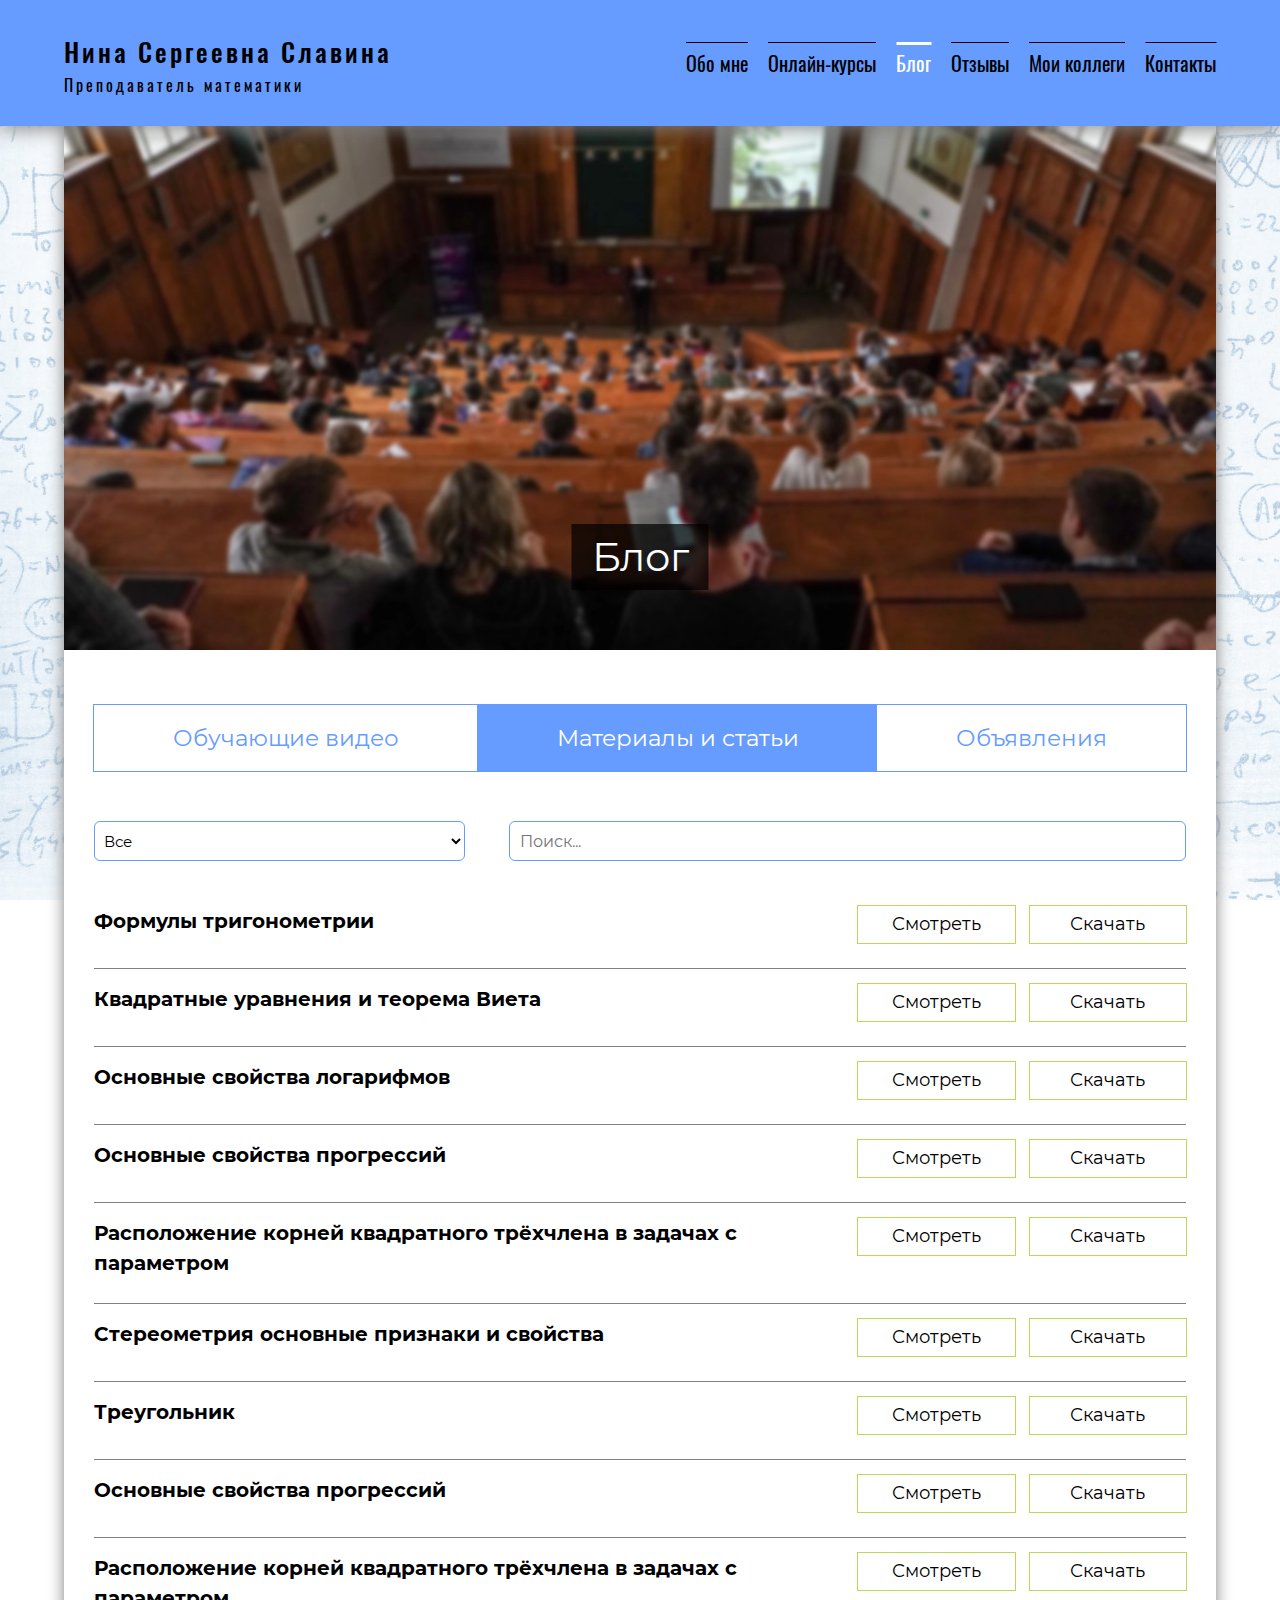
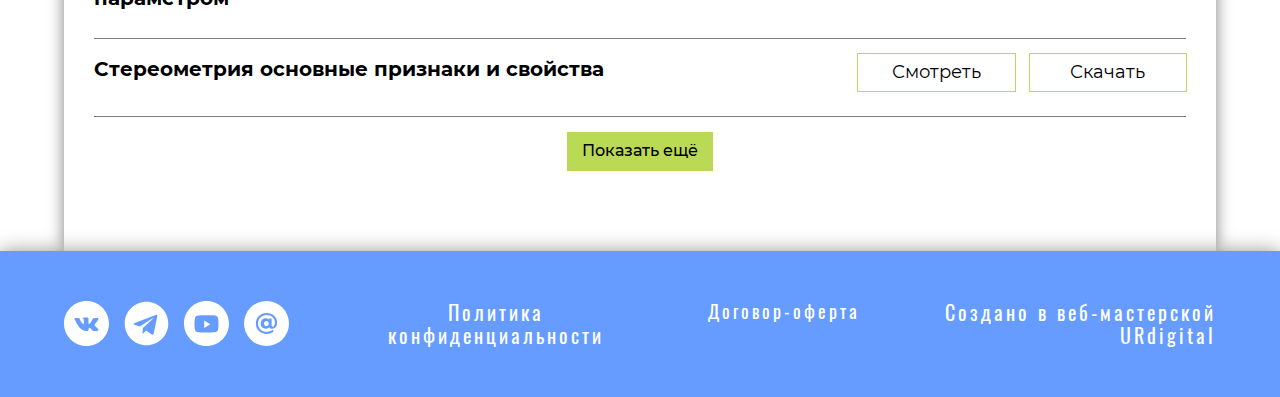
==== commit 85c854af: "added some changes" ====
--- a/blog.html
+++ b/blog.html
@@ -141,7 +141,17 @@
     </header>
     <main>
       <div class="main-info">
-        <div class="main-info__items">
+        <div class="main-info__items feedback-items">
+          <div class="feedback-photo-text">
+            <img
+              src="./img/feedback-back-6.webp"
+              width="300"
+              height="250"
+              alt="feedback-photo"
+              class="feedback-photo-back"
+            />
+            <p class="feedback-text">Блог</p>
+          </div>
           <div class="items__text-photo-wrap">
             <div class="text-photo-wrap__main-blog">
               <div class="blog-items">
@@ -151,6 +161,7 @@
                     <button class="tabs__btn tabs__btn_active">
                       Материалы и статьи
                     </button>
+                    <button class="tabs__btn">Объявления</button>
                   </div>
                   <div class="tabs__content">
                     <div class="tabs__pane">
@@ -1264,6 +1275,301 @@
                       <div id="docs" class="article-all"></div>
                       <button class="show-more-articles">Показать ещё</button>
                     </div>
+                    <div class="tabs__pane">
+                      <div class="filter-search-wrapper">
+                        <input
+                          type="text"
+                          id="search-notification"
+                          placeholder="Поиск..."
+                          class="search-field"
+                        />
+                      </div>
+                      <div id="notifications" class="notification-all">
+                        <div class="notification-wrapper" id="eleven_class">
+                          <div class="article-second-wrapper">
+                            <h2 class="notification-title">
+                              30.10.2022 Пробный ЕГЭ Схема проезда
+                            </h2>
+                            <div class="read-download">
+                              <a
+                                class="read-download-read"
+                                href="/documents/37/30.10.2022_probniy_ekzamen.pdf"
+                                target="_blank"
+                                >Смотреть</a
+                              >
+                              <a
+                                class="read-download-download"
+                                href="/documents/37/30.10.2022_probniy_ekzamen.pdf"
+                                download="/documents/37/30.10.2022_probniy_ekzamen.pdf"
+                                >Скачать</a
+                              >
+                            </div>
+                          </div>
+                          <div class="video-description__date doc-date">
+                            <span class="date-result-added">Добавлено: </span>
+                            <span class="date-result-digigts"
+                              >25 октября 2022 г. 14:49</span
+                            >
+                          </div>
+                        </div>
+
+                        <div class="notification-wrapper" id="eleven_class">
+                          <div class="article-second-wrapper">
+                            <h2 class="notification-title">
+                              Задачи на теорему о трех перпендикулярах
+                            </h2>
+                            <div class="read-download">
+                              <a
+                                class="read-download-read"
+                                href="/documents/28/Zadachi_na_teoremy_o_trex_perpendikulyarah.pdf"
+                                target="_blank"
+                                >Смотреть</a
+                              >
+                              <a
+                                class="read-download-download"
+                                href="/documents/28/Zadachi_na_teoremy_o_trex_perpendikulyarah.pdf"
+                                download="/documents/28/Zadachi_na_teoremy_o_trex_perpendikulyarah.pdf"
+                                >Скачать</a
+                              >
+                            </div>
+                          </div>
+                          <div class="video-description__date doc-date">
+                            <span class="date-result-added">Добавлено: </span>
+                            <span class="date-result-digigts"
+                              >9 сентября 2022 г. 21:08</span
+                            >
+                          </div>
+                        </div>
+
+                        <div class="notification-wrapper" id="eleven_class">
+                          <div class="article-second-wrapper">
+                            <h2 class="notification-title">
+                              Иррациональные неравенства
+                            </h2>
+                            <div class="read-download">
+                              <a
+                                class="read-download-read"
+                                href="/documents/27/Irracoionalnie_neravenstva.pdf"
+                                target="_blank"
+                                >Смотреть</a
+                              >
+                              <a
+                                class="read-download-download"
+                                href="/documents/27/Irracoionalnie_neravenstva.pdf"
+                                download="/documents/27/Irracoionalnie_neravenstva.pdf"
+                                >Скачать</a
+                              >
+                            </div>
+                          </div>
+                          <div class="video-description__date doc-date">
+                            <span class="date-result-added">Добавлено: </span>
+                            <span class="date-result-digigts"
+                              >9 сентября 2022 г. 20:57</span
+                            >
+                          </div>
+                        </div>
+
+                        <div class="notification-wrapper" id="eleven_class">
+                          <div class="article-second-wrapper">
+                            <h2 class="notification-title">
+                              Квадратные уравнения и теорема Виета
+                            </h2>
+                            <div class="read-download">
+                              <a
+                                class="read-download-read"
+                                href="/documents/26/Kvadratnie_uravneniya_i_teorema_Vieta.pdf"
+                                target="_blank"
+                                >Смотреть</a
+                              >
+                              <a
+                                class="read-download-download"
+                                href="/documents/26/Kvadratnie_uravneniya_i_teorema_Vieta.pdf"
+                                download="/documents/26/Kvadratnie_uravneniya_i_teorema_Vieta.pdf"
+                                >Скачать</a
+                              >
+                            </div>
+                          </div>
+                          <div class="video-description__date doc-date">
+                            <span class="date-result-added">Добавлено: </span>
+                            <span class="date-result-digigts"
+                              >9 сентября 2022 г. 20:56</span
+                            >
+                          </div>
+                        </div>
+
+                        <div class="notification-wrapper" id="eleven_class">
+                          <div class="article-second-wrapper">
+                            <h2 class="notification-title">
+                              Методы решения неравенств с простейшими функциями
+                            </h2>
+                            <div class="read-download">
+                              <a
+                                class="read-download-read"
+                                href="/documents/25/Metody_resheniya.pdf"
+                                target="_blank"
+                                >Смотреть</a
+                              >
+                              <a
+                                class="read-download-download"
+                                href="/documents/25/Metody_resheniya.pdf"
+                                download="/documents/25/Metody_resheniya.pdf"
+                                >Скачать</a
+                              >
+                            </div>
+                          </div>
+                          <div class="video-description__date doc-date">
+                            <span class="date-result-added">Добавлено: </span>
+                            <span class="date-result-digigts"
+                              >9 сентября 2022 г. 20:55</span
+                            >
+                          </div>
+                        </div>
+
+                        <div class="notification-wrapper" id="eleven_class">
+                          <div class="article-second-wrapper">
+                            <h2 class="notification-title">
+                              Объявление: организация занятий
+                            </h2>
+                            <div class="read-download">
+                              <a
+                                class="read-download-read"
+                                href="/documents/36/Organizaciya_zanyatii.pdf"
+                                target="_blank"
+                                >Смотреть</a
+                              >
+                              <a
+                                class="read-download-download"
+                                href="/documents/36/Organizaciya_zanyatii.pdf"
+                                download="/documents/36/Organizaciya_zanyatii.pdf"
+                                >Скачать</a
+                              >
+                            </div>
+                          </div>
+                          <div class="video-description__date doc-date">
+                            <span class="date-result-added">Добавлено: </span>
+                            <span class="date-result-digigts"
+                              >25 сентября 2022 г. 22:47</span
+                            >
+                          </div>
+                        </div>
+
+                        <div class="notification-wrapper" id="eleven_class">
+                          <div class="article-second-wrapper">
+                            <h2 class="notification-title">
+                              Основные свойства логарифмов
+                            </h2>
+                            <div class="read-download">
+                              <a
+                                class="read-download-read"
+                                href="/documents/24/Osnovniy_svoistva_logarifmov.pdf"
+                                target="_blank"
+                                >Смотреть</a
+                              >
+                              <a
+                                class="read-download-download"
+                                href="/documents/24/Osnovniy_svoistva_logarifmov.pdf"
+                                download="/documents/24/Osnovniy_svoistva_logarifmov.pdf"
+                                >Скачать</a
+                              >
+                            </div>
+                          </div>
+                          <div class="video-description__date doc-date">
+                            <span class="date-result-added">Добавлено: </span>
+                            <span class="date-result-digigts"
+                              >9 сентября 2022 г. 20:53</span
+                            >
+                          </div>
+                        </div>
+
+                        <div class="notification-wrapper" id="eleven_class">
+                          <div class="article-second-wrapper">
+                            <h2 class="notification-title">
+                              Основные свойства прогрессий
+                            </h2>
+                            <div class="read-download">
+                              <a
+                                class="read-download-read"
+                                href="/documents/23/Osnovnie_svoistva_progressiy.pdf"
+                                target="_blank"
+                                >Смотреть</a
+                              >
+                              <a
+                                class="read-download-download"
+                                href="/documents/23/Osnovnie_svoistva_progressiy.pdf"
+                                download="/documents/23/Osnovnie_svoistva_progressiy.pdf"
+                                >Скачать</a
+                              >
+                            </div>
+                          </div>
+                          <div class="video-description__date doc-date">
+                            <span class="date-result-added">Добавлено: </span>
+                            <span class="date-result-digigts"
+                              >9 сентября 2022 г. 20:53</span
+                            >
+                          </div>
+                        </div>
+
+                        <div class="notification-wrapper" id="eleven_class">
+                          <div class="article-second-wrapper">
+                            <h2 class="notification-title">
+                              Простейшие свойства правильного шестиугольника
+                            </h2>
+                            <div class="read-download">
+                              <a
+                                class="read-download-read"
+                                href="/documents/22/Prosteishie_svoistva.pdf"
+                                target="_blank"
+                                >Смотреть</a
+                              >
+                              <a
+                                class="read-download-download"
+                                href="/documents/22/Prosteishie_svoistva.pdf"
+                                download="/documents/22/Prosteishie_svoistva.pdf"
+                                >Скачать</a
+                              >
+                            </div>
+                          </div>
+                          <div class="video-description__date doc-date">
+                            <span class="date-result-added">Добавлено: </span>
+                            <span class="date-result-digigts"
+                              >9 сентября 2022 г. 20:52</span
+                            >
+                          </div>
+                        </div>
+
+                        <div class="notification-wrapper" id="eleven_class">
+                          <div class="article-second-wrapper">
+                            <h2 class="notification-title">
+                              Расположение корней квадратного трехчлена в
+                              задачах с параметром
+                            </h2>
+                            <div class="read-download">
+                              <a
+                                class="read-download-read"
+                                href="/documents/21/Raspologenie-corney.pdf"
+                                target="_blank"
+                                >Смотреть</a
+                              >
+                              <a
+                                class="read-download-download"
+                                href="/documents/21/Raspologenie-corney.pdf"
+                                download="/documents/21/Raspologenie-corney.pdf"
+                                >Скачать</a
+                              >
+                            </div>
+                          </div>
+                          <div class="video-description__date doc-date">
+                            <span class="date-result-added">Добавлено: </span>
+                            <span class="date-result-digigts"
+                              >9 сентября 2022 г. 20:51</span
+                            >
+                          </div>
+                        </div>
+                      </div>
+                      <button class="show-more-notification">
+                        Показать ещё
+                      </button>
+                    </div>
                   </div>
                 </div>
               </div>
@@ -1289,6 +1595,10 @@
                 <a
                   href="https://www.youtube.com/channel/UCtljxRy92SbRHNs7DqCZVHQ"
                   class="inside__lowest-link vk"
+                ></a>
+                <a
+                  href="mailto:slavinanina@list.ru, math@ninaslavina.ru, slavin.yaroslav@bk.ru"
+                  class="inside__lowest-link email"
                 ></a>
               </div>
             </div>
--- a/css/style.min.css
+++ b/css/style.min.css
@@ -1 +1,5400 @@
-@font-face {font-family: "Montserrat";src: url("../fonts/Montserrat-Light.eot");src: local("Montserrat Light"), local("Montserrat-Light"), url("../fonts/Montserrat-Light.eot?#iefix") format("embedded-opentype"), url("../fonts/Montserrat-Light.woff") format("woff"), url("../fonts/Montserrat-Light.ttf") format("truetype");font-weight: 300;font-style: normal;}@font-face {font-family: "Montserrat";src: url("../fonts/Montserrat-MediumItalic.eot");src: local("Montserrat Medium Italic"), local("Montserrat-MediumItalic"), url("../fonts/Montserrat-MediumItalic.eot?#iefix") format("embedded-opentype"), url("../fonts/Montserrat-MediumItalic.woff") format("woff"), url("../fonts/Montserrat-MediumItalic.ttf") format("truetype");font-weight: 500;font-style: italic;}@font-face {font-family: "Montserrat";src: url("../fonts/Montserrat-Thin.eot");src: local("Montserrat Thin"), local("Montserrat-Thin"), url("../fonts/Montserrat-Thin.eot?#iefix") format("embedded-opentype"), url("../fonts/Montserrat-Thin.woff") format("woff"), url("../fonts/Montserrat-Thin.ttf") format("truetype");font-weight: 100;font-style: normal;}@font-face {font-family: "Montserrat";src: url("../fonts/Montserrat-ExtraLightItalic.eot");src: local("Montserrat ExtraLight Italic"), local("Montserrat-ExtraLightItalic"), url("../fonts/Montserrat-ExtraLightItalic.eot?#iefix") format("embedded-opentype"), url("../fonts/Montserrat-ExtraLightItalic.woff") format("woff"), url("../fonts/Montserrat-ExtraLightItalic.ttf") format("truetype");font-weight: 200;font-style: italic;}@font-face {font-family: "Montserrat";src: url("../fonts/Montserrat-BoldItalic.eot");src: local("Montserrat Bold Italic"), local("Montserrat-BoldItalic"), url("../fonts/Montserrat-BoldItalic.eot?#iefix") format("embedded-opentype"), url("../fonts/Montserrat-BoldItalic.woff") format("woff"), url("../fonts/Montserrat-BoldItalic.ttf") format("truetype");font-weight: bold;font-style: italic;}@font-face {font-family: "Montserrat";src: url("../fonts/Montserrat-SemiBold.eot");src: local("Montserrat SemiBold"), local("Montserrat-SemiBold"), url("../fonts/Montserrat-SemiBold.eot?#iefix") format("embedded-opentype"), url("../fonts/Montserrat-SemiBold.woff") format("woff"), url("../fonts/Montserrat-SemiBold.ttf") format("truetype");font-weight: 600;font-style: normal;}@font-face {font-family: "Montserrat";src: url("../fonts/Montserrat-ExtraLight.eot");src: local("Montserrat ExtraLight"), local("Montserrat-ExtraLight"), url("../fonts/Montserrat-ExtraLight.eot?#iefix") format("embedded-opentype"), url("../fonts/Montserrat-ExtraLight.woff") format("woff"), url("../fonts/Montserrat-ExtraLight.ttf") format("truetype");font-weight: 200;font-style: normal;}@font-face {font-family: "Montserrat";src: url("../fonts/Montserrat-ExtraBoldItalic.eot");src: local("Montserrat ExtraBold Italic"), local("Montserrat-ExtraBoldItalic"), url("../fonts/Montserrat-ExtraBoldItalic.eot?#iefix") format("embedded-opentype"), url("../fonts/Montserrat-ExtraBoldItalic.woff") format("woff"), url("../fonts/Montserrat-ExtraBoldItalic.ttf") format("truetype");font-weight: 800;font-style: italic;}@font-face {font-family: "Montserrat";src: url("../fonts/Montserrat-Italic.eot");src: local("Montserrat Italic"), local("Montserrat-Italic"), url("../fonts/Montserrat-Italic.eot?#iefix") format("embedded-opentype"), url("../fonts/Montserrat-Italic.woff") format("woff"), url("../fonts/Montserrat-Italic.ttf") format("truetype");font-weight: normal;font-style: italic;}@font-face {font-family: "Montserrat";src: url("../fonts/Montserrat-Bold.eot");src: local("Montserrat Bold"), local("Montserrat-Bold"), url("../fonts/Montserrat-Bold.eot?#iefix") format("embedded-opentype"), url("../fonts/Montserrat-Bold.woff") format("woff"), url("../fonts/Montserrat-Bold.ttf") format("truetype");font-weight: bold;font-style: normal;}@font-face {font-family: "Montserrat";src: url("../fonts/Montserrat-LightItalic.eot");src: local("Montserrat Light Italic"), local("Montserrat-LightItalic"), url("../fonts/Montserrat-LightItalic.eot?#iefix") format("embedded-opentype"), url("../fonts/Montserrat-LightItalic.woff") format("woff"), url("../fonts/Montserrat-LightItalic.ttf") format("truetype");font-weight: 300;font-style: italic;}@font-face {font-family: "Montserrat";src: url("../fonts/Montserrat-BlackItalic.eot");src: local("Montserrat Black Italic"), local("Montserrat-BlackItalic"), url("../fonts/Montserrat-BlackItalic.eot?#iefix") format("embedded-opentype"), url("../fonts/Montserrat-BlackItalic.woff") format("woff"), url("../fonts/Montserrat-BlackItalic.ttf") format("truetype");font-weight: 900;font-style: italic;}@font-face {font-family: "Montserrat";src: url("../fonts/Montserrat-SemiBoldItalic.eot");src: local("Montserrat SemiBold Italic"), local("Montserrat-SemiBoldItalic"), url("../fonts/Montserrat-SemiBoldItalic.eot?#iefix") format("embedded-opentype"), url("../fonts/Montserrat-SemiBoldItalic.woff") format("woff"), url("../fonts/Montserrat-SemiBoldItalic.ttf") format("truetype");font-weight: 600;font-style: italic;}@font-face {font-family: "Montserrat";src: url("../fonts/Montserrat-Regular.eot");src: local("Montserrat Regular"), local("Montserrat-Regular"), url("../fonts/Montserrat-Regular.eot?#iefix") format("embedded-opentype"), url("../fonts/Montserrat-Regular.woff") format("woff"), url("../fonts/Montserrat-Regular.ttf") format("truetype");font-weight: normal;font-style: normal;}@font-face {font-family: "Montserrat";src: url("../fonts/Montserrat-Medium.eot");src: local("Montserrat Medium"), local("Montserrat-Medium"), url("../fonts/Montserrat-Medium.eot?#iefix") format("embedded-opentype"), url("../fonts/Montserrat-Medium.woff") format("woff"), url("../fonts/Montserrat-Medium.ttf") format("truetype");font-weight: 500;font-style: normal;}@font-face {font-family: "Montserrat";src: url("../fonts/Montserrat-ExtraBold.eot");src: local("Montserrat ExtraBold"), local("Montserrat-ExtraBold"), url("../fonts/Montserrat-ExtraBold.eot?#iefix") format("embedded-opentype"), url("../fonts/Montserrat-ExtraBold.woff") format("woff"), url("../fonts/Montserrat-ExtraBold.ttf") format("truetype");font-weight: 800;font-style: normal;}@font-face {font-family: "Montserrat";src: url("../fonts/Montserrat-Black.eot");src: local("Montserrat Black"), local("Montserrat-Black"), url("../fonts/Montserrat-Black.eot?#iefix") format("embedded-opentype"), url("../fonts/Montserrat-Black.woff") format("woff"), url("../fonts/Montserrat-Black.ttf") format("truetype");font-weight: 900;font-style: normal;}@font-face {font-family: "Montserrat";src: url("../fonts/Montserrat-ThinItalic.eot");src: local("Montserrat Thin Italic"), local("Montserrat-ThinItalic"), url("../fonts/Montserrat-ThinItalic.eot?#iefix") format("embedded-opentype"), url("../fonts/Montserrat-ThinItalic.woff") format("woff"), url("../fonts/Montserrat-ThinItalic.ttf") format("truetype");font-weight: 100;font-style: italic;}@font-face {font-family: "Oswald";src: url("../fonts/Oswald-SemiBold.eot");src: local("Oswald SemiBold"), local("Oswald-SemiBold"), url("../fonts/Oswald-SemiBold.eot?#iefix") format("embedded-opentype"), url("../fonts/Oswald-SemiBold.woff") format("woff"), url("../fonts/Oswald-SemiBold.ttf") format("truetype");font-weight: 600;font-style: normal;}@font-face {font-family: "Oswald";src: url("../fonts/Oswald-ExtraLight.eot");src: local("Oswald ExtraLight"), local("Oswald-ExtraLight"), url("../fonts/Oswald-ExtraLight.eot?#iefix") format("embedded-opentype"), url("../fonts/Oswald-ExtraLight.woff") format("woff"), url("../fonts/Oswald-ExtraLight.ttf") format("truetype");font-weight: 200;font-style: normal;}@font-face {font-family: "Oswald";src: url("../fonts/Oswald-Light.eot");src: local("Oswald Light"), local("Oswald-Light"), url("../fonts/Oswald-Light.eot?#iefix") format("embedded-opentype"), url("../fonts/Oswald-Light.woff") format("woff"), url("../fonts/Oswald-Light.ttf") format("truetype");font-weight: 300;font-style: normal;}@font-face {font-family: "Oswald";src: url("../fonts/Oswald-Bold.eot");src: local("Oswald Bold"), local("Oswald-Bold"), url("../fonts/Oswald-Bold.eot?#iefix") format("embedded-opentype"), url("../fonts/Oswald-Bold.woff") format("woff"), url("../fonts/Oswald-Bold.ttf") format("truetype");font-weight: bold;font-style: normal;}@font-face {font-family: "Oswald";src: url("../fonts/Oswald-Regular.eot");src: local("Oswald Regular"), local("Oswald-Regular"), url("../fonts/Oswald-Regular.eot?#iefix") format("embedded-opentype"), url("../fonts/Oswald-Regular.woff") format("woff"), url("../fonts/Oswald-Regular.ttf") format("truetype");font-weight: normal;font-style: normal;}@font-face {font-family: "Oswald";src: url("../fonts/Oswald-Medium.eot");src: local("Oswald Medium"), local("Oswald-Medium"), url("../fonts/Oswald-Medium.eot?#iefix") format("embedded-opentype"), url("../fonts/Oswald-Medium.woff") format("woff"), url("../fonts/Oswald-Medium.ttf") format("truetype");font-weight: 500;font-style: normal;}ul {list-style: none;}* {margin: 0;padding: 0;word-wrap: break-word;box-sizing: border-box;}a {text-decoration: none;}body {margin-left: auto;margin-right: auto;margin-top: 0px;padding: 0px;min-width: 320px;background-color: #ffffff;display: flex;flex-direction: column;min-height: 100vh;overflow-x: hidden;font-family: "Montserrat";position: relative;background-image: url("../img/math-desk-light.jpg");background-repeat: no-repeat;background-size: cover;background-attachment: fixed;}html {overflow-x: hidden;}main {flex-grow: 1;}.footer {flex-shrink: 0;}h, h2, h3, p {margin: 0px;padding: 0px;}.main-info {min-width: 320px;margin: 0 auto;padding-left: 0px;padding-right: 0px;}.upper-menu {position: fixed;top: 0px;left: 0px;display: flex;flex-direction: row;justify-content: center;width: 100%;background-color: #669cff;z-index: 20;box-shadow: 0px 2px 20px 0px gray;transition-property: transform;transition-duration: 0.5s;color: #000000;}.wrap-sec {width: 90%;max-width: 1300px;background-color: #669cff;display: flex;flex-direction: row;justify-content: space-between;margin-left: auto;margin-right: auto;}.upper-menu__list-menu {box-sizing: border-box;display: flex;flex-direction: row;flex-wrap: wrap;justify-content: flex-start;align-items: center;align-content: center;height: 68px;position: relative;background-color: #669cff;width: 100%;}.shift__down {display: none;position: absolute;left: 0px;top: 100%;width: inherit;height: 120px;background-color: #ffffff;border-top: 2px solid #00000029;}@media (min-width: 660px) {.upper-menu__list-menu {height: 80px;align-content: center;}}@media (min-width: 960px) {.upper-menu__list-menu {height: 126px;max-width: 1200px;width: auto;}}.list-menu__logo {font-weight: bold;font-size: 20px;color: #000000;text-transform: uppercase;}#menu__toggle {opacity: 0;pointer-events: none;}.menu__btn {display: inline-block;position: static;top: 16px;right: 32px;width: 27px;height: 27px;cursor: pointer;z-index: 20;}@media (min-width: 660px) {.menu__btn {top: 22px;}}@media (min-width: 960px) {.menu__btn {display: none;}}.bar1, .bar2, .bar3 {display: flex;width: 27px;height: 3px;background-color: #000000;margin: 6px 0;transition: 0.2s;}.change1 {-webkit-transform: rotate(-45deg) translate(-4px, 20px);transform: rotate(-45deg) translate(-3px, 8px);}.change2 {opacity: 0;}.change3 {-webkit-transform: rotate(45deg) translate(0px, 0px);transform: rotate(45deg) translate(-5px, -9px);}.menu__box {display: block;position: fixed;visibility: hidden;text-align: center;z-index: 20;opacity: 0;top: 0%;left: 0%;width: 100%;margin-top: 68px;padding: 0px;box-sizing: border-box;padding-bottom: 15px;list-style: none;background-color: #669cff;transition-duration: 0.25s;box-shadow: 0px 6px 8px -4px #000000;}.show-box {visibility: visible;opacity: 1;}.list-menu__hamburger-menu {display: flex;flex-direction: row;flex-wrap: wrap;justify-content: space-between;align-items: center;align-content: center;box-sizing: border-box;width: 100%;}@media (min-width: 960px) {.menu__box, .list-menu__hamburger-menu {display: none;}}.menu__item {display: block;padding-bottom: 15px;padding-top: 10px;box-sizing: border-box;padding-left: 20px;padding-right: 20px;color: #000000;font-family: "Oswald";font-size: 20px;font-weight: 400;text-decoration: none;transition-property: text-shadow;transition-duration: 250ms;position: relative;}.menu__item:hover {color: #ffffff;}.menu__item::after {background-color: #000000;display: block;position: absolute;content: "";height: 3px;width: 30%;top: 0px;left: 50%;-webkit-transition: width 0.2s ease-in-out;-moz--transition: width 0.2s ease-in-out;transition: width 0.2s ease-in-out;-webkit-transform: translateX(-50%);-moz-transform: translateX(-50%);transform: translateX(-50%);}.menu__item:hover::after, .menu__item:focus::after {background-color: #ffffff;}.box__enter {padding-top: 20px;padding-bottom: 0px;}.rules__enter {padding-top: 20px;padding-bottom: 0px;}.inside__links {width: 100%;display: flex;flex-direction: row;justify-content: center;align-items: center;align-content: center;box-sizing: border-box;align-self: center;margin-bottom: 30px;color: #ffffff;font-size: 14px;font-weight: 400;}@media (min-width: 660px) {.inside__links {width: 90%;margin-bottom: 40px;flex-direction: column;justify-content: space-between;font-size: 16px;width: auto;}.links-center {text-align: center;}}@media (min-width: 960px) {.inside__links {font-size: 18px;width: 25%;margin-bottom: 20px;margin-top: 20px;}.links-center {text-align: right;}}.social {display: flex;flex-direction: column;justify-content: center;align-items: center;align-content: center;box-sizing: border-box;text-decoration: none;color: #1066aa;font-size: 13px;}.links__social {display: flex;flex-direction: row;justify-content: space-between;align-items: center;align-content: center;box-sizing: border-box;width: 100px;}h1 {margin: 0px !important;padding: 0px;}.low-info {width: 100%;box-shadow: 0px 2px 20px 0px gray;background-color: #669cff;}.low-info__inside {display: flex;flex-direction: column;justify-content: center;align-items: center;align-content: center;padding-top: 20px;padding-bottom: 36px;box-sizing: border-box;width: 320px;margin-left: auto;margin-right: auto;}@media (min-width: 660px) {.low-info__inside {width: 100%;max-width: 660px;flex-direction: row;justify-content: space-between;align-items: flex-start;}}@media (min-width: 960px) {.low-info__inside {width: 90%;max-width: 1300px;padding-top: 30px;padding-bottom: 10px;}}.main-info__items {display: flex;flex-direction: row;flex-wrap: wrap;justify-content: space-between;box-sizing: border-box;padding-top: 68px;background-color: rgba(255, 255, 255, 0.8);width: 100%;max-width: 1300px;margin-left: auto;margin-right: auto;box-shadow: 0px 0px 15px 0px gray;}@media (min-width: 660px) {.main-info__items {padding-top: 130px;background-color: rgba(255, 255, 255, 1);width: 90%;}}@media (min-width: 960px) {.main-info__items {padding-top: 200px;}}.center {width: 100%;margin: auto;}.link-item__image {filter: brightness(60%);}.image-bigger {display: none;}@media (min-width: 960px) {.link-item__image {display: none;}.image-bigger {display: inline-block;filter: brightness(60%);}}.items__about-company {display: flex;flex-direction: row;flex-wrap: wrap;justify-content: center;padding-top: 20px;box-sizing: border-box;width: 100%;}.about-inner-wrap {display: flex;flex-direction: column;flex-wrap: wrap;justify-content: center;align-content: center;align-items: center;}@media (min-width: 660px) {.items__about-company {margin-left: auto;margin-right: auto;}}@media (min-width: 960px) {.items__about-company {width: 100%;}.about-inner-wrap {width: 100%;max-width: 1200px;flex-direction: row;justify-content: space-between;align-items: flex-start;}}.about-company__text {display: flex;flex-direction: row;justify-content: center;flex-wrap: wrap;width: 100%;margin-right: auto;margin-left: auto;max-width: 1200px;font-family: "Fira Sans", sans-serif;font-size: 18px;padding: 40px 10px 40px 10px;line-height: 1.5;font-weight: 100;text-transform: uppercase;color: #000000;text-align: center;}@media (min-width: 660px) {.about-company__text {font-size: 20px;padding: 40px 15px 40px 15px;}}@media (min-width: 960px) {.about-company__text {font-size: 22px;padding: 50px 15px 50px 15px;}}.about-company__deeper {display: flex;flex-direction: row;flex-wrap: wrap;justify-content: space-between;box-sizing: border-box;align-items: baseline;align-content: center;font-family: "Fira Sans", sans-serif;font-size: 10px;font-weight: 500;font-weight: bold;text-transform: uppercase;color: #000000;width: 94px;}@media (min-width: 660px) {.about-company__deeper {font-size: 12px;width: 104px;}}@media (min-width: 960px) {.about-company__deeper {font-size: 14px;width: 70%;justify-content: flex-start;margin-left: auto;}.deeper__image {margin-left: 16px;}}.items__news {display: flex;flex-direction: column;flex-wrap: wrap;justify-content: center;align-content: center;align-items: center;box-sizing: border-box;width: 100%;}.news__title {font-family: "Fira Sans", sans-serif;font-size: 16px;font-weight: 600;text-transform: uppercase;padding-bottom: 20px;font-weight: bold;color: #000000;padding-right: 15px;padding-left: 15px;}.news__img {margin-left: auto;margin-right: auto;margin-bottom: 20px;object-fit: cover;width: 100%;height: auto;}@media (min-width: 660px) {.img--half {width: 49%;max-height: 300px;margin-left: 0px;margin-right: 0px;}.img--full {max-height: 300px;}.news__img {margin-bottom: 15px;}}@media (min-width: 960px) {.news__img {margin-bottom: 20px;}}.news__deeper {display: flex;flex-direction: row;flex-wrap: wrap;justify-content: center;align-items: center;align-content: center;font-family: "Fira Sans", sans-serif;font-size: 10px;font-weight: 600;text-transform: uppercase;color: #000000;margin-bottom: 31px;background-color: transparent;border: none;outline: none;cursor: pointer;}@media (min-width: 960px) {.news__deeper {margin-bottom: 77px;font-size: 14px;}}.items__form {display: flex;flex-direction: row;flex-wrap: wrap;justify-content: center;margin-top: 20px;padding-right: 15px;padding-left: 15px;box-sizing: border-box;margin-left: auto;margin-right: auto;width: 100%;padding-bottom: 40px;}@media (min-width: 960px) {.items__form {width: 100%;max-width: 1200px;margin-top: 60px;}}.enter-title {display: flex;flex-direction: row;justify-content: center;align-items: center;align-content: center;flex-wrap: wrap;font-style: normal;font-weight: 300;font-size: 16px;text-align: center;background-color: rgb(255, 255, 255, 0.3);width: 100%;padding: 20px 5px 20px 5px;box-sizing: border-box;color: #000000;border-top-left-radius: 6px;border-top-right-radius: 6px;}@media (min-width: 960px) {.enter-title {font-size: 20px;}}.popup-options {display: flex;flex-direction: column;justify-content: center;align-items: flex-start;flex-wrap: wrap;margin-bottom: 20px;box-sizing: border-box;padding-top: 30px;padding-bottom: 30px;border: 1px solid rgb(255, 255, 255, 0.3);border-bottom-left-radius: 6px;border-bottom-right-radius: 6px;width: 100%;}.popup-item {display: flex;flex-direction: column;justify-content: center;align-items: center;flex-wrap: wrap;width: 100%;}.popup-item-products {display: flex;flex-direction: row;justify-content: flex-start;align-items: center;align-content: center;flex-wrap: wrap;box-sizing: border-box;width: 90%;margin-bottom: 20px;}@media (min-width: 960px) {.popup-options {justify-content: space-between;}}.popup-field {display: flex;flex-direction: column;justify-content: center;align-items: flex-start;flex-wrap: wrap;width: 100%;position: relative;padding-top: 15px;}.popup-field-products {display: flex;flex-direction: row;justify-content: center;align-items: center;align-content: center;flex-wrap: wrap;position: relative;font-weight: 300;font-size: 16px;color: #000000;}@media (min-width: 960px) {.popup-field-products {font-size: 20px;}}.cast-radio, .cast-checkbox {position: absolute;z-index: -1;opacity: 0;top: 0px;right: 0px;}.cast-radio + label, .cast-checkbox + label {display: flex;align-items: center;user-select: none;}.cast-radio + label::before {content: "";display: flex;width: 1em;height: 1em;flex-shrink: 0;flex-grow: 0;border: 1px solid #adb5bd;border-radius: 50%;margin-right: 0.5em;background-repeat: no-repeat;background-position: center center;background-size: 50% 50%;}.cast-checkbox + label::before {content: "";display: flex;width: 1em;height: 1em;flex-shrink: 0;flex-grow: 0;border: 1px solid #adb5bd;margin-right: 0.5em;background-repeat: no-repeat;background-position: center center;background-size: cover;}.cast-radio:not(:disabled):active + label::before {background-color: #669cff;border-color: #669cff;}.cast-radio:focus:not(:checked) + label::before {border-color: #669cff;}.cast-radio:checked + label::before {border-color: #669cff;background-image: url("../img/circle.svg");background-repeat: no-repeat;background-size: 50%;background-position: center;}.cast-radio:disabled + label::before {background-color: #e9ecef;}.cast-checkbox:not(:disabled):active + label::before {background-color: #669cff;border-color: #669cff;}.cast-checkbox:focus:not(:checked) + label::before {border-color: #669cff;}.cast-checkbox:checked + label::before {border-color: #669cff;background-image: url("../img/checked.svg");background-repeat: no-repeat;background-size: cover;background-position: center;}.cast-checkbox:disabled + label::before {background-color: #e9ecef;}.title-field {width: 90%;font-weight: 300;font-size: 16px;color: #000000;padding-bottom: 4px;margin-left: auto;margin-right: auto;}@media (min-width: 960px) {.title-field {font-size: 20px;}}.enter-field {background-color: transparent;border: none;outline: none;margin-bottom: 20px;width: 90%;margin-left: auto;margin-right: auto;height: 32px;box-sizing: border-box;padding-left: 15px;padding-right: 15px;box-shadow: 0px 0px 0px 1px rgb(255, 255, 255, 0.3);font-size: 16px;color: #000000;font-family: "Fira Sans", sans-serif;position: relative;}@media (min-width: 960px) {.enter-field {font-size: 20px;height: 40px;}}.popup-options-products {display: flex;flex-direction: row;justify-content: center;align-items: flex-start;flex-wrap: wrap;margin-bottom: 20px;box-sizing: border-box;padding-top: 30px;padding-bottom: 30px;width: 100%;border: 1px solid rgb(255, 255, 255, 0.3);border-bottom-left-radius: 6px;border-bottom-right-radius: 6px;position: relative;}@media (min-width: 660px) {.popup-options-products {margin-bottom: 0px;min-height: 460px;}.popup-options {margin-bottom: 0px;min-height: 460px;justify-content: space-between;}}@media (min-width: 960px) {.popup-options-products {height: 560px;}.popup-options {height: 560px;}}.name-field {background-color: transparent;border: none;outline: none;margin-bottom: 20px;width: 90%;margin-left: auto;margin-right: auto;height: 32px;box-sizing: border-box;padding-left: 15px;padding-right: 15px;box-shadow: 0px 0px 0px 1px rgb(255, 255, 255, 0.3);font-size: 16px;color: #000000;font-family: "Fira Sans", sans-serif;position: relative;}@media (min-width: 960px) {.name-field {font-size: 20px;height: 40px;}}.enter-field:focus, .name-field:focus {background-color: #14a5da1f;}.button-wrap {display: flex;flex-direction: column;transform: rotatex(10deg);animation: rotateAngle 3s linear infinite;width: 100%;}.enter-profile-button {display: flex;flex-direction: row;justify-content: center;align-items: center;align-content: center;position: relative;margin: 0.5em 0;padding: 0.8em 2.2em;cursor: pointer;background: #ffffff;border: none;border-radius: 0.4em;text-transform: uppercase;font-size: 18px;font-family: "Fira Sans", sans-serif;font-weight: 500;letter-spacing: 0.04em;mix-blend-mode: color-dodge;perspective: 500px;transform-style: preserve-3d;color: #000000;outline: none;width: 100%;}@media (min-width: 660px) {.enter-profile-button {width: 50%;font-size: 20px;}.button-wrap {flex-direction: row;justify-content: center;}}.enter-profile-button:before, .enter-profile-button:after {--z: 0px;position: absolute;top: 0;left: 0;display: block;content: "";width: 100%;height: 100%;opacity: 0;mix-blend-mode: inherit;border-radius: inherit;transform-style: preserve-3d;transform: translate3d( calc(var(--z) * 0px), calc(var(--z) * 0px), calc(var(--z) * 0px) );}.enter-profile-button:after {background-color: #5d00ff;}.enter-profile-button:before {background-color: #ff1731;}.enter-profile-button:hover {background-color: #fff65b;transition: background 0.3s 0.1s;}.enter-profile-button:hover:before {--z: 0.04;animation: translateWobble 2.2s ease forwards;}.enter-profile-button:hover:after {--z: -0.06;animation: translateWobble 2.2s ease forwards;}.inner-text-wrap {mix-blend-mode: none;display: block;}@keyframes rotateAngle {0% {transform: rotateY(0deg) rotateX(5deg);animation-timing-function: cubic-bezier(0.61, 1, 0.88, 1);}25% {transform: rotateY(10deg) rotateX(5deg);}50% {transform: rotateY(0deg) rotateX(5deg);animation-timing-function: cubic-bezier(0.61, 1, 0.88, 1);}75% {transform: rotateY(-10deg) rotateX(5deg);}100% {transform: rotateY(0deg) rotateX(5deg);}}@keyframes translateWobble {0% {opacity: 0;transform: translate3d( calc(var(--z) * 0px), calc(var(--z) * 0px), calc(var(--z) * 0px) );}16% {transform: translate3d( calc(var(--z) * 160px), calc(var(--z) * 160px), calc(var(--z) * 160px) );}28% {opacity: 1;transform: translate3d( calc(var(--z) * 70px), calc(var(--z) * 70px), calc(var(--z) * 70px) );}44% {transform: translate3d( calc(var(--z) * 130px), calc(var(--z) * 130px), calc(var(--z) * 130px) );}59% {transform: translate3d( calc(var(--z) * 85px), calc(var(--z) * 85px), calc(var(--z) * 85px) );}73% {transform: translate3d( calc(var(--z) * 110px), calc(var(--z) * 110px), calc(var(--z) * 110px) );}88% {opacity: 1;transform: translate3d( calc(var(--z) * 90px), calc(var(--z) * 90px), calc(var(--z) * 90px) );}100% {opacity: 1;transform: translate3d( calc(var(--z) * 100px), calc(var(--z) * 100px), calc(var(--z) * 100px) );}}@media (min-width: 960px) {.enter-profile-button {font-size: 24px;}}.registration {display: flex;flex-direction: row;justify-content: center;flex-wrap: wrap;align-items: baseline;}.registration-text {margin-right: 10px;font-style: normal;font-weight: 400;font-size: 14px;color: #84859e;}.registration-link {color: #2931ff;text-decoration: none;font-size: 14px;font-weight: 700;}.enter-field-area {border: none;box-sizing: border-box;font-size: 10px;outline: none;width: 100%;padding-left: 15px;padding-right: 15px;padding-top: 15px;box-shadow: 0px 0px 0px 1px #e76400;background-color: transparent;border: none;outline: none;width: 90%;margin-left: auto;margin-right: auto;box-shadow: 0px 0px 0px 1px rgb(255, 255, 255, 0.3);font-size: 16px;color: #000000;font-family: "Fira Sans", sans-serif;resize: none;}.enter-field-area:focus {background-color: #14a5da1f;}@media (min-width: 960px) {.enter-field-area {font-size: 20px;}}.orange-field {color: #e76400;}.form__inner {width: 100%;box-sizing: border-box;position: relative;border-radius: 6px;font-family: "Fira Sans", sans-serif;perspective: 1500px;}@media (min-width: 660px) {.double-wrap {display: flex;flex-direction: row;justify-content: space-between;flex-wrap: wrap;width: 100%;margin-bottom: 20px;}.wrap-option-items {width: 49%;}}@media (min-width: 960px) {.form__inner {width: 100%;max-width: 1200px;}.wrap-option-items {width: 32%;}}.inside__title {display: flex;flex-direction: row;justify-content: center;flex-wrap: wrap;align-items: center;padding-bottom: 10px;}@media (min-width: 960px) {.inside__title {padding-bottom: 20px;}}.inside__adress {display: flex;flex-direction: row;justify-content: center;align-items: center;align-content: center;flex-wrap: wrap;align-items: center;padding-bottom: 20px;text-align: center;font-size: 14px;}@media (min-width: 960px) {.inside__adress {padding-bottom: 60px;}}p {margin: 0px;padding: 0px;}.inside__tel {display: flex;flex-direction: row;justify-content: center;align-items: center;align-content: center;flex-wrap: wrap;align-items: center;padding-bottom: 26px;text-align: center;font-size: 14px;color: #000000;}.inside__link-item {display: flex;flex-direction: row;justify-content: center;align-items: center;align-content: center;flex-wrap: wrap;align-items: center;padding-bottom: 8px;text-align: center;font-size: 14px;color: #000000;}.links__title {display: flex;flex-direction: row;justify-content: center;align-items: center;align-content: center;flex-wrap: wrap;align-items: center;padding-bottom: 20px;font-size: 14px;font-weight: normal;}.inside__subscribe {display: flex;flex-direction: column;justify-content: center;align-items: center;align-content: center;box-sizing: border-box;align-self: center;padding-top: 40px;width: 320px;padding-left: 15px;padding-right: 15px;}@media (min-width: 660px) {.inside__subscribe {padding-left: 0px;padding-right: 0px;}}@media (min-width: 960px) {.inside__subscribe {padding-top: 0px;align-items: flex-start;width: auto;}}.subscribe__title {display: flex;flex-direction: row;justify-content: center;align-items: center;align-content: center;flex-wrap: wrap;align-items: center;padding-bottom: 15px;font-size: 14px;font-weight: normal;}.footer-form {display: flex;flex-direction: row;justify-content: center;align-items: center;align-content: center;flex-wrap: wrap;align-items: center;width: 320px;}@media (min-width: 960px) {.footer-form {width: 370px;justify-content: space-between;}}.button__subscribe {border-radius: 2px;border: none;outline: none;background-color: #14a5da;color: #fff;font-style: normal;font-weight: 500;font-size: 14px;cursor: pointer;width: 65px;height: 30px;margin-left: 10px;}.field__place {background-color: #f1f4fb;border: none;border-radius: 2px;outline: none;box-sizing: border-box;padding-left: 15px;padding-right: 15px;font-size: 10px;width: 215px;height: 30px;}@media (min-width: 960px) {.field__place {width: 290px;justify-content: space-between;}}.field__place:focus {background-color: #14a5da1f;}.low-info__lowest {display: flex;flex-direction: column;justify-content: space-between;align-items: center;align-content: center;flex-wrap: wrap;box-sizing: border-box;width: 100%;max-width: 1300px;margin-left: auto;margin-right: auto;padding-left: 10px;padding-right: 10px;padding-top: 30px;padding-bottom: 30px;}@media (min-width: 660px) {.low-info__lowest {width: 90%;padding-left: 0px;padding-right: 0px;}}@media (min-width: 960px) {.low-info__lowest {flex-direction: row;padding-left: 0px;padding-right: 0px;align-items: flex-start;}}.lowest__inside {width: 100%;display: flex;flex-direction: row;margin-bottom: 30px;justify-content: center;align-items: center;align-content: center;flex-wrap: wrap;box-sizing: border-box;}@media (min-width: 660px) {.lowest__inside {margin-bottom: 40px;width: auto;}}@media (min-width: 960px) {.lowest__inside {width: 25%;margin-bottom: 20px;margin-top: 20px;}.cont-left {align-items: flex-start;}}.social-wrap-message {display: flex;flex-direction: column;justify-content: center;align-items: center;align-content: center;flex-wrap: wrap;color: #ffffff;}.tel-soc-wrap {display: flex;flex-direction: row;justify-content: center;align-items: center;align-content: center;flex-wrap: wrap;}.the-tel-down {font-size: 16px;text-decoration: none;color: #ffffff;align-self: flex-end;margin-bottom: 5px;font-weight: 400;font-family: "Montserrat";}.inside__lowest-link {display: flex;flex-direction: row;justify-content: center;align-items: center;align-content: center;width: 40px;height: 40px;margin-right: 10px;}.inside__lowest-link:last-child {margin-right: 0px;}@media (min-width: 660px) {.inside__lowest-link {width: 45px;height: 45px;margin-right: 15px;}}.whatsapp {background-image: url(../img/vk_black_logo_icon_147058.svg);background-repeat: no-repeat;background-size: cover;}.telegram {background-image: url(../img/telegram_logo_icon_144811.svg);background-repeat: no-repeat;background-size: cover;}.vk {background-image: url(../img/youtube_black_logo_icon_147044.svg);background-repeat: no-repeat;background-size: cover;}.privacy-button {display: flex;flex-direction: row;justify-content: center;background-color: transparent;border: none;outline: none;color: #ffffff;cursor: pointer;font-family: "Oswald";font-size: 16px;font-weight: 400;letter-spacing: 3px;}.contract-button {display: flex;flex-direction: row;justify-content: center;background-color: transparent;border: none;outline: none;color: #ffffff;cursor: pointer;font-family: "Oswald";font-size: 16px;font-weight: 400;letter-spacing: 3px;}.news__images {display: flex;flex-direction: column;flex-wrap: wrap;justify-content: center;align-content: center;align-items: center;padding-top: 20px;box-sizing: border-box;width: 100%;padding-left: 15px;padding-right: 15px;}@media (min-width: 660px) {.news__images {padding-left: 0px;padding-right: 0px;width: 660px;flex-direction: row;justify-content: space-between;}.privacy-button {font-size: 18px;}.contract-button {font-size: 18px;}.the-tel-down {font-size: 18px;align-self: flex-start;}}@media (min-width: 960px) {.news__images {width: 100%;max-width: 1200px;padding-left: 15px;padding-right: 15px;margin-bottom: 30px;flex-direction: row;justify-content: space-between;}.the-tel-down {font-size: 20px;}}.news__images-second {display: none;flex-direction: column;flex-wrap: wrap;justify-content: center;align-content: center;align-items: center;padding-top: 20px;box-sizing: border-box;width: 100%;}.hidden {display: none;}.show {display: flex;}.up-info__upper {display: none;}@media (min-width: 960px) {.up-info__upper {display: flex;}}@media (min-width: 960px) {.done-icon {width: 60px;height: 60px;}}.upper__inside {width: 100%;max-width: 1200px;display: flex;flex-direction: row;justify-content: space-between;align-items: flex-start;align-content: center;flex-wrap: wrap;box-sizing: border-box;}.inside__upper-link {color: #000000;display: flex;flex-direction: column;align-items: flex-start;font-family: "Oswald";font-weight: 400;letter-spacing: 3px;}.inside__upper-link-mob {display: flex;flex-direction: column;justify-content: center;align-items: flex-start;align-content: flex-start;flex-wrap: wrap;box-sizing: border-box;color: #000000;}h1 {margin: 0px;padding: 0px;font-weight: normal;}.the-rules {font-size: 20px;text-decoration: underline;color: #000000;align-self: flex-end;font-weight: 600;}.the-tel {font-size: 20px;text-decoration: none;color: #000000;align-self: flex-end;margin-bottom: 5px;font-weight: 600;}.inside__upper-link-text {font-size: 16px;margin-top: 5px;}.inside__upper-link-title {font-size: 50px;line-height: 0px;}.inside__upper-link-text-mob {font-family: "Oswald";font-size: 12px;font-weight: 300;letter-spacing: 3px;}.inside__upper-link-title-mob {font-family: "Oswald";font-size: 16px;font-weight: 500;line-height: 1.5;}@media (min-width: 660px) {.inside__low-wrap {display: flex;flex-direction: column;justify-content: center;align-items: center;align-content: center;flex-wrap: wrap;box-sizing: border-box;}.first-wrap {align-items: flex-start;}.inside__adress {text-align: left;}.inside__upper-link-title-mob {font-size: 20px;}.inside__upper-link-text-mob {font-size: 14px;}}@media (min-width: 960px) {.added-wrap {display: flex;flex-direction: row;justify-content: space-between;align-items: center;align-content: center;flex-wrap: wrap;box-sizing: border-box;width: 100%;}.privacy-button {font-size: 20px;}.inside__upper-link-title-mob {font-size: 26px;}.inside__upper-link-text-mob {font-size: 16px;}}.menu__item-logo {display: none;}@media (min-width: 960px) {.menu__item-logo {display: block;box-sizing: border-box;color: #000000;font-family: "Oswald";font-size: 20px;font-weight: 400;text-decoration: none;transition-property: text-shadow;transition-duration: 250ms;position: relative;-webkit-transition: all 0.1s ease-in-out;-moz--transition: all 0.1s ease-in-out;transition: all 0.1s ease-in-out;}.ur-logo {display: flex;flex-direction: row;width: 32px;height: 32px;background-image: url(../img/digigtalmin.png);background-repeat: no-repeat;background-size: contain;background-position: center;}}.menu__item-logo:hover {color: #ffffff;}.menu__item-logo::after {background-color: #000000;display: block;content: "";height: 1px;width: 100%;top: -10px;left: 50%;position: absolute;-webkit-transition: all 0.1s ease-in-out;-moz--transition: all 0.1s ease-in-out;transition: all 0.1s ease-in-out;-webkit-transform: translateX(-50%);-moz-transform: translateX(-50%);transform: translateX(-50%);}.menu__item-logo:hover::after, .menu__item-logo:focus::after {background-color: #ffffff;height: 3px;}.logo-wrap-menu {display: flex;flex-direction: row;justify-content: space-between;align-content: center;align-items: center;width: 100%;}.upper-margin {margin-left: 20px;}@keyframes opacity-anim {from {opacity: 0;}to {opacity: 1;}}.item-logo__inner-menu {position: absolute;flex-direction: row;justify-content: flex-start;align-items: flex-end;align-content: flex-end;flex-wrap: wrap;box-sizing: border-box;width: 300px;min-height: 150px;display: none;margin: 0px;padding: 0px;animation-name: opacity-anim;animation-duration: 1s;z-index: 2;background-color: #ffffff;animation-fill-mode: forwards;top: 100%;left: 0%;padding-bottom: 30px;}.item-logo__inner-menu::after {content: "";display: flex;position: absolute;width: inherit;height: 2.3px;background-color: #00000029;left: 0px;top: 39px;}.slide-item-menu {font-size: 14px;margin-right: 20px;margin-top: 15px;}.slide-menu {position: relative;margin-left: 20px;}.slide-menu-ur {display: none;}.slide-menu:hover .item-logo__inner-menu {display: flex;}.shift-show {display: flex;animation-name: opacity-anim;animation-fill-mode: forwards;animation-duration: 0.2s;}.news-company__title {font-family: "Fira Sans", sans-serif;font-size: 16px;text-transform: uppercase;font-weight: bold;color: #000000;}@media (min-width: 660px) {.news-company__title {font-size: 20px;}}@media (min-width: 960px) {.news-company__title {font-size: 32px;}}.all-news {display: none;}@media (min-width: 960px) {.all-news {display: inline;font-family: "Fira Sans", sans-serif;font-size: 16px;font-weight: 500;color: #000000;}.news__inner-wrap-block {display: flex;flex-direction: row;justify-content: space-between;align-items: flex-end;align-content: flex-end;flex-wrap: wrap;box-sizing: border-box;padding-left: 15px;padding-right: 15px;width: 100%;max-width: 1200px;}}@media (min-width: 660px) {.added-main-wrap {display: flex;flex-direction: column;justify-content: space-between;align-items: center;align-content: center;flex-wrap: wrap;box-sizing: border-box;width: 75%;}.wide-low {display: flex;flex-direction: row;justify-content: space-between;align-items: flex-end;align-content: flex-end;flex-wrap: wrap;box-sizing: border-box;width: 100%;padding-bottom: 20px;}}@media (min-width: 960px) {.added-main-wrap {display: flex;flex-direction: column;justify-content: space-between;align-items: center;align-content: center;flex-wrap: wrap;box-sizing: border-box;width: 75%;margin-top: 46px;}.wide-low {display: flex;flex-direction: row;justify-content: space-between;align-items: flex-end;align-content: flex-end;flex-wrap: wrap;box-sizing: border-box;width: 100%;padding-bottom: 20px;}}.globus-link {display: none;}@media (min-width: 960px) {.globus-link {display: flex;}}.invalid {position: absolute;display: flex;flex-direction: row;justify-content: center;align-items: center;align-content: center;box-sizing: border-box;border: 1px solid red;border-radius: 4px;padding: 2px 4px;top: 5px;right: 5%;color: #000000;}.fieldinvalid {background-color: rgb(240, 128, 128, 0.3);}.valid {background-color: rgb(144, 238, 144, 0.3);}@keyframes shift-alert {0% {opacity: 0;transform: translateY(0px);}25% {opacity: 1;transform: translateY(30px);}75% {opacity: 1;transform: translateY(30px);}100% {opacity: 0;transform: translateY(0px);}}.alert__success, .alert__error {display: none;flex-direction: row;justify-content: center;align-items: center;position: absolute;bottom: 0px;left: 0px;background-color: #14a5da;color: #000000;width: auto;height: auto;box-sizing: border-box;padding: 2px;border-radius: 3px;}.add_alert_shift {display: flex;animation-name: shift-alert;animation-duration: 2s;animation-fill-mode: forwards;}@keyframes shift-popup-alert {0% {opacity: 0;}10% {opacity: 1;}90% {opacity: 1;}100% {opacity: 0;}}.add_alert_popup {display: flex;animation-name: shift-popup-alert;animation-duration: 5s;animation-fill-mode: forwards;}.product-item {display: flex;flex-direction: column;justify-content: center;box-sizing: border-box;padding: 10px;position: relative;overflow-y: auto;font-size: 16px;scrollbar-width: thin;scrollbar-color: #6532b3;}.product-item::-webkit-scrollbar {height: 10px;width: 10px;}.product-item::-webkit-scrollbar-track {background-color: #669cff;border-radius: 6px;}.product-item::-webkit-scrollbar-thumb {background-color: #6532b3;border-radius: 5px;}.product-item::before {content: "";position: absolute;display: flex;flex-direction: column;justify-content: center;flex-wrap: wrap;width: 80%;height: 2px;left: 10%;bottom: 0px;align-self: center;background-color: #669cff;}.wrap-products {width: 100%;background: rgb(255, 255, 255, 0.3);}.title-of-product {font-weight: 300;}@media (min-width: 660px) {.wrap-products {width: 50%;height: 100%;}.product-item {height: 100px;padding: 15px;font-size: 18px;}}@media (min-width: 960px) {.product-item {font-size: 20px;}}.title-of-type {margin-bottom: 12px;font-weight: 300;font-size: inherit;}.product-description-low {display: flex;flex-direction: column;justify-content: center;flex-wrap: wrap;box-sizing: border-box;font-family: "Fira Sans", sans-serif;padding: 20px 10px 20px 10px;color: #000000;background-color: #ffffff;overflow-y: auto;scrollbar-width: thin;scrollbar-color: #6532b3;}.product-description-low::-webkit-scrollbar {height: 10px;width: 10px;}.product-description-low::-webkit-scrollbar-track {background-color: #669cff;border-radius: 6px;}.product-description-low::-webkit-scrollbar-thumb {background-color: #6532b3;border-radius: 5px;}.product-description {font-family: "Fira Sans", sans-serif;padding: 60px 10px 20px 10px;color: #000000;background-color: #ffffff;width: 100%;}@media (min-width: 660px) {.product-description {padding: 70px 15px 30px 15px;}.product-description-low {padding: 20px 15px 20px 15px;width: 50%;}}@media (min-width: 960px) {.product-description-low {position: absolute;top: 100%;left: 15px;width: calc(100% - 30px);box-shadow: 0px 1px 0px 2px #ffffff;height: 240px;flex-direction: row;}.product-description {padding: 80px 15px 40px 15px;}}.how-to-work {line-height: 1.5;}.product-description-title {font-size: 18px;margin-bottom: 18px;font-weight: 500;width: 100%;max-width: 1170px;margin-right: auto;margin-left: auto;}.product-description-text {margin-bottom: 10px;font-size: 14px;font-weight: 400;width: 100%;max-width: 1170px;margin-right: auto;margin-left: auto;}@media (min-width: 660px) {.product-description-title {font-size: 20px;}.product-description-text {font-size: 16px;}}@media (min-width: 960px) {.product-description-title {font-size: 22px;}.product-description-text {font-size: 18px;}}.tabs__link_active {background: rgb(255, 255, 255, 0.3);box-shadow: 0px -1px 0px 1px #ffffff;}.tabs__link:not(.tabs__link_active):hover, .tabs__link:not(.tabs__link_active):focus {box-shadow: 0px -1px 0px 1px #ffffff;}@media (min-width: 960px) {.tabs__link_active {background: rgb(255, 255, 255, 0.3);box-shadow: inset 10px -1px 0px 1px #ffffff;}.tabs__link:not(.tabs__link_active):hover, .tabs__link:not(.tabs__link_active):focus {box-shadow: inset 10px -1px 0px 1px #ffffff;}}.tabs__pane {display: none;flex-direction: column;justify-content: center;flex-wrap: wrap;box-sizing: border-box;width: 100%;height: 100%;}@media (min-width: 660px) {.tabs__pane {flex-direction: row;}}@media (min-width: 960px) {.tabs__pane {flex-direction: row;justify-content: flex-start;}}.tabs__pane_show {display: flex;}.what-item {display: flex;flex-direction: row;justify-content: center;flex-wrap: wrap;width: 100%;}.what-item-two {display: flex;flex-direction: column;justify-content: center;flex-wrap: wrap;box-sizing: border-box;background-color: #669cff;width: 100%;padding: 10px;color: #000000;font-family: "Fira Sans", sans-serif;height: 50vw;min-height: 250px;max-height: 450px;}.item-two-title {text-transform: uppercase;margin-bottom: 15px;font-weight: 600;font-size: 18px;}.item-two-text {font-weight: 400;font-size: 14px;}.item-two-text-margin {margin-bottom: 5px;}.what-item-one {width: 100%;height: 50vw;min-height: 250px;max-height: 450px;}@media (min-width: 660px) {.what-item-two {padding: 15px;width: 50%;height: 40vw;}.what-item-one {width: 50%;height: 40vw;}.item-two-title {font-size: 20px;}.item-two-text {font-size: 16px;}.change-order {order: 2;}.shift-right {align-items: flex-end;text-align: right;}.shift-left {align-items: flex-start;text-align: left;}}@media (min-width: 960px) {.item-two-title {font-size: 24px;}.item-two-text {font-size: 20px;width: 100%;max-width: 570px;}}.what-item-one-img {background-image: url(../img/man-woman.jpg);background-repeat: no-repeat;background-size: cover;background-position: center;}.what-item-two-img {background-image: url(../img/dress.jpg);background-repeat: no-repeat;background-size: cover;background-position: center;}.what-item-three-img {background-image: url(../img/message.jpg);background-repeat: no-repeat;background-size: cover;background-position: center;}.portfolio-title {display: flex;flex-direction: row;justify-content: center;flex-wrap: wrap;width: 100%;font-family: "Fira Sans", sans-serif;font-size: 18px;padding: 20px 10px 10px 10px;line-height: 1.5;font-weight: 600;text-transform: uppercase;color: #000000;text-align: center;background-color: #669cff;}@media (min-width: 660px) {.portfolio-title {font-size: 20px;}}@media (min-width: 960px) {.portfolio-title {font-size: 22px;}}.popup-privacy {display: flex;box-sizing: border-box;flex-direction: column;justify-content: flex-start;align-content: flex-start;align-items: flex-start;flex-wrap: wrap;position: fixed;z-index: 20;left: 50%;top: 50%;transform: translate(-50%, -50%);width: 95%;height: 400px;font-family: "Montserrat";font-size: 14px;padding: 40px 15px 10px 15px;line-height: 1.5;font-weight: 400;color: #000000;background-color: #ffffff;box-shadow: 0px 0px 0px 2px #bada55;opacity: 0;visibility: hidden;}@media (min-width: 660px) {.popup-privacy {font-size: 16px;}}@media (min-width: 960px) {.popup-privacy {font-size: 18px;width: 80%;max-width: 1000px;height: 500px;padding-top: 60px;}}.privacy-close {display: flex;flex-direction: row;justify-content: center;align-content: center;align-items: center;font-size: 26px;flex-wrap: wrap;color: #000000;box-sizing: border-box;width: 26px;height: 26px;cursor: pointer;background-color: transparent;background-image: url(../img/cross.svg);background-repeat: no-repeat;background-size: cover;top: 5px;left: 5px;border: none;outline: none;position: absolute;}@media (min-width: 960px) {.privacy-close {width: 30px;height: 30px;top: 10px;left: 10px;}}.popup-contract {display: flex;box-sizing: border-box;flex-direction: column;justify-content: flex-start;align-content: flex-start;align-items: flex-start;flex-wrap: wrap;position: fixed;z-index: 20;left: 50%;top: 50%;transform: translate(-50%, -50%);width: 95%;height: 400px;font-family: "Montserrat";font-size: 14px;padding: 40px 15px 10px 15px;line-height: 1.5;font-weight: 400;color: #000000;background-color: #ffffff;box-shadow: 0px 0px 0px 2px #bada55;opacity: 0;visibility: hidden;}@media (min-width: 660px) {.popup-contract {font-size: 16px;}}@media (min-width: 960px) {.popup-contract {font-size: 18px;width: 80%;max-width: 1000px;height: 500px;padding-top: 60px;}}.contract-close {display: flex;flex-direction: row;justify-content: center;align-content: center;align-items: center;font-size: 26px;flex-wrap: wrap;color: #000000;box-sizing: border-box;width: 26px;height: 26px;cursor: pointer;background-color: transparent;background-image: url(../img/cross.svg);background-repeat: no-repeat;background-size: cover;top: 5px;left: 5px;border: none;outline: none;position: absolute;}@media (min-width: 960px) {.contract-close {width: 30px;height: 30px;top: 10px;left: 10px;}}.privacy-inner {overflow-y: scroll;scrollbar-width: thin;scrollbar-color: #bada55;display: flex;flex-direction: row;justify-content: flex-start;flex-wrap: wrap;box-sizing: border-box;width: 100%;padding-right: 10px;}.privacy-inner::-webkit-scrollbar {height: 10px;width: 10px;}.privacy-inner::-webkit-scrollbar-track {background-color: transparent;border-radius: 6px;}.privacy-inner::-webkit-scrollbar-thumb {background-color: #bada55;border-radius: 5px;}.privacy-list {display: flex;flex-direction: row;justify-content: flex-start;align-content: flex-start;align-items: flex-start;flex-wrap: wrap;box-sizing: border-box;list-style: inside;margin-bottom: 15px;}.privacy-list-item {width: 100%;}.privacy-list-title-item {width: 100%;}.contract-item {list-style: none;margin-bottom: 10px;}.main-privacy-title {margin-left: auto;margin-right: auto;margin-bottom: 20px;}@keyframes appear {0% {opacity: 0;visibility: hidden;}100% {opacity: 1;visibility: visible;}}@keyframes disappear {0% {opacity: 1;visibility: visible;}100% {opacity: 0;visibility: hidden;}}.opened-privacy {animation-name: appear;animation-duration: 0.5s;animation-fill-mode: forwards;}.closed-privacy {animation-name: disappear;animation-duration: 0.5s;animation-fill-mode: forwards;}.email-cast {color: #ffffff;text-decoration: none;font-weight: 400;font-size: 16px;font-family: "Oswald";letter-spacing: 3px;}.email-cast:hover {text-decoration: underline;}.for-what {width: 100%;}.inside-order {display: flex;flex-direction: row;justify-content: center;align-items: flex-start;flex-wrap: wrap;margin-bottom: 20px;box-sizing: border-box;padding-top: 30px;padding-bottom: 30px;width: 100%;border: 1px solid rgb(255, 255, 255, 0.3);border-bottom-left-radius: 6px;border-bottom-right-radius: 6px;position: relative;}@media (min-width: 660px) {.low-title-cont {margin-bottom: 5px;color: #ffffff;font-weight: 400;font-family: "Montserrat";}.conf-right {justify-content: flex-start;}.orderthree {width: 100%;}.inside-order {padding-left: 2.5%;padding-right: 2.5%;align-content: flex-start;justify-content: center;min-height: 120px;margin-bottom: 20px;}.inside-order-item {width: auto;justify-content: center;align-items: flex-start;margin-right: 50px;}.email-cast {font-size: 18px;}}@media (min-width: 960px) {.inside-order {padding-left: 2.5%;padding-right: 2.5%;align-content: flex-start;justify-content: flex-start;margin-bottom: 25px;height: 560px;}.orderthree {width: 32%;}.inside-order-item {width: 100%;margin-right: 0px;justify-content: flex-start;}.email-cast {font-size: 20px;}}.product-price {font-family: "Fira Sans", sans-serif;font-weight: 100;}.it-cust {background-color: #6532b3;color: #669cff;}.arrows-wrapper {display: flex;flex-direction: row;width: 100%;height: 50px;max-width: 1200px;background-color: transparent;position: absolute;left: 50%;top: 50%;transform: translate(-50%, 50%);z-index: 9;}.discount-message {display: flex;flex-direction: row;justify-content: center;align-items: center;flex-wrap: wrap;box-sizing: border-box;width: 100%;height: 40px;background-color: #6532b3;color: #000000;font-family: "Fira Sans", sans-serif;font-size: 16px;}@media (min-width: 660px) {.discount-message {height: 50px;font-size: 18px;}}@media (min-width: 960px) {.discount-message {margin-top: 243px;font-size: 20px;background-color: transparent;padding-left: 13px;padding-right: 13px;}.discount-inside {display: flex;flex-direction: row;justify-content: center;align-items: center;flex-wrap: wrap;box-sizing: border-box;background-color: #6532b3;width: inherit;height: inherit;}}.active {color: #ffffff;}.active::after {background-color: #ffffff;display: block;content: "";height: 3px;width: 100%;top: -10px;left: 50%;position: absolute;-webkit-transition: width 0.2s ease-in-out;-moz--transition: width 0.2s ease-in-out;transition: width 0.2s ease-in-out;-webkit-transform: translateX(-50%);-moz-transform: translateX(-50%);transform: translateX(-50%);}.text-photo-wrap__main-photo {display: flex;flex-direction: row;justify-content: center;align-items: center;flex-wrap: wrap;box-sizing: border-box;width: 100%;height: auto;}.photo-wrap-inner {}@media (min-width: 660px) {.photo-wrap-inner {margin-right: 30px;position: static;}.text-photo-wrap__main-photo {width: 250px;}}@media (min-width: 960px) {.photo-wrap-inner {margin-right: 50px;box-shadow: 10px 10px 0px 0px rgba(102, 156, 255, 0.1);}.text-photo-wrap__main-photo {width: 300px;}}.text-photo-wrap__main-text {display: flex;flex-direction: column;justify-content: flex-start;align-items: flex-start;flex-wrap: wrap;box-sizing: border-box;font-size: 18px;padding-left: 10px;padding-right: 10px;padding-top: 20px;}.main-text__title {font-size: 20px;margin-bottom: 15px;}@media (min-width: 660px) {.text-photo-wrap__main-text {font-size: 18px;padding-left: 0px;padding-right: 0px;padding-top: 0px;}.main-text__title {font-size: 25px;margin-bottom: 30px;}}@media (min-width: 960px) {.main-text__title {font-size: 30px;margin-bottom: 40px;}}.items__text-photo-wrap {display: flex;flex-direction: column-reverse;justify-content: flex-start;align-items: flex-start;flex-wrap: nowrap;box-sizing: border-box;width: 100%;max-width: 1260px;margin-left: auto;margin-right: auto;line-height: 1.5;margin-bottom: 60px;position: relative;}@media (min-width: 660px) {.items__text-photo-wrap {flex-direction: row;justify-content: flex-start;align-items: flex-start;padding-left: 20px;padding-right: 20px;margin-bottom: 70px;}}@media (min-width: 960px) {.items__text-photo-wrap {padding-left: 30px;padding-right: 30px;margin-bottom: 80px;}}.main-text__description {font-size: 15px;margin-bottom: 10px;}@media (min-width: 660px) {.main-text__description {font-size: 16px;margin-bottom: 15px;}}@media (min-width: 960px) {.main-text__description {font-size: 18px;margin-bottom: 20px;}}.text-photo-wrap__subscribe-button-mob {display: flex;flex-direction: row;justify-content: center;align-items: center;flex-wrap: wrap;box-sizing: border-box;margin-left: auto;margin-right: auto;padding: 15px 25px;width: 90%;background-color: #ffffff;box-shadow: 0px 0px 0px 2px #bada55;border: none;font-family: "Montserrat";font-style: normal;font-size: 16px;font-weight: 500;margin-top: 20px;color: #000000;}.text-photo-wrap__subscribe-button-mob:hover {background-color: #bfe641;box-shadow: 0px 0px 0px 2px #bfe641;}.text-photo-wrap__subscribe-button-mob:active {background-color: #aac261;box-shadow: 0px 0px 0px 2px #aac261;color: #000000;}.text-photo-wrap__subscribe-button {display: none;}.text-photo-wrap__subscribe-button:hover {background-color: #bfe641;box-shadow: 0px 0px 0px 2px #bfe641;}.text-photo-wrap__subscribe-button:active {background-color: #aac261;box-shadow: 0px 0px 0px 2px #aac261;color: #000000;}@media (min-width: 660px) {.text-photo-wrap__subscribe-button {display: flex;flex-direction: row;justify-content: center;align-items: center;flex-wrap: wrap;box-sizing: border-box;padding: 15px 25px;width: auto;background-color: #ffffff;box-shadow: 0px 0px 0px 2px #bada55;border: none;font-family: "Montserrat";font-style: normal;font-size: 16px;font-weight: 500;margin-top: 20px;color: #000000;}.text-photo-wrap__subscribe-button-mob {display: none;}}@media (min-width: 960px) {.text-photo-wrap__subscribe-button {padding: 20px 30px;font-size: 18px;}}.items__education-wrap {display: flex;flex-direction: column;justify-content: center;align-items: center;flex-wrap: wrap;box-sizing: border-box;width: 100%;padding-bottom: 30px;padding-top: 30px;margin-left: auto;margin-right: auto;padding-left: 10px;padding-right: 10px;}@media (min-width: 660px) {.items__education-wrap {padding-bottom: 70px;padding-top: 40px;padding-left: 30px;padding-right: 30px;}}@media (min-width: 960px) {.items__education-wrap {padding-bottom: 80px;padding-top: 50px;}}.items__skills-wrap {display: flex;flex-direction: column;justify-content: center;align-items: center;flex-wrap: wrap;box-sizing: border-box;width: 100%;padding-top: 30px;padding-bottom: 60px;padding-left: 10px;padding-right: 10px;background-color: rgba(102, 156, 255, 0.1);}@media (min-width: 660px) {.items__skills-wrap {padding-top: 40px;padding-left: 30px;padding-right: 30px;padding-bottom: 70px;}}@media (min-width: 960px) {.items__skills-wrap {padding-top: 50px;padding-bottom: 80px;}}.chapter-icon {width: 60px;height: 60px;}@media (min-width: 660px) {.chapter-icon {width: 80px;height: 80px;}}.items__skills-inner {display: flex;flex-direction: column;justify-content: space-between;align-items: flex-start;align-content: center;flex-wrap: wrap;box-sizing: border-box;width: 100%;max-width: 1200px;margin-left: auto;margin-right: auto;}@media (min-width: 660px) {.items__skills-inner {flex-direction: row;}}.skills-wrap__text-wrap {display: flex;flex-direction: column;justify-content: center;align-items: flex-start;flex-wrap: wrap;box-sizing: border-box;width: 100%;}@media (min-width: 660px) {.skills-wrap__text-wrap {width: 50%;padding-right: 50px;}}.education-wrap__diploms {display: flex;flex-direction: column;justify-content: center;align-items: center;flex-wrap: wrap;box-sizing: border-box;width: 100%;}@media (min-width: 660px) {.education-wrap__diploms {flex-direction: row;}}.skills-wrap__second-title {font-family: "Montserrat";font-size: 15px;font-weight: 600;margin-bottom: 10px;line-height: 1.5;}.skills-wrap__text {margin-bottom: 5px;font-family: "Montserrat";font-size: 15px;font-weight: 400;line-height: 1.5;}@media (min-width: 660px) {.skills-wrap__second-title {font-size: 16px;margin-bottom: 12px;}.skills-wrap__text {font-size: 16px;}}@media (min-width: 960px) {.skills-wrap__second-title {font-size: 18px;margin-bottom: 15px;}.skills-wrap__text {font-size: 18px;}}.skills-wrap__photo-wrap {position: relative;display: flex;flex-direction: column;justify-content: flex-start;align-items: center;flex-wrap: wrap;box-sizing: border-box;width: 100%;height: auto;}@media (min-width: 660px) {.skills-wrap__photo-wrap {width: 50%;height: 100%;}}.teacher-photo-one {height: auto;width: 100%;margin-bottom: 10px;object-fit: contain;}.teacher-photo-two {height: auto;width: 100%;margin-bottom: 10px;object-fit: contain;}@media (min-width: 960px) {.teacher-photo-one {height: auto;width: 100%;margin-bottom: 15px;object-fit: contain;}.teacher-photo-two {height: auto;width: 100%;margin-bottom: 15px;object-fit: contain;}}.now {margin-top: 30px;position: relative;}.now::before {content: "";width: 100%;height: 2px;background-color: #adb5bd;position: absolute;top: -15px;left: 0px;}@media (min-width: 660px) {.now {margin-top: 50px;}.now::before {top: -25px;}}*, *::before, *::after {box-sizing: border-box;}.gallery-img {display: block;width: 100%;height: auto;}@media (min-width: 660px) {.gallery-img {width: 800px;}}.gallery {position: relative;z-index: 2;display: flex;flex-direction: column;justify-content: flex-start;flex-wrap: wrap;align-content: flex-start;transition: all 0.5s ease-in-out;transform: translateZ(0);align-items: center;align-content: center;}@media (min-width: 960px) {.gallery {flex-direction: row;justify-content: space-between;}}.graduate-logo {display: flex;flex-direction: row;justify-content: center;width: 46%;height: auto;}.fig-wrap {display: flex;flex-direction: column;justify-content: flex-start;align-content: flex-start;align-self: flex-start;margin-bottom: 30px;width: 100%;}@media (min-width: 660px) {.fig-wrap {margin-bottom: 15px;}}@media (min-width: 960px) {.fig-wrap {width: 400px;}}figure {pointer-events: none;}@media (min-width: 960px) {figure {pointer-events: auto;}}figure {transition-property: background-color;transition-duration: 0.1s;}.gallery figure:hover {background-color: #bada55;}.gallery.pop {filter: blur(10px);}.gallery figure {overflow: hidden;cursor: pointer;padding: 0px;height: fit-content;border-radius: 6px;overflow-y: hidden;}@media (min-width: 660px) {.gallery figure {flex-basis: 30%;padding: 10px;}}.gallery figure .gallery-img {width: 100%;height: auto;transition: all 0.3s ease-in-out;object-fit: contain;}.gallery figure figcaption {display: flex;}.hide-caption {display: none;}.popup {position: fixed;z-index: 99;top: 0;left: 0;width: 100%;height: 100vh;background: rgba(0, 0, 0, 0.3);opacity: 0;transition: opacity 0.5s ease-in-out 0.2s;}.popup.pop {opacity: 1;transition: opacity 0.2s ease-in-out 0s;}.popup.pop figure {margin-top: 0;opacity: 1;width: auto;}.popup figure {position: absolute;top: 55%;left: 50%;transform: translate(-50%, -50%);transform-origin: 0 0;margin-top: 30px;opacity: 0;}.popup figure .gallery-img {position: relative;z-index: 2;}.popup figure figcaption {position: absolute;bottom: 50px;background: linear-gradient(180deg, rgba(0, 0, 0, 0), rgba(0, 0, 0, 0.78));z-index: 2;width: 100%;padding: 100px 20px 20px 20px;color: #fff;font-size: 32px;}.popup figure figcaption small {font-size: 11px;display: block;text-transform: uppercase;margin-top: 12px;text-indent: 3px;opacity: 0.7;letter-spacing: 1px;}.popup figure .shadow {position: relative;z-index: 1;top: -56px;margin: 0 auto;background-position: center bottom;background-repeat: no-repeat;width: 98%;height: 50px;opacity: 0.9;transform-origin: center bottom;}.popup .close {position: absolute;z-index: 3;top: 10px;right: 10px;width: 25px;height: 25px;cursor: pointer;background-image: url(../img/cross-dipl.svg);background-repeat: no-repeat;border-radius: 25px;background-color: #ffffff;}.popup .close svg {width: 100%;height: 100%;}.education-wrap__list-item {font-family: "Montserrat";font-size: 15px;padding-top: 10px;line-height: 1.5;font-weight: 500;}@media (min-width: 660px) {.education-wrap__list-item {padding-top: 12px;font-size: 16px;}}@media (min-width: 960px) {.education-wrap__list-item {padding-top: 15px;font-size: 18px;}}.all-titles {font-family: "Montserrat";font-size: 26px;font-weight: 600;color: #000000;display: flex;flex-direction: row;justify-content: center;margin-left: 15px;}@media (min-width: 660px) {.all-titles {font-size: 30px;margin-left: 25px;}}@media (min-width: 960px) {.all-titles {font-size: 36px;margin-left: 30px;}}.items__logo-title-chapter-wrap {display: flex;flex-direction: row;justify-content: flex-start;align-content: center;align-items: center;margin-bottom: 40px;width: 100%;max-width: 1200px;}@media (min-width: 660px) {.items__logo-title-chapter-wrap {margin-bottom: 50px;}}@media (min-width: 960px) {.items__logo-title-chapter-wrap {margin-bottom: 60px;}}.advantages-wrap {display: flex;flex-direction: row;justify-content: flex-start;align-content: center;align-items: flex-start;width: 100%;margin-bottom: 20px;}@media (min-width: 660px) {.advantages-wrap {margin-bottom: 30px;align-items: center;}}.items__advantages-inner {display: flex;flex-direction: column;justify-content: space-between;align-items: flex-start;align-content: center;flex-wrap: wrap;box-sizing: border-box;width: 100%;max-width: 1200px;margin-left: auto;margin-right: auto;}.advantages-icon {margin-right: 20px;width: 30px;height: 30px;}.advantages-text {font-family: "Montserrat";font-size: 15px;padding-top: 0px;line-height: 1.5;font-weight: 500;}.add-margin {margin-top: 50px;}@media (min-width: 660px) {.advantages-icon {width: 35px;height: 35px;}.advantages-text {font-size: 18px;padding-top: 5px;}}@media (min-width: 960px) {.advantages-icon {width: 40px;height: 40px;}.advantages-text {font-size: 20px;padding-top: 15px;}}.search-field {display: -webkit-box;display: -ms-flexbox;display: flex;-webkit-box-orient: horizontal;-webkit-box-direction: normal;-ms-flex-direction: row;flex-direction: row;-webkit-box-pack: left;-ms-flex-pack: left;justify-content: left;background-color: transparent;-webkit-box-sizing: border-box;box-sizing: border-box;-ms-flex-wrap: wrap;flex-wrap: wrap;width: 100%;height: 30px;font-size: 15px;background-color: #ffffff;border-radius: 6px;font-family: "Montserrat";border: 1px solid #669cff;padding-left: 5px;padding-right: 5px;color: #000000;outline: none;margin-bottom: 30px;}.text-photo-wrap__main-blog {display: flex;flex-direction: column;justify-content: flex-start;align-items: flex-start;flex-wrap: wrap;box-sizing: border-box;font-size: 18px;padding-left: 10px;padding-right: 10px;padding-top: 20px;width: 100%;}@media (min-width: 660px) {.text-photo-wrap__main-blog {font-size: 18px;padding-left: 0px;padding-right: 0px;padding-top: 0px;}}.blog-items {display: flex;flex-direction: column;justify-content: center;align-items: flex-start;flex-wrap: wrap;box-sizing: border-box;width: 100%;}.blog-link__title {font-size: 15px;font-family: "Montserrat";color: #000000;font-weight: 600;font-style: normal;margin-bottom: 10px;}.blog-items__blog-link {display: flex;flex-direction: column;justify-content: center;align-items: flex-start;flex-wrap: wrap;box-sizing: border-box;margin-bottom: 25px;margin-left: auto;margin-right: auto;}.blog-link__inner-wrapper {display: flex;flex-direction: column;justify-content: center;align-items: flex-start;flex-wrap: wrap;box-sizing: border-box;width: 100%;position: relative;}.blog-link__image {width: 100%;height: auto;}.blog-link__play {display: flex;width: 50px;height: 50px;position: absolute;z-index: 3;left: 50%;top: 50%;transform: translate(-50%, -50%);background-color: #ffffff;outline: none;border: none;border-radius: 50%;box-shadow: inset 0px 0px 0px 1px #bada55;cursor: pointer;}.play-icon {fill: #bada55;}.blog-items__blog-link:hover .blog-link__play {background-color: #bada55;box-shadow: inset 0px 0px 0px 1px #ffffff;}.blog-items__blog-link:hover .play-icon {fill: #ffffff;}.video {position: relative;width: 100%;height: 0;padding-bottom: 56.25%;background-color: #000000;}.video__link {position: absolute;top: 0;left: 0;width: 100%;height: 100%;}.video__media {position: absolute;top: 0;left: 0;width: 100%;height: 100%;border: none;object-fit: cover;}.video__media-shown {position: absolute;top: 0;left: 0;width: 100%;height: 100%;border: none;}.video__button {display: flex;width: 50px;height: 50px;position: absolute;z-index: 3;left: 50%;top: 50%;transform: translate(-50%, -50%);background-color: #ffffff;outline: none;border: none;border-radius: 50%;box-shadow: inset 0px 0px 0px 1px #bada55;cursor: pointer;}.video:hover .video__button {background-color: #bada55;box-shadow: inset 0px 0px 0px 1px #ffffff;}.video:hover .video__button .play-icon {fill: #ffffff;}.video:active .video__button {background-color: #ffffff;box-shadow: inset 0px 0px 0px 1px #bada55;}.video:active .video__button .play-icon {fill: #bada55;}.video--enabled {cursor: pointer;margin-bottom: 5px;overflow-y: hidden;}.video--enabled .video__button {display: block;}.blog-items-inner-wrapper {margin-bottom: 30px;}.video-description {display: flex;flex-direction: column;justify-content: center;align-items: flex-start;flex-wrap: wrap;box-sizing: border-box;margin-top: 10px;}.video-description::before {content: "";display: flex;flex-direction: row;width: 100%;height: 1px;background-color: gray;}.video-description__date {display: flex;flex-direction: row;justify-content: space-between;align-items: center;align-content: center;flex-wrap: wrap;box-sizing: border-box;margin-bottom: 5px;font-size: 15px;font-family: "Montserrat";color: grey;font-weight: 600;font-style: normal;width: 100%;margin-top: 5px;}.video-description__title {margin-bottom: 5px;font-size: 15px;font-family: "Montserrat";color: #000000;font-weight: 600;font-style: normal;}.show-more {display: flex;flex-direction: row;justify-content: center;align-items: center;align-content: center;flex-wrap: wrap;box-sizing: border-box;margin-left: auto;margin-right: auto;padding: 5px 10px;font-size: 16px;font-weight: 500;font-family: "Montserrat";color: #000000;outline: none;border: none;background-color: #bada55;cursor: pointer;}.show-more:hover {background-color: #bfe641;}.show-more:active {background-color: #aac261;color: #000000;}.blog-items-first-wrapper {display: flex;flex-direction: column;justify-content: center;align-items: center;align-content: center;flex-wrap: wrap;box-sizing: border-box;width: 100%;}.blog-items-inner-wrapper {width: 100%;box-sizing: border-box;}@media (min-width: 660px) {.search-field {height: 35px;background-color: #ffffff;border-radius: 6px;font-family: "Montserrat";border: 1px solid #669cff;padding-left: 8px;padding-right: 8px;color: #000000;outline: none;margin-bottom: 35px;}.blog-items-first-wrapper {flex-direction: row;justify-content: space-between;align-items: flex-start;}.blog-items-inner-wrapper {width: 49%;}.show-more {padding: 8px 12px;}}@media (min-width: 960px) {.search-field {height: 40px;font-size: 16px;background-color: #ffffff;border-radius: 6px;font-family: "Montserrat";border: 1px solid #669cff;padding-left: 10px;padding-right: 10px;color: #000000;outline: none;margin-bottom: 45px;}.blog-items-first-wrapper {flex-direction: row;justify-content: space-between;align-items: flex-start;flex-wrap: wrap;}.blog-items-first-wrapper:after {content: "";flex: auto;}.blog-items-inner-wrapper:last-child {align-self: flex-start;position: relative;}.blog-items-inner-wrapper {width: 33.33%;margin-bottom: 40px;padding-left: 10px;padding-right: 10px;}.show-more {padding: 10px 15px;}.video {margin-bottom: 15px;}.video-description__date {margin-bottom: 5px;font-size: 16px;margin-top: 10px;}.video-description__title {margin-bottom: 10px;font-size: 16px;}}.feedback-photo-back {width: 100%;height: auto;}.feedback-photo-text {display: flex;flex-direction: column;justify-content: center;align-items: center;align-content: center;box-sizing: border-box;width: 100%;position: relative;margin-bottom: 20px;}.feedback-text {position: absolute;background-color: rgba(0, 0, 0, 0.7);color: #ffffff;bottom: 20px;left: 50%;transform: translateX(-50%);font-family: "Montserrat";font-size: 25px;padding: 10px 20px;width: fit-content;}.feebacks-title {font-family: "Montserrat";font-size: 15px;font-weight: 400;width: 100%;text-align: center;font-style: normal;margin-bottom: 80px;position: relative;}.feebacks-title::after {content: "";position: absolute;display: flex;width: 100%;height: 1px;background-color: grey;bottom: -40px;left: 0px;}.feedback-icon {margin-left: auto;margin-right: auto;width: 100px;height: 100px;display: flex;margin-bottom: 5px;}.quotes-icon {margin-left: auto;margin-right: auto;width: 50px;height: 50px;display: flex;}.feedback-items-inner-wrapper {display: flex;flex-direction: column;justify-content: center;align-items: center;align-content: center;box-sizing: border-box;margin-bottom: 30px;width: 100%;box-sizing: border-box;background-color: #ffffff;box-shadow: 0px 0px 5px 0px grey;padding: 25px 15px;}.feedback-items-inner-wrapper:hover {box-shadow: 0px 0px 10px 0px grey;}.feedback-user-name {display: flex;flex-direction: column;justify-content: center;align-items: center;align-content: center;box-sizing: border-box;font-family: "Montserrat";font-size: 18px;font-weight: 500;font-style: normal;width: fit-content;position: relative;margin-bottom: 25px;color: #000000;}.feedback-user-name::after {content: "";position: absolute;display: flex;width: 100%;height: 4px;background-color: #bada55;bottom: -5px;}.feedback-user-text {text-align: center;width: 100%;height: 7.5em;margin-bottom: 25px;box-sizing: border-box;font-family: "Montserrat";font-size: 15px;font-weight: 400;color: #000000;display: -webkit-box;-webkit-line-clamp: 5;-webkit-box-orient: vertical;overflow: hidden;}.feedback-second-wrapper {width: 100%;display: flex;flex-direction: column;justify-content: center;align-items: center;align-content: center;box-sizing: border-box;}@media (min-width: 660px) {.feedback-items-inner-wrapper {width: 49%;}.feebacks-title {font-size: 16px;margin-bottom: 90px;}.feedback-user-text {font-size: 16px;}.feedback-user-name {font-size: 19px;}.feedback-text {font-size: 30px;bottom: 30px;}.feedback-photo-text {margin-bottom: 30px;}.feedback-items {padding-top: 75px;}}@media (min-width: 960px) {.feedback-items-inner-wrapper:last-child {align-self: flex-start;}.feedback-items-inner-wrapper {width: 33.33%;margin-bottom: 0px;box-shadow: none;}.feedback-items-inner-wrapper:hover {box-shadow: none;}.feedback-second-wrapper {box-shadow: 0px 0px 5px 0px grey;padding: 20px 15px;transition: all;transition-duration: 0.1s;}.feedback-items-inner-wrapper:hover .feedback-second-wrapper {box-shadow: 0px 0px 10px 0px grey;transform: scale(1.01);}.feebacks-title {font-size: 18px;margin-bottom: 100px;}.feebacks-title::after {bottom: -60px;}.feedback-user-text {font-size: 17px;height: 10.5em;-webkit-line-clamp: 7;}.feedback-user-name {font-size: 20px;}.feedback-items {padding-top: 100px;}.feedback-text {font-size: 40px;bottom: 60px;}.feedback-photo-text {margin-bottom: 40px;}.feedback-photo-back {width: 100%;height: 550px;object-fit: cover;}}.tabs {display: flex;flex-direction: column;justify-content: center;flex-wrap: wrap;width: 100%;}.tabs__nav {display: flex;flex-wrap: wrap;list-style-type: none;margin: 0;width: 100%;margin-bottom: 30px;font-family: "Montserrat";font-size: 18px;font-weight: 500;}.tabs__btn {text-decoration: none;color: #669cff;text-align: center;flex-shrink: 0;flex-grow: 1;cursor: pointer;outline: none;border: none;background-color: #ffffff;box-shadow: 0px 0px 0px 1px #669cff;box-sizing: border-box;padding: 15px;transition: all;transition-duration: 0.1s;}.tabs__btn_active {background-color: #669cff;color: #ffffff;cursor: default;}.tabs__btn:not(.tabs__btn_active):hover, .tabs__btn:not(.tabs__btn_active):focus {background-color: #669cff;color: #ffffff;}.tabs__content {}.tabs__pane {display: none;}.tabs__pane_show {display: block;}.article-wrapper {width: 100%;display: flex;flex-direction: column;justify-content: center;align-items: flex-start;align-content: center;box-sizing: border-box;margin-bottom: 10px;}.article-text {display: flex;flex-direction: column;justify-content: center;align-items: flex-start;align-content: center;box-sizing: border-box;}.article-image {height: 300px;width: 100%;margin-bottom: 5px;object-fit: cover;}.article-title {width: 100%;display: flex;flex-direction: row;justify-content: flex-start;align-items: center;align-content: center;box-sizing: border-box;margin-bottom: 15px;font-family: "Montserrat";font-size: 18px;font-weight: 700;color: #000000;}.article-description {height: 25em;overflow: hidden;font-family: "Montserrat";font-size: 18px;font-weight: 400;color: #000000;line-height: 1.8;background: linear-gradient(180deg, #000000 80%, #ffffff 100%);-webkit-background-clip: text;-webkit-text-fill-color: transparent;}.article-description-apart {font-family: "Montserrat";font-size: 18px;font-weight: 400;color: #000000;line-height: 1.8;}.search-field-articles {display: -webkit-box;display: -ms-flexbox;display: flex;-webkit-box-orient: horizontal;-webkit-box-direction: normal;-ms-flex-direction: row;flex-direction: row;-webkit-box-pack: left;-ms-flex-pack: left;justify-content: left;background-color: transparent;-webkit-box-sizing: border-box;box-sizing: border-box;-ms-flex-wrap: wrap;flex-wrap: wrap;width: 100%;height: 30px;font-size: 15px;background-color: #ffffff;border-radius: 6px;font-family: "Montserrat";border: 1px solid #669cff;padding-left: 5px;padding-right: 5px;color: #000000;outline: none;margin-bottom: 30px;}#filters {width: auto;}.filter-field-articles {display: -webkit-box;display: -ms-flexbox;display: flex;-webkit-box-orient: horizontal;-webkit-box-direction: normal;-ms-flex-direction: row;flex-direction: row;-webkit-box-pack: left;-ms-flex-pack: left;justify-content: left;background-color: transparent;-webkit-box-sizing: border-box;box-sizing: border-box;-ms-flex-wrap: wrap;flex-wrap: wrap;height: 30px;font-size: 15px;width: auto;background-color: #ffffff;border-radius: 6px;font-family: "Montserrat";border: 1px solid #669cff;padding-left: 5px;padding-right: 5px;color: #000000;outline: none;margin-bottom: 15px;}.filter-search-wrapper {display: flex;flex-direction: column;justify-content: center;align-items: flex-start;align-content: center;flex-wrap: wrap;box-sizing: border-box;}.show-more-articles {display: flex;flex-direction: row;justify-content: center;align-items: center;align-content: center;flex-wrap: wrap;box-sizing: border-box;margin-left: auto;margin-right: auto;padding: 5px 10px;font-size: 16px;font-weight: 500;font-family: "Montserrat";color: #000000;outline: none;border: none;background-color: #bada55;cursor: pointer;}.show-more-articles:hover {background-color: #bfe641;}.show-more-articles:active {background-color: #aac261;color: #000000;}@media (min-width: 660px) {.article-wrapper::after {margin-top: 50px;margin-bottom: 50px;}.tabs__nav {margin-bottom: 40px;font-size: 20px;}.tabs__btn {padding: 18px;}.article-title {font-size: 19px;}.article-description {height: 13.5em;font-family: "Montserrat";font-size: 16px;font-weight: 400;color: #000000;background: linear-gradient(180deg, #000000 40%, #ffffff 100%);-webkit-background-clip: text;-webkit-text-fill-color: transparent;}.article-description-apart {font-family: "Montserrat";font-size: 16px;font-weight: 400;color: #000000;}.article-image {height: 240px;width: auto;margin-right: 30px;margin-bottom: 25px;float: left;}.search-field-articles {height: 35px;background-color: #ffffff;border-radius: 6px;font-family: "Montserrat";border: 1px solid #669cff;padding-left: 8px;padding-right: 8px;color: #000000;outline: none;margin-bottom: 35px;width: 62%;}.show-more-articles {padding: 8px 12px;}.filter-search-wrapper {flex-direction: row;justify-content: space-between;}#filters {width: 34%;height: 35px;}.filter-field-articles {width: 100%;height: 35px;}}@media (min-width: 960px) {.tabs__nav {margin-bottom: 50px;font-size: 23px;}.tabs__btn {padding: 20px;}.article-title {margin-bottom: 0px;font-size: 20px;width: 65%;}.article-description {height: 16.5em;font-size: 18px;}.article-description-apart {font-size: 18px;}.article-image {height: 300px;margin-right: 35px;margin-bottom: 30px;}.search-field-articles {height: 40px;font-size: 16px;background-color: #ffffff;border-radius: 6px;font-family: "Montserrat";border: 1px solid #669cff;padding-left: 10px;padding-right: 10px;color: #000000;outline: none;margin-bottom: 45px;}#filters {height: 40px;}.filter-field-articles {height: 40px;}.article-wrapper::after {margin-top: 60px;margin-bottom: 60px;}.show-more-articles {padding: 10px 15px;}}.contacts-items {height: 100vh;}.tg-item {display: flex;width: 50px;height: 50px;background-image: url(../img/tg-cont.svg);background-repeat: no-repeat;background-size: cover;margin-right: 15px;}.vk-item {display: flex;width: 50px;height: 50px;background-image: url(../img/vk-cont.svg);background-repeat: no-repeat;background-size: cover;margin-right: 15px;}.yt-item {display: flex;width: 50px;height: 50px;background-image: url(../img/yt-cont.svg);background-repeat: no-repeat;background-size: cover;margin-right: 15px;}.cont-cont-inner {display: flex;flex-direction: row;justify-content: center;align-items: center;align-content: center;flex-wrap: wrap;box-sizing: border-box;margin-bottom: 15px;}.cont-cont-email {font-family: "Montserrat";font-size: 15px;}.items__contacts-wrap {display: flex;flex-direction: column;justify-content: flex-start;align-items: flex-start;flex-wrap: nowrap;box-sizing: border-box;width: 100%;max-width: 1260px;margin-left: auto;margin-right: auto;line-height: 1.5;margin-bottom: 60px;position: relative;}.text-photo-wrap__main-contacts {display: flex;flex-direction: column;justify-content: flex-start;align-items: flex-start;flex-wrap: wrap;box-sizing: border-box;padding-left: 10px;padding-right: 10px;padding-top: 25px;}@media (min-width: 660px) {.text-photo-wrap__main-contacts {padding-left: 20px;padding-right: 20px;padding-top: 20px;}.yt-item, .vk-item, .tg-item {width: 60px;height: 60px;margin-right: 20px;}.cont-cont-email {font-size: 16px;}.items__contacts-wrap {margin-top: 25px;}}@media (min-width: 960px) {.tabs__nav {margin-bottom: 50px;font-size: 23px;}.items__contacts-wrap {margin-top: 50px;}.text-photo-wrap__main-contacts {padding-left: 30px;padding-right: 30px;padding-top: 20px;}.cont-cont-email {font-size: 18px;}}.items__courses-wrap {display: flex;flex-direction: column;justify-content: flex-start;align-items: flex-start;flex-wrap: nowrap;box-sizing: border-box;width: 100%;margin-left: auto;margin-right: auto;line-height: 1.5;margin-bottom: 60px;position: relative;padding-top: 25px;}.courses-wrap__text {display: flex;flex-direction: row;flex-wrap: wrap;font-size: 15px;margin-bottom: 10px;}.courses-wrap__title {font-size: 20px;padding-left: 15px;}.courses-wrap__list-shedule {margin-bottom: 10px;padding-left: 10px;font-size: 15px;}.courses-wrap__main-title {display: flex;flex-direction: row;justify-content: center;align-items: center;flex-wrap: wrap;box-sizing: border-box;font-size: 15px;font-weight: bold;margin-bottom: 15px;padding-left: 10px;padding-right: 10px;}.courses-wrap__main-link {display: flex;flex-direction: row;justify-content: center;align-items: center;flex-wrap: wrap;box-sizing: border-box;margin-left: auto;margin-right: auto;color: #000000;border: 3px solid #bada55;padding: 10px 15px;font-weight: 500;margin-bottom: 10px;font-size: 15px;}.courses-wrap__main-link:hover {background-color: #bada55;color: #ffffff;}.courses-wrap__icon-text-wrap {display: flex;flex-direction: row;justify-content: center;align-content: center;align-items: center;box-sizing: border-box;margin-bottom: 15px;}.courses-wrap__course-item {display: flex;flex-direction: column;justify-content: center;align-content: center;align-items: flex-start;box-sizing: border-box;margin-bottom: 50px;background-color: rgba(102, 156, 255, 0.1);padding: 10px;position: relative;}.courses-wrap__course-item::after {content: "";position: absolute;bottom: -26px;left: 50%;transform: translateX(-50%);display: flex;width: 90%;height: 2px;background-color: gray;}.approve-text {color: gray;font-family: "Montserrat";font-size: 10px;margin-bottom: 30px;padding-left: 10px;padding-right: 10px;}.approve-text__documents {background-color: transparent;border: none;outline: none;color: #669cff;margin-left: 5px;cursor: pointer;}@media (min-width: 660px) {.items__courses-wrap {margin-bottom: 70px;padding-top: 0px;}.courses-wrap__text {font-size: 16px;}.courses-wrap__title {font-size: 25px;}.courses-wrap__list-shedule {margin-bottom: 10px;padding-left: 15px;font-size: 16px;}.courses-wrap__main-title {font-size: 16px;font-weight: bold;margin-bottom: 25px;padding-left: 20px;padding-right: 20px;}.courses-wrap__main-link {padding: 15px 20px;margin-bottom: 15px;font-size: 16px;}.courses-wrap__icon-text-wrap {margin-bottom: 25px;}.courses-wrap__course-item {margin-bottom: 70px;padding: 20px;}.courses-wrap__course-item::after {bottom: -35px;}.approve-text {margin-bottom: 40px;font-size: 12px;padding-left: 20px;padding-right: 20px;}}@media (min-width: 960px) {.items__courses-wrap {margin-bottom: 80px;}.courses-wrap__text {font-size: 18px;}.courses-wrap__title {font-size: 30px;padding-left: 20px;}.courses-wrap__list-shedule {margin-bottom: 10px;padding-left: 20px;font-size: 18px;}.courses-wrap__main-title {font-size: 18px;font-weight: bold;margin-bottom: 50px;padding-left: 30px;padding-right: 30px;}.courses-wrap__main-link {padding: 18px 25px;margin-bottom: 20px;font-size: 18px;}.courses-wrap__icon-text-wrap {margin-bottom: 35px;}.courses-wrap__course-item {margin-bottom: 100px;padding: 30px;}.courses-wrap__course-item::after {bottom: -50px;}.approve-text {font-size: 14px;margin-bottom: 50px;padding-left: 30px;padding-right: 30px;}}.courses-wrap__icon-course {display: flex;flex-direction: row;justify-content: center;box-sizing: border-box;position: relative;}.icon-course__text {position: absolute;top: 15%;left: 50%;transform: translate(-50%, -15%);font-family: "Montserrat";color: #ffffff;font-size: 20px;text-align: center;}.text_dvi {top: 50%;left: 50%;transform: translate(-50%, -50%);}.icon-course__text-word {position: absolute;top: 70%;left: 50%;transform: translate(-50%, -70%);font-family: "Montserrat";color: #ffffff;font-size: 12px;text-align: center;}.icon-course__image {display: flex;width: 50px;height: 50px;background-color: #bada55;border-radius: 50%;}@media (min-width: 660px) {.icon-course__text {font-size: 22px;}.icon-course__image {width: 60px;height: 60px;}.icon-course__text-word {font-size: 14px;}}@media (min-width: 960px) {.icon-course__text {font-size: 24px;}.icon-course__image {width: 70px;height: 70px;}.icon-course__text-word {font-size: 16px;}}.useful {font-weight: bold;}.courses-wrap__price {display: flex;flex-direction: row;justify-content: center;align-items: center;background-color: #ffffff;box-shadow: 0px 0px 0px 2px #bada55;margin-left: 5px;box-sizing: border-box;padding: 8px 10px;border-radius: 6px;font-weight: bold;}.courses-wrap__text-price {align-items: baseline;margin-top: 20px;}.places-text {display: flex;flex-direction: row;justify-content: center;align-items: center;flex-wrap: wrap;box-sizing: border-box;}.free-places {display: flex;flex-direction: row;justify-content: center;align-items: center;flex-wrap: wrap;box-sizing: border-box;border: 3px solid #bada55;background-color: #ffffff;padding: 5px 10px;margin-left: 5px;border-radius: 8px;}.how-many {margin-left: 5px;}#start-date-nine, #start-date-ten, #start-date-eleven {margin-left: 5px;}.second-title__thin {font-weight: 400;width: 100%;}.doc-conf {margin-right: 5px;}.pay_title {padding-left: 0px;}.pay_item {background-color: transparent;padding-top: 0px;}.pay_item::after {content: "";position: absolute;bottom: -20px;left: 50%;transform: translateX(-50%);display: flex;width: 90%;height: 2px;background-color: gray;}@media (min-width: 960px) {.pay_item::after {bottom: -35px;}}.profiles_item {background-color: transparent;padding-top: 0px;margin-bottom: 0px;width: 100%;}.profiles_item::after {content: "";position: absolute;bottom: -26px;left: 50%;transform: translateX(-50%);display: flex;width: 90%;height: 2px;background-color: gray;}.soon-new {display: flex;flex-direction: row;justify-content: center;align-items: center;flex-wrap: wrap;box-sizing: border-box;font-family: "Montserrat";color: #000000;font-size: 25px;margin-bottom: 40px;height: 50px;margin-left: auto;margin-right: auto;}.wrapper-card {width: 100%;height: auto;display: flex;flex-direction: column;justify-content: center;flex-wrap: wrap;margin-left: auto;margin-right: auto;font-family: "Montserrat";margin-top: 90px;}.profile-card {width: 100%;min-height: 460px;box-shadow: 0px 0px 10px 0px grey;background: #fff;position: relative;display: flex;flex-direction: column;justify-content: flex-start;align-items: flex-start;flex-wrap: wrap;box-sizing: border-box;padding: 15px;}.profile-card:not(:first-child) {margin-top: 100px;}@media (min-width: 660px) {.wrapper-card {margin-bottom: 30px;}.profile-card:not(:first-child) {margin-top: 110px;}.profiles_item::after {bottom: 0px;}}@media (min-width: 960px) {.wrapper-card {margin-bottom: 50px;flex-direction: row;justify-content: space-between;}.profile-card {width: 46%;}.profile-card:not(:first-child) {margin-top: 0px;}}.profile-card__img {width: 120px;height: 120px;left: 50%;top: -60px;transform: translateX(-50%);border-radius: 50%;overflow: hidden;position: absolute;z-index: 4;box-shadow: 0px 5px 30px 0px rgba(186, 218, 85, 1), 0px 0px 0px 7px rgba(186, 218, 85, 1);}@media (min-width: 660px) {.profile-card__img {width: 150px;height: 150px;top: -75px;}}.profile-card__img img {display: block;width: 100%;height: 100%;object-fit: cover;border-radius: 50%;}.profile-card__cnt {margin-top: 80px;height: 100%;display: flex;flex-direction: column;justify-content: space-between;}.profile-title {margin-top: 25px;}.feedback-link {margin-top: 15px;width: 100%;}.add-info-teachers {margin-top: 10px;}@media (min-width: 660px) {.add-info-teachers {margin-top: 15px;}}.courses-wrap__navig {display: flex;flex-direction: column;justify-content: center;align-content: center;align-items: center;box-sizing: border-box;flex-wrap: wrap;margin-bottom: 50px;background-color: #ffffff;padding: 10px;position: relative;width: 100%;font-size: 18px;box-shadow: 0px 0px 10px 0px gray;}.courses-wrap__navig::after {content: "";position: absolute;bottom: -26px;left: 50%;transform: translateX(-50%);display: flex;width: 90%;height: 2px;background-color: #000000;}.navig__item {font-family: "Montserrat";color: #000000;cursor: pointer;margin-bottom: 10px;position: relative;text-align: center;}.navig__item::after {content: "";position: absolute;bottom: -5px;left: 50%;transform: translateX(-50%);display: flex;width: 250px;height: 2px;background-color: #bada55;}@media (min-width: 660px) {.courses-wrap__navig {margin-bottom: 70px;padding: 20px;font-size: 20px;}.courses-wrap__navig::after {bottom: -35px;}.navig__item::after {width: 280px;}}@media (min-width: 960px) {.courses-wrap__navig {flex-direction: row;justify-content: space-between;margin-bottom: 100px;padding: 30px;font-size: 22px;}.courses-wrap__navig::after {bottom: -50px;}.navig__item {width: 33%;}.navig__item:hover {text-decoration: underline;}.navig__item::after {content: "";position: absolute;bottom: 50%;left: 100%;transform: translate(-50%, 50%);display: flex;width: 10px;height: 10px;border-radius: 50%;background-color: #bada55;}.navig__item:nth-child(3):after {display: none;}.navig__item:nth-child(6):after {display: none;}}.back_to_top {position: fixed;bottom: 170px;transform: translateY(50%);right: 8px;z-index: 9999;text-align: center;cursor: pointer;display: none;}.arrow-up {display: flex;width: inherit;height: auto;transform: rotate(270deg);width: 40px;height: auto;fill: #000000;}.arrow-up:hover {fill: #bada55;}.back_to_top-show {display: none;}@media (min-width: 960px) {.back_to_top-show {display: flex;flex-direction: row;justify-content: center;align-content: center;align-items: center;}}.article-all {width: 100%;display: flex;flex-direction: column;justify-content: center;align-content: flex-start;align-items: flex-start;flex-wrap: wrap;}.article-description-doc {overflow: hidden;font-family: "Montserrat";font-size: 18px;font-weight: 400;color: #000000;line-height: 1.5;margin-bottom: 15px;}.read-download {display: flex;flex-direction: row;justify-content: space-between;align-content: center;align-items: center;box-sizing: border-box;width: 100%;background-color: transparent;}.read-download-read {display: flex;flex-direction: row;justify-content: center;align-content: center;align-items: center;box-sizing: border-box;width: 48%;background-color: #ffffff;box-shadow: 0px 0px 0px 1px #bada55;padding: 5px;color: #000000;flex-wrap: wrap;font-size: 15px;}.read-download-download {display: flex;flex-direction: row;justify-content: center;align-content: center;align-items: center;box-sizing: border-box;width: 48%;background-color: #ffffff;box-shadow: 0px 0px 0px 1px #bada55;padding: 5px;color: #000000;flex-wrap: wrap;font-size: 15px;}.read-download-read:hover {background-color: #bada55;}.read-download-download:hover {background-color: #bada55;}.doc-date::after {content: "";width: 100%;height: 1px;background-color: grey;display: flex;flex-direction: row;box-sizing: border-box;margin-top: 10px;margin-bottom: 10px;}.article-description-apart-paragraph {font-size: 15px;}.article-second-wrapper {display: flex;flex-direction: column;justify-content: center;align-content: flex-start;align-items: center;box-sizing: border-box;width: 100%;}@media (min-width: 660px) {.read-download-read, .read-download-download {font-size: 16px;}.read-download {justify-content: flex-start;}.read-download-read {margin-right: 10px;}.article-description-apart-paragraph {font-size: 16px;}}@media (min-width: 960px) {.article-second-wrapper {flex-direction: row;justify-content: space-between;align-items: flex-start;}.read-download-read, .read-download-download {font-size: 18px;}.read-download-read {margin-right: 15px;}.article-description-apart-paragraph {font-size: 18px;}.doc-date {justify-content: flex-end;margin-top: 15px;}.doc-date::after {margin-top: 10px;margin-bottom: 0px;}.read-download {width: 30%;justify-content: flex-end;}.date-result-digigts {margin-left: 10px;}}.form-link {word-break: break-all;}+@font-face {
+  font-family: "Montserrat";
+  src: url("../fonts/Montserrat-Light.eot");
+  src: local("Montserrat Light"), local("Montserrat-Light"),
+    url("../fonts/Montserrat-Light.eot?#iefix") format("embedded-opentype"),
+    url("../fonts/Montserrat-Light.woff") format("woff"),
+    url("../fonts/Montserrat-Light.ttf") format("truetype");
+  font-weight: 300;
+  font-style: normal;
+}
+@font-face {
+  font-family: "Montserrat";
+  src: url("../fonts/Montserrat-MediumItalic.eot");
+  src: local("Montserrat Medium Italic"), local("Montserrat-MediumItalic"),
+    url("../fonts/Montserrat-MediumItalic.eot?#iefix")
+      format("embedded-opentype"),
+    url("../fonts/Montserrat-MediumItalic.woff") format("woff"),
+    url("../fonts/Montserrat-MediumItalic.ttf") format("truetype");
+  font-weight: 500;
+  font-style: italic;
+}
+@font-face {
+  font-family: "Montserrat";
+  src: url("../fonts/Montserrat-Thin.eot");
+  src: local("Montserrat Thin"), local("Montserrat-Thin"),
+    url("../fonts/Montserrat-Thin.eot?#iefix") format("embedded-opentype"),
+    url("../fonts/Montserrat-Thin.woff") format("woff"),
+    url("../fonts/Montserrat-Thin.ttf") format("truetype");
+  font-weight: 100;
+  font-style: normal;
+}
+@font-face {
+  font-family: "Montserrat";
+  src: url("../fonts/Montserrat-ExtraLightItalic.eot");
+  src: local("Montserrat ExtraLight Italic"),
+    local("Montserrat-ExtraLightItalic"),
+    url("../fonts/Montserrat-ExtraLightItalic.eot?#iefix")
+      format("embedded-opentype"),
+    url("../fonts/Montserrat-ExtraLightItalic.woff") format("woff"),
+    url("../fonts/Montserrat-ExtraLightItalic.ttf") format("truetype");
+  font-weight: 200;
+  font-style: italic;
+}
+@font-face {
+  font-family: "Montserrat";
+  src: url("../fonts/Montserrat-BoldItalic.eot");
+  src: local("Montserrat Bold Italic"), local("Montserrat-BoldItalic"),
+    url("../fonts/Montserrat-BoldItalic.eot?#iefix") format("embedded-opentype"),
+    url("../fonts/Montserrat-BoldItalic.woff") format("woff"),
+    url("../fonts/Montserrat-BoldItalic.ttf") format("truetype");
+  font-weight: bold;
+  font-style: italic;
+}
+@font-face {
+  font-family: "Montserrat";
+  src: url("../fonts/Montserrat-SemiBold.eot");
+  src: local("Montserrat SemiBold"), local("Montserrat-SemiBold"),
+    url("../fonts/Montserrat-SemiBold.eot?#iefix") format("embedded-opentype"),
+    url("../fonts/Montserrat-SemiBold.woff") format("woff"),
+    url("../fonts/Montserrat-SemiBold.ttf") format("truetype");
+  font-weight: 600;
+  font-style: normal;
+}
+@font-face {
+  font-family: "Montserrat";
+  src: url("../fonts/Montserrat-ExtraLight.eot");
+  src: local("Montserrat ExtraLight"), local("Montserrat-ExtraLight"),
+    url("../fonts/Montserrat-ExtraLight.eot?#iefix") format("embedded-opentype"),
+    url("../fonts/Montserrat-ExtraLight.woff") format("woff"),
+    url("../fonts/Montserrat-ExtraLight.ttf") format("truetype");
+  font-weight: 200;
+  font-style: normal;
+}
+@font-face {
+  font-family: "Montserrat";
+  src: url("../fonts/Montserrat-ExtraBoldItalic.eot");
+  src: local("Montserrat ExtraBold Italic"), local("Montserrat-ExtraBoldItalic"),
+    url("../fonts/Montserrat-ExtraBoldItalic.eot?#iefix")
+      format("embedded-opentype"),
+    url("../fonts/Montserrat-ExtraBoldItalic.woff") format("woff"),
+    url("../fonts/Montserrat-ExtraBoldItalic.ttf") format("truetype");
+  font-weight: 800;
+  font-style: italic;
+}
+@font-face {
+  font-family: "Montserrat";
+  src: url("../fonts/Montserrat-Italic.eot");
+  src: local("Montserrat Italic"), local("Montserrat-Italic"),
+    url("../fonts/Montserrat-Italic.eot?#iefix") format("embedded-opentype"),
+    url("../fonts/Montserrat-Italic.woff") format("woff"),
+    url("../fonts/Montserrat-Italic.ttf") format("truetype");
+  font-weight: normal;
+  font-style: italic;
+}
+@font-face {
+  font-family: "Montserrat";
+  src: url("../fonts/Montserrat-Bold.eot");
+  src: local("Montserrat Bold"), local("Montserrat-Bold"),
+    url("../fonts/Montserrat-Bold.eot?#iefix") format("embedded-opentype"),
+    url("../fonts/Montserrat-Bold.woff") format("woff"),
+    url("../fonts/Montserrat-Bold.ttf") format("truetype");
+  font-weight: bold;
+  font-style: normal;
+}
+@font-face {
+  font-family: "Montserrat";
+  src: url("../fonts/Montserrat-LightItalic.eot");
+  src: local("Montserrat Light Italic"), local("Montserrat-LightItalic"),
+    url("../fonts/Montserrat-LightItalic.eot?#iefix")
+      format("embedded-opentype"),
+    url("../fonts/Montserrat-LightItalic.woff") format("woff"),
+    url("../fonts/Montserrat-LightItalic.ttf") format("truetype");
+  font-weight: 300;
+  font-style: italic;
+}
+@font-face {
+  font-family: "Montserrat";
+  src: url("../fonts/Montserrat-BlackItalic.eot");
+  src: local("Montserrat Black Italic"), local("Montserrat-BlackItalic"),
+    url("../fonts/Montserrat-BlackItalic.eot?#iefix")
+      format("embedded-opentype"),
+    url("../fonts/Montserrat-BlackItalic.woff") format("woff"),
+    url("../fonts/Montserrat-BlackItalic.ttf") format("truetype");
+  font-weight: 900;
+  font-style: italic;
+}
+@font-face {
+  font-family: "Montserrat";
+  src: url("../fonts/Montserrat-SemiBoldItalic.eot");
+  src: local("Montserrat SemiBold Italic"), local("Montserrat-SemiBoldItalic"),
+    url("../fonts/Montserrat-SemiBoldItalic.eot?#iefix")
+      format("embedded-opentype"),
+    url("../fonts/Montserrat-SemiBoldItalic.woff") format("woff"),
+    url("../fonts/Montserrat-SemiBoldItalic.ttf") format("truetype");
+  font-weight: 600;
+  font-style: italic;
+}
+@font-face {
+  font-family: "Montserrat";
+  src: url("../fonts/Montserrat-Regular.eot");
+  src: local("Montserrat Regular"), local("Montserrat-Regular"),
+    url("../fonts/Montserrat-Regular.eot?#iefix") format("embedded-opentype"),
+    url("../fonts/Montserrat-Regular.woff") format("woff"),
+    url("../fonts/Montserrat-Regular.ttf") format("truetype");
+  font-weight: normal;
+  font-style: normal;
+}
+@font-face {
+  font-family: "Montserrat";
+  src: url("../fonts/Montserrat-Medium.eot");
+  src: local("Montserrat Medium"), local("Montserrat-Medium"),
+    url("../fonts/Montserrat-Medium.eot?#iefix") format("embedded-opentype"),
+    url("../fonts/Montserrat-Medium.woff") format("woff"),
+    url("../fonts/Montserrat-Medium.ttf") format("truetype");
+  font-weight: 500;
+  font-style: normal;
+}
+@font-face {
+  font-family: "Montserrat";
+  src: url("../fonts/Montserrat-ExtraBold.eot");
+  src: local("Montserrat ExtraBold"), local("Montserrat-ExtraBold"),
+    url("../fonts/Montserrat-ExtraBold.eot?#iefix") format("embedded-opentype"),
+    url("../fonts/Montserrat-ExtraBold.woff") format("woff"),
+    url("../fonts/Montserrat-ExtraBold.ttf") format("truetype");
+  font-weight: 800;
+  font-style: normal;
+}
+@font-face {
+  font-family: "Montserrat";
+  src: url("../fonts/Montserrat-Black.eot");
+  src: local("Montserrat Black"), local("Montserrat-Black"),
+    url("../fonts/Montserrat-Black.eot?#iefix") format("embedded-opentype"),
+    url("../fonts/Montserrat-Black.woff") format("woff"),
+    url("../fonts/Montserrat-Black.ttf") format("truetype");
+  font-weight: 900;
+  font-style: normal;
+}
+@font-face {
+  font-family: "Montserrat";
+  src: url("../fonts/Montserrat-ThinItalic.eot");
+  src: local("Montserrat Thin Italic"), local("Montserrat-ThinItalic"),
+    url("../fonts/Montserrat-ThinItalic.eot?#iefix") format("embedded-opentype"),
+    url("../fonts/Montserrat-ThinItalic.woff") format("woff"),
+    url("../fonts/Montserrat-ThinItalic.ttf") format("truetype");
+  font-weight: 100;
+  font-style: italic;
+}
+@font-face {
+  font-family: "Oswald";
+  src: url("../fonts/Oswald-SemiBold.eot");
+  src: local("Oswald SemiBold"), local("Oswald-SemiBold"),
+    url("../fonts/Oswald-SemiBold.eot?#iefix") format("embedded-opentype"),
+    url("../fonts/Oswald-SemiBold.woff") format("woff"),
+    url("../fonts/Oswald-SemiBold.ttf") format("truetype");
+  font-weight: 600;
+  font-style: normal;
+}
+@font-face {
+  font-family: "Oswald";
+  src: url("../fonts/Oswald-ExtraLight.eot");
+  src: local("Oswald ExtraLight"), local("Oswald-ExtraLight"),
+    url("../fonts/Oswald-ExtraLight.eot?#iefix") format("embedded-opentype"),
+    url("../fonts/Oswald-ExtraLight.woff") format("woff"),
+    url("../fonts/Oswald-ExtraLight.ttf") format("truetype");
+  font-weight: 200;
+  font-style: normal;
+}
+@font-face {
+  font-family: "Oswald";
+  src: url("../fonts/Oswald-Light.eot");
+  src: local("Oswald Light"), local("Oswald-Light"),
+    url("../fonts/Oswald-Light.eot?#iefix") format("embedded-opentype"),
+    url("../fonts/Oswald-Light.woff") format("woff"),
+    url("../fonts/Oswald-Light.ttf") format("truetype");
+  font-weight: 300;
+  font-style: normal;
+}
+@font-face {
+  font-family: "Oswald";
+  src: url("../fonts/Oswald-Bold.eot");
+  src: local("Oswald Bold"), local("Oswald-Bold"),
+    url("../fonts/Oswald-Bold.eot?#iefix") format("embedded-opentype"),
+    url("../fonts/Oswald-Bold.woff") format("woff"),
+    url("../fonts/Oswald-Bold.ttf") format("truetype");
+  font-weight: bold;
+  font-style: normal;
+}
+@font-face {
+  font-family: "Oswald";
+  src: url("../fonts/Oswald-Regular.eot");
+  src: local("Oswald Regular"), local("Oswald-Regular"),
+    url("../fonts/Oswald-Regular.eot?#iefix") format("embedded-opentype"),
+    url("../fonts/Oswald-Regular.woff") format("woff"),
+    url("../fonts/Oswald-Regular.ttf") format("truetype");
+  font-weight: normal;
+  font-style: normal;
+}
+@font-face {
+  font-family: "Oswald";
+  src: url("../fonts/Oswald-Medium.eot");
+  src: local("Oswald Medium"), local("Oswald-Medium"),
+    url("../fonts/Oswald-Medium.eot?#iefix") format("embedded-opentype"),
+    url("../fonts/Oswald-Medium.woff") format("woff"),
+    url("../fonts/Oswald-Medium.ttf") format("truetype");
+  font-weight: 500;
+  font-style: normal;
+}
+ul {
+  list-style: none;
+}
+* {
+  margin: 0;
+  padding: 0;
+  word-wrap: break-word;
+  box-sizing: border-box;
+}
+a {
+  text-decoration: none;
+}
+body {
+  margin-left: auto;
+  margin-right: auto;
+  margin-top: 0px;
+  padding: 0px;
+  min-width: 320px;
+  background-color: #ffffff;
+  display: flex;
+  flex-direction: column;
+  min-height: 100vh;
+  overflow-x: hidden;
+  font-family: "Montserrat";
+  position: relative;
+  background-image: url("../img/math-desk-light.jpg");
+  background-repeat: no-repeat;
+  background-size: cover;
+  background-attachment: fixed;
+}
+html {
+  overflow-x: hidden;
+}
+main {
+  flex-grow: 1;
+}
+.footer {
+  flex-shrink: 0;
+}
+h,
+h2,
+h3,
+p {
+  margin: 0px;
+  padding: 0px;
+}
+.main-info {
+  min-width: 320px;
+  margin: 0 auto;
+  padding-left: 0px;
+  padding-right: 0px;
+}
+.upper-menu {
+  position: fixed;
+  top: 0px;
+  left: 0px;
+  display: flex;
+  flex-direction: row;
+  justify-content: center;
+  width: 100%;
+  background-color: #669cff;
+  z-index: 20;
+  box-shadow: 0px 2px 20px 0px gray;
+  transition-property: transform;
+  transition-duration: 0.5s;
+  color: #000000;
+}
+.wrap-sec {
+  width: 90%;
+  max-width: 1300px;
+  background-color: #669cff;
+  display: flex;
+  flex-direction: row;
+  justify-content: space-between;
+  margin-left: auto;
+  margin-right: auto;
+}
+.upper-menu__list-menu {
+  box-sizing: border-box;
+  display: flex;
+  flex-direction: row;
+  flex-wrap: wrap;
+  justify-content: flex-start;
+  align-items: center;
+  align-content: center;
+  height: 68px;
+  position: relative;
+  background-color: #669cff;
+  width: 100%;
+}
+.shift__down {
+  display: none;
+  position: absolute;
+  left: 0px;
+  top: 100%;
+  width: inherit;
+  height: 120px;
+  background-color: #ffffff;
+  border-top: 2px solid #00000029;
+}
+@media (min-width: 660px) {
+  .upper-menu__list-menu {
+    height: 80px;
+    align-content: center;
+  }
+}
+@media (min-width: 960px) {
+  .upper-menu__list-menu {
+    height: 126px;
+    max-width: 1200px;
+    width: auto;
+  }
+}
+.list-menu__logo {
+  font-weight: bold;
+  font-size: 20px;
+  color: #000000;
+  text-transform: uppercase;
+}
+#menu__toggle {
+  opacity: 0;
+  pointer-events: none;
+}
+.menu__btn {
+  display: inline-block;
+  position: static;
+  top: 16px;
+  right: 32px;
+  width: 27px;
+  height: 27px;
+  cursor: pointer;
+  z-index: 20;
+}
+@media (min-width: 660px) {
+  .menu__btn {
+    top: 22px;
+  }
+}
+@media (min-width: 960px) {
+  .menu__btn {
+    display: none;
+  }
+}
+.bar1,
+.bar2,
+.bar3 {
+  display: flex;
+  width: 27px;
+  height: 3px;
+  background-color: #000000;
+  margin: 6px 0;
+  transition: 0.2s;
+}
+.change1 {
+  -webkit-transform: rotate(-45deg) translate(-4px, 20px);
+  transform: rotate(-45deg) translate(-3px, 8px);
+}
+.change2 {
+  opacity: 0;
+}
+.change3 {
+  -webkit-transform: rotate(45deg) translate(0px, 0px);
+  transform: rotate(45deg) translate(-5px, -9px);
+}
+.menu__box {
+  display: block;
+  position: fixed;
+  visibility: hidden;
+  text-align: center;
+  z-index: 20;
+  opacity: 0;
+  top: 0%;
+  left: 0%;
+  width: 100%;
+  margin-top: 68px;
+  padding: 0px;
+  box-sizing: border-box;
+  padding-bottom: 15px;
+  list-style: none;
+  background-color: #669cff;
+  transition-duration: 0.25s;
+  box-shadow: 0px 6px 8px -4px #000000;
+}
+.show-box {
+  visibility: visible;
+  opacity: 1;
+}
+.list-menu__hamburger-menu {
+  display: flex;
+  flex-direction: row;
+  flex-wrap: wrap;
+  justify-content: space-between;
+  align-items: center;
+  align-content: center;
+  box-sizing: border-box;
+  width: 100%;
+}
+@media (min-width: 960px) {
+  .menu__box,
+  .list-menu__hamburger-menu {
+    display: none;
+  }
+}
+.menu__item {
+  display: block;
+  padding-bottom: 15px;
+  padding-top: 10px;
+  box-sizing: border-box;
+  padding-left: 20px;
+  padding-right: 20px;
+  color: #000000;
+  font-family: "Oswald";
+  font-size: 20px;
+  font-weight: 400;
+  text-decoration: none;
+  transition-property: text-shadow;
+  transition-duration: 250ms;
+  position: relative;
+}
+.menu__item:hover {
+  color: #ffffff;
+}
+.menu__item::after {
+  background-color: #000000;
+  display: block;
+  position: absolute;
+  content: "";
+  height: 3px;
+  width: 30%;
+  top: 0px;
+  left: 50%;
+  -webkit-transition: width 0.2s ease-in-out;
+  -moz--transition: width 0.2s ease-in-out;
+  transition: width 0.2s ease-in-out;
+  -webkit-transform: translateX(-50%);
+  -moz-transform: translateX(-50%);
+  transform: translateX(-50%);
+}
+.menu__item:hover::after,
+.menu__item:focus::after {
+  background-color: #ffffff;
+}
+.box__enter {
+  padding-top: 20px;
+  padding-bottom: 0px;
+}
+.rules__enter {
+  padding-top: 20px;
+  padding-bottom: 0px;
+}
+.inside__links {
+  width: 100%;
+  display: flex;
+  flex-direction: row;
+  justify-content: center;
+  align-items: center;
+  align-content: center;
+  box-sizing: border-box;
+  align-self: center;
+  margin-bottom: 30px;
+  color: #ffffff;
+  font-size: 14px;
+  font-weight: 400;
+}
+@media (min-width: 660px) {
+  .inside__links {
+    width: 90%;
+    margin-bottom: 40px;
+    flex-direction: column;
+    justify-content: space-between;
+    font-size: 16px;
+    width: auto;
+  }
+  .links-center {
+    text-align: center;
+  }
+}
+@media (min-width: 960px) {
+  .inside__links {
+    font-size: 18px;
+    width: 25%;
+    margin-bottom: 20px;
+    margin-top: 20px;
+  }
+  .links-center {
+    text-align: right;
+  }
+}
+.social {
+  display: flex;
+  flex-direction: column;
+  justify-content: center;
+  align-items: center;
+  align-content: center;
+  box-sizing: border-box;
+  text-decoration: none;
+  color: #1066aa;
+  font-size: 13px;
+}
+.links__social {
+  display: flex;
+  flex-direction: row;
+  justify-content: space-between;
+  align-items: center;
+  align-content: center;
+  box-sizing: border-box;
+  width: 100px;
+}
+h1 {
+  margin: 0px !important;
+  padding: 0px;
+}
+.low-info {
+  width: 100%;
+  box-shadow: 0px 2px 20px 0px gray;
+  background-color: #669cff;
+}
+.low-info__inside {
+  display: flex;
+  flex-direction: column;
+  justify-content: center;
+  align-items: center;
+  align-content: center;
+  padding-top: 20px;
+  padding-bottom: 36px;
+  box-sizing: border-box;
+  width: 320px;
+  margin-left: auto;
+  margin-right: auto;
+}
+@media (min-width: 660px) {
+  .low-info__inside {
+    width: 100%;
+    max-width: 660px;
+    flex-direction: row;
+    justify-content: space-between;
+    align-items: flex-start;
+  }
+}
+@media (min-width: 960px) {
+  .low-info__inside {
+    width: 90%;
+    max-width: 1300px;
+    padding-top: 30px;
+    padding-bottom: 10px;
+  }
+}
+.main-info__items {
+  display: flex;
+  flex-direction: row;
+  flex-wrap: wrap;
+  justify-content: space-between;
+  box-sizing: border-box;
+  padding-top: 68px;
+  background-color: rgba(255, 255, 255, 0.8);
+  width: 100%;
+  max-width: 1300px;
+  margin-left: auto;
+  margin-right: auto;
+  box-shadow: 0px 0px 15px 0px gray;
+}
+@media (min-width: 660px) {
+  .main-info__items {
+    padding-top: 130px;
+    background-color: rgba(255, 255, 255, 1);
+    width: 90%;
+  }
+}
+@media (min-width: 960px) {
+  .main-info__items {
+    padding-top: 200px;
+  }
+}
+.center {
+  width: 100%;
+  margin: auto;
+}
+.link-item__image {
+  filter: brightness(60%);
+}
+.image-bigger {
+  display: none;
+}
+@media (min-width: 960px) {
+  .link-item__image {
+    display: none;
+  }
+  .image-bigger {
+    display: inline-block;
+    filter: brightness(60%);
+  }
+}
+.items__about-company {
+  display: flex;
+  flex-direction: row;
+  flex-wrap: wrap;
+  justify-content: center;
+  padding-top: 20px;
+  box-sizing: border-box;
+  width: 100%;
+}
+.about-inner-wrap {
+  display: flex;
+  flex-direction: column;
+  flex-wrap: wrap;
+  justify-content: center;
+  align-content: center;
+  align-items: center;
+}
+@media (min-width: 660px) {
+  .items__about-company {
+    margin-left: auto;
+    margin-right: auto;
+  }
+}
+@media (min-width: 960px) {
+  .items__about-company {
+    width: 100%;
+  }
+  .about-inner-wrap {
+    width: 100%;
+    max-width: 1200px;
+    flex-direction: row;
+    justify-content: space-between;
+    align-items: flex-start;
+  }
+}
+.about-company__text {
+  display: flex;
+  flex-direction: row;
+  justify-content: center;
+  flex-wrap: wrap;
+  width: 100%;
+  margin-right: auto;
+  margin-left: auto;
+  max-width: 1200px;
+  font-family: "Fira Sans", sans-serif;
+  font-size: 18px;
+  padding: 40px 10px 40px 10px;
+  line-height: 1.5;
+  font-weight: 100;
+  text-transform: uppercase;
+  color: #000000;
+  text-align: center;
+}
+@media (min-width: 660px) {
+  .about-company__text {
+    font-size: 20px;
+    padding: 40px 15px 40px 15px;
+  }
+}
+@media (min-width: 960px) {
+  .about-company__text {
+    font-size: 22px;
+    padding: 50px 15px 50px 15px;
+  }
+}
+.about-company__deeper {
+  display: flex;
+  flex-direction: row;
+  flex-wrap: wrap;
+  justify-content: space-between;
+  box-sizing: border-box;
+  align-items: baseline;
+  align-content: center;
+  font-family: "Fira Sans", sans-serif;
+  font-size: 10px;
+  font-weight: 500;
+  font-weight: bold;
+  text-transform: uppercase;
+  color: #000000;
+  width: 94px;
+}
+@media (min-width: 660px) {
+  .about-company__deeper {
+    font-size: 12px;
+    width: 104px;
+  }
+}
+@media (min-width: 960px) {
+  .about-company__deeper {
+    font-size: 14px;
+    width: 70%;
+    justify-content: flex-start;
+    margin-left: auto;
+  }
+  .deeper__image {
+    margin-left: 16px;
+  }
+}
+.items__news {
+  display: flex;
+  flex-direction: column;
+  flex-wrap: wrap;
+  justify-content: center;
+  align-content: center;
+  align-items: center;
+  box-sizing: border-box;
+  width: 100%;
+}
+.news__title {
+  font-family: "Fira Sans", sans-serif;
+  font-size: 16px;
+  font-weight: 600;
+  text-transform: uppercase;
+  padding-bottom: 20px;
+  font-weight: bold;
+  color: #000000;
+  padding-right: 15px;
+  padding-left: 15px;
+}
+.news__img {
+  margin-left: auto;
+  margin-right: auto;
+  margin-bottom: 20px;
+  object-fit: cover;
+  width: 100%;
+  height: auto;
+}
+@media (min-width: 660px) {
+  .img--half {
+    width: 49%;
+    max-height: 300px;
+    margin-left: 0px;
+    margin-right: 0px;
+  }
+  .img--full {
+    max-height: 300px;
+  }
+  .news__img {
+    margin-bottom: 15px;
+  }
+}
+@media (min-width: 960px) {
+  .news__img {
+    margin-bottom: 20px;
+  }
+}
+.news__deeper {
+  display: flex;
+  flex-direction: row;
+  flex-wrap: wrap;
+  justify-content: center;
+  align-items: center;
+  align-content: center;
+  font-family: "Fira Sans", sans-serif;
+  font-size: 10px;
+  font-weight: 600;
+  text-transform: uppercase;
+  color: #000000;
+  margin-bottom: 31px;
+  background-color: transparent;
+  border: none;
+  outline: none;
+  cursor: pointer;
+}
+@media (min-width: 960px) {
+  .news__deeper {
+    margin-bottom: 77px;
+    font-size: 14px;
+  }
+}
+.items__form {
+  display: flex;
+  flex-direction: row;
+  flex-wrap: wrap;
+  justify-content: center;
+  margin-top: 20px;
+  padding-right: 15px;
+  padding-left: 15px;
+  box-sizing: border-box;
+  margin-left: auto;
+  margin-right: auto;
+  width: 100%;
+  padding-bottom: 40px;
+}
+@media (min-width: 960px) {
+  .items__form {
+    width: 100%;
+    max-width: 1200px;
+    margin-top: 60px;
+  }
+}
+.enter-title {
+  display: flex;
+  flex-direction: row;
+  justify-content: center;
+  align-items: center;
+  align-content: center;
+  flex-wrap: wrap;
+  font-style: normal;
+  font-weight: 300;
+  font-size: 16px;
+  text-align: center;
+  background-color: rgb(255, 255, 255, 0.3);
+  width: 100%;
+  padding: 20px 5px 20px 5px;
+  box-sizing: border-box;
+  color: #000000;
+  border-top-left-radius: 6px;
+  border-top-right-radius: 6px;
+}
+@media (min-width: 960px) {
+  .enter-title {
+    font-size: 20px;
+  }
+}
+.popup-options {
+  display: flex;
+  flex-direction: column;
+  justify-content: center;
+  align-items: flex-start;
+  flex-wrap: wrap;
+  margin-bottom: 20px;
+  box-sizing: border-box;
+  padding-top: 30px;
+  padding-bottom: 30px;
+  border: 1px solid rgb(255, 255, 255, 0.3);
+  border-bottom-left-radius: 6px;
+  border-bottom-right-radius: 6px;
+  width: 100%;
+}
+.popup-item {
+  display: flex;
+  flex-direction: column;
+  justify-content: center;
+  align-items: center;
+  flex-wrap: wrap;
+  width: 100%;
+}
+.popup-item-products {
+  display: flex;
+  flex-direction: row;
+  justify-content: flex-start;
+  align-items: center;
+  align-content: center;
+  flex-wrap: wrap;
+  box-sizing: border-box;
+  width: 90%;
+  margin-bottom: 20px;
+}
+@media (min-width: 960px) {
+  .popup-options {
+    justify-content: space-between;
+  }
+}
+.popup-field {
+  display: flex;
+  flex-direction: column;
+  justify-content: center;
+  align-items: flex-start;
+  flex-wrap: wrap;
+  width: 100%;
+  position: relative;
+  padding-top: 15px;
+}
+.popup-field-products {
+  display: flex;
+  flex-direction: row;
+  justify-content: center;
+  align-items: center;
+  align-content: center;
+  flex-wrap: wrap;
+  position: relative;
+  font-weight: 300;
+  font-size: 16px;
+  color: #000000;
+}
+@media (min-width: 960px) {
+  .popup-field-products {
+    font-size: 20px;
+  }
+}
+.cast-radio,
+.cast-checkbox {
+  position: absolute;
+  z-index: -1;
+  opacity: 0;
+  top: 0px;
+  right: 0px;
+}
+.cast-radio + label,
+.cast-checkbox + label {
+  display: flex;
+  align-items: center;
+  user-select: none;
+}
+.cast-radio + label::before {
+  content: "";
+  display: flex;
+  width: 1em;
+  height: 1em;
+  flex-shrink: 0;
+  flex-grow: 0;
+  border: 1px solid #adb5bd;
+  border-radius: 50%;
+  margin-right: 0.5em;
+  background-repeat: no-repeat;
+  background-position: center center;
+  background-size: 50% 50%;
+}
+.cast-checkbox + label::before {
+  content: "";
+  display: flex;
+  width: 1em;
+  height: 1em;
+  flex-shrink: 0;
+  flex-grow: 0;
+  border: 1px solid #adb5bd;
+  margin-right: 0.5em;
+  background-repeat: no-repeat;
+  background-position: center center;
+  background-size: cover;
+}
+.cast-radio:not(:disabled):active + label::before {
+  background-color: #669cff;
+  border-color: #669cff;
+}
+.cast-radio:focus:not(:checked) + label::before {
+  border-color: #669cff;
+}
+.cast-radio:checked + label::before {
+  border-color: #669cff;
+  background-image: url("../img/circle.svg");
+  background-repeat: no-repeat;
+  background-size: 50%;
+  background-position: center;
+}
+.cast-radio:disabled + label::before {
+  background-color: #e9ecef;
+}
+.cast-checkbox:not(:disabled):active + label::before {
+  background-color: #669cff;
+  border-color: #669cff;
+}
+.cast-checkbox:focus:not(:checked) + label::before {
+  border-color: #669cff;
+}
+.cast-checkbox:checked + label::before {
+  border-color: #669cff;
+  background-image: url("../img/checked.svg");
+  background-repeat: no-repeat;
+  background-size: cover;
+  background-position: center;
+}
+.cast-checkbox:disabled + label::before {
+  background-color: #e9ecef;
+}
+.title-field {
+  width: 90%;
+  font-weight: 300;
+  font-size: 16px;
+  color: #000000;
+  padding-bottom: 4px;
+  margin-left: auto;
+  margin-right: auto;
+}
+@media (min-width: 960px) {
+  .title-field {
+    font-size: 20px;
+  }
+}
+.enter-field {
+  background-color: transparent;
+  border: none;
+  outline: none;
+  margin-bottom: 20px;
+  width: 90%;
+  margin-left: auto;
+  margin-right: auto;
+  height: 32px;
+  box-sizing: border-box;
+  padding-left: 15px;
+  padding-right: 15px;
+  box-shadow: 0px 0px 0px 1px rgb(255, 255, 255, 0.3);
+  font-size: 16px;
+  color: #000000;
+  font-family: "Fira Sans", sans-serif;
+  position: relative;
+}
+@media (min-width: 960px) {
+  .enter-field {
+    font-size: 20px;
+    height: 40px;
+  }
+}
+.popup-options-products {
+  display: flex;
+  flex-direction: row;
+  justify-content: center;
+  align-items: flex-start;
+  flex-wrap: wrap;
+  margin-bottom: 20px;
+  box-sizing: border-box;
+  padding-top: 30px;
+  padding-bottom: 30px;
+  width: 100%;
+  border: 1px solid rgb(255, 255, 255, 0.3);
+  border-bottom-left-radius: 6px;
+  border-bottom-right-radius: 6px;
+  position: relative;
+}
+@media (min-width: 660px) {
+  .popup-options-products {
+    margin-bottom: 0px;
+    min-height: 460px;
+  }
+  .popup-options {
+    margin-bottom: 0px;
+    min-height: 460px;
+    justify-content: space-between;
+  }
+}
+@media (min-width: 960px) {
+  .popup-options-products {
+    height: 560px;
+  }
+  .popup-options {
+    height: 560px;
+  }
+}
+.name-field {
+  background-color: transparent;
+  border: none;
+  outline: none;
+  margin-bottom: 20px;
+  width: 90%;
+  margin-left: auto;
+  margin-right: auto;
+  height: 32px;
+  box-sizing: border-box;
+  padding-left: 15px;
+  padding-right: 15px;
+  box-shadow: 0px 0px 0px 1px rgb(255, 255, 255, 0.3);
+  font-size: 16px;
+  color: #000000;
+  font-family: "Fira Sans", sans-serif;
+  position: relative;
+}
+@media (min-width: 960px) {
+  .name-field {
+    font-size: 20px;
+    height: 40px;
+  }
+}
+.enter-field:focus,
+.name-field:focus {
+  background-color: #14a5da1f;
+}
+.button-wrap {
+  display: flex;
+  flex-direction: column;
+  transform: rotatex(10deg);
+  animation: rotateAngle 3s linear infinite;
+  width: 100%;
+}
+.enter-profile-button {
+  display: flex;
+  flex-direction: row;
+  justify-content: center;
+  align-items: center;
+  align-content: center;
+  position: relative;
+  margin: 0.5em 0;
+  padding: 0.8em 2.2em;
+  cursor: pointer;
+  background: #ffffff;
+  border: none;
+  border-radius: 0.4em;
+  text-transform: uppercase;
+  font-size: 18px;
+  font-family: "Fira Sans", sans-serif;
+  font-weight: 500;
+  letter-spacing: 0.04em;
+  mix-blend-mode: color-dodge;
+  perspective: 500px;
+  transform-style: preserve-3d;
+  color: #000000;
+  outline: none;
+  width: 100%;
+}
+@media (min-width: 660px) {
+  .enter-profile-button {
+    width: 50%;
+    font-size: 20px;
+  }
+  .button-wrap {
+    flex-direction: row;
+    justify-content: center;
+  }
+}
+.enter-profile-button:before,
+.enter-profile-button:after {
+  --z: 0px;
+  position: absolute;
+  top: 0;
+  left: 0;
+  display: block;
+  content: "";
+  width: 100%;
+  height: 100%;
+  opacity: 0;
+  mix-blend-mode: inherit;
+  border-radius: inherit;
+  transform-style: preserve-3d;
+  transform: translate3d(
+    calc(var(--z) * 0px),
+    calc(var(--z) * 0px),
+    calc(var(--z) * 0px)
+  );
+}
+.enter-profile-button:after {
+  background-color: #5d00ff;
+}
+.enter-profile-button:before {
+  background-color: #ff1731;
+}
+.enter-profile-button:hover {
+  background-color: #fff65b;
+  transition: background 0.3s 0.1s;
+}
+.enter-profile-button:hover:before {
+  --z: 0.04;
+  animation: translateWobble 2.2s ease forwards;
+}
+.enter-profile-button:hover:after {
+  --z: -0.06;
+  animation: translateWobble 2.2s ease forwards;
+}
+.inner-text-wrap {
+  mix-blend-mode: none;
+  display: block;
+}
+@keyframes rotateAngle {
+  0% {
+    transform: rotateY(0deg) rotateX(5deg);
+    animation-timing-function: cubic-bezier(0.61, 1, 0.88, 1);
+  }
+  25% {
+    transform: rotateY(10deg) rotateX(5deg);
+  }
+  50% {
+    transform: rotateY(0deg) rotateX(5deg);
+    animation-timing-function: cubic-bezier(0.61, 1, 0.88, 1);
+  }
+  75% {
+    transform: rotateY(-10deg) rotateX(5deg);
+  }
+  100% {
+    transform: rotateY(0deg) rotateX(5deg);
+  }
+}
+@keyframes translateWobble {
+  0% {
+    opacity: 0;
+    transform: translate3d(
+      calc(var(--z) * 0px),
+      calc(var(--z) * 0px),
+      calc(var(--z) * 0px)
+    );
+  }
+  16% {
+    transform: translate3d(
+      calc(var(--z) * 160px),
+      calc(var(--z) * 160px),
+      calc(var(--z) * 160px)
+    );
+  }
+  28% {
+    opacity: 1;
+    transform: translate3d(
+      calc(var(--z) * 70px),
+      calc(var(--z) * 70px),
+      calc(var(--z) * 70px)
+    );
+  }
+  44% {
+    transform: translate3d(
+      calc(var(--z) * 130px),
+      calc(var(--z) * 130px),
+      calc(var(--z) * 130px)
+    );
+  }
+  59% {
+    transform: translate3d(
+      calc(var(--z) * 85px),
+      calc(var(--z) * 85px),
+      calc(var(--z) * 85px)
+    );
+  }
+  73% {
+    transform: translate3d(
+      calc(var(--z) * 110px),
+      calc(var(--z) * 110px),
+      calc(var(--z) * 110px)
+    );
+  }
+  88% {
+    opacity: 1;
+    transform: translate3d(
+      calc(var(--z) * 90px),
+      calc(var(--z) * 90px),
+      calc(var(--z) * 90px)
+    );
+  }
+  100% {
+    opacity: 1;
+    transform: translate3d(
+      calc(var(--z) * 100px),
+      calc(var(--z) * 100px),
+      calc(var(--z) * 100px)
+    );
+  }
+}
+@media (min-width: 960px) {
+  .enter-profile-button {
+    font-size: 24px;
+  }
+}
+.registration {
+  display: flex;
+  flex-direction: row;
+  justify-content: center;
+  flex-wrap: wrap;
+  align-items: baseline;
+}
+.registration-text {
+  margin-right: 10px;
+  font-style: normal;
+  font-weight: 400;
+  font-size: 14px;
+  color: #84859e;
+}
+.registration-link {
+  color: #2931ff;
+  text-decoration: none;
+  font-size: 14px;
+  font-weight: 700;
+}
+.enter-field-area {
+  border: none;
+  box-sizing: border-box;
+  font-size: 10px;
+  outline: none;
+  width: 100%;
+  padding-left: 15px;
+  padding-right: 15px;
+  padding-top: 15px;
+  box-shadow: 0px 0px 0px 1px #e76400;
+  background-color: transparent;
+  border: none;
+  outline: none;
+  width: 90%;
+  margin-left: auto;
+  margin-right: auto;
+  box-shadow: 0px 0px 0px 1px rgb(255, 255, 255, 0.3);
+  font-size: 16px;
+  color: #000000;
+  font-family: "Fira Sans", sans-serif;
+  resize: none;
+}
+.enter-field-area:focus {
+  background-color: #14a5da1f;
+}
+@media (min-width: 960px) {
+  .enter-field-area {
+    font-size: 20px;
+  }
+}
+.orange-field {
+  color: #e76400;
+}
+.form__inner {
+  width: 100%;
+  box-sizing: border-box;
+  position: relative;
+  border-radius: 6px;
+  font-family: "Fira Sans", sans-serif;
+  perspective: 1500px;
+}
+@media (min-width: 660px) {
+  .double-wrap {
+    display: flex;
+    flex-direction: row;
+    justify-content: space-between;
+    flex-wrap: wrap;
+    width: 100%;
+    margin-bottom: 20px;
+  }
+  .wrap-option-items {
+    width: 49%;
+  }
+}
+@media (min-width: 960px) {
+  .form__inner {
+    width: 100%;
+    max-width: 1200px;
+  }
+  .wrap-option-items {
+    width: 32%;
+  }
+}
+.inside__title {
+  display: flex;
+  flex-direction: row;
+  justify-content: center;
+  flex-wrap: wrap;
+  align-items: center;
+  padding-bottom: 10px;
+}
+@media (min-width: 960px) {
+  .inside__title {
+    padding-bottom: 20px;
+  }
+}
+.inside__adress {
+  display: flex;
+  flex-direction: row;
+  justify-content: center;
+  align-items: center;
+  align-content: center;
+  flex-wrap: wrap;
+  align-items: center;
+  padding-bottom: 20px;
+  text-align: center;
+  font-size: 14px;
+}
+@media (min-width: 960px) {
+  .inside__adress {
+    padding-bottom: 60px;
+  }
+}
+p {
+  margin: 0px;
+  padding: 0px;
+}
+.inside__tel {
+  display: flex;
+  flex-direction: row;
+  justify-content: center;
+  align-items: center;
+  align-content: center;
+  flex-wrap: wrap;
+  align-items: center;
+  padding-bottom: 26px;
+  text-align: center;
+  font-size: 14px;
+  color: #000000;
+}
+.inside__link-item {
+  display: flex;
+  flex-direction: row;
+  justify-content: center;
+  align-items: center;
+  align-content: center;
+  flex-wrap: wrap;
+  align-items: center;
+  padding-bottom: 8px;
+  text-align: center;
+  font-size: 14px;
+  color: #000000;
+}
+.links__title {
+  display: flex;
+  flex-direction: row;
+  justify-content: center;
+  align-items: center;
+  align-content: center;
+  flex-wrap: wrap;
+  align-items: center;
+  padding-bottom: 20px;
+  font-size: 14px;
+  font-weight: normal;
+}
+.inside__subscribe {
+  display: flex;
+  flex-direction: column;
+  justify-content: center;
+  align-items: center;
+  align-content: center;
+  box-sizing: border-box;
+  align-self: center;
+  padding-top: 40px;
+  width: 320px;
+  padding-left: 15px;
+  padding-right: 15px;
+}
+@media (min-width: 660px) {
+  .inside__subscribe {
+    padding-left: 0px;
+    padding-right: 0px;
+  }
+}
+@media (min-width: 960px) {
+  .inside__subscribe {
+    padding-top: 0px;
+    align-items: flex-start;
+    width: auto;
+  }
+}
+.subscribe__title {
+  display: flex;
+  flex-direction: row;
+  justify-content: center;
+  align-items: center;
+  align-content: center;
+  flex-wrap: wrap;
+  align-items: center;
+  padding-bottom: 15px;
+  font-size: 14px;
+  font-weight: normal;
+}
+.footer-form {
+  display: flex;
+  flex-direction: row;
+  justify-content: center;
+  align-items: center;
+  align-content: center;
+  flex-wrap: wrap;
+  align-items: center;
+  width: 320px;
+}
+@media (min-width: 960px) {
+  .footer-form {
+    width: 370px;
+    justify-content: space-between;
+  }
+}
+.button__subscribe {
+  border-radius: 2px;
+  border: none;
+  outline: none;
+  background-color: #14a5da;
+  color: #fff;
+  font-style: normal;
+  font-weight: 500;
+  font-size: 14px;
+  cursor: pointer;
+  width: 65px;
+  height: 30px;
+  margin-left: 10px;
+}
+.field__place {
+  background-color: #f1f4fb;
+  border: none;
+  border-radius: 2px;
+  outline: none;
+  box-sizing: border-box;
+  padding-left: 15px;
+  padding-right: 15px;
+  font-size: 10px;
+  width: 215px;
+  height: 30px;
+}
+@media (min-width: 960px) {
+  .field__place {
+    width: 290px;
+    justify-content: space-between;
+  }
+}
+.field__place:focus {
+  background-color: #14a5da1f;
+}
+.low-info__lowest {
+  display: flex;
+  flex-direction: column;
+  justify-content: space-between;
+  align-items: center;
+  align-content: center;
+  flex-wrap: wrap;
+  box-sizing: border-box;
+  width: 100%;
+  max-width: 1300px;
+  margin-left: auto;
+  margin-right: auto;
+  padding-left: 10px;
+  padding-right: 10px;
+  padding-top: 30px;
+  padding-bottom: 30px;
+}
+@media (min-width: 660px) {
+  .low-info__lowest {
+    width: 90%;
+    padding-left: 0px;
+    padding-right: 0px;
+  }
+}
+@media (min-width: 960px) {
+  .low-info__lowest {
+    flex-direction: row;
+    padding-left: 0px;
+    padding-right: 0px;
+    align-items: flex-start;
+  }
+}
+.lowest__inside {
+  width: 100%;
+  display: flex;
+  flex-direction: row;
+  margin-bottom: 30px;
+  justify-content: center;
+  align-items: center;
+  align-content: center;
+  flex-wrap: wrap;
+  box-sizing: border-box;
+}
+@media (min-width: 660px) {
+  .lowest__inside {
+    margin-bottom: 40px;
+    width: auto;
+  }
+}
+@media (min-width: 960px) {
+  .lowest__inside {
+    width: 25%;
+    margin-bottom: 20px;
+    margin-top: 20px;
+  }
+  .cont-left {
+    align-items: flex-start;
+  }
+}
+.social-wrap-message {
+  display: flex;
+  flex-direction: column;
+  justify-content: center;
+  align-items: center;
+  align-content: center;
+  flex-wrap: wrap;
+  color: #ffffff;
+}
+.tel-soc-wrap {
+  display: flex;
+  flex-direction: row;
+  justify-content: center;
+  align-items: center;
+  align-content: center;
+  flex-wrap: wrap;
+}
+.the-tel-down {
+  font-size: 16px;
+  text-decoration: none;
+  color: #ffffff;
+  align-self: flex-end;
+  margin-bottom: 5px;
+  font-weight: 400;
+  font-family: "Montserrat";
+}
+.inside__lowest-link {
+  display: flex;
+  flex-direction: row;
+  justify-content: center;
+  align-items: center;
+  align-content: center;
+  width: 40px;
+  height: 40px;
+  margin-right: 10px;
+}
+.inside__lowest-link:last-child {
+  margin-right: 0px;
+}
+@media (min-width: 660px) {
+  .inside__lowest-link {
+    width: 45px;
+    height: 45px;
+    margin-right: 15px;
+  }
+}
+@media (min-width: 960px) {
+  .inside__lowest-link:last-child {
+    margin-right: 15px;
+  }
+}
+.whatsapp {
+  background-image: url(../img/vk_black_logo_icon_147058.svg);
+  background-repeat: no-repeat;
+  background-size: cover;
+}
+.telegram {
+  background-image: url(../img/telegram_logo_icon_144811.svg);
+  background-repeat: no-repeat;
+  background-size: cover;
+}
+.vk {
+  background-image: url(../img/youtube_black_logo_icon_147044.svg);
+  background-repeat: no-repeat;
+  background-size: cover;
+}
+.privacy-button {
+  display: flex;
+  flex-direction: row;
+  justify-content: center;
+  background-color: transparent;
+  border: none;
+  outline: none;
+  color: #ffffff;
+  cursor: pointer;
+  font-family: "Oswald";
+  font-size: 16px;
+  font-weight: 400;
+  letter-spacing: 3px;
+}
+.contract-button {
+  display: flex;
+  flex-direction: row;
+  justify-content: center;
+  background-color: transparent;
+  border: none;
+  outline: none;
+  color: #ffffff;
+  cursor: pointer;
+  font-family: "Oswald";
+  font-size: 16px;
+  font-weight: 400;
+  letter-spacing: 3px;
+}
+.news__images {
+  display: flex;
+  flex-direction: column;
+  flex-wrap: wrap;
+  justify-content: center;
+  align-content: center;
+  align-items: center;
+  padding-top: 20px;
+  box-sizing: border-box;
+  width: 100%;
+  padding-left: 15px;
+  padding-right: 15px;
+}
+@media (min-width: 660px) {
+  .news__images {
+    padding-left: 0px;
+    padding-right: 0px;
+    width: 660px;
+    flex-direction: row;
+    justify-content: space-between;
+  }
+  .privacy-button {
+    font-size: 18px;
+  }
+  .contract-button {
+    font-size: 18px;
+  }
+  .the-tel-down {
+    font-size: 18px;
+    align-self: flex-start;
+  }
+}
+@media (min-width: 960px) {
+  .news__images {
+    width: 100%;
+    max-width: 1200px;
+    padding-left: 15px;
+    padding-right: 15px;
+    margin-bottom: 30px;
+    flex-direction: row;
+    justify-content: space-between;
+  }
+  .the-tel-down {
+    font-size: 20px;
+  }
+}
+.news__images-second {
+  display: none;
+  flex-direction: column;
+  flex-wrap: wrap;
+  justify-content: center;
+  align-content: center;
+  align-items: center;
+  padding-top: 20px;
+  box-sizing: border-box;
+  width: 100%;
+}
+.hidden {
+  display: none;
+}
+.show {
+  display: flex;
+}
+.up-info__upper {
+  display: none;
+}
+@media (min-width: 960px) {
+  .up-info__upper {
+    display: flex;
+  }
+}
+@media (min-width: 960px) {
+  .done-icon {
+    width: 60px;
+    height: 60px;
+  }
+}
+.upper__inside {
+  width: 100%;
+  max-width: 1200px;
+  display: flex;
+  flex-direction: row;
+  justify-content: space-between;
+  align-items: flex-start;
+  align-content: center;
+  flex-wrap: wrap;
+  box-sizing: border-box;
+}
+.inside__upper-link {
+  color: #000000;
+  display: flex;
+  flex-direction: column;
+  align-items: flex-start;
+  font-family: "Oswald";
+  font-weight: 400;
+  letter-spacing: 3px;
+}
+.inside__upper-link-mob {
+  display: flex;
+  flex-direction: column;
+  justify-content: center;
+  align-items: flex-start;
+  align-content: flex-start;
+  flex-wrap: wrap;
+  box-sizing: border-box;
+  color: #000000;
+}
+h1 {
+  margin: 0px;
+  padding: 0px;
+  font-weight: normal;
+}
+.the-rules {
+  font-size: 20px;
+  text-decoration: underline;
+  color: #000000;
+  align-self: flex-end;
+  font-weight: 600;
+}
+.the-tel {
+  font-size: 20px;
+  text-decoration: none;
+  color: #000000;
+  align-self: flex-end;
+  margin-bottom: 5px;
+  font-weight: 600;
+}
+.inside__upper-link-text {
+  font-size: 16px;
+  margin-top: 5px;
+}
+.inside__upper-link-title {
+  font-size: 50px;
+  line-height: 0px;
+}
+.inside__upper-link-text-mob {
+  font-family: "Oswald";
+  font-size: 12px;
+  font-weight: 300;
+  letter-spacing: 3px;
+}
+.inside__upper-link-title-mob {
+  font-family: "Oswald";
+  font-size: 16px;
+  font-weight: 500;
+  line-height: 1.5;
+}
+@media (min-width: 660px) {
+  .inside__low-wrap {
+    display: flex;
+    flex-direction: column;
+    justify-content: center;
+    align-items: center;
+    align-content: center;
+    flex-wrap: wrap;
+    box-sizing: border-box;
+  }
+  .first-wrap {
+    align-items: flex-start;
+  }
+  .inside__adress {
+    text-align: left;
+  }
+  .inside__upper-link-title-mob {
+    font-size: 20px;
+  }
+  .inside__upper-link-text-mob {
+    font-size: 14px;
+  }
+}
+@media (min-width: 960px) {
+  .added-wrap {
+    display: flex;
+    flex-direction: row;
+    justify-content: space-between;
+    align-items: center;
+    align-content: center;
+    flex-wrap: wrap;
+    box-sizing: border-box;
+    width: 100%;
+  }
+  .privacy-button {
+    font-size: 20px;
+  }
+  .inside__upper-link-title-mob {
+    font-size: 26px;
+  }
+  .inside__upper-link-text-mob {
+    font-size: 16px;
+  }
+}
+.menu__item-logo {
+  display: none;
+}
+@media (min-width: 960px) {
+  .menu__item-logo {
+    display: block;
+    box-sizing: border-box;
+    color: #000000;
+    font-family: "Oswald";
+    font-size: 20px;
+    font-weight: 400;
+    text-decoration: none;
+    transition-property: text-shadow;
+    transition-duration: 250ms;
+    position: relative;
+    -webkit-transition: all 0.1s ease-in-out;
+    -moz--transition: all 0.1s ease-in-out;
+    transition: all 0.1s ease-in-out;
+  }
+  .ur-logo {
+    display: flex;
+    flex-direction: row;
+    width: 32px;
+    height: 32px;
+    background-image: url(../img/digigtalmin.png);
+    background-repeat: no-repeat;
+    background-size: contain;
+    background-position: center;
+  }
+}
+.menu__item-logo:hover {
+  color: #ffffff;
+}
+.menu__item-logo::after {
+  background-color: #000000;
+  display: block;
+  content: "";
+  height: 1px;
+  width: 100%;
+  top: -10px;
+  left: 50%;
+  position: absolute;
+  -webkit-transition: all 0.1s ease-in-out;
+  -moz--transition: all 0.1s ease-in-out;
+  transition: all 0.1s ease-in-out;
+  -webkit-transform: translateX(-50%);
+  -moz-transform: translateX(-50%);
+  transform: translateX(-50%);
+}
+.menu__item-logo:hover::after,
+.menu__item-logo:focus::after {
+  background-color: #ffffff;
+  height: 3px;
+}
+.logo-wrap-menu {
+  display: flex;
+  flex-direction: row;
+  justify-content: space-between;
+  align-content: center;
+  align-items: center;
+  width: 100%;
+}
+.upper-margin {
+  margin-left: 20px;
+}
+@keyframes opacity-anim {
+  from {
+    opacity: 0;
+  }
+  to {
+    opacity: 1;
+  }
+}
+.item-logo__inner-menu {
+  position: absolute;
+  flex-direction: row;
+  justify-content: flex-start;
+  align-items: flex-end;
+  align-content: flex-end;
+  flex-wrap: wrap;
+  box-sizing: border-box;
+  width: 300px;
+  min-height: 150px;
+  display: none;
+  margin: 0px;
+  padding: 0px;
+  animation-name: opacity-anim;
+  animation-duration: 1s;
+  z-index: 2;
+  background-color: #ffffff;
+  animation-fill-mode: forwards;
+  top: 100%;
+  left: 0%;
+  padding-bottom: 30px;
+}
+.item-logo__inner-menu::after {
+  content: "";
+  display: flex;
+  position: absolute;
+  width: inherit;
+  height: 2.3px;
+  background-color: #00000029;
+  left: 0px;
+  top: 39px;
+}
+.slide-item-menu {
+  font-size: 14px;
+  margin-right: 20px;
+  margin-top: 15px;
+}
+.slide-menu {
+  position: relative;
+  margin-left: 20px;
+}
+.slide-menu-ur {
+  display: none;
+}
+.slide-menu:hover .item-logo__inner-menu {
+  display: flex;
+}
+.shift-show {
+  display: flex;
+  animation-name: opacity-anim;
+  animation-fill-mode: forwards;
+  animation-duration: 0.2s;
+}
+.news-company__title {
+  font-family: "Fira Sans", sans-serif;
+  font-size: 16px;
+  text-transform: uppercase;
+  font-weight: bold;
+  color: #000000;
+}
+@media (min-width: 660px) {
+  .news-company__title {
+    font-size: 20px;
+  }
+}
+@media (min-width: 960px) {
+  .news-company__title {
+    font-size: 32px;
+  }
+}
+.all-news {
+  display: none;
+}
+@media (min-width: 960px) {
+  .all-news {
+    display: inline;
+    font-family: "Fira Sans", sans-serif;
+    font-size: 16px;
+    font-weight: 500;
+    color: #000000;
+  }
+  .news__inner-wrap-block {
+    display: flex;
+    flex-direction: row;
+    justify-content: space-between;
+    align-items: flex-end;
+    align-content: flex-end;
+    flex-wrap: wrap;
+    box-sizing: border-box;
+    padding-left: 15px;
+    padding-right: 15px;
+    width: 100%;
+    max-width: 1200px;
+  }
+}
+@media (min-width: 660px) {
+  .added-main-wrap {
+    display: flex;
+    flex-direction: column;
+    justify-content: space-between;
+    align-items: center;
+    align-content: center;
+    flex-wrap: wrap;
+    box-sizing: border-box;
+    width: 75%;
+  }
+  .wide-low {
+    display: flex;
+    flex-direction: row;
+    justify-content: space-between;
+    align-items: flex-end;
+    align-content: flex-end;
+    flex-wrap: wrap;
+    box-sizing: border-box;
+    width: 100%;
+    padding-bottom: 20px;
+  }
+}
+@media (min-width: 960px) {
+  .added-main-wrap {
+    display: flex;
+    flex-direction: column;
+    justify-content: space-between;
+    align-items: center;
+    align-content: center;
+    flex-wrap: wrap;
+    box-sizing: border-box;
+    width: 75%;
+    margin-top: 46px;
+  }
+  .wide-low {
+    display: flex;
+    flex-direction: row;
+    justify-content: space-between;
+    align-items: flex-end;
+    align-content: flex-end;
+    flex-wrap: wrap;
+    box-sizing: border-box;
+    width: 100%;
+    padding-bottom: 20px;
+  }
+}
+.globus-link {
+  display: none;
+}
+@media (min-width: 960px) {
+  .globus-link {
+    display: flex;
+  }
+}
+.invalid {
+  position: absolute;
+  display: flex;
+  flex-direction: row;
+  justify-content: center;
+  align-items: center;
+  align-content: center;
+  box-sizing: border-box;
+  border: 1px solid red;
+  border-radius: 4px;
+  padding: 2px 4px;
+  top: 5px;
+  right: 5%;
+  color: #000000;
+}
+.fieldinvalid {
+  background-color: rgb(240, 128, 128, 0.3);
+}
+.valid {
+  background-color: rgb(144, 238, 144, 0.3);
+}
+@keyframes shift-alert {
+  0% {
+    opacity: 0;
+    transform: translateY(0px);
+  }
+  25% {
+    opacity: 1;
+    transform: translateY(30px);
+  }
+  75% {
+    opacity: 1;
+    transform: translateY(30px);
+  }
+  100% {
+    opacity: 0;
+    transform: translateY(0px);
+  }
+}
+.alert__success,
+.alert__error {
+  display: none;
+  flex-direction: row;
+  justify-content: center;
+  align-items: center;
+  position: absolute;
+  bottom: 0px;
+  left: 0px;
+  background-color: #14a5da;
+  color: #000000;
+  width: auto;
+  height: auto;
+  box-sizing: border-box;
+  padding: 2px;
+  border-radius: 3px;
+}
+.add_alert_shift {
+  display: flex;
+  animation-name: shift-alert;
+  animation-duration: 2s;
+  animation-fill-mode: forwards;
+}
+@keyframes shift-popup-alert {
+  0% {
+    opacity: 0;
+  }
+  10% {
+    opacity: 1;
+  }
+  90% {
+    opacity: 1;
+  }
+  100% {
+    opacity: 0;
+  }
+}
+.add_alert_popup {
+  display: flex;
+  animation-name: shift-popup-alert;
+  animation-duration: 5s;
+  animation-fill-mode: forwards;
+}
+.product-item {
+  display: flex;
+  flex-direction: column;
+  justify-content: center;
+  box-sizing: border-box;
+  padding: 10px;
+  position: relative;
+  overflow-y: auto;
+  font-size: 16px;
+  scrollbar-width: thin;
+  scrollbar-color: #6532b3;
+}
+.product-item::-webkit-scrollbar {
+  height: 10px;
+  width: 10px;
+}
+.product-item::-webkit-scrollbar-track {
+  background-color: #669cff;
+  border-radius: 6px;
+}
+.product-item::-webkit-scrollbar-thumb {
+  background-color: #6532b3;
+  border-radius: 5px;
+}
+.product-item::before {
+  content: "";
+  position: absolute;
+  display: flex;
+  flex-direction: column;
+  justify-content: center;
+  flex-wrap: wrap;
+  width: 80%;
+  height: 2px;
+  left: 10%;
+  bottom: 0px;
+  align-self: center;
+  background-color: #669cff;
+}
+.wrap-products {
+  width: 100%;
+  background: rgb(255, 255, 255, 0.3);
+}
+.title-of-product {
+  font-weight: 300;
+}
+@media (min-width: 660px) {
+  .wrap-products {
+    width: 50%;
+    height: 100%;
+  }
+  .product-item {
+    height: 100px;
+    padding: 15px;
+    font-size: 18px;
+  }
+}
+@media (min-width: 960px) {
+  .product-item {
+    font-size: 20px;
+  }
+}
+.title-of-type {
+  margin-bottom: 12px;
+  font-weight: 300;
+  font-size: inherit;
+}
+.product-description-low {
+  display: flex;
+  flex-direction: column;
+  justify-content: center;
+  flex-wrap: wrap;
+  box-sizing: border-box;
+  font-family: "Fira Sans", sans-serif;
+  padding: 20px 10px 20px 10px;
+  color: #000000;
+  background-color: #ffffff;
+  overflow-y: auto;
+  scrollbar-width: thin;
+  scrollbar-color: #6532b3;
+}
+.product-description-low::-webkit-scrollbar {
+  height: 10px;
+  width: 10px;
+}
+.product-description-low::-webkit-scrollbar-track {
+  background-color: #669cff;
+  border-radius: 6px;
+}
+.product-description-low::-webkit-scrollbar-thumb {
+  background-color: #6532b3;
+  border-radius: 5px;
+}
+.product-description {
+  font-family: "Fira Sans", sans-serif;
+  padding: 60px 10px 20px 10px;
+  color: #000000;
+  background-color: #ffffff;
+  width: 100%;
+}
+@media (min-width: 660px) {
+  .product-description {
+    padding: 70px 15px 30px 15px;
+  }
+  .product-description-low {
+    padding: 20px 15px 20px 15px;
+    width: 50%;
+  }
+}
+@media (min-width: 960px) {
+  .product-description-low {
+    position: absolute;
+    top: 100%;
+    left: 15px;
+    width: calc(100% - 30px);
+    box-shadow: 0px 1px 0px 2px #ffffff;
+    height: 240px;
+    flex-direction: row;
+  }
+  .product-description {
+    padding: 80px 15px 40px 15px;
+  }
+}
+.how-to-work {
+  line-height: 1.5;
+}
+.product-description-title {
+  font-size: 18px;
+  margin-bottom: 18px;
+  font-weight: 500;
+  width: 100%;
+  max-width: 1170px;
+  margin-right: auto;
+  margin-left: auto;
+}
+.product-description-text {
+  margin-bottom: 10px;
+  font-size: 14px;
+  font-weight: 400;
+  width: 100%;
+  max-width: 1170px;
+  margin-right: auto;
+  margin-left: auto;
+}
+@media (min-width: 660px) {
+  .product-description-title {
+    font-size: 20px;
+  }
+  .product-description-text {
+    font-size: 16px;
+  }
+}
+@media (min-width: 960px) {
+  .product-description-title {
+    font-size: 22px;
+  }
+  .product-description-text {
+    font-size: 18px;
+  }
+}
+.tabs__link_active {
+  background: rgb(255, 255, 255, 0.3);
+  box-shadow: 0px -1px 0px 1px #ffffff;
+}
+.tabs__link:not(.tabs__link_active):hover,
+.tabs__link:not(.tabs__link_active):focus {
+  box-shadow: 0px -1px 0px 1px #ffffff;
+}
+@media (min-width: 960px) {
+  .tabs__link_active {
+    background: rgb(255, 255, 255, 0.3);
+    box-shadow: inset 10px -1px 0px 1px #ffffff;
+  }
+  .tabs__link:not(.tabs__link_active):hover,
+  .tabs__link:not(.tabs__link_active):focus {
+    box-shadow: inset 10px -1px 0px 1px #ffffff;
+  }
+}
+.tabs__pane {
+  display: none;
+  flex-direction: column;
+  justify-content: center;
+  flex-wrap: wrap;
+  box-sizing: border-box;
+  width: 100%;
+  height: 100%;
+}
+@media (min-width: 660px) {
+  .tabs__pane {
+    flex-direction: row;
+  }
+}
+@media (min-width: 960px) {
+  .tabs__pane {
+    flex-direction: row;
+    justify-content: flex-start;
+  }
+}
+.tabs__pane_show {
+  display: flex;
+}
+.what-item {
+  display: flex;
+  flex-direction: row;
+  justify-content: center;
+  flex-wrap: wrap;
+  width: 100%;
+}
+.what-item-two {
+  display: flex;
+  flex-direction: column;
+  justify-content: center;
+  flex-wrap: wrap;
+  box-sizing: border-box;
+  background-color: #669cff;
+  width: 100%;
+  padding: 10px;
+  color: #000000;
+  font-family: "Fira Sans", sans-serif;
+  height: 50vw;
+  min-height: 250px;
+  max-height: 450px;
+}
+.item-two-title {
+  text-transform: uppercase;
+  margin-bottom: 15px;
+  font-weight: 600;
+  font-size: 18px;
+}
+.item-two-text {
+  font-weight: 400;
+  font-size: 14px;
+}
+.item-two-text-margin {
+  margin-bottom: 5px;
+}
+.what-item-one {
+  width: 100%;
+  height: 50vw;
+  min-height: 250px;
+  max-height: 450px;
+}
+@media (min-width: 660px) {
+  .what-item-two {
+    padding: 15px;
+    width: 50%;
+    height: 40vw;
+  }
+  .what-item-one {
+    width: 50%;
+    height: 40vw;
+  }
+  .item-two-title {
+    font-size: 20px;
+  }
+  .item-two-text {
+    font-size: 16px;
+  }
+  .change-order {
+    order: 2;
+  }
+  .shift-right {
+    align-items: flex-end;
+    text-align: right;
+  }
+  .shift-left {
+    align-items: flex-start;
+    text-align: left;
+  }
+}
+@media (min-width: 960px) {
+  .item-two-title {
+    font-size: 24px;
+  }
+  .item-two-text {
+    font-size: 20px;
+    width: 100%;
+    max-width: 570px;
+  }
+}
+.what-item-one-img {
+  background-image: url(../img/man-woman.jpg);
+  background-repeat: no-repeat;
+  background-size: cover;
+  background-position: center;
+}
+.what-item-two-img {
+  background-image: url(../img/dress.jpg);
+  background-repeat: no-repeat;
+  background-size: cover;
+  background-position: center;
+}
+.what-item-three-img {
+  background-image: url(../img/message.jpg);
+  background-repeat: no-repeat;
+  background-size: cover;
+  background-position: center;
+}
+.portfolio-title {
+  display: flex;
+  flex-direction: row;
+  justify-content: center;
+  flex-wrap: wrap;
+  width: 100%;
+  font-family: "Fira Sans", sans-serif;
+  font-size: 18px;
+  padding: 20px 10px 10px 10px;
+  line-height: 1.5;
+  font-weight: 600;
+  text-transform: uppercase;
+  color: #000000;
+  text-align: center;
+  background-color: #669cff;
+}
+@media (min-width: 660px) {
+  .portfolio-title {
+    font-size: 20px;
+  }
+}
+@media (min-width: 960px) {
+  .portfolio-title {
+    font-size: 22px;
+  }
+}
+.popup-privacy {
+  display: flex;
+  box-sizing: border-box;
+  flex-direction: column;
+  justify-content: flex-start;
+  align-content: flex-start;
+  align-items: flex-start;
+  flex-wrap: wrap;
+  position: fixed;
+  z-index: 20;
+  left: 50%;
+  top: 50%;
+  transform: translate(-50%, -50%);
+  width: 95%;
+  height: 400px;
+  font-family: "Montserrat";
+  font-size: 14px;
+  padding: 40px 15px 10px 15px;
+  line-height: 1.5;
+  font-weight: 400;
+  color: #000000;
+  background-color: #ffffff;
+  box-shadow: 0px 0px 0px 2px #bada55;
+  opacity: 0;
+  visibility: hidden;
+}
+@media (min-width: 660px) {
+  .popup-privacy {
+    font-size: 16px;
+  }
+}
+@media (min-width: 960px) {
+  .popup-privacy {
+    font-size: 18px;
+    width: 80%;
+    max-width: 1000px;
+    height: 500px;
+    padding-top: 60px;
+  }
+}
+.privacy-close {
+  display: flex;
+  flex-direction: row;
+  justify-content: center;
+  align-content: center;
+  align-items: center;
+  font-size: 26px;
+  flex-wrap: wrap;
+  color: #000000;
+  box-sizing: border-box;
+  width: 26px;
+  height: 26px;
+  cursor: pointer;
+  background-color: transparent;
+  background-image: url(../img/cross.svg);
+  background-repeat: no-repeat;
+  background-size: cover;
+  top: 5px;
+  left: 5px;
+  border: none;
+  outline: none;
+  position: absolute;
+}
+@media (min-width: 960px) {
+  .privacy-close {
+    width: 30px;
+    height: 30px;
+    top: 10px;
+    left: 10px;
+  }
+}
+.popup-contract {
+  display: flex;
+  box-sizing: border-box;
+  flex-direction: column;
+  justify-content: flex-start;
+  align-content: flex-start;
+  align-items: flex-start;
+  flex-wrap: wrap;
+  position: fixed;
+  z-index: 20;
+  left: 50%;
+  top: 50%;
+  transform: translate(-50%, -50%);
+  width: 95%;
+  height: 400px;
+  font-family: "Montserrat";
+  font-size: 14px;
+  padding: 40px 15px 10px 15px;
+  line-height: 1.5;
+  font-weight: 400;
+  color: #000000;
+  background-color: #ffffff;
+  box-shadow: 0px 0px 0px 2px #bada55;
+  opacity: 0;
+  visibility: hidden;
+}
+@media (min-width: 660px) {
+  .popup-contract {
+    font-size: 16px;
+  }
+}
+@media (min-width: 960px) {
+  .popup-contract {
+    font-size: 18px;
+    width: 80%;
+    max-width: 1000px;
+    height: 500px;
+    padding-top: 60px;
+  }
+}
+.contract-close {
+  display: flex;
+  flex-direction: row;
+  justify-content: center;
+  align-content: center;
+  align-items: center;
+  font-size: 26px;
+  flex-wrap: wrap;
+  color: #000000;
+  box-sizing: border-box;
+  width: 26px;
+  height: 26px;
+  cursor: pointer;
+  background-color: transparent;
+  background-image: url(../img/cross.svg);
+  background-repeat: no-repeat;
+  background-size: cover;
+  top: 5px;
+  left: 5px;
+  border: none;
+  outline: none;
+  position: absolute;
+}
+@media (min-width: 960px) {
+  .contract-close {
+    width: 30px;
+    height: 30px;
+    top: 10px;
+    left: 10px;
+  }
+}
+.privacy-inner {
+  overflow-y: scroll;
+  scrollbar-width: thin;
+  scrollbar-color: #bada55;
+  display: flex;
+  flex-direction: row;
+  justify-content: flex-start;
+  flex-wrap: wrap;
+  box-sizing: border-box;
+  width: 100%;
+  padding-right: 10px;
+}
+.privacy-inner::-webkit-scrollbar {
+  height: 10px;
+  width: 10px;
+}
+.privacy-inner::-webkit-scrollbar-track {
+  background-color: transparent;
+  border-radius: 6px;
+}
+.privacy-inner::-webkit-scrollbar-thumb {
+  background-color: #bada55;
+  border-radius: 5px;
+}
+.privacy-list {
+  display: flex;
+  flex-direction: row;
+  justify-content: flex-start;
+  align-content: flex-start;
+  align-items: flex-start;
+  flex-wrap: wrap;
+  box-sizing: border-box;
+  list-style: inside;
+  margin-bottom: 15px;
+}
+.privacy-list-item {
+  width: 100%;
+}
+.privacy-list-title-item {
+  width: 100%;
+}
+.contract-item {
+  list-style: none;
+  margin-bottom: 10px;
+}
+.main-privacy-title {
+  margin-left: auto;
+  margin-right: auto;
+  margin-bottom: 20px;
+}
+@keyframes appear {
+  0% {
+    opacity: 0;
+    visibility: hidden;
+  }
+  100% {
+    opacity: 1;
+    visibility: visible;
+  }
+}
+@keyframes disappear {
+  0% {
+    opacity: 1;
+    visibility: visible;
+  }
+  100% {
+    opacity: 0;
+    visibility: hidden;
+  }
+}
+.opened-privacy {
+  animation-name: appear;
+  animation-duration: 0.5s;
+  animation-fill-mode: forwards;
+}
+.closed-privacy {
+  animation-name: disappear;
+  animation-duration: 0.5s;
+  animation-fill-mode: forwards;
+}
+.email-cast {
+  color: #ffffff;
+  text-decoration: none;
+  font-weight: 400;
+  font-size: 16px;
+  font-family: "Oswald";
+  letter-spacing: 3px;
+}
+.email-cast:hover {
+  text-decoration: underline;
+}
+.for-what {
+  width: 100%;
+}
+.inside-order {
+  display: flex;
+  flex-direction: row;
+  justify-content: center;
+  align-items: flex-start;
+  flex-wrap: wrap;
+  margin-bottom: 20px;
+  box-sizing: border-box;
+  padding-top: 30px;
+  padding-bottom: 30px;
+  width: 100%;
+  border: 1px solid rgb(255, 255, 255, 0.3);
+  border-bottom-left-radius: 6px;
+  border-bottom-right-radius: 6px;
+  position: relative;
+}
+@media (min-width: 660px) {
+  .low-title-cont {
+    margin-bottom: 5px;
+    color: #ffffff;
+    font-weight: 400;
+    font-family: "Montserrat";
+  }
+  .conf-right {
+    justify-content: flex-start;
+  }
+  .orderthree {
+    width: 100%;
+  }
+  .inside-order {
+    padding-left: 2.5%;
+    padding-right: 2.5%;
+    align-content: flex-start;
+    justify-content: center;
+    min-height: 120px;
+    margin-bottom: 20px;
+  }
+  .inside-order-item {
+    width: auto;
+    justify-content: center;
+    align-items: flex-start;
+    margin-right: 50px;
+  }
+  .email-cast {
+    font-size: 18px;
+  }
+}
+@media (min-width: 960px) {
+  .inside-order {
+    padding-left: 2.5%;
+    padding-right: 2.5%;
+    align-content: flex-start;
+    justify-content: flex-start;
+    margin-bottom: 25px;
+    height: 560px;
+  }
+  .orderthree {
+    width: 32%;
+  }
+  .inside-order-item {
+    width: 100%;
+    margin-right: 0px;
+    justify-content: flex-start;
+  }
+  .email-cast {
+    font-size: 20px;
+  }
+}
+.product-price {
+  font-family: "Fira Sans", sans-serif;
+  font-weight: 100;
+}
+.it-cust {
+  background-color: #6532b3;
+  color: #669cff;
+}
+.arrows-wrapper {
+  display: flex;
+  flex-direction: row;
+  width: 100%;
+  height: 50px;
+  max-width: 1200px;
+  background-color: transparent;
+  position: absolute;
+  left: 50%;
+  top: 50%;
+  transform: translate(-50%, 50%);
+  z-index: 9;
+}
+.discount-message {
+  display: flex;
+  flex-direction: row;
+  justify-content: center;
+  align-items: center;
+  flex-wrap: wrap;
+  box-sizing: border-box;
+  width: 100%;
+  height: 40px;
+  background-color: #6532b3;
+  color: #000000;
+  font-family: "Fira Sans", sans-serif;
+  font-size: 16px;
+}
+@media (min-width: 660px) {
+  .discount-message {
+    height: 50px;
+    font-size: 18px;
+  }
+}
+@media (min-width: 960px) {
+  .discount-message {
+    margin-top: 243px;
+    font-size: 20px;
+    background-color: transparent;
+    padding-left: 13px;
+    padding-right: 13px;
+  }
+  .discount-inside {
+    display: flex;
+    flex-direction: row;
+    justify-content: center;
+    align-items: center;
+    flex-wrap: wrap;
+    box-sizing: border-box;
+    background-color: #6532b3;
+    width: inherit;
+    height: inherit;
+  }
+}
+.active {
+  color: #ffffff;
+}
+.active::after {
+  background-color: #ffffff;
+  display: block;
+  content: "";
+  height: 3px;
+  width: 100%;
+  top: -10px;
+  left: 50%;
+  position: absolute;
+  -webkit-transition: width 0.2s ease-in-out;
+  -moz--transition: width 0.2s ease-in-out;
+  transition: width 0.2s ease-in-out;
+  -webkit-transform: translateX(-50%);
+  -moz-transform: translateX(-50%);
+  transform: translateX(-50%);
+}
+.text-photo-wrap__main-photo {
+  display: flex;
+  flex-direction: row;
+  justify-content: center;
+  align-items: center;
+  flex-wrap: wrap;
+  box-sizing: border-box;
+  width: 100%;
+  height: auto;
+}
+.photo-wrap-inner {
+}
+@media (min-width: 660px) {
+  .photo-wrap-inner {
+    margin-right: 30px;
+    position: static;
+  }
+  .text-photo-wrap__main-photo {
+    width: 250px;
+  }
+}
+@media (min-width: 960px) {
+  .photo-wrap-inner {
+    margin-right: 50px;
+    box-shadow: 10px 10px 0px 0px rgba(102, 156, 255, 0.1);
+  }
+  .text-photo-wrap__main-photo {
+    width: 300px;
+  }
+}
+.text-photo-wrap__main-text {
+  display: flex;
+  flex-direction: column;
+  justify-content: flex-start;
+  align-items: flex-start;
+  flex-wrap: wrap;
+  box-sizing: border-box;
+  font-size: 18px;
+  padding-left: 10px;
+  padding-right: 10px;
+  padding-top: 20px;
+}
+.main-text__title {
+  font-size: 20px;
+  margin-bottom: 25px;
+}
+@media (min-width: 660px) {
+  .text-photo-wrap__main-text {
+    font-size: 18px;
+    padding-left: 0px;
+    padding-right: 0px;
+    padding-top: 0px;
+  }
+  .main-text__title {
+    font-size: 25px;
+    margin-bottom: 30px;
+  }
+}
+@media (min-width: 960px) {
+  .main-text__title {
+    font-size: 30px;
+    margin-bottom: 40px;
+  }
+}
+.items__text-photo-wrap {
+  display: flex;
+  flex-direction: column-reverse;
+  justify-content: flex-start;
+  align-items: flex-start;
+  flex-wrap: nowrap;
+  box-sizing: border-box;
+  width: 100%;
+  max-width: 1260px;
+  margin-left: auto;
+  margin-right: auto;
+  line-height: 1.5;
+  margin-bottom: 60px;
+  position: relative;
+}
+@media (min-width: 660px) {
+  .items__text-photo-wrap {
+    flex-direction: row;
+    justify-content: flex-start;
+    align-items: flex-start;
+    padding-left: 20px;
+    padding-right: 20px;
+    margin-bottom: 70px;
+    margin-top: 15px;
+  }
+}
+@media (min-width: 960px) {
+  .items__text-photo-wrap {
+    padding-left: 30px;
+    padding-right: 30px;
+    margin-bottom: 80px;
+  }
+}
+.main-text__description {
+  font-size: 15px;
+  margin-bottom: 10px;
+}
+@media (min-width: 660px) {
+  .main-text__description {
+    font-size: 16px;
+    margin-bottom: 15px;
+  }
+}
+@media (min-width: 960px) {
+  .main-text__description {
+    font-size: 18px;
+    margin-bottom: 20px;
+  }
+}
+.text-photo-wrap__subscribe-button-mob {
+  display: flex;
+  flex-direction: row;
+  justify-content: center;
+  align-items: center;
+  flex-wrap: wrap;
+  box-sizing: border-box;
+  margin-left: auto;
+  margin-right: auto;
+  padding: 15px 25px;
+  width: 90%;
+  background-color: #ffffff;
+  box-shadow: 0px 0px 0px 2px #bada55;
+  border: none;
+  font-family: "Montserrat";
+  font-style: normal;
+  font-size: 16px;
+  font-weight: 500;
+  margin-top: 20px;
+  color: #000000;
+}
+.text-photo-wrap__subscribe-button-mob:hover {
+  background-color: #bfe641;
+  box-shadow: 0px 0px 0px 2px #bfe641;
+}
+.text-photo-wrap__subscribe-button-mob:active {
+  background-color: #aac261;
+  box-shadow: 0px 0px 0px 2px #aac261;
+  color: #000000;
+}
+.text-photo-wrap__subscribe-button {
+  display: none;
+}
+.text-photo-wrap__subscribe-button:hover {
+  background-color: #bfe641;
+  box-shadow: 0px 0px 0px 2px #bfe641;
+}
+.text-photo-wrap__subscribe-button:active {
+  background-color: #aac261;
+  box-shadow: 0px 0px 0px 2px #aac261;
+  color: #000000;
+}
+@media (min-width: 660px) {
+  .text-photo-wrap__subscribe-button {
+    display: flex;
+    flex-direction: row;
+    justify-content: center;
+    align-items: center;
+    flex-wrap: wrap;
+    box-sizing: border-box;
+    padding: 15px 25px;
+    width: auto;
+    background-color: #ffffff;
+    box-shadow: 0px 0px 0px 2px #bada55;
+    border: none;
+    font-family: "Montserrat";
+    font-style: normal;
+    font-size: 16px;
+    font-weight: 500;
+    margin-top: 20px;
+    color: #000000;
+  }
+  .text-photo-wrap__subscribe-button-mob {
+    display: none;
+  }
+}
+@media (min-width: 960px) {
+  .text-photo-wrap__subscribe-button {
+    padding: 20px 30px;
+    font-size: 18px;
+  }
+}
+.items__education-wrap {
+  display: flex;
+  flex-direction: column;
+  justify-content: center;
+  align-items: center;
+  flex-wrap: wrap;
+  box-sizing: border-box;
+  width: 100%;
+  padding-bottom: 30px;
+  padding-top: 30px;
+  margin-left: auto;
+  margin-right: auto;
+  padding-left: 10px;
+  padding-right: 10px;
+}
+@media (min-width: 660px) {
+  .items__education-wrap {
+    padding-bottom: 70px;
+    padding-top: 40px;
+    padding-left: 30px;
+    padding-right: 30px;
+  }
+}
+@media (min-width: 960px) {
+  .items__education-wrap {
+    padding-bottom: 80px;
+    padding-top: 50px;
+  }
+}
+.items__skills-wrap {
+  display: flex;
+  flex-direction: column;
+  justify-content: center;
+  align-items: center;
+  flex-wrap: wrap;
+  box-sizing: border-box;
+  width: 100%;
+  padding-top: 30px;
+  padding-bottom: 60px;
+  padding-left: 10px;
+  padding-right: 10px;
+  background-color: rgba(102, 156, 255, 0.1);
+}
+@media (min-width: 660px) {
+  .items__skills-wrap {
+    padding-top: 40px;
+    padding-left: 30px;
+    padding-right: 30px;
+    padding-bottom: 70px;
+  }
+}
+@media (min-width: 960px) {
+  .items__skills-wrap {
+    padding-top: 50px;
+    padding-bottom: 80px;
+  }
+}
+.chapter-icon {
+  width: 60px;
+  height: 60px;
+}
+@media (min-width: 660px) {
+  .chapter-icon {
+    width: 80px;
+    height: 80px;
+  }
+}
+.items__skills-inner {
+  display: flex;
+  flex-direction: column;
+  justify-content: space-between;
+  align-items: flex-start;
+  align-content: center;
+  flex-wrap: wrap;
+  box-sizing: border-box;
+  width: 100%;
+  max-width: 1200px;
+  margin-left: auto;
+  margin-right: auto;
+}
+@media (min-width: 660px) {
+  .items__skills-inner {
+    flex-direction: row;
+  }
+}
+.skills-wrap__text-wrap {
+  display: flex;
+  flex-direction: column;
+  justify-content: center;
+  align-items: flex-start;
+  flex-wrap: wrap;
+  box-sizing: border-box;
+  width: 100%;
+}
+@media (min-width: 660px) {
+  .skills-wrap__text-wrap {
+    width: 50%;
+    padding-right: 50px;
+  }
+}
+.education-wrap__diploms {
+  display: flex;
+  flex-direction: column;
+  justify-content: center;
+  align-items: center;
+  flex-wrap: wrap;
+  box-sizing: border-box;
+  width: 100%;
+}
+@media (min-width: 660px) {
+  .education-wrap__diploms {
+    flex-direction: row;
+  }
+}
+.skills-wrap__second-title {
+  font-family: "Montserrat";
+  font-size: 15px;
+  font-weight: 600;
+  margin-bottom: 10px;
+  line-height: 1.5;
+}
+.skills-wrap__text {
+  margin-bottom: 5px;
+  font-family: "Montserrat";
+  font-size: 15px;
+  font-weight: 400;
+  line-height: 1.5;
+}
+@media (min-width: 660px) {
+  .skills-wrap__second-title {
+    font-size: 16px;
+    margin-bottom: 12px;
+  }
+  .skills-wrap__text {
+    font-size: 16px;
+  }
+}
+@media (min-width: 960px) {
+  .skills-wrap__second-title {
+    font-size: 18px;
+    margin-bottom: 15px;
+  }
+  .skills-wrap__text {
+    font-size: 18px;
+  }
+}
+.skills-wrap__photo-wrap {
+  position: relative;
+  display: flex;
+  flex-direction: column;
+  justify-content: flex-start;
+  align-items: center;
+  flex-wrap: wrap;
+  box-sizing: border-box;
+  width: 100%;
+  height: auto;
+}
+@media (min-width: 660px) {
+  .skills-wrap__photo-wrap {
+    width: 50%;
+    height: 100%;
+  }
+}
+.teacher-photo-one {
+  height: auto;
+  width: 100%;
+  margin-bottom: 10px;
+  object-fit: contain;
+}
+.teacher-photo-two {
+  height: auto;
+  width: 100%;
+  margin-bottom: 10px;
+  object-fit: contain;
+}
+@media (min-width: 960px) {
+  .teacher-photo-one {
+    height: auto;
+    width: 100%;
+    margin-bottom: 15px;
+    object-fit: contain;
+  }
+  .teacher-photo-two {
+    height: auto;
+    width: 100%;
+    margin-bottom: 15px;
+    object-fit: contain;
+  }
+}
+.now {
+  margin-top: 30px;
+  position: relative;
+}
+.now::before {
+  content: "";
+  width: 100%;
+  height: 2px;
+  background-color: #adb5bd;
+  position: absolute;
+  top: -15px;
+  left: 0px;
+}
+@media (min-width: 660px) {
+  .now {
+    margin-top: 50px;
+  }
+  .now::before {
+    top: -25px;
+  }
+}
+*,
+*::before,
+*::after {
+  box-sizing: border-box;
+}
+.gallery-img {
+  display: block;
+  width: 100%;
+  height: auto;
+}
+@media (min-width: 660px) {
+  .gallery-img {
+    width: 800px;
+  }
+}
+.gallery {
+  position: relative;
+  z-index: 2;
+  display: flex;
+  flex-direction: column;
+  justify-content: flex-start;
+  flex-wrap: wrap;
+  align-content: flex-start;
+  transition: all 0.5s ease-in-out;
+  transform: translateZ(0);
+  align-items: center;
+  align-content: center;
+}
+@media (min-width: 960px) {
+  .gallery {
+    flex-direction: row;
+    justify-content: space-between;
+  }
+}
+.graduate-logo {
+  display: flex;
+  flex-direction: row;
+  justify-content: center;
+  width: 46%;
+  height: auto;
+}
+.fig-wrap {
+  display: flex;
+  flex-direction: column;
+  justify-content: flex-start;
+  align-content: flex-start;
+  align-self: flex-start;
+  margin-bottom: 30px;
+  width: 100%;
+}
+@media (min-width: 660px) {
+  .fig-wrap {
+    margin-bottom: 15px;
+  }
+}
+@media (min-width: 960px) {
+  .fig-wrap {
+    width: 400px;
+  }
+}
+figure {
+  pointer-events: none;
+}
+@media (min-width: 960px) {
+  figure {
+    pointer-events: auto;
+  }
+}
+figure {
+  transition-property: background-color;
+  transition-duration: 0.1s;
+}
+.gallery figure:hover {
+  background-color: #bada55;
+}
+.gallery.pop {
+  filter: blur(10px);
+}
+.gallery figure {
+  overflow: hidden;
+  cursor: pointer;
+  padding: 0px;
+  height: fit-content;
+  border-radius: 6px;
+  overflow-y: hidden;
+}
+@media (min-width: 660px) {
+  .gallery figure {
+    flex-basis: 30%;
+    padding: 10px;
+  }
+}
+.gallery figure .gallery-img {
+  width: 100%;
+  height: auto;
+  transition: all 0.3s ease-in-out;
+  object-fit: contain;
+}
+.gallery figure figcaption {
+  display: flex;
+}
+.hide-caption {
+  display: none;
+}
+.popup {
+  position: fixed;
+  z-index: 99;
+  top: 0;
+  left: 0;
+  width: 100%;
+  height: 100vh;
+  background: rgba(0, 0, 0, 0.3);
+  opacity: 0;
+  transition: opacity 0.5s ease-in-out 0.2s;
+}
+.popup.pop {
+  opacity: 1;
+  transition: opacity 0.2s ease-in-out 0s;
+}
+.popup.pop figure {
+  margin-top: 0;
+  opacity: 1;
+  width: auto;
+}
+.popup figure {
+  position: absolute;
+  top: 55%;
+  left: 50%;
+  transform: translate(-50%, -50%);
+  transform-origin: 0 0;
+  margin-top: 30px;
+  opacity: 0;
+}
+.popup figure .gallery-img {
+  position: relative;
+  z-index: 2;
+}
+.popup figure figcaption {
+  position: absolute;
+  bottom: 50px;
+  background: linear-gradient(180deg, rgba(0, 0, 0, 0), rgba(0, 0, 0, 0.78));
+  z-index: 2;
+  width: 100%;
+  padding: 100px 20px 20px 20px;
+  color: #fff;
+  font-size: 32px;
+}
+.popup figure figcaption small {
+  font-size: 11px;
+  display: block;
+  text-transform: uppercase;
+  margin-top: 12px;
+  text-indent: 3px;
+  opacity: 0.7;
+  letter-spacing: 1px;
+}
+.popup figure .shadow {
+  position: relative;
+  z-index: 1;
+  top: -56px;
+  margin: 0 auto;
+  background-position: center bottom;
+  background-repeat: no-repeat;
+  width: 98%;
+  height: 50px;
+  opacity: 0.9;
+  transform-origin: center bottom;
+}
+.popup .close {
+  position: absolute;
+  z-index: 3;
+  top: 10px;
+  right: 10px;
+  width: 25px;
+  height: 25px;
+  cursor: pointer;
+  background-image: url(../img/cross-dipl.svg);
+  background-repeat: no-repeat;
+  border-radius: 25px;
+  background-color: #ffffff;
+}
+.popup .close svg {
+  width: 100%;
+  height: 100%;
+}
+.education-wrap__list-item {
+  font-family: "Montserrat";
+  font-size: 15px;
+  padding-top: 10px;
+  line-height: 1.5;
+  font-weight: 500;
+}
+@media (min-width: 660px) {
+  .education-wrap__list-item {
+    padding-top: 12px;
+    font-size: 16px;
+  }
+}
+@media (min-width: 960px) {
+  .education-wrap__list-item {
+    padding-top: 15px;
+    font-size: 18px;
+  }
+}
+.all-titles {
+  font-family: "Montserrat";
+  font-size: 26px;
+  font-weight: 600;
+  color: #000000;
+  display: flex;
+  flex-direction: row;
+  justify-content: center;
+  margin-left: 15px;
+}
+@media (min-width: 660px) {
+  .all-titles {
+    font-size: 30px;
+    margin-left: 25px;
+  }
+}
+@media (min-width: 960px) {
+  .all-titles {
+    font-size: 36px;
+    margin-left: 30px;
+  }
+}
+.items__logo-title-chapter-wrap {
+  display: flex;
+  flex-direction: row;
+  justify-content: flex-start;
+  align-content: center;
+  align-items: center;
+  margin-bottom: 40px;
+  width: 100%;
+  max-width: 1200px;
+}
+@media (min-width: 660px) {
+  .items__logo-title-chapter-wrap {
+    margin-bottom: 50px;
+  }
+}
+@media (min-width: 960px) {
+  .items__logo-title-chapter-wrap {
+    margin-bottom: 60px;
+  }
+}
+.advantages-wrap {
+  display: flex;
+  flex-direction: row;
+  justify-content: flex-start;
+  align-content: center;
+  align-items: flex-start;
+  width: 100%;
+  margin-bottom: 20px;
+}
+@media (min-width: 660px) {
+  .advantages-wrap {
+    margin-bottom: 30px;
+    align-items: center;
+  }
+}
+.items__advantages-inner {
+  display: flex;
+  flex-direction: column;
+  justify-content: space-between;
+  align-items: flex-start;
+  align-content: center;
+  flex-wrap: wrap;
+  box-sizing: border-box;
+  width: 100%;
+  max-width: 1200px;
+  margin-left: auto;
+  margin-right: auto;
+}
+.advantages-icon {
+  margin-right: 20px;
+  width: 30px;
+  height: 30px;
+}
+.advantages-text {
+  font-family: "Montserrat";
+  font-size: 15px;
+  padding-top: 0px;
+  line-height: 1.5;
+  font-weight: 500;
+}
+.add-margin {
+  margin-top: 50px;
+}
+@media (min-width: 660px) {
+  .advantages-icon {
+    width: 35px;
+    height: 35px;
+  }
+  .advantages-text {
+    font-size: 18px;
+    padding-top: 5px;
+  }
+}
+@media (min-width: 960px) {
+  .advantages-icon {
+    width: 40px;
+    height: 40px;
+  }
+  .advantages-text {
+    font-size: 20px;
+    padding-top: 15px;
+  }
+}
+.search-field {
+  display: -webkit-box;
+  display: -ms-flexbox;
+  display: flex;
+  -webkit-box-orient: horizontal;
+  -webkit-box-direction: normal;
+  -ms-flex-direction: row;
+  flex-direction: row;
+  -webkit-box-pack: left;
+  -ms-flex-pack: left;
+  justify-content: left;
+  background-color: transparent;
+  -webkit-box-sizing: border-box;
+  box-sizing: border-box;
+  -ms-flex-wrap: wrap;
+  flex-wrap: wrap;
+  width: 100%;
+  height: 30px;
+  font-size: 15px;
+  background-color: #ffffff;
+  border-radius: 6px;
+  font-family: "Montserrat";
+  border: 1px solid #669cff;
+  padding-left: 5px;
+  padding-right: 5px;
+  color: #000000;
+  outline: none;
+  margin-bottom: 30px;
+}
+.text-photo-wrap__main-blog {
+  display: flex;
+  flex-direction: column;
+  justify-content: flex-start;
+  align-items: flex-start;
+  flex-wrap: wrap;
+  box-sizing: border-box;
+  font-size: 18px;
+  padding-left: 10px;
+  padding-right: 10px;
+  padding-top: 20px;
+  width: 100%;
+}
+@media (min-width: 660px) {
+  .text-photo-wrap__main-blog {
+    font-size: 18px;
+    padding-left: 0px;
+    padding-right: 0px;
+    padding-top: 0px;
+  }
+}
+.blog-items {
+  display: flex;
+  flex-direction: column;
+  justify-content: center;
+  align-items: flex-start;
+  flex-wrap: wrap;
+  box-sizing: border-box;
+  width: 100%;
+}
+.blog-link__title {
+  font-size: 15px;
+  font-family: "Montserrat";
+  color: #000000;
+  font-weight: 600;
+  font-style: normal;
+  margin-bottom: 10px;
+}
+.blog-items__blog-link {
+  display: flex;
+  flex-direction: column;
+  justify-content: center;
+  align-items: flex-start;
+  flex-wrap: wrap;
+  box-sizing: border-box;
+  margin-bottom: 25px;
+  margin-left: auto;
+  margin-right: auto;
+}
+.blog-link__inner-wrapper {
+  display: flex;
+  flex-direction: column;
+  justify-content: center;
+  align-items: flex-start;
+  flex-wrap: wrap;
+  box-sizing: border-box;
+  width: 100%;
+  position: relative;
+}
+.blog-link__image {
+  width: 100%;
+  height: auto;
+}
+.blog-link__play {
+  display: flex;
+  width: 50px;
+  height: 50px;
+  position: absolute;
+  z-index: 3;
+  left: 50%;
+  top: 50%;
+  transform: translate(-50%, -50%);
+  background-color: #ffffff;
+  outline: none;
+  border: none;
+  border-radius: 50%;
+  box-shadow: inset 0px 0px 0px 1px #bada55;
+  cursor: pointer;
+}
+.play-icon {
+  fill: #bada55;
+}
+.blog-items__blog-link:hover .blog-link__play {
+  background-color: #bada55;
+  box-shadow: inset 0px 0px 0px 1px #ffffff;
+}
+.blog-items__blog-link:hover .play-icon {
+  fill: #ffffff;
+}
+.video {
+  position: relative;
+  width: 100%;
+  height: 0;
+  padding-bottom: 56.25%;
+  background-color: #000000;
+}
+.video__link {
+  position: absolute;
+  top: 0;
+  left: 0;
+  width: 100%;
+  height: 100%;
+}
+.video__media {
+  position: absolute;
+  top: 0;
+  left: 0;
+  width: 100%;
+  height: 100%;
+  border: none;
+  object-fit: cover;
+}
+.video__media-shown {
+  position: absolute;
+  top: 0;
+  left: 0;
+  width: 100%;
+  height: 100%;
+  border: none;
+}
+.video__button {
+  display: flex;
+  width: 50px;
+  height: 50px;
+  position: absolute;
+  z-index: 3;
+  left: 50%;
+  top: 50%;
+  transform: translate(-50%, -50%);
+  background-color: #ffffff;
+  outline: none;
+  border: none;
+  border-radius: 50%;
+  box-shadow: inset 0px 0px 0px 1px #bada55;
+  cursor: pointer;
+}
+.video:hover .video__button {
+  background-color: #bada55;
+  box-shadow: inset 0px 0px 0px 1px #ffffff;
+}
+.video:hover .video__button .play-icon {
+  fill: #ffffff;
+}
+.video:active .video__button {
+  background-color: #ffffff;
+  box-shadow: inset 0px 0px 0px 1px #bada55;
+}
+.video:active .video__button .play-icon {
+  fill: #bada55;
+}
+.video--enabled {
+  cursor: pointer;
+  margin-bottom: 5px;
+  overflow-y: hidden;
+}
+.video--enabled .video__button {
+  display: block;
+}
+.blog-items-inner-wrapper {
+  margin-bottom: 30px;
+}
+.video-description {
+  display: flex;
+  flex-direction: column;
+  justify-content: center;
+  align-items: flex-start;
+  flex-wrap: wrap;
+  box-sizing: border-box;
+  margin-top: 10px;
+}
+.video-description::before {
+  content: "";
+  display: flex;
+  flex-direction: row;
+  width: 100%;
+  height: 1px;
+  background-color: gray;
+}
+.video-description__date {
+  display: flex;
+  flex-direction: row;
+  justify-content: space-between;
+  align-items: center;
+  align-content: center;
+  flex-wrap: wrap;
+  box-sizing: border-box;
+  margin-bottom: 5px;
+  font-size: 15px;
+  font-family: "Montserrat";
+  color: grey;
+  font-weight: 600;
+  font-style: normal;
+  width: 100%;
+  margin-top: 5px;
+}
+.video-description__title {
+  margin-bottom: 5px;
+  font-size: 15px;
+  font-family: "Montserrat";
+  color: #000000;
+  font-weight: 600;
+  font-style: normal;
+}
+.show-more {
+  display: flex;
+  flex-direction: row;
+  justify-content: center;
+  align-items: center;
+  align-content: center;
+  flex-wrap: wrap;
+  box-sizing: border-box;
+  margin-left: auto;
+  margin-right: auto;
+  padding: 5px 10px;
+  font-size: 16px;
+  font-weight: 500;
+  font-family: "Montserrat";
+  color: #000000;
+  outline: none;
+  border: none;
+  background-color: #bada55;
+  cursor: pointer;
+}
+.show-more:hover {
+  background-color: #bfe641;
+}
+.show-more:active {
+  background-color: #aac261;
+  color: #000000;
+}
+.show-more-notification {
+  display: flex;
+  flex-direction: row;
+  justify-content: center;
+  align-items: center;
+  align-content: center;
+  flex-wrap: wrap;
+  box-sizing: border-box;
+  margin-left: auto;
+  margin-right: auto;
+  padding: 5px 10px;
+  font-size: 16px;
+  font-weight: 500;
+  font-family: "Montserrat";
+  color: #000000;
+  outline: none;
+  border: none;
+  background-color: #bada55;
+  cursor: pointer;
+}
+.show-more-notification:hover {
+  background-color: #bfe641;
+}
+.show-more-notification:active {
+  background-color: #aac261;
+  color: #000000;
+}
+.blog-items-first-wrapper {
+  display: flex;
+  flex-direction: column;
+  justify-content: center;
+  align-items: center;
+  align-content: center;
+  flex-wrap: wrap;
+  box-sizing: border-box;
+  width: 100%;
+}
+.blog-items-inner-wrapper {
+  width: 100%;
+  box-sizing: border-box;
+}
+@media (min-width: 660px) {
+  .search-field {
+    height: 35px;
+    background-color: #ffffff;
+    border-radius: 6px;
+    font-family: "Montserrat";
+    border: 1px solid #669cff;
+    padding-left: 8px;
+    padding-right: 8px;
+    color: #000000;
+    outline: none;
+    margin-bottom: 35px;
+  }
+  .blog-items-first-wrapper {
+    flex-direction: row;
+    justify-content: space-between;
+    align-items: flex-start;
+  }
+  .blog-items-inner-wrapper {
+    width: 49%;
+  }
+  .show-more {
+    padding: 8px 12px;
+  }
+  .show-more-notification {
+    padding: 8px 12px;
+  }
+}
+@media (min-width: 960px) {
+  .search-field {
+    height: 40px;
+    font-size: 16px;
+    background-color: #ffffff;
+    border-radius: 6px;
+    font-family: "Montserrat";
+    border: 1px solid #669cff;
+    padding-left: 10px;
+    padding-right: 10px;
+    color: #000000;
+    outline: none;
+    margin-bottom: 45px;
+  }
+  .blog-items-first-wrapper {
+    flex-direction: row;
+    justify-content: space-between;
+    align-items: flex-start;
+    flex-wrap: wrap;
+  }
+  .blog-items-first-wrapper:after {
+    content: "";
+    flex: auto;
+  }
+  .blog-items-inner-wrapper:last-child {
+    align-self: flex-start;
+    position: relative;
+  }
+  .blog-items-inner-wrapper {
+    width: 33.33%;
+    margin-bottom: 40px;
+    padding-left: 10px;
+    padding-right: 10px;
+  }
+  .show-more {
+    padding: 10px 15px;
+  }
+  .show-more-notification {
+    padding: 10px 15px;
+  }
+  .video {
+    margin-bottom: 15px;
+  }
+  .video-description__date {
+    margin-bottom: 5px;
+    font-size: 16px;
+    margin-top: 10px;
+  }
+  .video-description__title {
+    margin-bottom: 10px;
+    font-size: 16px;
+  }
+}
+.feedback-photo-back {
+  width: 100%;
+  height: auto;
+}
+.feedback-photo-text {
+  display: flex;
+  flex-direction: column;
+  justify-content: center;
+  align-items: center;
+  align-content: center;
+  box-sizing: border-box;
+  width: 100%;
+  position: relative;
+  margin-bottom: 20px;
+}
+.feedback-text {
+  position: absolute;
+  background-color: rgba(0, 0, 0, 0.7);
+  color: #ffffff;
+  bottom: 20px;
+  left: 50%;
+  transform: translateX(-50%);
+  font-family: "Montserrat";
+  font-size: 25px;
+  padding: 10px 20px;
+  width: fit-content;
+  text-align: center;
+}
+.feebacks-title {
+  font-family: "Montserrat";
+  font-size: 15px;
+  font-weight: bold;
+  width: 100%;
+  text-align: center;
+  font-style: normal;
+  margin-bottom: 80px;
+  position: relative;
+}
+.feebacks-title::after {
+  content: "";
+  position: absolute;
+  display: flex;
+  width: 100%;
+  height: 1px;
+  background-color: grey;
+  bottom: -40px;
+  left: 0px;
+}
+.feedback-icon {
+  margin-left: auto;
+  margin-right: auto;
+  width: 100px;
+  height: 100px;
+  display: flex;
+  margin-bottom: 5px;
+}
+.quotes-icon {
+  margin-left: auto;
+  margin-right: auto;
+  width: 50px;
+  height: 50px;
+  display: flex;
+}
+.feedback-items-inner-wrapper {
+  display: flex;
+  flex-direction: column;
+  justify-content: center;
+  align-items: center;
+  align-content: center;
+  box-sizing: border-box;
+  margin-bottom: 30px;
+  width: 100%;
+  box-sizing: border-box;
+  background-color: #ffffff;
+  box-shadow: 0px 0px 5px 0px grey;
+  padding: 25px 15px;
+}
+.feedback-items-inner-wrapper:hover {
+  box-shadow: 0px 0px 10px 0px grey;
+}
+.feedback-user-name {
+  display: flex;
+  flex-direction: column;
+  justify-content: center;
+  align-items: center;
+  align-content: center;
+  box-sizing: border-box;
+  font-family: "Montserrat";
+  font-size: 18px;
+  font-weight: 500;
+  font-style: normal;
+  width: fit-content;
+  position: relative;
+  margin-bottom: 25px;
+  color: #000000;
+}
+.feedback-user-name::after {
+  content: "";
+  position: absolute;
+  display: flex;
+  width: 100%;
+  height: 4px;
+  background-color: #bada55;
+  bottom: -5px;
+}
+.feedback-user-text {
+  text-align: center;
+  width: 100%;
+  height: 7.5em;
+  margin-bottom: 25px;
+  box-sizing: border-box;
+  font-family: "Montserrat";
+  font-size: 15px;
+  font-weight: 400;
+  color: #000000;
+  display: -webkit-box;
+  -webkit-line-clamp: 5;
+  -webkit-box-orient: vertical;
+  overflow: hidden;
+}
+.feedback-second-wrapper {
+  width: 100%;
+  display: flex;
+  flex-direction: column;
+  justify-content: center;
+  align-items: center;
+  align-content: center;
+  box-sizing: border-box;
+}
+@media (min-width: 660px) {
+  .feedback-items-inner-wrapper {
+    width: 49%;
+  }
+  .feebacks-title {
+    font-size: 16px;
+    margin-bottom: 90px;
+  }
+  .feedback-user-text {
+    font-size: 16px;
+  }
+  .feedback-user-name {
+    font-size: 19px;
+  }
+  .feedback-text {
+    font-size: 30px;
+    bottom: 30px;
+  }
+  .feedback-photo-text {
+    margin-bottom: 30px;
+  }
+  .feedback-items {
+    padding-top: 75px;
+  }
+}
+@media (min-width: 960px) {
+  .feedback-items-inner-wrapper:last-child {
+    align-self: flex-start;
+  }
+  .feedback-items-inner-wrapper {
+    width: 33.33%;
+    margin-bottom: 0px;
+    box-shadow: none;
+  }
+  .feedback-items-inner-wrapper:hover {
+    box-shadow: none;
+  }
+  .feedback-second-wrapper {
+    box-shadow: 0px 0px 5px 0px grey;
+    padding: 20px 15px;
+    transition: all;
+    transition-duration: 0.1s;
+  }
+  .feedback-items-inner-wrapper:hover .feedback-second-wrapper {
+    box-shadow: 0px 0px 10px 0px grey;
+    transform: scale(1.01);
+  }
+  .feebacks-title {
+    font-size: 18px;
+    margin-bottom: 100px;
+  }
+  .feebacks-title::after {
+    bottom: -60px;
+  }
+  .feedback-user-text {
+    font-size: 17px;
+    height: 10.5em;
+    -webkit-line-clamp: 7;
+  }
+  .feedback-user-name {
+    font-size: 20px;
+  }
+  .feedback-items {
+    padding-top: 100px;
+  }
+  .feedback-text {
+    font-size: 40px;
+    bottom: 60px;
+  }
+  .feedback-photo-text {
+    margin-bottom: 40px;
+  }
+  .feedback-photo-back {
+    width: 100%;
+    height: 550px;
+    object-fit: cover;
+  }
+}
+.tabs {
+  display: flex;
+  flex-direction: column;
+  justify-content: center;
+  flex-wrap: wrap;
+  width: 100%;
+}
+.tabs__nav {
+  display: flex;
+  flex-wrap: wrap;
+  list-style-type: none;
+  margin: 0;
+  width: 100%;
+  margin-bottom: 30px;
+  font-family: "Montserrat";
+  font-size: 18px;
+  font-weight: 500;
+}
+.tabs__btn {
+  text-decoration: none;
+  color: #669cff;
+  text-align: center;
+  flex-shrink: 0;
+  flex-grow: 1;
+  cursor: pointer;
+  outline: none;
+  border: none;
+  background-color: #ffffff;
+  box-shadow: 0px 0px 0px 1px #669cff;
+  box-sizing: border-box;
+  padding: 15px;
+  transition: all;
+  transition-duration: 0.1s;
+}
+.tabs__btn_active {
+  background-color: #669cff;
+  color: #ffffff;
+  cursor: default;
+}
+.tabs__btn:not(.tabs__btn_active):hover,
+.tabs__btn:not(.tabs__btn_active):focus {
+  background-color: #669cff;
+  color: #ffffff;
+}
+.tabs__content {
+}
+.tabs__pane {
+  display: none;
+}
+.tabs__pane_show {
+  display: block;
+}
+.article-wrapper {
+  width: 100%;
+  display: flex;
+  flex-direction: column;
+  justify-content: center;
+  align-items: flex-start;
+  align-content: center;
+  box-sizing: border-box;
+  margin-bottom: 10px;
+}
+.notification-wrapper {
+  width: 100%;
+  display: flex;
+  flex-direction: column;
+  justify-content: center;
+  align-items: flex-start;
+  align-content: center;
+  box-sizing: border-box;
+  margin-bottom: 10px;
+}
+.article-text {
+  display: flex;
+  flex-direction: column;
+  justify-content: center;
+  align-items: flex-start;
+  align-content: center;
+  box-sizing: border-box;
+}
+.article-image {
+  height: 300px;
+  width: 100%;
+  margin-bottom: 5px;
+  object-fit: cover;
+}
+.article-title {
+  width: 100%;
+  display: flex;
+  flex-direction: row;
+  justify-content: flex-start;
+  align-items: center;
+  align-content: center;
+  box-sizing: border-box;
+  margin-bottom: 15px;
+  font-family: "Montserrat";
+  font-size: 18px;
+  font-weight: 700;
+  color: #000000;
+}
+.notification-title {
+  width: 100%;
+  display: flex;
+  flex-direction: row;
+  justify-content: flex-start;
+  align-items: center;
+  align-content: center;
+  box-sizing: border-box;
+  margin-bottom: 15px;
+  font-family: "Montserrat";
+  font-size: 18px;
+  font-weight: 700;
+  color: #000000;
+}
+.article-description {
+  height: 25em;
+  overflow: hidden;
+  font-family: "Montserrat";
+  font-size: 18px;
+  font-weight: 400;
+  color: #000000;
+  line-height: 1.8;
+  background: linear-gradient(180deg, #000000 80%, #ffffff 100%);
+  -webkit-background-clip: text;
+  -webkit-text-fill-color: transparent;
+}
+.article-description-apart {
+  font-family: "Montserrat";
+  font-size: 18px;
+  font-weight: 400;
+  color: #000000;
+  line-height: 1.8;
+}
+.search-field-articles {
+  display: -webkit-box;
+  display: -ms-flexbox;
+  display: flex;
+  -webkit-box-orient: horizontal;
+  -webkit-box-direction: normal;
+  -ms-flex-direction: row;
+  flex-direction: row;
+  -webkit-box-pack: left;
+  -ms-flex-pack: left;
+  justify-content: left;
+  background-color: transparent;
+  -webkit-box-sizing: border-box;
+  box-sizing: border-box;
+  -ms-flex-wrap: wrap;
+  flex-wrap: wrap;
+  width: 100%;
+  height: 30px;
+  font-size: 15px;
+  background-color: #ffffff;
+  border-radius: 6px;
+  font-family: "Montserrat";
+  border: 1px solid #669cff;
+  padding-left: 5px;
+  padding-right: 5px;
+  color: #000000;
+  outline: none;
+  margin-bottom: 30px;
+}
+#filters {
+  width: auto;
+}
+.filter-field-articles {
+  display: -webkit-box;
+  display: -ms-flexbox;
+  display: flex;
+  -webkit-box-orient: horizontal;
+  -webkit-box-direction: normal;
+  -ms-flex-direction: row;
+  flex-direction: row;
+  -webkit-box-pack: left;
+  -ms-flex-pack: left;
+  justify-content: left;
+  background-color: transparent;
+  -webkit-box-sizing: border-box;
+  box-sizing: border-box;
+  -ms-flex-wrap: wrap;
+  flex-wrap: wrap;
+  height: 30px;
+  font-size: 15px;
+  width: auto;
+  background-color: #ffffff;
+  border-radius: 6px;
+  font-family: "Montserrat";
+  border: 1px solid #669cff;
+  padding-left: 5px;
+  padding-right: 5px;
+  color: #000000;
+  outline: none;
+  margin-bottom: 15px;
+}
+.filter-search-wrapper {
+  display: flex;
+  flex-direction: column;
+  justify-content: center;
+  align-items: flex-start;
+  align-content: center;
+  flex-wrap: wrap;
+  box-sizing: border-box;
+}
+.show-more-articles {
+  display: flex;
+  flex-direction: row;
+  justify-content: center;
+  align-items: center;
+  align-content: center;
+  flex-wrap: wrap;
+  box-sizing: border-box;
+  margin-left: auto;
+  margin-right: auto;
+  padding: 5px 10px;
+  font-size: 16px;
+  font-weight: 500;
+  font-family: "Montserrat";
+  color: #000000;
+  outline: none;
+  border: none;
+  background-color: #bada55;
+  cursor: pointer;
+}
+.show-more-articles:hover {
+  background-color: #bfe641;
+}
+.show-more-articles:active {
+  background-color: #aac261;
+  color: #000000;
+}
+@media (min-width: 660px) {
+  .article-wrapper::after {
+    margin-top: 50px;
+    margin-bottom: 50px;
+  }
+  .notification-wrapper::after {
+    margin-top: 50px;
+    margin-bottom: 50px;
+  }
+  .tabs__nav {
+    margin-bottom: 40px;
+    font-size: 20px;
+  }
+  .tabs__btn {
+    padding: 18px;
+  }
+  .article-title {
+    font-size: 19px;
+  }
+  .notification-title {
+    font-size: 19px;
+  }
+  .article-description {
+    height: 13.5em;
+    font-family: "Montserrat";
+    font-size: 16px;
+    font-weight: 400;
+    color: #000000;
+    background: linear-gradient(180deg, #000000 40%, #ffffff 100%);
+    -webkit-background-clip: text;
+    -webkit-text-fill-color: transparent;
+  }
+  .article-description-apart {
+    font-family: "Montserrat";
+    font-size: 16px;
+    font-weight: 400;
+    color: #000000;
+  }
+  .article-image {
+    height: 240px;
+    width: auto;
+    margin-right: 30px;
+    margin-bottom: 25px;
+    float: left;
+  }
+  .search-field-articles {
+    height: 35px;
+    background-color: #ffffff;
+    border-radius: 6px;
+    font-family: "Montserrat";
+    border: 1px solid #669cff;
+    padding-left: 8px;
+    padding-right: 8px;
+    color: #000000;
+    outline: none;
+    margin-bottom: 35px;
+    width: 62%;
+  }
+  .show-more-articles {
+    padding: 8px 12px;
+  }
+  .filter-search-wrapper {
+    flex-direction: row;
+    justify-content: space-between;
+  }
+  #filters {
+    width: 34%;
+    height: 35px;
+  }
+  .filter-field-articles {
+    width: 100%;
+    height: 35px;
+  }
+}
+@media (min-width: 960px) {
+  .tabs__nav {
+    margin-bottom: 50px;
+    font-size: 23px;
+  }
+  .tabs__btn {
+    padding: 20px;
+  }
+  .article-title {
+    margin-bottom: 0px;
+    font-size: 20px;
+    width: 65%;
+  }
+  .notification-title {
+    margin-bottom: 0px;
+    font-size: 20px;
+    width: 65%;
+  }
+  .article-description {
+    height: 16.5em;
+    font-size: 18px;
+  }
+  .article-description-apart {
+    font-size: 18px;
+  }
+  .article-image {
+    height: 300px;
+    margin-right: 35px;
+    margin-bottom: 30px;
+  }
+  .search-field-articles {
+    height: 40px;
+    font-size: 16px;
+    background-color: #ffffff;
+    border-radius: 6px;
+    font-family: "Montserrat";
+    border: 1px solid #669cff;
+    padding-left: 10px;
+    padding-right: 10px;
+    color: #000000;
+    outline: none;
+    margin-bottom: 45px;
+  }
+  #filters {
+    height: 40px;
+  }
+  .filter-field-articles {
+    height: 40px;
+  }
+  .article-wrapper::after {
+    margin-top: 60px;
+    margin-bottom: 60px;
+  }
+  .notification-wrapper::after {
+    margin-top: 60px;
+    margin-bottom: 60px;
+  }
+  .show-more-articles {
+    padding: 10px 15px;
+  }
+}
+.contacts-items {
+  height: 100vh;
+}
+.tg-item {
+  display: flex;
+  width: 50px;
+  height: 50px;
+  background-image: url(../img/tg-cont.svg);
+  background-repeat: no-repeat;
+  background-size: cover;
+  margin-right: 15px;
+}
+.vk-item {
+  display: flex;
+  width: 50px;
+  height: 50px;
+  background-image: url(../img/vk-cont.svg);
+  background-repeat: no-repeat;
+  background-size: cover;
+  margin-right: 15px;
+}
+.yt-item {
+  display: flex;
+  width: 50px;
+  height: 50px;
+  background-image: url(../img/yt-cont.svg);
+  background-repeat: no-repeat;
+  background-size: cover;
+  margin-right: 15px;
+}
+.cont-cont-inner {
+  display: flex;
+  flex-direction: row;
+  justify-content: center;
+  align-items: center;
+  align-content: center;
+  flex-wrap: wrap;
+  box-sizing: border-box;
+  margin-bottom: 15px;
+}
+.cont-cont-email {
+  font-family: "Montserrat";
+  font-size: 15px;
+}
+.items__contacts-wrap {
+  display: flex;
+  flex-direction: column;
+  justify-content: flex-start;
+  align-items: flex-start;
+  flex-wrap: nowrap;
+  box-sizing: border-box;
+  width: 100%;
+  max-width: 1260px;
+  margin-left: auto;
+  margin-right: auto;
+  line-height: 1.5;
+  margin-bottom: 60px;
+  position: relative;
+}
+.text-photo-wrap__main-contacts {
+  display: flex;
+  flex-direction: column;
+  justify-content: flex-start;
+  align-items: flex-start;
+  flex-wrap: wrap;
+  box-sizing: border-box;
+  padding-left: 10px;
+  padding-right: 10px;
+  padding-top: 20px;
+}
+@media (min-width: 660px) {
+  .text-photo-wrap__main-contacts {
+    padding-left: 20px;
+    padding-right: 20px;
+    padding-top: 0px;
+  }
+  .yt-item,
+  .vk-item,
+  .tg-item {
+    width: 60px;
+    height: 60px;
+    margin-right: 20px;
+  }
+  .cont-cont-email {
+    font-size: 16px;
+  }
+  .items__contacts-wrap {
+    margin-top: 15px;
+  }
+}
+@media (min-width: 960px) {
+  .tabs__nav {
+    margin-bottom: 50px;
+    font-size: 23px;
+  }
+  .text-photo-wrap__main-contacts {
+    padding-left: 30px;
+    padding-right: 30px;
+  }
+  .cont-cont-email {
+    font-size: 18px;
+  }
+}
+.items__courses-wrap {
+  display: flex;
+  flex-direction: column;
+  justify-content: flex-start;
+  align-items: flex-start;
+  flex-wrap: nowrap;
+  box-sizing: border-box;
+  width: 100%;
+  margin-left: auto;
+  margin-right: auto;
+  line-height: 1.5;
+  margin-bottom: 60px;
+  position: relative;
+  padding-top: 20px;
+}
+.courses-wrap__text {
+  display: flex;
+  flex-direction: row;
+  flex-wrap: wrap;
+  font-size: 15px;
+  margin-bottom: 10px;
+}
+.courses-wrap__title {
+  font-size: 20px;
+  padding-left: 15px;
+}
+.courses-wrap__list-shedule {
+  margin-bottom: 10px;
+  padding-left: 10px;
+  font-size: 15px;
+}
+.courses-wrap__main-title {
+  display: flex;
+  flex-direction: row;
+  justify-content: center;
+  align-items: center;
+  flex-wrap: wrap;
+  box-sizing: border-box;
+  font-size: 15px;
+  font-weight: bold;
+  margin-bottom: 15px;
+  padding-left: 10px;
+  padding-right: 10px;
+}
+.courses-wrap__main-link {
+  display: flex;
+  flex-direction: row;
+  justify-content: center;
+  align-items: center;
+  flex-wrap: wrap;
+  box-sizing: border-box;
+  margin-left: auto;
+  margin-right: auto;
+  color: #000000;
+  border: 3px solid #bada55;
+  padding: 10px 15px;
+  font-weight: 500;
+  margin-bottom: 10px;
+  font-size: 15px;
+}
+.courses-wrap__main-link:hover {
+  background-color: #bada55;
+  color: #ffffff;
+}
+.courses-wrap__icon-text-wrap {
+  display: flex;
+  flex-direction: row;
+  justify-content: center;
+  align-content: center;
+  align-items: center;
+  box-sizing: border-box;
+  margin-bottom: 15px;
+}
+.courses-wrap__course-item {
+  display: flex;
+  flex-direction: column;
+  justify-content: center;
+  align-content: center;
+  align-items: flex-start;
+  box-sizing: border-box;
+  margin-bottom: 50px;
+  background-color: rgba(102, 156, 255, 0.1);
+  padding: 10px;
+  position: relative;
+}
+.courses-wrap__course-item::after {
+  content: "";
+  position: absolute;
+  bottom: -26px;
+  left: 50%;
+  transform: translateX(-50%);
+  display: flex;
+  width: 90%;
+  height: 2px;
+  background-color: gray;
+}
+.approve-text {
+  color: gray;
+  font-family: "Montserrat";
+  font-size: 10px;
+  margin-bottom: 30px;
+  padding-left: 10px;
+  padding-right: 10px;
+}
+.approve-text__documents {
+  background-color: transparent;
+  border: none;
+  outline: none;
+  color: #669cff;
+  margin-left: 5px;
+  cursor: pointer;
+}
+@media (min-width: 660px) {
+  .items__courses-wrap {
+    margin-bottom: 70px;
+    padding-top: 0px;
+    margin-top: 15px;
+  }
+  .courses-wrap__text {
+    font-size: 16px;
+  }
+  .courses-wrap__title {
+    font-size: 25px;
+  }
+  .courses-wrap__list-shedule {
+    margin-bottom: 10px;
+    padding-left: 15px;
+    font-size: 16px;
+  }
+  .courses-wrap__main-title {
+    font-size: 16px;
+    font-weight: bold;
+    margin-bottom: 25px;
+    padding-left: 20px;
+    padding-right: 20px;
+  }
+  .courses-wrap__main-link {
+    padding: 15px 20px;
+    margin-bottom: 15px;
+    font-size: 16px;
+  }
+  .courses-wrap__icon-text-wrap {
+    margin-bottom: 25px;
+  }
+  .courses-wrap__course-item {
+    margin-bottom: 70px;
+    padding: 20px;
+  }
+  .courses-wrap__course-item::after {
+    bottom: -35px;
+  }
+  .approve-text {
+    margin-bottom: 40px;
+    font-size: 12px;
+    padding-left: 20px;
+    padding-right: 20px;
+  }
+}
+@media (min-width: 960px) {
+  .items__courses-wrap {
+    margin-bottom: 80px;
+  }
+  .courses-wrap__text {
+    font-size: 18px;
+  }
+  .courses-wrap__title {
+    font-size: 30px;
+    padding-left: 20px;
+  }
+  .courses-wrap__list-shedule {
+    margin-bottom: 10px;
+    padding-left: 20px;
+    font-size: 18px;
+  }
+  .courses-wrap__main-title {
+    font-size: 18px;
+    font-weight: bold;
+    margin-bottom: 50px;
+    padding-left: 30px;
+    padding-right: 30px;
+  }
+  .courses-wrap__main-link {
+    padding: 18px 25px;
+    margin-bottom: 20px;
+    font-size: 18px;
+  }
+  .courses-wrap__icon-text-wrap {
+    margin-bottom: 35px;
+  }
+  .courses-wrap__course-item {
+    margin-bottom: 100px;
+    padding: 30px;
+  }
+  .courses-wrap__course-item::after {
+    bottom: -50px;
+  }
+  .approve-text {
+    font-size: 14px;
+    margin-bottom: 50px;
+    padding-left: 30px;
+    padding-right: 30px;
+  }
+}
+.courses-wrap__icon-course {
+  display: flex;
+  flex-direction: row;
+  justify-content: center;
+  box-sizing: border-box;
+  position: relative;
+}
+.icon-course__text {
+  position: absolute;
+  top: 15%;
+  left: 50%;
+  transform: translate(-50%, -15%);
+  font-family: "Montserrat";
+  color: #ffffff;
+  font-size: 20px;
+  text-align: center;
+}
+.text_dvi {
+  top: 50%;
+  left: 50%;
+  transform: translate(-50%, -50%);
+}
+.icon-course__text-word {
+  position: absolute;
+  top: 70%;
+  left: 50%;
+  transform: translate(-50%, -70%);
+  font-family: "Montserrat";
+  color: #ffffff;
+  font-size: 12px;
+  text-align: center;
+}
+.icon-course__image {
+  display: flex;
+  width: 50px;
+  height: 50px;
+  background-color: #bada55;
+  border-radius: 50%;
+}
+@media (min-width: 660px) {
+  .icon-course__text {
+    font-size: 22px;
+  }
+  .icon-course__image {
+    width: 60px;
+    height: 60px;
+  }
+  .icon-course__text-word {
+    font-size: 14px;
+  }
+}
+@media (min-width: 960px) {
+  .icon-course__text {
+    font-size: 24px;
+  }
+  .icon-course__image {
+    width: 70px;
+    height: 70px;
+  }
+  .icon-course__text-word {
+    font-size: 16px;
+  }
+}
+.useful {
+  font-weight: bold;
+}
+.courses-wrap__price {
+  display: flex;
+  flex-direction: row;
+  justify-content: center;
+  align-items: center;
+  background-color: #ffffff;
+  box-shadow: 0px 0px 0px 2px #bada55;
+  margin-left: 5px;
+  box-sizing: border-box;
+  padding: 8px 10px;
+  border-radius: 6px;
+  font-weight: bold;
+}
+.courses-wrap__text-price {
+  align-items: baseline;
+  margin-top: 20px;
+}
+.places-text {
+  display: flex;
+  flex-direction: row;
+  justify-content: center;
+  align-items: center;
+  flex-wrap: wrap;
+  box-sizing: border-box;
+}
+.free-places {
+  display: flex;
+  flex-direction: row;
+  justify-content: center;
+  align-items: center;
+  flex-wrap: wrap;
+  box-sizing: border-box;
+  border: 3px solid #bada55;
+  background-color: #ffffff;
+  padding: 5px 10px;
+  margin-left: 5px;
+  border-radius: 8px;
+}
+.how-many {
+  margin-left: 5px;
+}
+#start-date-nine,
+#start-date-ten,
+#start-date-eleven {
+  margin-left: 5px;
+}
+.second-title__thin {
+  font-weight: 400;
+  width: 100%;
+}
+.doc-conf {
+  margin-right: 5px;
+}
+.pay_title {
+  padding-left: 0px;
+}
+.pay_item {
+  background-color: transparent;
+  padding-top: 0px;
+}
+.pay_item::after {
+  content: "";
+  position: absolute;
+  bottom: -20px;
+  left: 50%;
+  transform: translateX(-50%);
+  display: flex;
+  width: 90%;
+  height: 2px;
+  background-color: gray;
+}
+@media (min-width: 960px) {
+  .pay_item::after {
+    bottom: -35px;
+  }
+}
+.profiles_item {
+  background-color: transparent;
+  padding-top: 0px;
+  margin-bottom: 0px;
+  width: 100%;
+}
+.profiles_item::after {
+  content: "";
+  position: absolute;
+  bottom: -26px;
+  left: 50%;
+  transform: translateX(-50%);
+  display: flex;
+  width: 90%;
+  height: 2px;
+  background-color: gray;
+}
+.soon-new {
+  display: flex;
+  flex-direction: row;
+  justify-content: center;
+  align-items: center;
+  flex-wrap: wrap;
+  box-sizing: border-box;
+  font-family: "Montserrat";
+  color: #000000;
+  font-size: 25px;
+  margin-bottom: 40px;
+  height: 50px;
+  margin-left: auto;
+  margin-right: auto;
+}
+.wrapper-card {
+  width: 100%;
+  height: auto;
+  display: flex;
+  flex-direction: column;
+  justify-content: center;
+  flex-wrap: wrap;
+  margin-left: auto;
+  margin-right: auto;
+  font-family: "Montserrat";
+  margin-top: 90px;
+}
+.profile-card {
+  width: 100%;
+  min-height: 460px;
+  box-shadow: 0px 0px 10px 0px grey;
+  background: #fff;
+  position: relative;
+  display: flex;
+  flex-direction: column;
+  justify-content: flex-start;
+  align-items: flex-start;
+  flex-wrap: wrap;
+  box-sizing: border-box;
+  padding: 15px;
+}
+.profile-card:not(:first-child) {
+  margin-top: 100px;
+}
+@media (min-width: 660px) {
+  .wrapper-card {
+    margin-bottom: 30px;
+  }
+  .profile-card:not(:first-child) {
+    margin-top: 110px;
+  }
+  .profiles_item::after {
+    bottom: 0px;
+  }
+}
+@media (min-width: 960px) {
+  .wrapper-card {
+    margin-bottom: 50px;
+    flex-direction: row;
+    justify-content: space-between;
+  }
+  .profile-card {
+    width: 46%;
+  }
+  .profile-card:not(:first-child) {
+    margin-top: 0px;
+  }
+}
+.profile-card__img {
+  width: 120px;
+  height: 120px;
+  left: 50%;
+  top: -60px;
+  transform: translateX(-50%);
+  border-radius: 50%;
+  overflow: hidden;
+  position: absolute;
+  z-index: 4;
+  box-shadow: 0px 5px 30px 0px rgba(186, 218, 85, 1),
+    0px 0px 0px 7px rgba(186, 218, 85, 1);
+}
+@media (min-width: 660px) {
+  .profile-card__img {
+    width: 150px;
+    height: 150px;
+    top: -75px;
+  }
+}
+.profile-card__img img {
+  display: block;
+  width: 100%;
+  height: 100%;
+  object-fit: cover;
+  border-radius: 50%;
+}
+.profile-card__cnt {
+  margin-top: 80px;
+  height: 100%;
+  display: flex;
+  flex-direction: column;
+  justify-content: space-between;
+}
+.profile-title {
+  margin-top: 25px;
+}
+.feedback-link {
+  margin-top: 15px;
+  width: 100%;
+}
+.add-info-teachers {
+  margin-top: 0px;
+}
+.courses-wrap__navig {
+  display: flex;
+  flex-direction: column;
+  justify-content: center;
+  align-content: center;
+  align-items: center;
+  box-sizing: border-box;
+  flex-wrap: wrap;
+  margin-bottom: 50px;
+  background-color: #ffffff;
+  padding: 10px;
+  position: relative;
+  width: 100%;
+  font-size: 18px;
+  box-shadow: 0px 0px 10px 0px gray;
+}
+.courses-wrap__navig::after {
+  content: "";
+  position: absolute;
+  bottom: -26px;
+  left: 50%;
+  transform: translateX(-50%);
+  display: flex;
+  width: 90%;
+  height: 2px;
+  background-color: #000000;
+}
+.navig__item {
+  font-family: "Montserrat";
+  color: #000000;
+  cursor: pointer;
+  margin-bottom: 10px;
+  position: relative;
+  text-align: center;
+}
+.navig__item::after {
+  content: "";
+  position: absolute;
+  bottom: -5px;
+  left: 50%;
+  transform: translateX(-50%);
+  display: flex;
+  width: 250px;
+  height: 2px;
+  background-color: #bada55;
+}
+@media (min-width: 660px) {
+  .courses-wrap__navig {
+    margin-bottom: 70px;
+    padding: 20px;
+    font-size: 20px;
+  }
+  .courses-wrap__navig::after {
+    bottom: -35px;
+  }
+  .navig__item::after {
+    width: 280px;
+  }
+}
+@media (min-width: 960px) {
+  .courses-wrap__navig {
+    flex-direction: row;
+    justify-content: space-between;
+    margin-bottom: 100px;
+    padding: 30px;
+    font-size: 22px;
+  }
+  .courses-wrap__navig::after {
+    bottom: -50px;
+  }
+  .navig__item {
+    width: 33%;
+  }
+  .navig__item:hover {
+    text-decoration: underline;
+  }
+  .navig__item::after {
+    content: "";
+    position: absolute;
+    bottom: 50%;
+    left: 100%;
+    transform: translate(-50%, 50%);
+    display: flex;
+    width: 10px;
+    height: 10px;
+    border-radius: 50%;
+    background-color: #bada55;
+  }
+  .navig__item:nth-child(3):after {
+    display: none;
+  }
+  .navig__item:nth-child(6):after {
+    display: none;
+  }
+}
+.back_to_top {
+  position: fixed;
+  bottom: 170px;
+  transform: translateY(50%);
+  right: 8px;
+  z-index: 9999;
+  text-align: center;
+  cursor: pointer;
+  display: none;
+}
+.arrow-up {
+  display: flex;
+  width: inherit;
+  height: auto;
+  transform: rotate(270deg);
+  width: 40px;
+  height: auto;
+  fill: #000000;
+}
+.arrow-up:hover {
+  fill: #bada55;
+}
+.back_to_top-show {
+  display: none;
+}
+@media (min-width: 960px) {
+  .back_to_top-show {
+    display: flex;
+    flex-direction: row;
+    justify-content: center;
+    align-content: center;
+    align-items: center;
+  }
+}
+.article-all {
+  width: 100%;
+  display: flex;
+  flex-direction: column;
+  justify-content: center;
+  align-content: flex-start;
+  align-items: flex-start;
+  flex-wrap: wrap;
+}
+.notification-all {
+  width: 100%;
+  display: flex;
+  flex-direction: column;
+  justify-content: center;
+  align-content: flex-start;
+  align-items: flex-start;
+  flex-wrap: wrap;
+}
+.article-description-doc {
+  overflow: hidden;
+  font-family: "Montserrat";
+  font-size: 18px;
+  font-weight: 400;
+  color: #000000;
+  line-height: 1.5;
+  margin-bottom: 15px;
+}
+.read-download {
+  display: flex;
+  flex-direction: row;
+  justify-content: space-between;
+  align-content: center;
+  align-items: center;
+  box-sizing: border-box;
+  width: 100%;
+  background-color: transparent;
+}
+.read-download-read {
+  display: flex;
+  flex-direction: row;
+  justify-content: center;
+  align-content: center;
+  align-items: center;
+  box-sizing: border-box;
+  width: 48%;
+  background-color: #ffffff;
+  box-shadow: 0px 0px 0px 1px #bada55;
+  padding: 5px;
+  color: #000000;
+  flex-wrap: wrap;
+  font-size: 15px;
+}
+.read-download-download {
+  display: flex;
+  flex-direction: row;
+  justify-content: center;
+  align-content: center;
+  align-items: center;
+  box-sizing: border-box;
+  width: 48%;
+  background-color: #ffffff;
+  box-shadow: 0px 0px 0px 1px #bada55;
+  padding: 5px;
+  color: #000000;
+  flex-wrap: wrap;
+  font-size: 15px;
+}
+.read-download-read:hover {
+  background-color: #bada55;
+}
+.read-download-download:hover {
+  background-color: #bada55;
+}
+.doc-date::after {
+  content: "";
+  width: 100%;
+  height: 1px;
+  background-color: grey;
+  display: flex;
+  flex-direction: row;
+  box-sizing: border-box;
+  margin-top: 10px;
+  margin-bottom: 10px;
+}
+.article-description-apart-paragraph {
+  font-size: 15px;
+}
+.article-second-wrapper {
+  display: flex;
+  flex-direction: column;
+  justify-content: center;
+  align-content: flex-start;
+  align-items: center;
+  box-sizing: border-box;
+  width: 100%;
+}
+@media (min-width: 660px) {
+  .read-download-read,
+  .read-download-download {
+    font-size: 16px;
+  }
+  .read-download {
+    justify-content: flex-start;
+  }
+  .read-download-read {
+    margin-right: 10px;
+  }
+  .article-description-apart-paragraph {
+    font-size: 16px;
+  }
+}
+@media (min-width: 960px) {
+  .article-second-wrapper {
+    flex-direction: row;
+    justify-content: space-between;
+    align-items: flex-start;
+  }
+  .read-download-read,
+  .read-download-download {
+    font-size: 18px;
+  }
+  .read-download-read {
+    margin-right: 15px;
+  }
+  .article-description-apart-paragraph {
+    font-size: 18px;
+  }
+  .doc-date {
+    justify-content: flex-end;
+    margin-top: 15px;
+  }
+  .doc-date::after {
+    margin-top: 10px;
+    margin-bottom: 0px;
+  }
+  .read-download {
+    width: 30%;
+    justify-content: flex-end;
+  }
+  .date-result-digigts {
+    margin-left: 10px;
+  }
+}
+.form-link {
+  word-break: break-all;
+}
+.email {
+  background-image: url(../img/mail-cont.svg);
+  background-repeat: no-repeat;
+  background-size: cover;
+}
+.courses-wrap__icon-teacher {
+  display: flex;
+  width: 50px;
+  height: 50px;
+  margin-left: 5px;
+  border-radius: 50%;
+  border: 2px solid #bada55;
+  background-color: #ffffff;
+}
+.icon-teacher_small {
+  width: 100%;
+  height: 100%;
+  border-radius: 50%;
+}
+.teacher-course-wrapper {
+  display: flex;
+  flex-direction: row;
+  justify-content: space-between;
+  width: 100%;
+}
